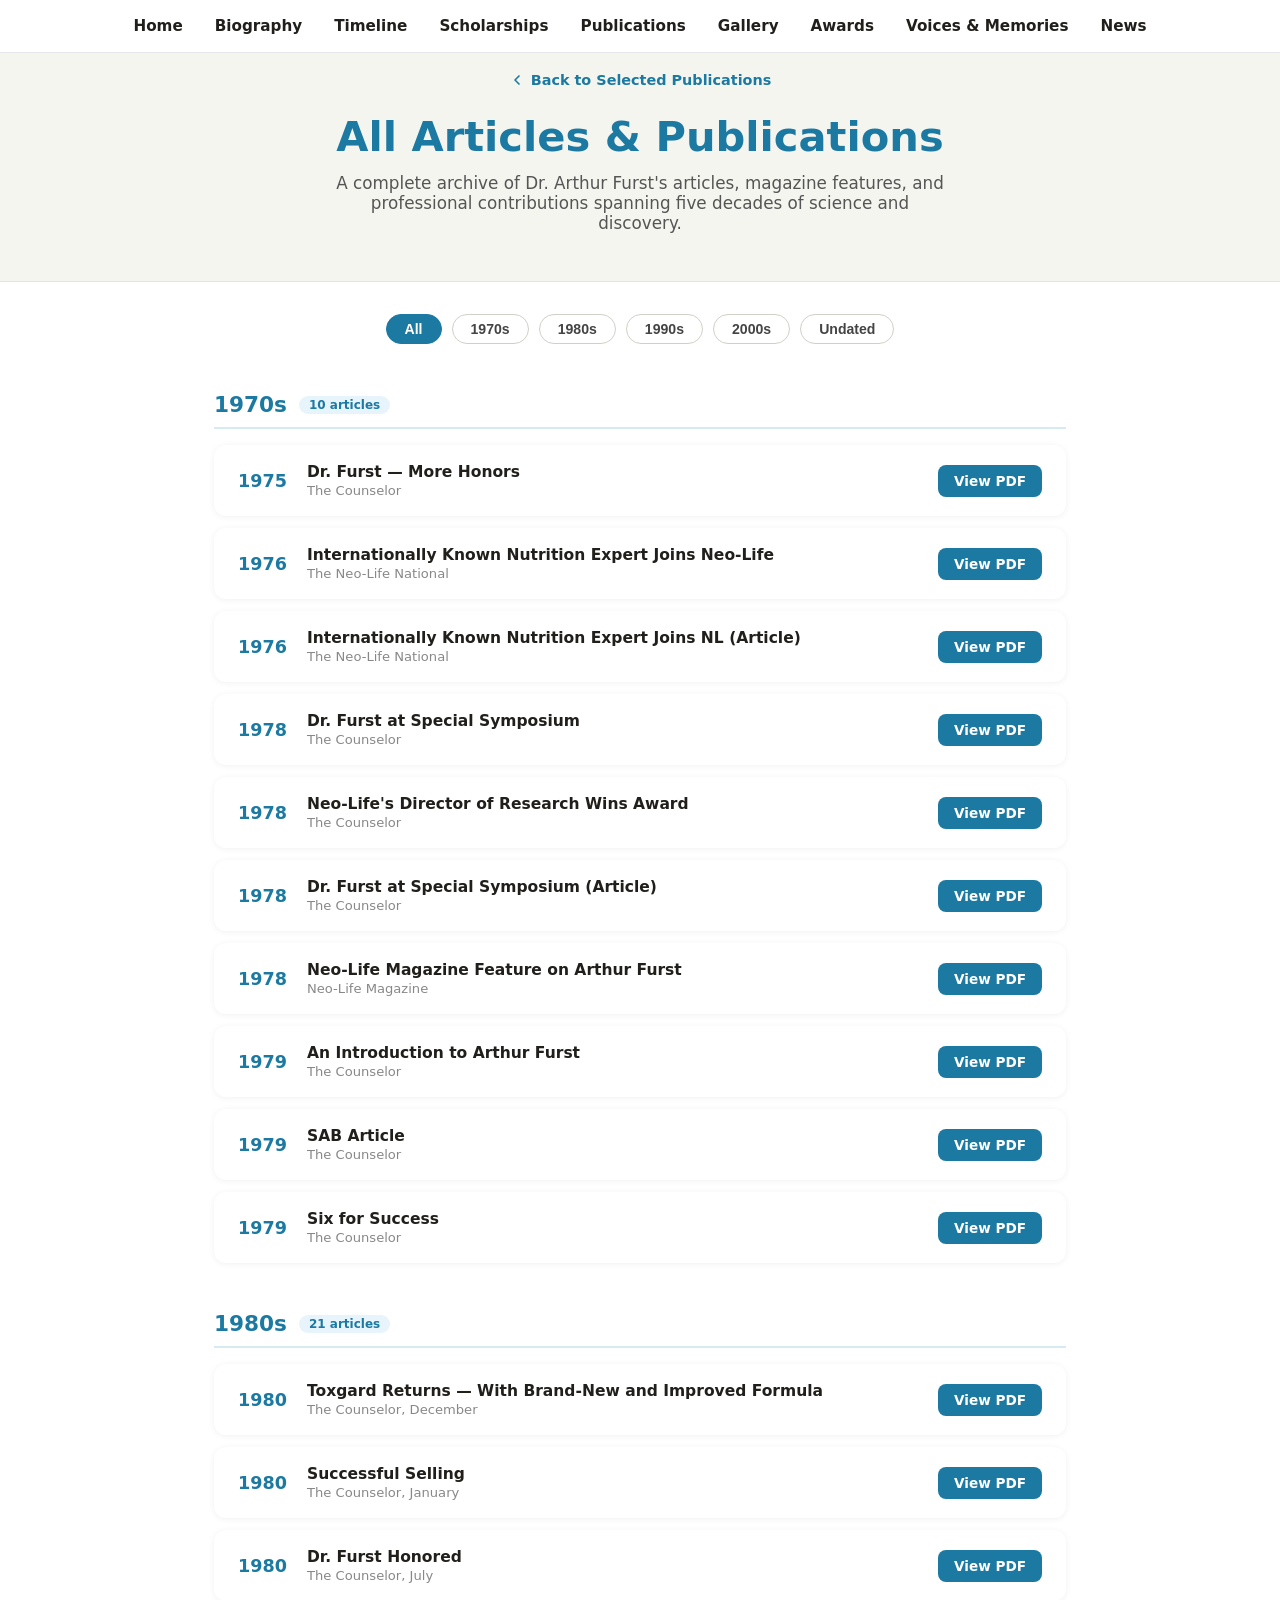
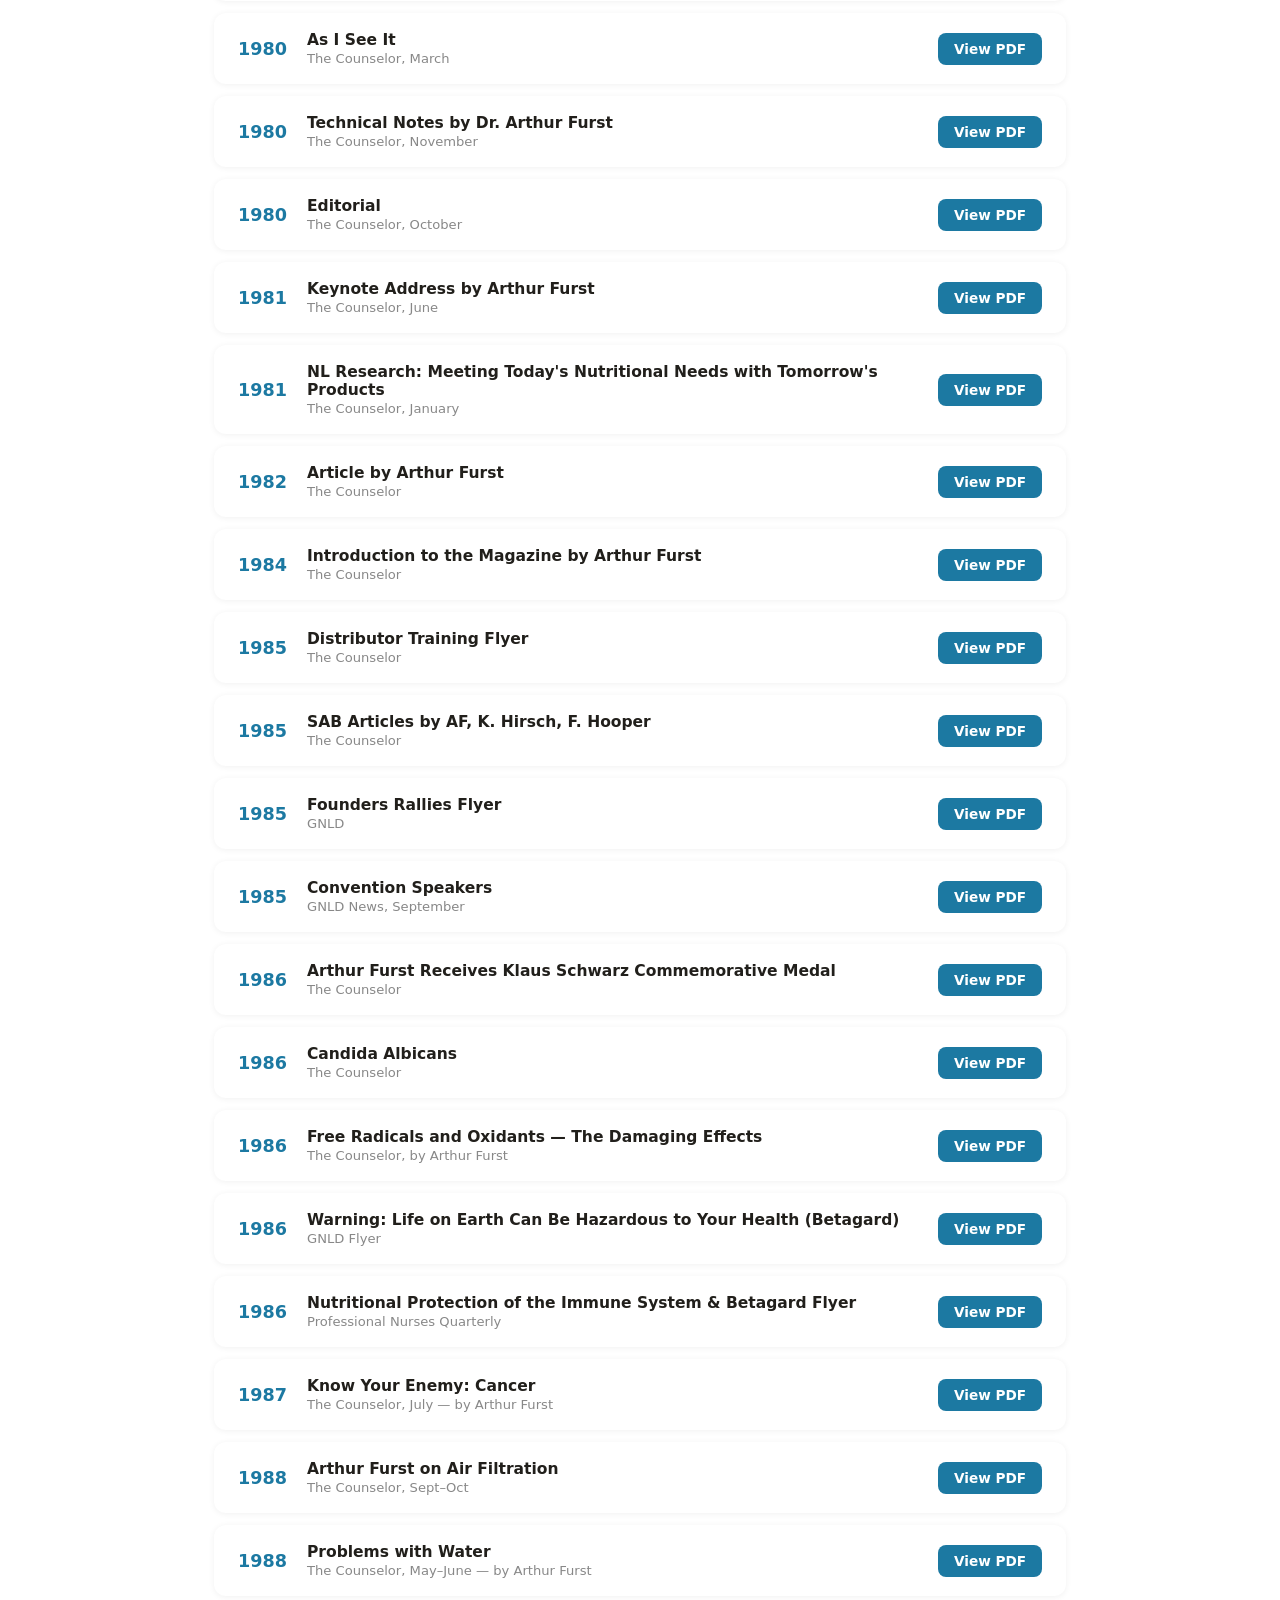
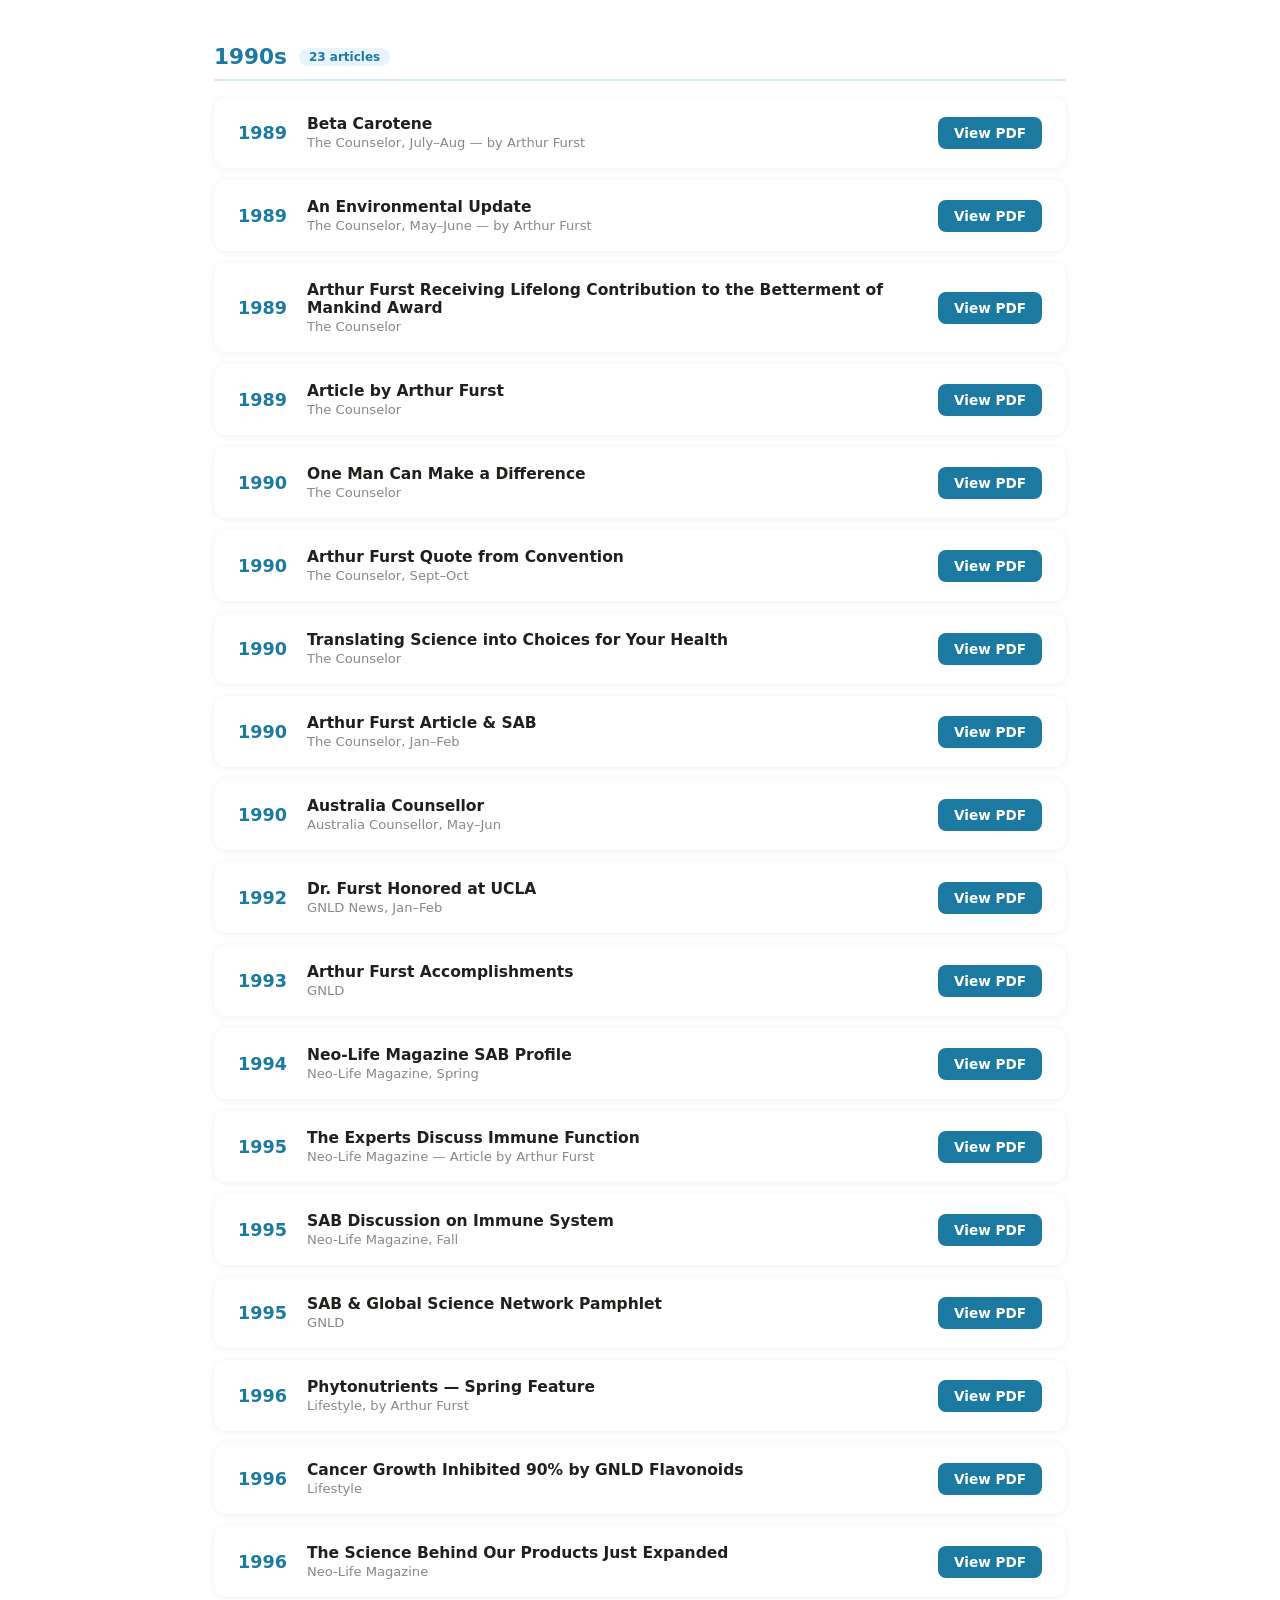
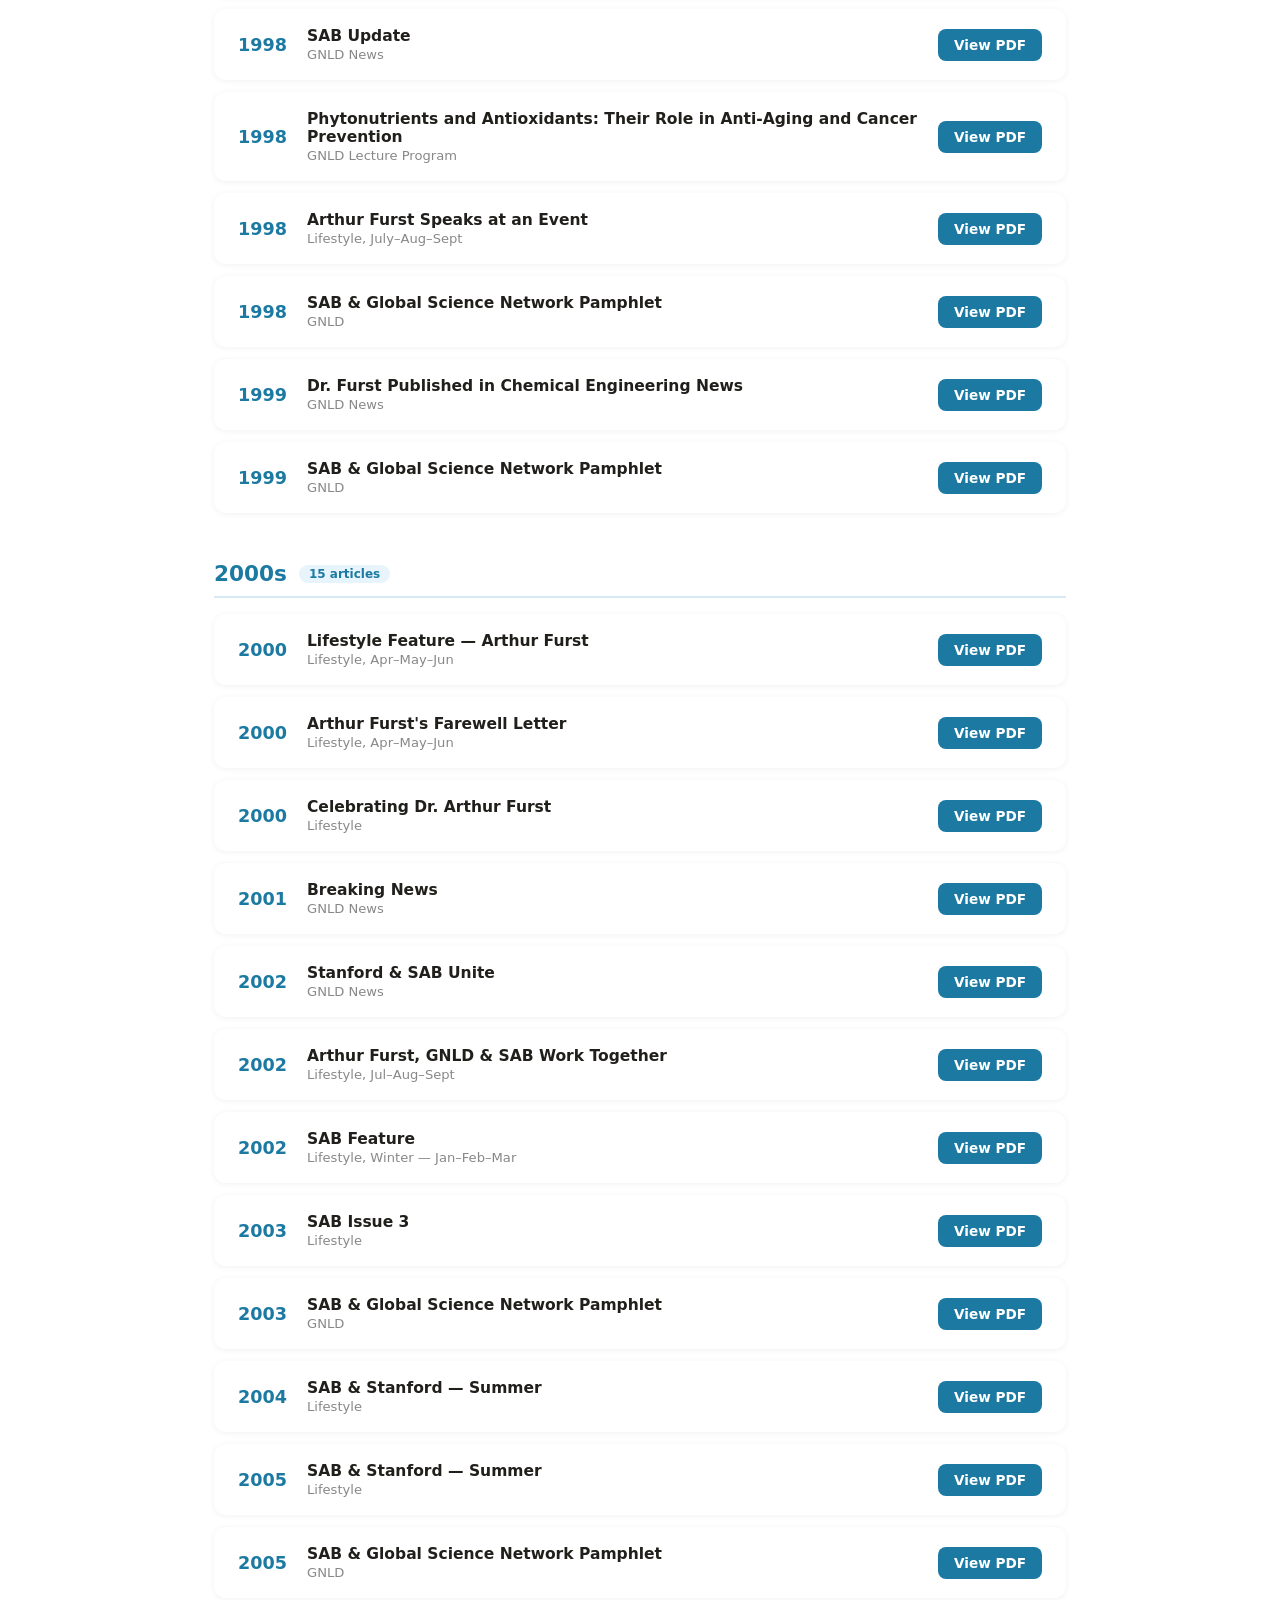
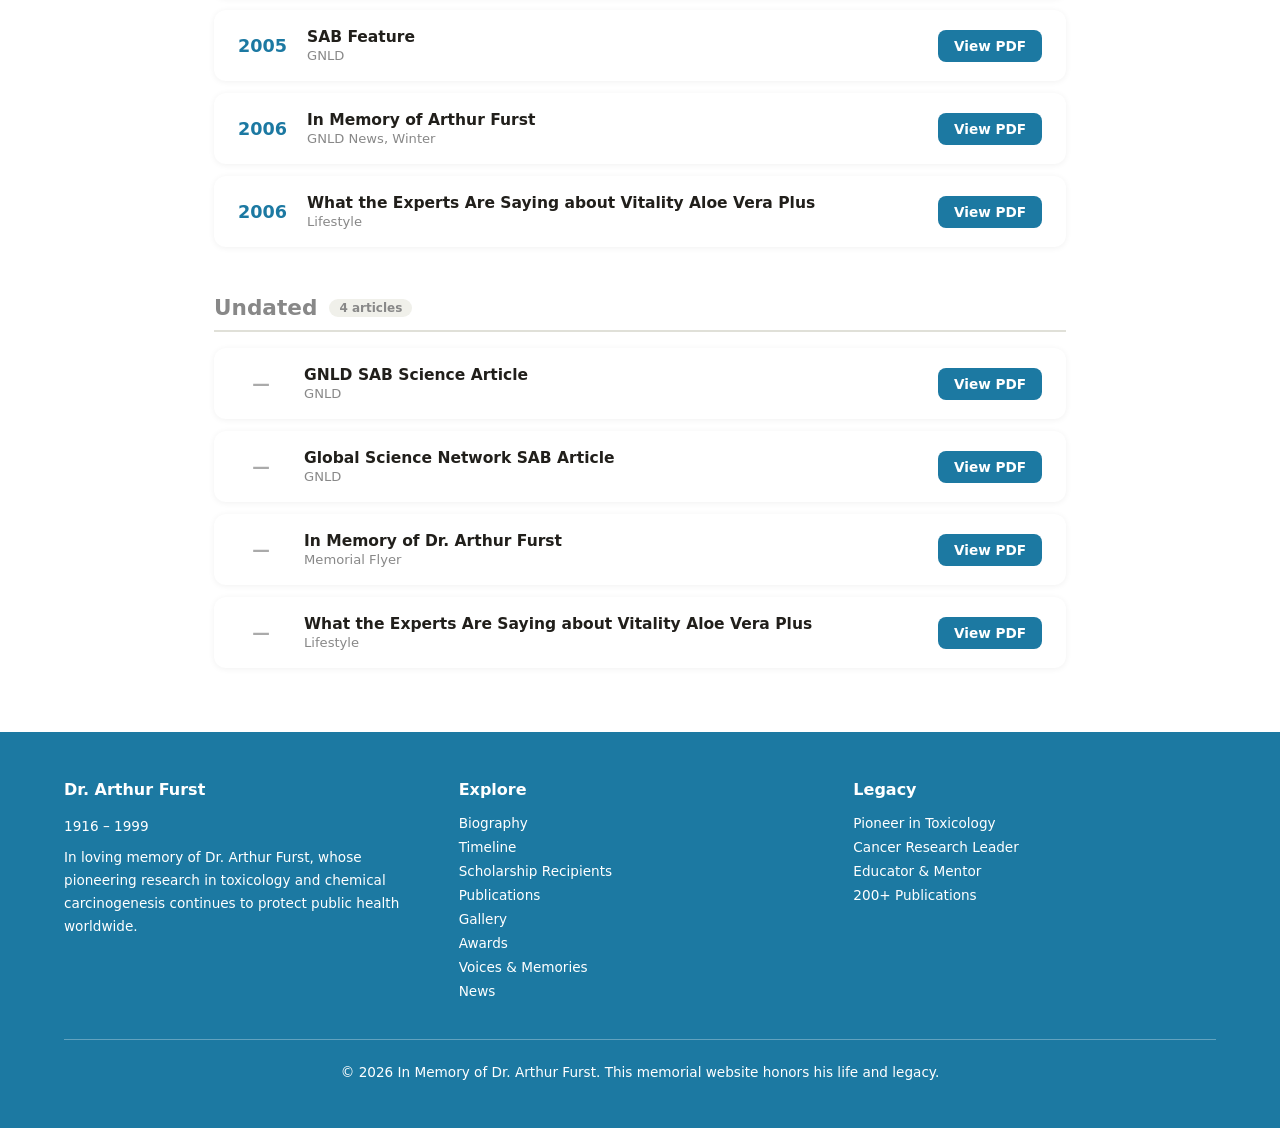
==== articles.html @ ac16226c "Edits to nav and footer" ====
<!DOCTYPE html>
<html lang="en">
<head>
    <meta charset="UTF-8" />
    <meta name="viewport" content="width=device-width, initial-scale=1.0" />
    <title>All Articles &mdash; Dr. Arthur Furst</title>
    <link rel="stylesheet" href="css/styles.css">
    <style>
        /* ── Page-specific overrides ── */
        .articles-hero {
            background: #f5f5f0;
            padding: 72px 24px 48px;
            text-align: center;
            border-bottom: 1px solid #e5e5e0;
        }
        .articles-hero h1 { color: #1c79a2; margin-bottom: 12px; font-size: clamp(1.8rem, 4vw, 2.6rem); }
        .articles-hero p  { color: #555; max-width: 620px; margin: 0 auto; font-size: 1.05rem; }
        .back-link {
            display: inline-flex; align-items: center; gap: 6px;
            color: #1c79a2; font-size: 0.9rem; font-weight: 600;
            text-decoration: none; margin-bottom: 24px;
            transition: opacity .2s;
        }
        .back-link:hover { opacity: .7; }

        /* ── Filter bar ── */
        .filter-bar {
            display: flex; flex-wrap: wrap; gap: 10px;
            justify-content: center; padding: 32px 24px 0;
        }
        .filter-btn {
            background: #fff; border: 1.5px solid #d0d0c8;
            border-radius: 20px; padding: 6px 18px;
            font-size: 0.88rem; font-weight: 600; cursor: pointer;
            color: #444; transition: all .2s;
        }
        .filter-btn:hover, .filter-btn.active {
            background: #1c79a2; border-color: #1c79a2; color: #fff;
        }

        /* ── Decade sections ── */
        .decade-section { padding: 0 24px; max-width: 900px; margin: 0 auto; }
        .decade-label {
            font-size: 1.35rem; font-weight: 800; color: #1c79a2;
            margin: 48px 0 16px; padding-bottom: 10px;
            border-bottom: 2px solid #d6eaf4;
            display: flex; align-items: center; gap: 12px;
        }
        .decade-label span.count {
            font-size: 0.75rem; font-weight: 600; background: #e8f4fb;
            color: #1c79a2; border-radius: 10px; padding: 2px 10px;
        }

        /* ── Article cards (match existing .pub-card) ── */
        .pub-list { display: flex; flex-direction: column; gap: 12px; }
        .pub-card {
            display: flex; align-items: center; gap: 20px;
            background: #fff; border-radius: 12px;
            padding: 18px 24px; box-shadow: 0 1px 6px rgba(0,0,0,.06);
            transition: box-shadow .2s, transform .2s;
        }
        .pub-card:hover { box-shadow: 0 4px 16px rgba(28,121,162,.12); transform: translateY(-1px); }
        .pub-year {
            font-size: 1.1rem; font-weight: 800; color: #1c79a2;
            min-width: 46px; text-align: center;
        }
        .pub-info { flex: 1; }
        .pub-info h3 { font-size: 0.97rem; font-weight: 600; color: #211f1b; margin-bottom: 2px; }
        .pub-info p  { font-size: 0.82rem; color: #888; margin: 0; }
        .link-btn {
            display: inline-block; background: #1c79a2; color: #fff;
            border: none; border-radius: 8px; padding: 8px 16px;
            font-size: 0.82rem; font-weight: 600; white-space: nowrap;
            cursor: pointer; text-decoration: none; transition: background .2s;
        }
        .link-btn:hover { background: #155f82; }

        /* ── Undated section ── */
        .undated-label { color: #888; border-color: #e0e0d8; }
        .undated-label span.count { background: #f0f0ea; color: #888; }

        /* ── Footer spacing ── */
        .articles-footer-gap { padding-bottom: 64px; }

        @media (max-width: 600px) {
            .pub-card { flex-wrap: wrap; gap: 12px; }
            .pub-year  { min-width: auto; }
            .link-btn  { width: 100%; text-align: center; }
        }
    </style>
</head>
<body>

<nav>
    <ul>
        <li><a href="index.html">Home</a></li>
        <li><a href="index.html#biography">Biography</a></li>
        <li><a href="index.html#timeline">Timeline</a></li>
        <li><a href="index.html#scholarships">Scholarships</a></li>
        <li><a href="index.html#publications">Publications</a></li>
        <li><a href="index.html#gallery">Gallery</a></li>
        <li><a href="index.html#awards">Awards</a></li>
        <li><a href="index.html#testimonials">Voices &amp; Memories</a></li>
        <li><a href="news.html">News</a></li>
    </ul>
</nav>

<!-- Hero -->
<div class="articles-hero">
    <a href="index.html#publications" class="back-link">
        <svg width="16" height="16" viewBox="0 0 24 24" fill="none" stroke="currentColor" stroke-width="2.5" stroke-linecap="round" stroke-linejoin="round"><polyline points="15 18 9 12 15 6"/></svg>
        Back to Selected Publications
    </a>
    <h1>All Articles &amp; Publications</h1>
    <p>A complete archive of Dr. Arthur Furst's articles, magazine features, and professional contributions spanning five decades of science and discovery.</p>
</div>

<!-- Filter bar -->
<div class="filter-bar">
    <button class="filter-btn active" data-decade="all">All</button>
    <button class="filter-btn" data-decade="1970s">1970s</button>
    <button class="filter-btn" data-decade="1980s">1980s</button>
    <button class="filter-btn" data-decade="1990s">1990s</button>
    <button class="filter-btn" data-decade="2000s">2000s</button>
    <button class="filter-btn" data-decade="undated">Undated</button>
</div>

<!-- ═══════════════════════════ 1970s ═══════════════════════════ -->
<div class="decade-section" data-decade-section="1970s">
    <div class="decade-label">1970s <span class="count">10 articles</span></div>
    <div class="pub-list">

        <div class="pub-card">
            <div class="pub-year">1975</div>
            <div class="pub-info">
                <h3>Dr. Furst — More Honors</h3>
                <p>The Counselor</p>
            </div>
            <a href="assets/articles/1975 Counselor Dr Furst- More honors.pdf" target="_blank" class="link-btn">View PDF</a>
        </div>

        <div class="pub-card">
            <div class="pub-year">1976</div>
            <div class="pub-info">
                <h3>Internationally Known Nutrition Expert Joins Neo-Life</h3>
                <p>The Neo-Life National</p>
            </div>
            <a href="assets/articles/1976 The Neo-Life National Internationally known nutrition expert joins Neo-Life.pdf" target="_blank" class="link-btn">View PDF</a>
        </div>

        <div class="pub-card">
            <div class="pub-year">1976</div>
            <div class="pub-info">
                <h3>Internationally Known Nutrition Expert Joins NL (Article)</h3>
                <p>The Neo-Life National</p>
            </div>
            <a href="assets/articles/1976 The Neo-Life National article Internationally known nutrition expert joins NL.pdf" target="_blank" class="link-btn">View PDF</a>
        </div>

        <div class="pub-card">
            <div class="pub-year">1978</div>
            <div class="pub-info">
                <h3>Dr. Furst at Special Symposium</h3>
                <p>The Counselor</p>
            </div>
            <a href="assets/articles/1978 Counselor Dr. Furst at special symposium.pdf" target="_blank" class="link-btn">View PDF</a>
        </div>

        <div class="pub-card">
            <div class="pub-year">1978</div>
            <div class="pub-info">
                <h3>Neo-Life's Director of Research Wins Award</h3>
                <p>The Counselor</p>
            </div>
            <a href="assets/articles/1978 Counselor Neo-Lifes Director of Research wins award.pdf" target="_blank" class="link-btn">View PDF</a>
        </div>

        <div class="pub-card">
            <div class="pub-year">1978</div>
            <div class="pub-info">
                <h3>Dr. Furst at Special Symposium (Article)</h3>
                <p>The Counselor</p>
            </div>
            <a href="assets/articles/1978 Counselor article Dr. Furst at special symposium.pdf" target="_blank" class="link-btn">View PDF</a>
        </div>

        <div class="pub-card">
            <div class="pub-year">1978</div>
            <div class="pub-info">
                <h3>Neo-Life Magazine Feature on Arthur Furst</h3>
                <p>Neo-Life Magazine</p>
            </div>
            <a href="assets/articles/1978 Neo-Life Magazine about AF.pdf" target="_blank" class="link-btn">View PDF</a>
        </div>

        <div class="pub-card">
            <div class="pub-year">1979</div>
            <div class="pub-info">
                <h3>An Introduction to Arthur Furst</h3>
                <p>The Counselor</p>
            </div>
            <a href="assets/articles/1979 Counselor An Introduction to AF.pdf" target="_blank" class="link-btn">View PDF</a>
        </div>

        <div class="pub-card">
            <div class="pub-year">1979</div>
            <div class="pub-info">
                <h3>SAB Article</h3>
                <p>The Counselor</p>
            </div>
            <a href="assets/articles/1979 Counselor SAB article.pdf" target="_blank" class="link-btn">View PDF</a>
        </div>

        <div class="pub-card">
            <div class="pub-year">1979</div>
            <div class="pub-info">
                <h3>Six for Success</h3>
                <p>The Counselor</p>
            </div>
            <a href="assets/articles/1979 Counselor Six for Success.pdf" target="_blank" class="link-btn">View PDF</a>
        </div>

    </div>
</div>

<!-- ═══════════════════════════ 1980s ═══════════════════════════ -->
<div class="decade-section" data-decade-section="1980s">
    <div class="decade-label">1980s <span class="count">21 articles</span></div>
    <div class="pub-list">

        <div class="pub-card">
            <div class="pub-year">1980</div>
            <div class="pub-info">
                <h3>Toxgard Returns — With Brand-New and Improved Formula</h3>
                <p>The Counselor, December</p>
            </div>
            <a href="assets/articles/1980 Counselor Dec Toxgard returns--with brand-new and improved formula.pdf" target="_blank" class="link-btn">View PDF</a>
        </div>

        <div class="pub-card">
            <div class="pub-year">1980</div>
            <div class="pub-info">
                <h3>Successful Selling</h3>
                <p>The Counselor, January</p>
            </div>
            <a href="assets/articles/1980 Counselor Jan Successful Selling.pdf" target="_blank" class="link-btn">View PDF</a>
        </div>

        <div class="pub-card">
            <div class="pub-year">1980</div>
            <div class="pub-info">
                <h3>Dr. Furst Honored</h3>
                <p>The Counselor, July</p>
            </div>
            <a href="assets/articles/1980 Counselor July Dr. Furst honored.pdf" target="_blank" class="link-btn">View PDF</a>
        </div>

        <div class="pub-card">
            <div class="pub-year">1980</div>
            <div class="pub-info">
                <h3>As I See It</h3>
                <p>The Counselor, March</p>
            </div>
            <a href="assets/articles/1980 Counselor Mar As I See It.pdf" target="_blank" class="link-btn">View PDF</a>
        </div>

        <div class="pub-card">
            <div class="pub-year">1980</div>
            <div class="pub-info">
                <h3>Technical Notes by Dr. Arthur Furst</h3>
                <p>The Counselor, November</p>
            </div>
            <a href="assets/articles/1980 Counselor Nov Technical Notes by Dr AF.pdf" target="_blank" class="link-btn">View PDF</a>
        </div>

        <div class="pub-card">
            <div class="pub-year">1980</div>
            <div class="pub-info">
                <h3>Editorial</h3>
                <p>The Counselor, October</p>
            </div>
            <a href="assets/articles/1980 Counselor Oct Editorial.pdf" target="_blank" class="link-btn">View PDF</a>
        </div>

        <div class="pub-card">
            <div class="pub-year">1981</div>
            <div class="pub-info">
                <h3>Keynote Address by Arthur Furst</h3>
                <p>The Counselor, June</p>
            </div>
            <a href="assets/articles/1981 Counselor (June) Keynote Addresses by AF.pdf" target="_blank" class="link-btn">View PDF</a>
        </div>

        <div class="pub-card">
            <div class="pub-year">1981</div>
            <div class="pub-info">
                <h3>NL Research: Meeting Today's Nutritional Needs with Tomorrow's Products</h3>
                <p>The Counselor, January</p>
            </div>
            <a href="assets/articles/1981 Counselor Jan NL research- meeting todays nutritional needs with tomorrows products.pdf" target="_blank" class="link-btn">View PDF</a>
        </div>

        <div class="pub-card">
            <div class="pub-year">1982</div>
            <div class="pub-info">
                <h3>Article by Arthur Furst</h3>
                <p>The Counselor</p>
            </div>
            <a href="assets/articles/1982 Counselor AF article.pdf" target="_blank" class="link-btn">View PDF</a>
        </div>

        <div class="pub-card">
            <div class="pub-year">1984</div>
            <div class="pub-info">
                <h3>Introduction to the Magazine by Arthur Furst</h3>
                <p>The Counselor</p>
            </div>
            <a href="assets/articles/1984 Counselor - intro to mag by AF.pdf" target="_blank" class="link-btn">View PDF</a>
        </div>

        <div class="pub-card">
            <div class="pub-year">1985</div>
            <div class="pub-info">
                <h3>Distributor Training Flyer</h3>
                <p>The Counselor</p>
            </div>
            <a href="assets/articles/1985 Counselor - Distributor Training flyer.pdf" target="_blank" class="link-btn">View PDF</a>
        </div>

        <div class="pub-card">
            <div class="pub-year">1985</div>
            <div class="pub-info">
                <h3>SAB Articles by AF, K. Hirsch, F. Hooper</h3>
                <p>The Counselor</p>
            </div>
            <a href="assets/articles/1985 Counselor SAB articles by AF K Hirsch F Hooper.pdf" target="_blank" class="link-btn">View PDF</a>
        </div>

        <div class="pub-card">
            <div class="pub-year">1985</div>
            <div class="pub-info">
                <h3>Founders Rallies Flyer</h3>
                <p>GNLD</p>
            </div>
            <a href="assets/articles/1985 Founders Rallies flyer.pdf" target="_blank" class="link-btn">View PDF</a>
        </div>

        <div class="pub-card">
            <div class="pub-year">1985</div>
            <div class="pub-info">
                <h3>Convention Speakers</h3>
                <p>GNLD News, September</p>
            </div>
            <a href="assets/articles/1985 GNLD News Sept - Convention speakers.pdf" target="_blank" class="link-btn">View PDF</a>
        </div>

        <div class="pub-card">
            <div class="pub-year">1986</div>
            <div class="pub-info">
                <h3>Arthur Furst Receives Klaus Schwarz Commemorative Medal</h3>
                <p>The Counselor</p>
            </div>
            <a href="assets/articles/1986 Counselor - article AF receives Klaus Schwarz Commemorative Medal.pdf" target="_blank" class="link-btn">View PDF</a>
        </div>

        <div class="pub-card">
            <div class="pub-year">1986</div>
            <div class="pub-info">
                <h3>Candida Albicans</h3>
                <p>The Counselor</p>
            </div>
            <a href="assets/articles/1986 Counselor Candida Albicans.pdf" target="_blank" class="link-btn">View PDF</a>
        </div>

        <div class="pub-card">
            <div class="pub-year">1986</div>
            <div class="pub-info">
                <h3>Free Radicals and Oxidants — The Damaging Effects</h3>
                <p>The Counselor, by Arthur Furst</p>
            </div>
            <a href="assets/articles/1986 Counselor Free Radicals and Oxidants--The Damaging Effects by AF.pdf" target="_blank" class="link-btn">View PDF</a>
        </div>

        <div class="pub-card">
            <div class="pub-year">1986</div>
            <div class="pub-info">
                <h3>Warning: Life on Earth Can Be Hazardous to Your Health (Betagard)</h3>
                <p>GNLD Flyer</p>
            </div>
            <a href="assets/articles/1986 Flyer Warning- Life on Earth Can be Hazardous to your Health regarding Betagard.pdf" target="_blank" class="link-btn">View PDF</a>
        </div>

        <div class="pub-card">
            <div class="pub-year">1986</div>
            <div class="pub-info">
                <h3>Nutritional Protection of the Immune System &amp; Betagard Flyer</h3>
                <p>Professional Nurses Quarterly</p>
            </div>
            <a href="assets/articles/1986 Professional Nurses Quarterly - Betagard flyer & Nutritional Protection of the Immune System.pdf" target="_blank" class="link-btn">View PDF</a>
        </div>

        <div class="pub-card">
            <div class="pub-year">1987</div>
            <div class="pub-info">
                <h3>Know Your Enemy: Cancer</h3>
                <p>The Counselor, July — by Arthur Furst</p>
            </div>
            <a href="assets/articles/1987 Counselor July Know Your Enemy Cancer by AF.pdf" target="_blank" class="link-btn">View PDF</a>
        </div>

        <div class="pub-card">
            <div class="pub-year">1988</div>
            <div class="pub-info">
                <h3>Arthur Furst on Air Filtration</h3>
                <p>The Counselor, Sept–Oct</p>
            </div>
            <a href="assets/articles/1988 Counselor - AF on Air Filtration Sept Oct.pdf" target="_blank" class="link-btn">View PDF</a>
        </div>

        <div class="pub-card">
            <div class="pub-year">1988</div>
            <div class="pub-info">
                <h3>Problems with Water</h3>
                <p>The Counselor, May–June — by Arthur Furst</p>
            </div>
            <a href="assets/articles/1988 Counselor May June Problems With Water by AF.pdf" target="_blank" class="link-btn">View PDF</a>
        </div>

    </div>
</div>

<!-- ═══════════════════════════ 1990s ═══════════════════════════ -->
<div class="decade-section" data-decade-section="1990s">
    <div class="decade-label">1990s <span class="count">23 articles</span></div>
    <div class="pub-list">

        <div class="pub-card">
            <div class="pub-year">1989</div>
            <div class="pub-info">
                <h3>Beta Carotene</h3>
                <p>The Counselor, July–Aug — by Arthur Furst</p>
            </div>
            <a href="assets/articles/1989 Counselor - Beta Carotene by AF July Aug.pdf" target="_blank" class="link-btn">View PDF</a>
        </div>

        <div class="pub-card">
            <div class="pub-year">1989</div>
            <div class="pub-info">
                <h3>An Environmental Update</h3>
                <p>The Counselor, May–June — by Arthur Furst</p>
            </div>
            <a href="assets/articles/1989 Counselor May June An Environmental Update by AF.pdf" target="_blank" class="link-btn">View PDF</a>
        </div>

        <div class="pub-card">
            <div class="pub-year">1989</div>
            <div class="pub-info">
                <h3>Arthur Furst Receiving Lifelong Contribution to the Betterment of Mankind Award</h3>
                <p>The Counselor</p>
            </div>
            <a href="assets/articles/1989 Counselor article AF receiving lifelong contribution to the betterment of mankind from Bob.pdf" target="_blank" class="link-btn">View PDF</a>
        </div>

        <div class="pub-card">
            <div class="pub-year">1989</div>
            <div class="pub-info">
                <h3>Article by Arthur Furst</h3>
                <p>The Counselor</p>
            </div>
            <a href="assets/articles/1989 Counselor article by AF.pdf" target="_blank" class="link-btn">View PDF</a>
        </div>

        <div class="pub-card">
            <div class="pub-year">1990</div>
            <div class="pub-info">
                <h3>One Man Can Make a Difference</h3>
                <p>The Counselor</p>
            </div>
            <a href="assets/articles/1990 Counselor One man can make a difference.pdf" target="_blank" class="link-btn">View PDF</a>
        </div>

        <div class="pub-card">
            <div class="pub-year">1990</div>
            <div class="pub-info">
                <h3>Arthur Furst Quote from Convention</h3>
                <p>The Counselor, Sept–Oct</p>
            </div>
            <a href="assets/articles/1990 Counselor Sept Oct AF quote from convention.pdf" target="_blank" class="link-btn">View PDF</a>
        </div>

        <div class="pub-card">
            <div class="pub-year">1990</div>
            <div class="pub-info">
                <h3>Translating Science into Choices for Your Health</h3>
                <p>The Counselor</p>
            </div>
            <a href="assets/articles/1990 Counselor Translating science into choices for your health.pdf" target="_blank" class="link-btn">View PDF</a>
        </div>

        <div class="pub-card">
            <div class="pub-year">1990</div>
            <div class="pub-info">
                <h3>Arthur Furst Article &amp; SAB</h3>
                <p>The Counselor, Jan–Feb</p>
            </div>
            <a href="assets/articles/1990 Jan-Feb Counselor AF article & SAB.pdf" target="_blank" class="link-btn">View PDF</a>
        </div>

        <div class="pub-card">
            <div class="pub-year">1990</div>
            <div class="pub-info">
                <h3>Australia Counsellor</h3>
                <p>Australia Counsellor, May–Jun</p>
            </div>
            <a href="assets/articles/1990 Australia Counsellor May Jun.pdf" target="_blank" class="link-btn">View PDF</a>
        </div>

        <div class="pub-card">
            <div class="pub-year">1992</div>
            <div class="pub-info">
                <h3>Dr. Furst Honored at UCLA</h3>
                <p>GNLD News, Jan–Feb</p>
            </div>
            <a href="assets/articles/1992 GNLD News Dr AF honored at UCLA Jan Feb.pdf" target="_blank" class="link-btn">View PDF</a>
        </div>

        <div class="pub-card">
            <div class="pub-year">1993</div>
            <div class="pub-info">
                <h3>Arthur Furst Accomplishments</h3>
                <p>GNLD</p>
            </div>
            <a href="assets/articles/1993 AF accomplishments.pdf" target="_blank" class="link-btn">View PDF</a>
        </div>

        <div class="pub-card">
            <div class="pub-year">1994</div>
            <div class="pub-info">
                <h3>Neo-Life Magazine SAB Profile</h3>
                <p>Neo-Life Magazine, Spring</p>
            </div>
            <a href="assets/articles/1994 Neo-Life Mag AF SAB profile Spring.pdf" target="_blank" class="link-btn">View PDF</a>
        </div>

        <div class="pub-card">
            <div class="pub-year">1995</div>
            <div class="pub-info">
                <h3>The Experts Discuss Immune Function</h3>
                <p>Neo-Life Magazine — Article by Arthur Furst</p>
            </div>
            <a href="assets/articles/1995 Neo-Life Magazine The Experts Discuss Immune Function - AF article.pdf" target="_blank" class="link-btn">View PDF</a>
        </div>

        <div class="pub-card">
            <div class="pub-year">1995</div>
            <div class="pub-info">
                <h3>SAB Discussion on Immune System</h3>
                <p>Neo-Life Magazine, Fall</p>
            </div>
            <a href="assets/articles/1995 Neo-Life Magazine SAB discussion on Immune System Fall.pdf" target="_blank" class="link-btn">View PDF</a>
        </div>

        <div class="pub-card">
            <div class="pub-year">1995</div>
            <div class="pub-info">
                <h3>SAB &amp; Global Science Network Pamphlet</h3>
                <p>GNLD</p>
            </div>
            <a href="assets/articles/1995 SAB & Global Science Network pamplet.pdf" target="_blank" class="link-btn">View PDF</a>
        </div>

        <div class="pub-card">
            <div class="pub-year">1996</div>
            <div class="pub-info">
                <h3>Phytonutrients — Spring Feature</h3>
                <p>Lifestyle, by Arthur Furst</p>
            </div>
            <a href="assets/articles/1996 Lifestyle AF Phytonutrients Spring.pdf" target="_blank" class="link-btn">View PDF</a>
        </div>

        <div class="pub-card">
            <div class="pub-year">1996</div>
            <div class="pub-info">
                <h3>Cancer Growth Inhibited 90% by GNLD Flavonoids</h3>
                <p>Lifestyle</p>
            </div>
            <a href="assets/articles/1996 Lifestyle Cancer Growth Inhibited 90% by GNLD Flavonoids.pdf" target="_blank" class="link-btn">View PDF</a>
        </div>

        <div class="pub-card">
            <div class="pub-year">1996</div>
            <div class="pub-info">
                <h3>The Science Behind Our Products Just Expanded</h3>
                <p>Neo-Life Magazine</p>
            </div>
            <a href="assets/articles/1996 Neo-Life Magazine Science Behind Products Just Expanded.pdf" target="_blank" class="link-btn">View PDF</a>
        </div>

        <div class="pub-card">
            <div class="pub-year">1998</div>
            <div class="pub-info">
                <h3>SAB Update</h3>
                <p>GNLD News</p>
            </div>
            <a href="assets/articles/1998 GNLD News SAB Update.pdf" target="_blank" class="link-btn">View PDF</a>
        </div>

        <div class="pub-card">
            <div class="pub-year">1998</div>
            <div class="pub-info">
                <h3>Phytonutrients and Antioxidants: Their Role in Anti-Aging and Cancer Prevention</h3>
                <p>GNLD Lecture Program</p>
            </div>
            <a href="assets/articles/1998 GNLD Phytonutrients and Antioxidants- Their Role in Anti-Aging and Cancer Prevention lecture program.pdf" target="_blank" class="link-btn">View PDF</a>
        </div>

        <div class="pub-card">
            <div class="pub-year">1998</div>
            <div class="pub-info">
                <h3>Arthur Furst Speaks at an Event</h3>
                <p>Lifestyle, July–Aug–Sept</p>
            </div>
            <a href="assets/articles/1998 Lifestyle AF speaks at an event July Aug Sept.pdf" target="_blank" class="link-btn">View PDF</a>
        </div>

        <div class="pub-card">
            <div class="pub-year">1998</div>
            <div class="pub-info">
                <h3>SAB &amp; Global Science Network Pamphlet</h3>
                <p>GNLD</p>
            </div>
            <a href="assets/articles/1998 SAB & Global Science Network pamplet.pdf" target="_blank" class="link-btn">View PDF</a>
        </div>

        <div class="pub-card">
            <div class="pub-year">1999</div>
            <div class="pub-info">
                <h3>Dr. Furst Published in Chemical Engineering News</h3>
                <p>GNLD News</p>
            </div>
            <a href="assets/articles/1999 GNLD News Dr AF published in Chemical Engineering News.pdf" target="_blank" class="link-btn">View PDF</a>
        </div>

        <div class="pub-card">
            <div class="pub-year">1999</div>
            <div class="pub-info">
                <h3>SAB &amp; Global Science Network Pamphlet</h3>
                <p>GNLD</p>
            </div>
            <a href="assets/articles/1999 SAB & Global Science Network pamplet.pdf" target="_blank" class="link-btn">View PDF</a>
        </div>

    </div>
</div>

<!-- ═══════════════════════════ 2000s ═══════════════════════════ -->
<div class="decade-section" data-decade-section="2000s">
    <div class="decade-label">2000s <span class="count">15 articles</span></div>
    <div class="pub-list">

        <div class="pub-card">
            <div class="pub-year">2000</div>
            <div class="pub-info">
                <h3>Lifestyle Feature — Arthur Furst</h3>
                <p>Lifestyle, Apr–May–Jun</p>
            </div>
            <a href="assets/articles/2000 Lifestyle AF Apr May Jun.pdf" target="_blank" class="link-btn">View PDF</a>
        </div>

        <div class="pub-card">
            <div class="pub-year">2000</div>
            <div class="pub-info">
                <h3>Arthur Furst's Farewell Letter</h3>
                <p>Lifestyle, Apr–May–Jun</p>
            </div>
            <a href="assets/articles/2000 Lifestyle AF Farewell Letter Apr May Jun.pdf" target="_blank" class="link-btn">View PDF</a>
        </div>

        <div class="pub-card">
            <div class="pub-year">2000</div>
            <div class="pub-info">
                <h3>Celebrating Dr. Arthur Furst</h3>
                <p>Lifestyle</p>
            </div>
            <a href="assets/articles/2000 Lifestyle Celebrating Dr. AF b&w scan.pdf" target="_blank" class="link-btn">View PDF</a>
        </div>

        <div class="pub-card">
            <div class="pub-year">2001</div>
            <div class="pub-info">
                <h3>Breaking News</h3>
                <p>GNLD News</p>
            </div>
            <a href="assets/articles/2001 GNLD News Breaking News.pdf" target="_blank" class="link-btn">View PDF</a>
        </div>

        <div class="pub-card">
            <div class="pub-year">2002</div>
            <div class="pub-info">
                <h3>Stanford &amp; SAB Unite</h3>
                <p>GNLD News</p>
            </div>
            <a href="assets/articles/2002 GNLD News Stanford & SAB unite.pdf" target="_blank" class="link-btn">View PDF</a>
        </div>

        <div class="pub-card">
            <div class="pub-year">2002</div>
            <div class="pub-info">
                <h3>Arthur Furst, GNLD &amp; SAB Work Together</h3>
                <p>Lifestyle, Jul–Aug–Sept</p>
            </div>
            <a href="assets/articles/2002 Lifestyle - AF GNLD & SAB work together Jul Aug Sept.pdf" target="_blank" class="link-btn">View PDF</a>
        </div>

        <div class="pub-card">
            <div class="pub-year">2002</div>
            <div class="pub-info">
                <h3>SAB Feature</h3>
                <p>Lifestyle, Winter — Jan–Feb–Mar</p>
            </div>
            <a href="assets/articles/2002 Lifestyle Winter Jan Feb Mar SAB.pdf" target="_blank" class="link-btn">View PDF</a>
        </div>

        <div class="pub-card">
            <div class="pub-year">2003</div>
            <div class="pub-info">
                <h3>SAB Issue 3</h3>
                <p>Lifestyle</p>
            </div>
            <a href="assets/articles/2003 Lifestyle SAB Issue 3.pdf" target="_blank" class="link-btn">View PDF</a>
        </div>

        <div class="pub-card">
            <div class="pub-year">2003</div>
            <div class="pub-info">
                <h3>SAB &amp; Global Science Network Pamphlet</h3>
                <p>GNLD</p>
            </div>
            <a href="assets/articles/2003 SAB & Global Science Network pamplet.pdf" target="_blank" class="link-btn">View PDF</a>
        </div>

        <div class="pub-card">
            <div class="pub-year">2004</div>
            <div class="pub-info">
                <h3>SAB &amp; Stanford — Summer</h3>
                <p>Lifestyle</p>
            </div>
            <a href="assets/articles/2004 Lifestyle Summer SAB & Stanford.pdf" target="_blank" class="link-btn">View PDF</a>
        </div>

        <div class="pub-card">
            <div class="pub-year">2005</div>
            <div class="pub-info">
                <h3>SAB &amp; Stanford — Summer</h3>
                <p>Lifestyle</p>
            </div>
            <a href="assets/articles/2005 Lifestyle Summer SAB & Stanford.pdf" target="_blank" class="link-btn">View PDF</a>
        </div>

        <div class="pub-card">
            <div class="pub-year">2005</div>
            <div class="pub-info">
                <h3>SAB &amp; Global Science Network Pamphlet</h3>
                <p>GNLD</p>
            </div>
            <a href="assets/articles/2005 SAB & Global Science Network pamphlet.pdf" target="_blank" class="link-btn">View PDF</a>
        </div>

        <div class="pub-card">
            <div class="pub-year">2005</div>
            <div class="pub-info">
                <h3>SAB Feature</h3>
                <p>GNLD</p>
            </div>
            <a href="assets/articles/2005 SAB.pdf" target="_blank" class="link-btn">View PDF</a>
        </div>

        <div class="pub-card">
            <div class="pub-year">2006</div>
            <div class="pub-info">
                <h3>In Memory of Arthur Furst</h3>
                <p>GNLD News, Winter</p>
            </div>
            <a href="assets/articles/2006 GNLD News In Memory of AF Winter.pdf" target="_blank" class="link-btn">View PDF</a>
        </div>

        <div class="pub-card">
            <div class="pub-year">2006</div>
            <div class="pub-info">
                <h3>What the Experts Are Saying about Vitality Aloe Vera Plus</h3>
                <p>Lifestyle</p>
            </div>
            <a href="assets/articles/Lifestyle What the Experts are Saying about Vitality Aloe Vera Plus.pdf" target="_blank" class="link-btn">View PDF</a>
        </div>

    </div>
</div>

<!-- ═══════════════════════════ Undated ═══════════════════════════ -->
<div class="decade-section" data-decade-section="undated">
    <div class="decade-label undated-label">Undated <span class="count">4 articles</span></div>
    <div class="pub-list">

        <div class="pub-card">
            <div class="pub-year" style="color:#aaa;">—</div>
            <div class="pub-info">
                <h3>GNLD SAB Science Article</h3>
                <p>GNLD</p>
            </div>
            <a href="assets/articles/GNLD SAB Science article.pdf" target="_blank" class="link-btn">View PDF</a>
        </div>

        <div class="pub-card">
            <div class="pub-year" style="color:#aaa;">—</div>
            <div class="pub-info">
                <h3>Global Science Network SAB Article</h3>
                <p>GNLD</p>
            </div>
            <a href="assets/articles/Global Science Network SAB article.pdf" target="_blank" class="link-btn">View PDF</a>
        </div>

        <div class="pub-card">
            <div class="pub-year" style="color:#aaa;">—</div>
            <div class="pub-info">
                <h3>In Memory of Dr. Arthur Furst</h3>
                <p>Memorial Flyer</p>
            </div>
            <a href="assets/articles/In Memory of Dr AF flyer.pdf" target="_blank" class="link-btn">View PDF</a>
        </div>

        <div class="pub-card">
            <div class="pub-year" style="color:#aaa;">—</div>
            <div class="pub-info">
                <h3>What the Experts Are Saying about Vitality Aloe Vera Plus</h3>
                <p>Lifestyle</p>
            </div>
            <a href="assets/articles/Lifestyle What the Experts are Saying about Vitality Aloe Vera Plus.pdf" target="_blank" class="link-btn">View PDF</a>
        </div>

    </div>
</div>

<div class="articles-footer-gap"></div>

<!-- Footer -->
<footer>
    <div class="footer-grid">
        <div>
            <h3>Dr. Arthur Furst</h3>
            <p style="margin-bottom:8px;">1916 &ndash; 1999</p>
            <p>In loving memory of Dr. Arthur Furst, whose pioneering research in toxicology and chemical carcinogenesis continues to protect public health worldwide.</p>
        </div>
        <div>
            <h3>Explore</h3>
            <ul>
                <li><a href="index.html#biography">Biography</a></li>
                <li><a href="index.html#timeline">Timeline</a></li>
                <li><a href="index.html#scholarships">Scholarship Recipients</a></li>
                <li><a href="index.html#publications">Publications</a></li>
                <li><a href="index.html#gallery">Gallery</a></li>
                <li><a href="index.html#awards">Awards</a></li>
                <li><a href="index.html#testimonials">Voices &amp; Memories</a></li>
                <li><a href="index.html#news">News</a></li>
            </ul>
        </div>
        <div>
            <h3>Legacy</h3>
            <ul>
                <li>Pioneer in Toxicology</li>
                <li>Cancer Research Leader</li>
                <li>Educator &amp; Mentor</li>
                <li>200+ Publications</li>
            </ul>
        </div>
    </div>
    <div class="footer-bottom">
        <p>&copy; 2026 In Memory of Dr. Arthur Furst. This memorial website honors his life and legacy.</p>
    </div>
</footer>

<script>
    // Decade filter
    const btns = document.querySelectorAll('.filter-btn');
    const sections = document.querySelectorAll('[data-decade-section]');

    btns.forEach(btn => {
      btn.addEventListener('click', () => {
        btns.forEach(b => b.classList.remove('active'));
        btn.classList.add('active');
        const target = btn.dataset.decade;
        sections.forEach(sec => {
          if (target === 'all' || sec.dataset.decadeSection === target) {
            sec.style.display = '';
          } else {
            sec.style.display = 'none';
          }
        });
      });
    });
</script>

</body>
</html>
---- css/styles.css ----
/* ============================================================
   Dr. Arthur Furst — Memorial Website
   styles.css — Complete Stylesheet
   ============================================================
   TABLE OF CONTENTS
   1.  Reset & Base
   2.  Navigation
   3.  Hero — Desktop
   4.  Hero — Mobile
   5.  General Layout
   6.  Section Titles (shared)
   7.  Biography
   8.  Timeline
   9.  Accomplishments
   10. Scholarships
   11. Publications
   12. Testimonials
   13. Gallery
   14. Awards
   15. Footer
   16. Slick Overrides
   ============================================================ */


/* ============================================================
   1. RESET & BASE
   ============================================================ */
*, *::before, *::after {
  box-sizing: border-box;
  margin: 0;
  padding: 0;
}

body {
  font-family: system-ui, -apple-system, sans-serif;
  color: #211f1b;
  background: #fff;
}


/* ============================================================
   2. NAVIGATION
   ============================================================ */
/* ============================================================
   2. NAVIGATION
   ============================================================ */
nav {
  position: fixed;
  top: 0;
  left: 0;
  right: 0;
  background: rgba(255,255,255,0.95);
  backdrop-filter: blur(8px);
  border-bottom: 1px solid #e5e7eb;
  z-index: 50;
}

nav ul {
  display: flex;
  flex-wrap: nowrap;
  justify-content: center;
  gap: 8px;
  list-style: none;
  max-width: 1152px;
  margin: 0 auto;
  padding: 12px 16px;
}

nav a {
  display: inline-block;
  font-weight: 700;
  font-size: 0.95rem;
  color: #211f1b;
  text-decoration: none;
  padding: 5px 12px;
  border-radius: 20px;
  transition: color 0.2s, background 0.2s;
}

nav a:hover {
  color: #1c79a2;
  background: #e8f4fb;
}

nav a.nav-active {
  color: #1c79a2;
  background: #e8f4fb;
}

@media (max-width: 767px) {
  nav {
    overflow-x: auto;
    -webkit-overflow-scrolling: touch;
    scrollbar-width: none;
  }
  nav::-webkit-scrollbar {
    display: none;
  }
  nav ul {
    justify-content: flex-start;
    padding: 10px 16px;
    width: max-content;
    min-width: 100%;
    gap: 6px;
  }
  nav a {
    font-size: 0.88rem;
    padding: 5px 10px;
    white-space: nowrap;
  }
}

/* ============================================================
   3. HERO — DESKTOP
   ============================================================ */
.hero-desktop {
  display: none;
  position: relative;
  overflow: hidden;
  padding-top: 64px;
}

@media (min-width: 768px) {
  .hero-desktop {
    display: block;
  }
  .hero-mobile {
    display: none;
  }
}

.hero-inner {
  position: relative;
  height: 580px;
}

.hero-bg-svg {
  position: absolute;
  inset: 0;
  width: 100%;
  height: 100%;
  pointer-events: none;
}

.film-strip-wrapper {
  position: absolute;
  left: 0;
  right: 0;
  bottom: 20px;
  height: 148px;
  overflow: hidden;
  z-index: 1;
}

.film-scroll {
  display: flex;
  width: max-content;
  height: 148px;
  will-change: transform;
}

.film-scroll img {
  flex-shrink: 0;
  width: 160px;
  height: 148px;
  object-fit: cover;
  object-position: top center;
  border-radius: 10px;
  margin-right: 10px;
}

.hero-portrait {
  position: absolute;
  bottom: 0;
  left: 0;
  width: 42%;
  z-index: 10;
}

.hero-portrait img {
  width: 100%;
  object-fit: cover;
  object-position: top;
  max-height: 580px;
  display: block;
}

.hero-text {
  position: absolute;
  top: 0;
  right: 0;
  left: 42%;
  bottom: 168px;
  display: flex;
  align-items: center;
  padding-left: 4%;
  padding-right: 5%;
  z-index: 5;
}

.hero-text h1 {
  font-size: clamp(2rem, 4vw, 3.5rem);
  font-weight: 700;
  color: #211f1b;
  line-height: 1.1;
  margin-bottom: 12px;
}

.hero-text .subtitle {
  color: #1c79a2;
  font-size: 1rem;
  margin-bottom: 16px;
}

.hero-text .tagline {
  color: #211f1b;
  font-size: 1rem;
  max-width: 440px;
}
.hero-quote {
  margin-top: 24px;
  font-size: 0.95rem;
  font-style: italic;
  color: #555;
  line-height: 1.6;
  max-width: 420px;
  border-left: 3px solid #1c79a2;
  padding-left: 14px;
}

.hero-quote cite {
  display: block;
  margin-top: 8px;
  font-style: normal;
  font-size: 0.82rem;
  font-weight: 600;
  color: #1c79a2;
}

@media (max-width: 767px) {
  .hero-quote {
    margin: 16px auto 0;
    max-width: 100%;
    text-align: left;
  }
}

/* ============================================================
   4. HERO — MOBILE
   ============================================================ */
.hero-mobile {
  position: relative;
  overflow: hidden;
  padding-top: 64px;
}

.hero-mobile-bg {
  position: absolute;
  inset: 0;
  background: #f5f5f0;
  border-radius: 0 0 40px 40px;
}

.hero-mobile-portrait {
  position: relative;
  z-index: 10;
  width: 75%;
  margin: 24px auto 0;
}

.hero-mobile-portrait img {
  width: 100%;
  object-fit: cover;
  object-position: top;
}

.hero-mobile-text {
  position: relative;
  z-index: 10;
  text-align: center;
  padding: 16px 24px;
}

.hero-mobile-text h1 {
  font-size: 2rem;
  font-weight: 700;
  color: #211f1b;
  line-height: 1.1;
  margin-bottom: 8px;
}

.hero-mobile-text .subtitle {
  color: #1c79a2;
  margin-bottom: 12px;
}

.film-strip-mobile {
  position: relative;
  overflow: hidden;
  height: 110px;
}

.film-scroll-mobile {
  display: flex;
  width: max-content;
  height: 110px;
  will-change: transform;
}

.film-scroll-mobile img {
  flex-shrink: 0;
  width: 140px;
  height: 110px;
  object-fit: cover;
  object-position: top center;
  border-radius: 8px;
  margin-right: 10px;
}


/* ============================================================
   5. GENERAL LAYOUT
   ============================================================ */
section {
  padding: 48px 16px;
}

@media (min-width: 768px) {
  section {
    padding: 0px 50px;
  }
}

/* All sections from Timeline onward get vertical padding */
#timeline,
#timeline ~ section {
  padding-top: 48px;
  padding-bottom: 48px;
}

@media (min-width: 768px) {
  #timeline,
  #timeline ~ section {
    padding-top: 64px;
    padding-bottom: 64px;
  }
}

.container {
  max-width: 1152px;
  margin: 0 auto;
}


/* ============================================================
   6. SECTION TITLES (shared)
   ============================================================ */
.section-title {
  text-align: center;
  margin-bottom: 48px;
}

/* Default: blue  */
.section-title h2 {
  font-size: clamp(1.75rem, 3vw, 2.25rem);
  font-weight: 700;
  margin-bottom: 16px;
  color: #1c79a2;
}

h4.eyebrow {
  font-size: 16px;
  color: #1c79a2;
  text-transform:uppercase;
  text-align: center;
  padding-bottom: 10px;
}
.section-title p {
  font-size: 1rem;
  color: #211f1b;
}

/* Exception: Accomplishments card — white text on blue background */
.accomplishments-card .section-title h2 {
  color: #fff;
}

.accomplishments-card .section-title p {
  color: rgba(255,255,255,0.9);
}

/* Scholarships subtitle needs max-width centering */
#scholarships .section-title p {
  max-width: 700px;
  margin-left: auto;
  margin-right: auto;
}

/* Link button — text style, used for Bio Read More toggle and View All CTAs */
.link-btn {
  background: none;
  border: none;
  cursor: pointer;
  color: #1c79a2;
  font-weight: 600;
  text-decoration: underline;
  font-size: 1rem;
  margin-top: 24px;
  transition: color 0.2s;
}

.link-btn:hover {
  color: #155a7a;
}

/* Solid blue button */
.pub-card .link-btn,
.pub-list .link-btn {
  background: #1c79a2;
  color: #fff;
  border: none;
  border-radius: 8px;
  padding: 8px 16px;
  font-size: 0.85rem;
  font-weight: 600;
  white-space: nowrap;
  text-decoration: none;
  display: inline-block;
  cursor: pointer;
  transition: background 0.2s;
  margin-top: 0;
}

.pub-card .link-btn:hover,
.pub-list .link-btn:hover {
  background: #155f82;
  color: #fff;
}


/* ============================================================
   7. BIOGRAPHY
   ============================================================ */
.bio-card {
  background: #f5f5f0;
  border-radius: 40px;
  padding: 48px;
}

@media (max-width: 767px) {
  .bio-card {
    padding: 24px;
    border-radius: 24px;
  }
}

.bio-grid {
  display: grid;
  grid-template-columns: 1fr;
  gap: 32px;
}

@media (min-width: 768px) {
  .bio-grid {
    grid-template-columns: 1fr 1fr;
  }
}

/* Bio h2 is dark — it's inside a card, not a .section-title */
.bio-grid h2 {
  font-size: 2rem;
  font-weight: 700;
  color: #211f1b;
  margin-bottom: 8px;
}

.bio-sub {
  color: #928673;
  font-size: 1.1rem;
  margin-bottom: 24px;
}

.bio-text p {
  color: #211f1b;
  font-size: 1rem;
  line-height: 1.7;
  margin-bottom: 16px;
}

.bio-lead {
  font-size: 1.1rem;
  font-weight: 600;
  color: #1c79a2;
  line-height: 1.7;
  margin-bottom: 20px;
  font-style: italic;
}

.bio-img {
  display: none;
}

@media (min-width: 768px) {
  .bio-img {
    display: block;
  }
}

.bio-img img {
  width: 100%;
  height: 100%;
  object-fit: cover;
  border-radius: 16px;
}


/* ============================================================
   8. TIMELINE
   ============================================================ */
.timeline-wrapper {
  position: relative;
}

.timeline-line {
  display: none;
  position: absolute;
  left: 50%;
  top: 0;
  bottom: 0;
  width: 2px;
  background: #1c79a2;
  transform: translateX(-50%);
}

@media (min-width: 768px) {
  .timeline-line {
    display: block;
  }
}

.timeline-items {
  display: flex;
  flex-direction: column;
  gap: 48px;
}

.timeline-item {
  position: relative;
}

@media (min-width: 768px) {
  .timeline-item-inner {
    display: flex;
    align-items: center;
    justify-content: center;
  }

  .timeline-year-left {
    width: 50%;
    padding-right: 48px;
    text-align: right;
    font-size: 1.75rem;
    font-weight: 700;
    color: #1c79a2;
  }

  .timeline-year-right {
    width: 50%;
    padding-left: 48px;
    font-size: 1.75rem;
    font-weight: 700;
    color: #1c79a2;
  }

  .timeline-card-left {
    width: 50%;
    padding-right: 48px;
  }

  .timeline-card-right {
    width: 50%;
    padding-left: 48px;
  }

  .timeline-dot-wrap {
    position: relative;
    z-index: 10;
  }

  .timeline-mobile {
    display: none;
  }
}

@media (max-width: 767px) {
  .timeline-item-inner {
    display: none;
  }
  .timeline-mobile {
    display: flex;
    gap: 16px;
  }
}

.timeline-dot {
  width: 28px;
  height: 28px;
  background: #1c79a2;
  border-radius: 50%;
  border: 4px solid #fff;
  flex-shrink: 0;
}

.timeline-card {
  background: #f5f5f0;
  border: 1px solid #dedede;
  border-radius: 16px;
  padding: 24px;
  max-width: 400px;
}

.timeline-card-right .timeline-card {
  margin-right: auto;
}

.timeline-card-left .timeline-card {
  margin-left: auto;
}

.timeline-card h3 {
  font-size: 1rem;
  font-weight: 700;
  color: #1c79a2;
  margin-bottom: 12px;
}

.timeline-card p {
  font-size: 0.9rem;
  color: #211f1b;
  line-height: 1.6;
}

.timeline-mobile-dots {
  display: flex;
  flex-direction: column;
  align-items: center;
  flex-shrink: 0;
}

.timeline-mobile-line {
  width: 2px;
  background: #1c79a2;
  flex-grow: 1;
  min-height: 80px;
  margin: 8px 0;
}

.timeline-mobile-content {
  flex-grow: 1;
  padding-bottom: 16px;
}

.timeline-mobile-content .year {
  font-size: 1.25rem;
  font-weight: 700;
  color: #1c79a2;
  margin-bottom: 12px;
  display: block;
}

.timeline-mobile-card {
  background: #f5f5f0;
  border: 1px solid #dedede;
  border-radius: 16px;
  padding: 20px;
}

.timeline-mobile-card h3 {
  font-size: 0.9rem;
  font-weight: 700;
  color: #1c79a2;
  margin-bottom: 8px;
}

.timeline-mobile-card p {
  font-size: 0.85rem;
  color: #211f1b;
  line-height: 1.6;
}

.timeline-photo {
  width: 100%;
  border-radius: 10px;
  margin-top: 16px;
  object-fit: cover;
  object-position: top center;
  max-height: 250px;
  display: block;
}
/* ============================================================
   9. ACCOMPLISHMENTS
   ============================================================ */
.accomplishments-card {
  background: #1c79a2;
  border-radius: 40px;
  padding: 48px;
}

@media (max-width: 767px) {
  .accomplishments-card {
    padding: 32px 24px;
    border-radius: 24px;
  }
}

.stats-grid {
  display: grid;
  grid-template-columns: 1fr 1fr;
  gap: 24px;
}

@media (min-width: 768px) {
  .stats-grid {
    grid-template-columns: repeat(4, 1fr);
  }
}

.stat-card {
  background: rgba(255,255,255,0.1);
  border-radius: 16px;
  padding: 24px;
  text-align: center;
  color: #fff;
}

.stat-card .stat-num {
  font-size: 2.5rem;
  font-weight: 700;
  margin-bottom: 8px;
}

.stat-card .stat-label {
  font-size: 0.8rem;
  text-transform: uppercase;
  font-weight: 700;
}


/* ============================================================
   10. SCHOLARSHIPS
   ============================================================ */
.scholars-slider-wrap {
  position: relative;
}

@media (min-width: 641px) {
  .scholars-slider-wrap {
    margin: 0;
    padding: 0;
    overflow: visible;
  }
}

.scholars-track .slick-list {
  overflow: hidden !important;
}

.scholar-slide {
  padding: 0 10px;
}

.scholar-card {
  background: #fff;
  border-radius: 24px;
  box-shadow: 0 4px 20px rgba(0,0,0,0.08);
  overflow: hidden;
  transition: transform 0.3s ease, box-shadow 0.3s ease;
}

.scholar-card:hover {
  transform: translateY(-4px);
  box-shadow: 0 8px 32px rgba(0,0,0,0.13);
}

.scholar-card img {
  width: 100%;
  height: 280px;
  object-fit: cover;
  object-position: top center;
  display: block;
}

.scholar-info {
  padding: 20px 24px 24px;
  display: flex;
  align-items: center;
  justify-content: space-between;
  gap: 12px;
}

.scholar-info h3 {
  font-size: 1.1rem;
  font-weight: 700;
  color: #211f1b;
  margin: 0;
  line-height: 1.3;
}

.scholar-btn {
  background: #1c79a2 !important;
  color: #fff !important;
  text-decoration: none !important;
  border-radius: 8px !important;
  padding: 8px 14px !important;
  font-size: 0.8rem !important;
  font-weight: 600 !important;
  white-space: nowrap;
  flex-shrink: 0;
  display: inline-block;
  transition: background 0.2s;
  margin-top: 0 !important;
}

.scholar-btn:hover {
  background: #155f82 !important;
  color: #fff !important;
}

.scholars-nav {
  display: flex;
  justify-content: center;
  gap: 12px;
  margin-top: 24px;
}

@media (max-width: 640px) {
  .scholars-nav {
    display: none;
  }
}


/* ============================================================
   11. PUBLICATIONS
   ============================================================ */
.pub-list {
  display: flex;
  flex-direction: column;
  gap: 16px;
}

.pub-card {
  background: #fff;
  border-radius: 16px;
  padding: 24px;
  box-shadow: 0 2px 8px rgba(0,0,0,0.06);
  transition: box-shadow 0.2s;
  display: flex;
  flex-direction: column;
  gap: 16px;
}

.pub-card:hover {
  box-shadow: 0 4px 20px rgba(0,0,0,0.1);
}

@media (min-width: 768px) {
  .pub-card {
    flex-direction: row;
    align-items: center;
  }
}

.pub-year {
  color: #1c79a2;
  font-weight: 700;
  font-size: 1.1rem;
  flex-shrink: 0;
}

.pub-info {
  flex-grow: 1;
}

.pub-info h3 {
  font-weight: 700;
  color: #211f1b;
  margin-bottom: 4px;
}

.pub-info p {
  font-size: 0.85rem;
  color: #928673;
}


/* ============================================================
   12. TESTIMONIALS
   ============================================================ */
.testimonials-slider {
  position: relative;
  max-width: 900px;
  margin: 0 auto;
}

.testimonial-slide {
  margin-bottom: 20px;
}

.testimonials-container {
  overflow: hidden;
  border-radius: 16px;
}

.testimonial-card {
  background: #fff;
  border-radius: 16px;
  box-shadow: 0 0 50px rgba(0,0,0,0.12);
  padding: 48px;
  margin: 0 auto;
  max-width: 800px;
  min-height: 320px;
  display: flex;
  flex-direction: column;
}

@media (max-width: 768px) {
  .testimonial-card {
    padding: 32px 24px;
    margin: 10px;
  }
}

.quote-mark {
  width: 48px;
  height: 48px;
  margin-bottom: 24px;
  display: block;
}

.quote-mark svg {
  width: 100%;
  height: 100%;
}

.testimonial-card blockquote {
  font-size: 1.25rem;
  font-style: italic;
  color: #211f1b;
  line-height: 1.7;
  margin-bottom: 16px;
  display: -webkit-box;
  -webkit-line-clamp: 3;
  -webkit-box-orient: vertical;
  overflow: hidden;
  transition: all 0.3s ease;
}

.testimonial-card blockquote.expanded {
  display: block;
  overflow: visible;
  -webkit-line-clamp: unset;
}

@media (max-width: 768px) {
  .testimonial-card blockquote {
    font-size: 1.1rem;
  }
}

@media (max-width: 640px) {
  .testimonials-container {
    overflow: visible;
  }
  .testimonial-card blockquote {
    -webkit-line-clamp: 6;
  }
  .testimonials-slider {
    overflow: hidden;
  }
}

.testimonial-read-more {
  background: none;
  border: none;
  color: #1c79a2;
  font-weight: 600;
  font-size: 0.9rem;
  cursor: pointer;
  padding: 0;
  margin-bottom: 16px;
  text-decoration: underline;
}

.testimonial-author p:first-child {
  font-weight: 700;
  font-size: 1.1rem;
  color: #211f1b;
  margin-bottom: 4px;
}

.testimonial-author p:last-child {
  color: #1c79a2;
  font-weight: 600;
  text-transform: uppercase;
  font-size: 0.85rem;
}

/* Nav controls — shared by testimonials and scholars sliders */
.testimonials-nav {
  display: flex;
  align-items: center;
  justify-content: center;
  gap: 24px;
  margin-top: 32px;
}

.testimonials-btn {
  background: #fff !important;
  border: none !important;
  box-shadow: 0 2px 12px rgba(0,0,0,0.15) !important;
  border-radius: 50% !important;
  width: 44px !important;
  height: 44px !important;
  padding: 0 !important;
  color: #1c79a2;
  cursor: pointer;
  transition: background 0.2s, box-shadow 0.2s, transform 0.2s;
  display: flex;
  align-items: center;
  justify-content: center;
}

.testimonials-btn:hover {
  background: #1c79a2 !important;
  box-shadow: 0 4px 16px rgba(28,121,162,0.3) !important;
  color: #fff;
  transform: none;
}

.testimonials-btn svg {
  width: 20px;
  height: 20px;
  stroke: currentColor;
}

.testimonials-btn:active {
  transform: scale(0.95);
}

.testimonials-btn:disabled {
  background: #fff !important;
  box-shadow: 0 2px 12px rgba(0,0,0,0.15) !important;
  color: #dedede;
  cursor: not-allowed;
  transform: none;
}

.testimonials-dots {
  display: flex;
  gap: 8px;
  align-items: center;
}

.testimonial-dot {
  width: 12px;
  height: 12px;
  border-radius: 50%;
  background: #e5e7eb;
  cursor: pointer;
  transition: all 0.3s ease;
  border: none;
  padding: 0;
}

.testimonial-dot:hover {
  background: #928673;
  transform: scale(1.1);
}

.testimonial-dot.active {
  background: #1c79a2;
  transform: scale(1.2);
}

@media (max-width: 768px) {
  .testimonials-nav {
    gap: 16px;
    margin: 24px;
  }
  .testimonials-btn {
    width: 40px !important;
    height: 40px !important;
  }
  .testimonials-btn svg {
    width: 20px;
    height: 20px;
  }
  .testimonial-dot {
    width: 10px;
    height: 10px;
  }
}


/* ============================================================
   13. GALLERY
   ============================================================ */
.gallery-section {
  background: #ffffff;
  padding: 4rem 2rem 5rem;
}

.gallery-inner {
  max-width: 900px;
  margin: 0 auto;
}

.gallery-title {
  font-family: 'Be Vietnam Pro', sans-serif;
  font-size: 1.8rem;
  font-weight: 700;
  color: #211f1b;
  text-align: center;
  margin-bottom: 0.4rem;
  line-height: 1.2;
}

.gallery-intro {
  text-align: center;
  font-family: 'Be Vietnam Pro', sans-serif;
  font-size: 0.85rem;
  color: #928673;
  max-width: 500px;
  margin: 0 auto 2rem;
  line-height: 1.6;
}

.gallery-tabs {
  display: flex;
  justify-content: center;
  align-items: center;
  gap: 8px;
  margin-bottom: 1.75rem;
  background: #f5f5f0;
  border-radius: 14px;
  border: 1px solid rgba(0,0,0,0.00);
  padding: 6px;
  width: fit-content;
  margin-left: auto;
  margin-right: auto;
}

.gallery-tab {
  display: flex;
  padding: 12px 18px;
  justify-content: center;
  align-items: center;
  gap: 6px;
  align-self: stretch;
  background: transparent;
  border-radius: 10px;
  border: 1px solid rgba(0,0,0,0.00);
  box-shadow: none;
  font-family: 'Be Vietnam Pro', sans-serif;
  font-size: 0.82rem;
  font-weight: 500;
  color: #211f1b;
  cursor: pointer;
  transition: background 0.2s ease, color 0.2s ease, box-shadow 0.2s ease;
  white-space: nowrap;
}

.gallery-tab:hover:not(.active) {
  background: rgba(28,121,162,0.08);
  color: #1c79a2;
}

.gallery-tab.active {
  border-radius: 4px;
  border: 1px solid rgba(0,0,0,0.00);
  background: #1c79a2;
  box-shadow: 0 1px 4px 0 rgba(0,0,0,0.06);
  color: #ffffff;
  font-weight: 600;
}

.gallery-grid {
  position: relative;
}

.gallery-panel {
  display: none;
  grid-template-columns: repeat(3, 1fr);
  gap: 10px;
  animation: galleryFadeIn 0.3s ease;
}

.gallery-panel.active {
  display: grid;
}

@keyframes galleryFadeIn {
  from { opacity: 0; transform: translateY(6px); }
  to   { opacity: 1; transform: translateY(0); }
}

.gallery-item {
  aspect-ratio: 1 / 1;
  border-radius: 8px;
  overflow: hidden;
  background: #e8e6e0;
  position: relative;
}

.gallery-item img {
  width: 100%;
  height: 100%;
  object-fit: cover;
  object-position: top center;
  display: block;
  transition: transform 0.35s ease;
}

.gallery-item:hover img {
  transform: scale(1.04);
}

/* Placeholder checkerboard for broken/missing images */
.gallery-item img[src=""],
.gallery-item img:not([src]) {
  opacity: 0;
}

.gallery-item::before {
  content: '';
  position: absolute;
  inset: 0;
  background-image:
          linear-gradient(45deg, #ddd 25%, transparent 25%),
          linear-gradient(-45deg, #ddd 25%, transparent 25%),
          linear-gradient(45deg, transparent 75%, #ddd 75%),
          linear-gradient(-45deg, transparent 75%, #ddd 75%);
  background-size: 20px 20px;
  background-position: 0 0, 0 10px, 10px -10px, -10px 0px;
  background-color: #e8e6e0;
  z-index: 0;
}

.gallery-item img {
  position: relative;
  z-index: 1;
}

@media (max-width: 640px) {
  .gallery-tabs {
    display: grid;
    grid-template-columns: 1fr 1fr;
    width: 100%;
    border-radius: 10px;
    gap: 14px;
  }
  .gallery-tab {
    padding: 10px 8px;
    font-size: 0.8rem;
    text-align: center;
    width: 100%;
  }
  .gallery-panel {
    grid-template-columns: repeat(2, 1fr);
    gap: 7px;
  }
  .gallery-title {
    font-size: 1.5rem;
  }
}



/* GLightbox overrides */
.gallery-item a {
  display: block;
  width: 100%;
  height: 100%;
  cursor: zoom-in;
}

.pswp__img,
.gslide-image img {
  max-height: 80vh !important;
  height: 80vh !important;
  width: auto !important;
  object-fit: contain !important;
}
/* ============================================================
   14. AWARDS
   ============================================================ */
.awards-index-section {
  padding: 80px 0 90px;
  background: #f5f5f0;
}

.awards-index-section .section-label {
  text-align: center;
  font-size: 0.78rem;
  font-weight: 700;
  letter-spacing: 2px;
  text-transform: uppercase;
  color: #1c79a2;
  margin-bottom: 10px;
}

.awards-index-section h2 {
  text-align: center;
  font-size: clamp(1.75rem, 3vw, 2.25rem);
  font-weight: 700;
  margin-bottom: 10px;
  color: #211f1b;
}

.awards-index-section .section-sub {
  font-size: 1rem;
  color: #211f1b;
  text-align: center;
}

.awards-index-grid {
  display: grid;
  grid-template-columns: 1fr 1fr;
  gap: 14px;
  max-width: 900px;
  margin: 0 auto;
}

.award-index-card {
  display: flex;
  align-items: center;
  gap: 20px;
  background: #fff;
  border-radius: 12px;
  padding: 18px 24px;
  box-shadow: 0 1px 6px rgba(0,0,0,.06);
  text-decoration: none;
  color: inherit;
  transition: box-shadow .2s, transform .2s;
}

.award-index-card:hover {
  box-shadow: 0 4px 16px rgba(28,121,162,.12);
  transform: translateY(-1px);
}

.award-index-year {
  font-size: 1.1rem;
  font-weight: 800;
  color: #1c79a2;
  min-width: 46px;
  text-align: center;
  flex-shrink: 0;
}

.award-index-divider {
  width: 1px;
  height: 36px;
  background: #e0e0d8;
  flex-shrink: 0;
}

.award-index-info {
  flex: 1;
  min-width: 0;
}

.award-index-info h3 {
  font-size: 0.95rem;
  font-weight: 600;
  color: #211f1b;
  margin: 0 0 2px;
  line-height: 1.35;
}

.award-index-info p {
  font-size: 0.82rem;
  color: #888;
  margin: 0;
}

.award-index-arrow {
  color: #1c79a2;
  flex-shrink: 0;
  opacity: 0;
  transition: opacity .2s, transform .2s;
}

.award-index-card:hover .award-index-arrow {
  opacity: 1;
  transform: translateX(2px);
}

.awards-index-cta {
  text-align: center;
  margin-top: 40px;
}

@media (max-width: 700px) {
  .awards-index-grid {
    grid-template-columns: 1fr;
  }
}


/* ============================================================
   15. FOOTER
   ============================================================ */
footer {
  background: #1c79a2;
  color: #fff;
  padding: 48px 16px;
}

.footer-grid {
  display: grid;
  grid-template-columns: 1fr;
  gap: 32px;
  max-width: 1152px;
  margin: 0 auto;
  padding-bottom: 32px;
}

@media (min-width: 768px) {
  .footer-grid {
    grid-template-columns: repeat(3, 1fr);
  }
}

.footer-grid h3 {
  font-weight: 700;
  font-size: 1rem;
  margin-bottom: 16px;
}

.footer-grid p {
  font-size: 0.85rem;
  line-height: 1.7;
}

.footer-grid ul {
  list-style: none;
}

.footer-grid li {
  margin-bottom: 8px;
  font-size: 0.85rem;
}

.footer-grid a {
  color: #fff;
  text-decoration: none;
}

.footer-grid a:hover {
  text-decoration: underline;
}

.footer-bottom {
  max-width: 1152px;
  margin: 0 auto;
  border-top: 1px solid rgba(255,255,255,0.3);
  padding-top: 24px;
  text-align: center;
  font-size: 0.85rem;
}


/* ============================================================
   16. SLICK OVERRIDES
   ============================================================ */

/* Hide Slick's built-in arrows on testimonials only */
.testimonials-track .slick-prev,
.testimonials-track .slick-next {
  display: none !important;
}

.testimonials-track {
  will-change: transform;
}
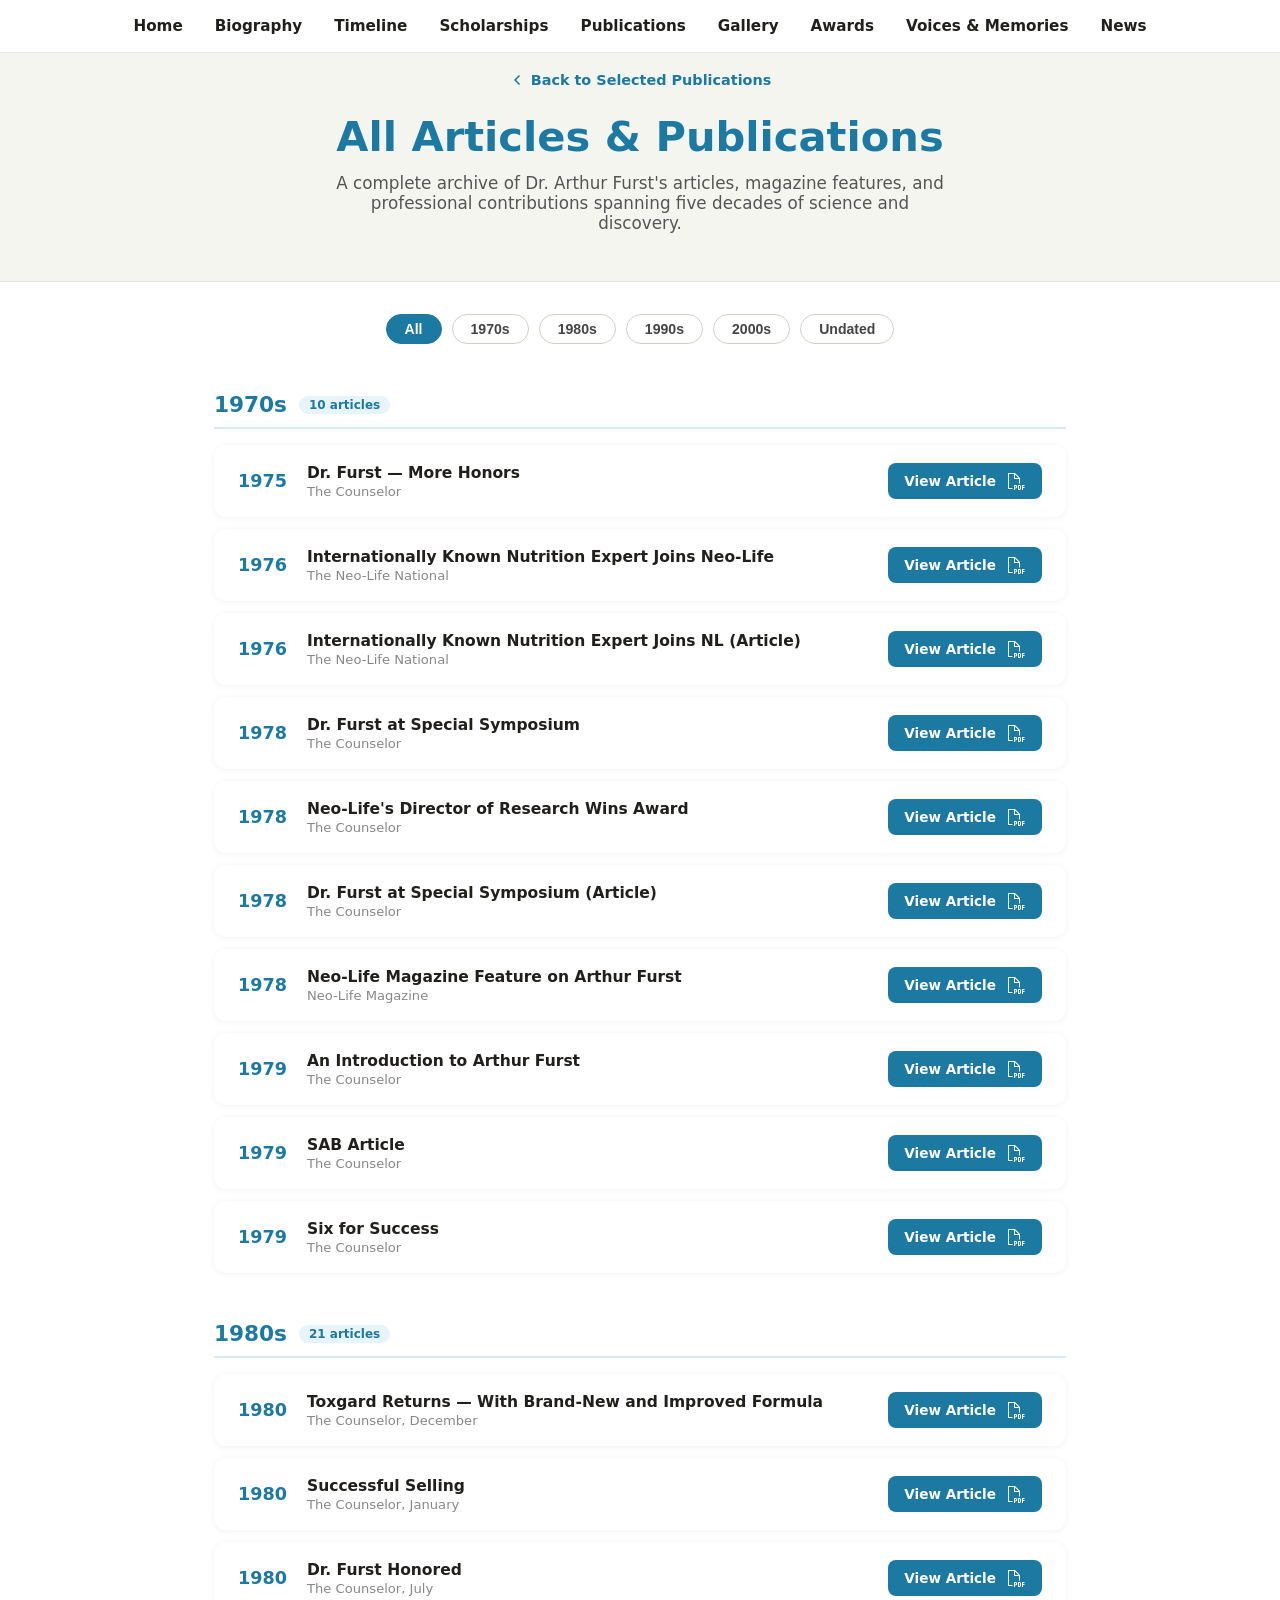
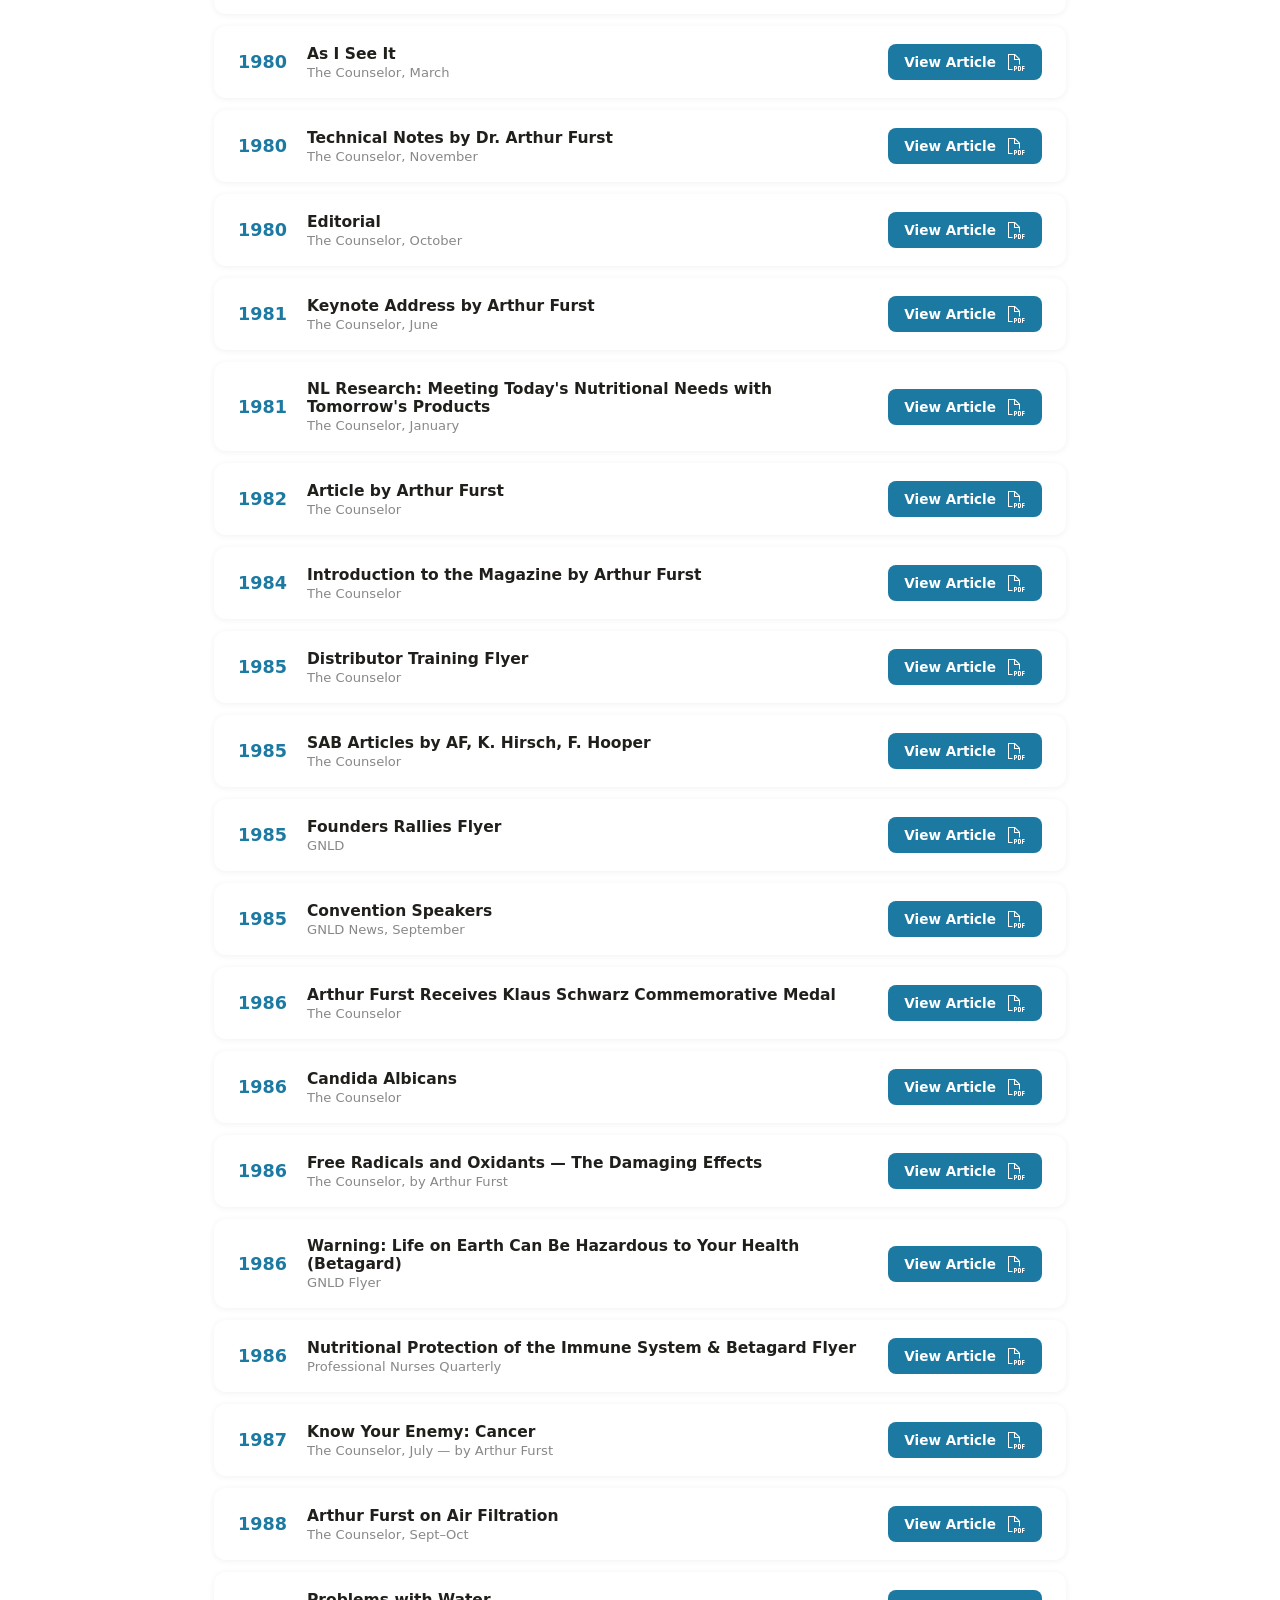
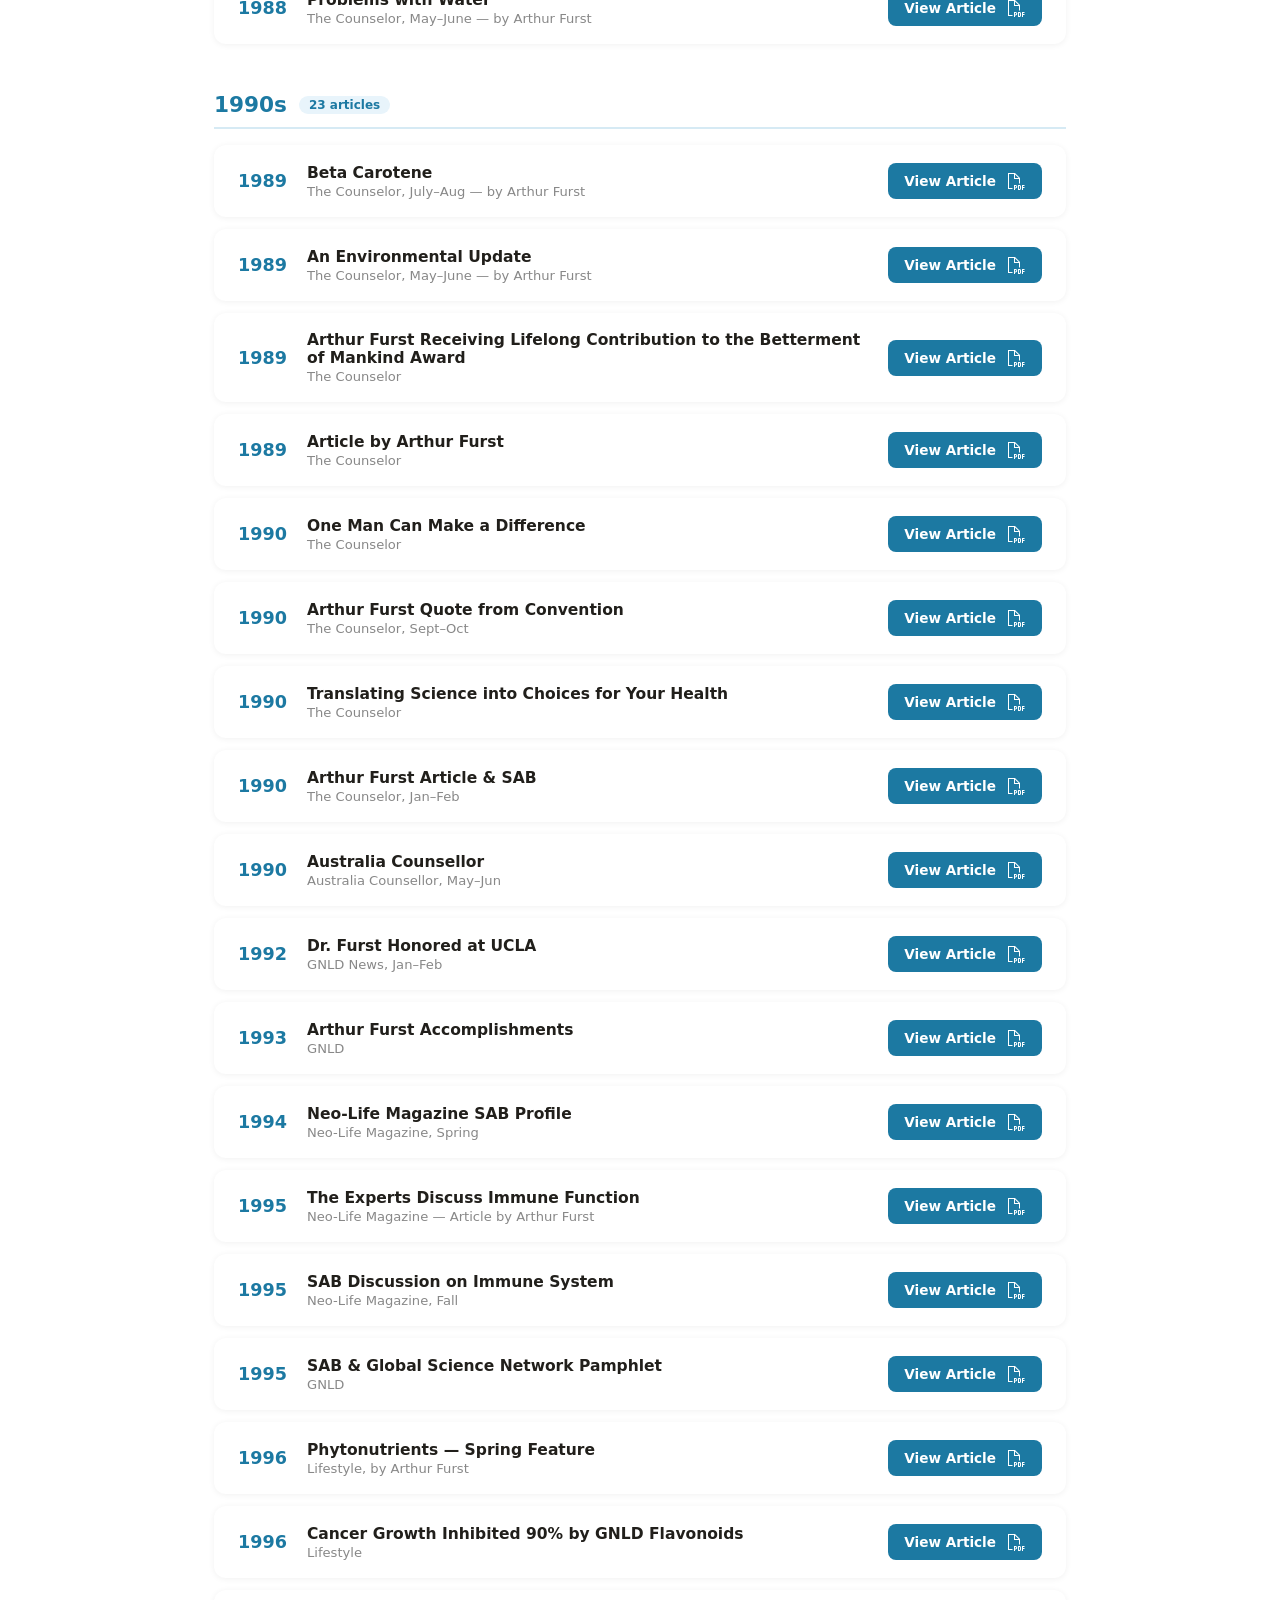
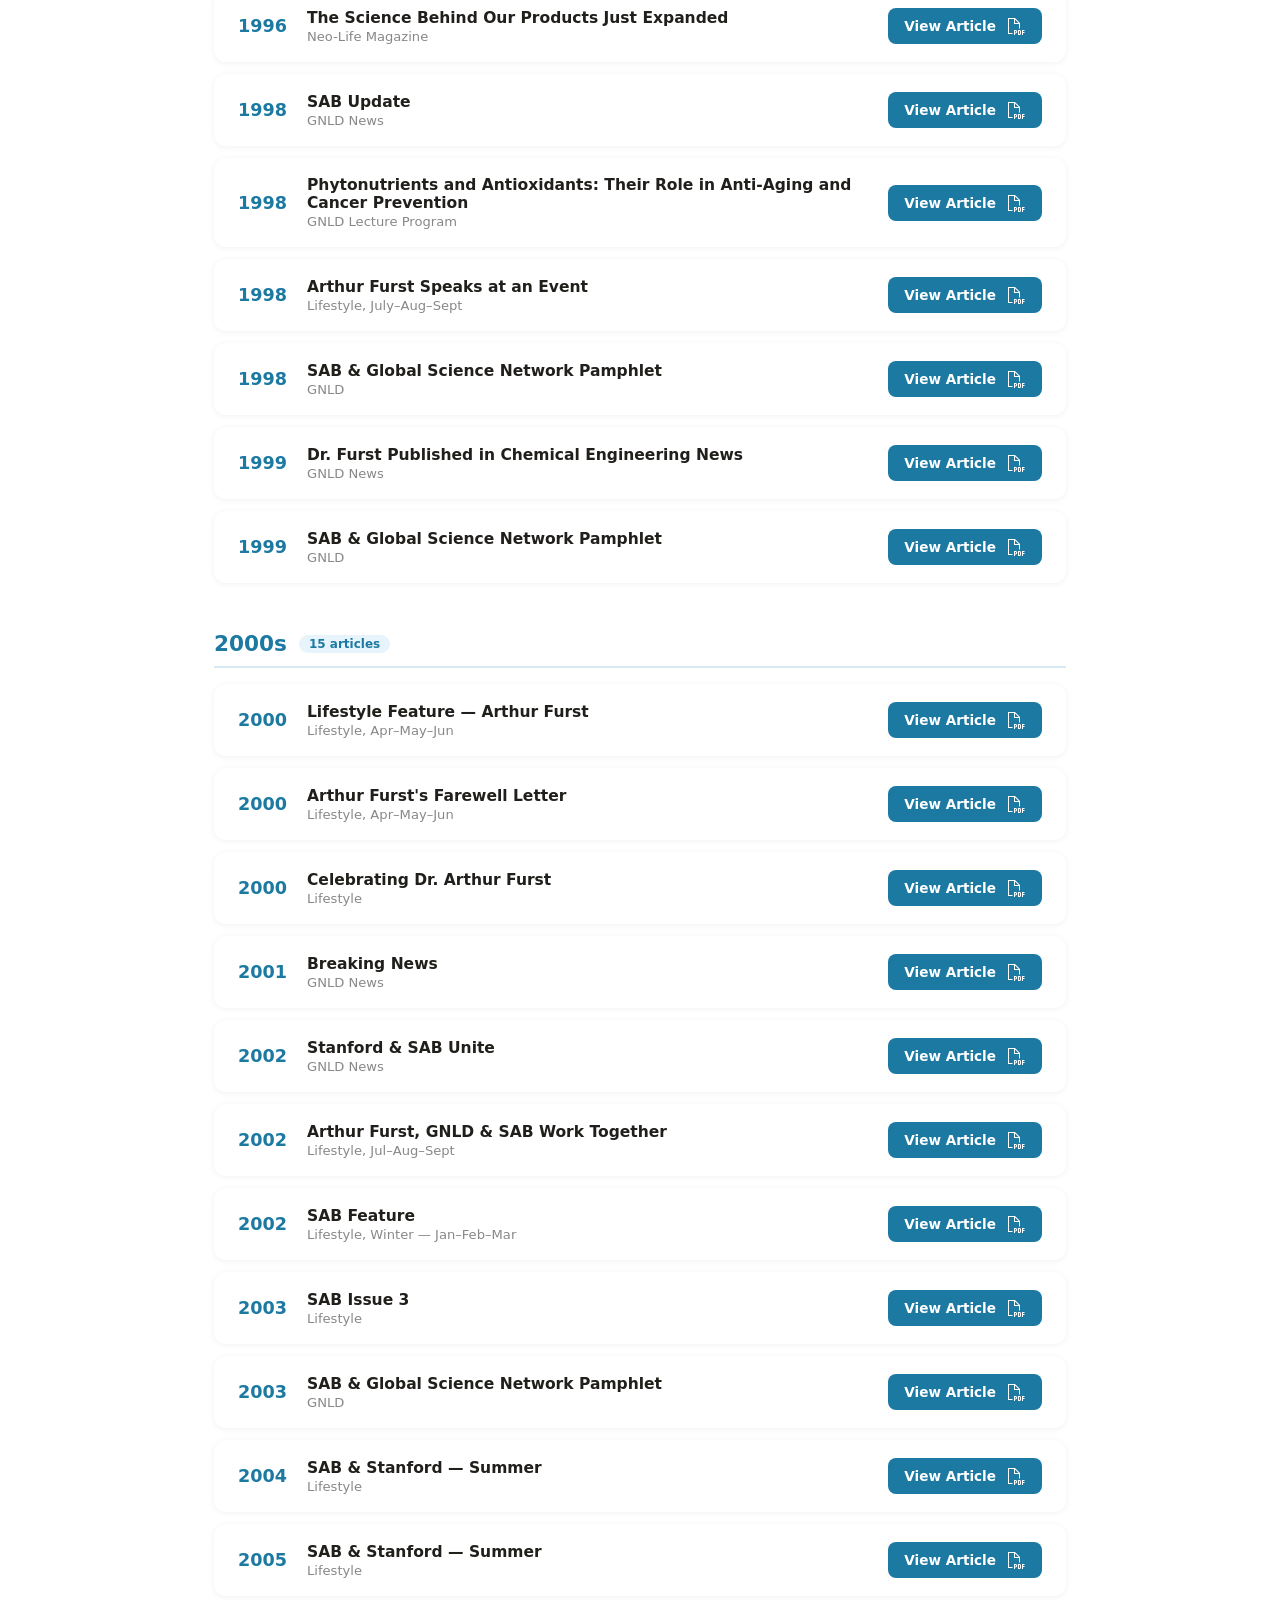
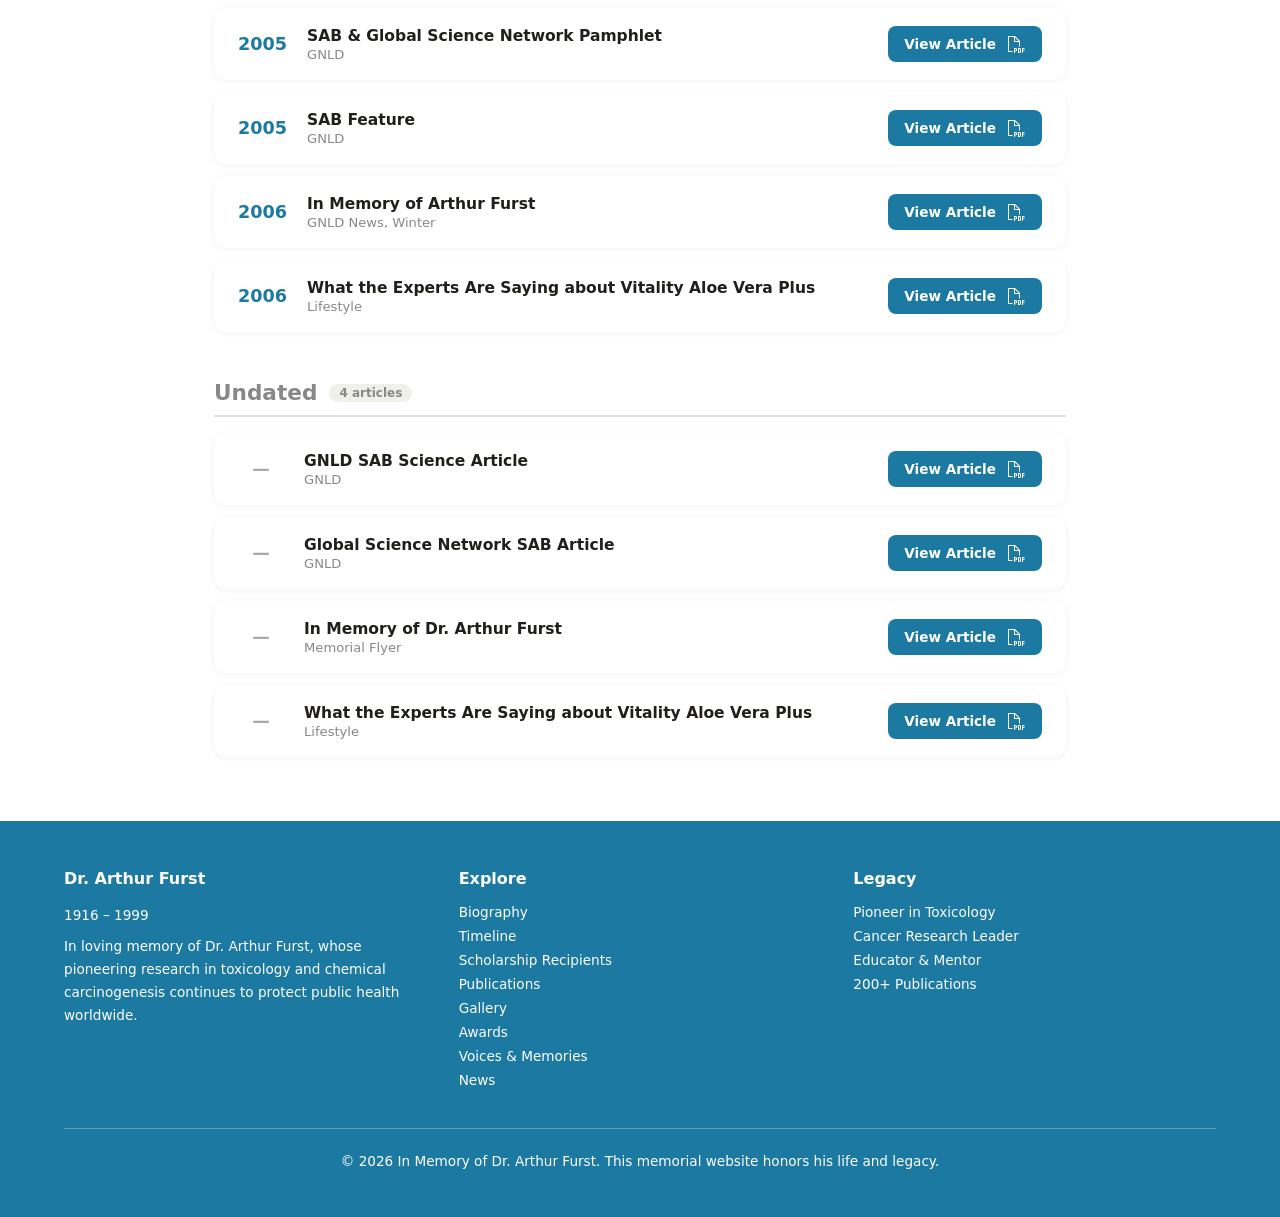
==== commit e3edabfb: "Added svg to buttons" ====
--- a/articles.html
+++ b/articles.html
@@ -75,6 +75,18 @@
         }
         .link-btn:hover { background: #155f82; }
 
+        /* ── Scoped override: turn on flex so gap works for icon+text buttons ── */
+        .pub-card .link-btn, .pub-list .link-btn {
+            display: inline-flex;
+            align-items: center;
+            gap: 10px;
+        }
+        .btn-icon {
+            width: 20px; height: 20px;
+            filter: brightness(0) invert(1);
+            flex-shrink: 0;
+        }
+
         /* ── Undated section ── */
         .undated-label { color: #888; border-color: #e0e0d8; }
         .undated-label span.count { background: #f0f0ea; color: #888; }
@@ -85,7 +97,7 @@
         @media (max-width: 600px) {
             .pub-card { flex-wrap: wrap; gap: 12px; }
             .pub-year  { min-width: auto; }
-            .link-btn  { width: 100%; text-align: center; }
+            .link-btn  { width: 100%; text-align: center; justify-content: center; }
         }
     </style>
 </head>
@@ -101,7 +113,7 @@
         <li><a href="index.html#gallery">Gallery</a></li>
         <li><a href="index.html#awards">Awards</a></li>
         <li><a href="index.html#testimonials">Voices &amp; Memories</a></li>
-        <li><a href="news.html">News</a></li>
+        <li><a href="index.html#news">News</a></li>
     </ul>
 </nav>
 
@@ -136,7 +148,7 @@
                 <h3>Dr. Furst — More Honors</h3>
                 <p>The Counselor</p>
             </div>
-            <a href="assets/articles/1975 Counselor Dr Furst- More honors.pdf" target="_blank" class="link-btn">View PDF</a>
+            <a href="assets/articles/1975 Counselor Dr Furst- More honors.pdf" target="_blank" class="link-btn">View Article<img src="assets/images/SVG's/file-pdf-sharp-light-full.svg" alt="" class="btn-icon"></a>
         </div>
 
         <div class="pub-card">
@@ -145,7 +157,7 @@
                 <h3>Internationally Known Nutrition Expert Joins Neo-Life</h3>
                 <p>The Neo-Life National</p>
             </div>
-            <a href="assets/articles/1976 The Neo-Life National Internationally known nutrition expert joins Neo-Life.pdf" target="_blank" class="link-btn">View PDF</a>
+            <a href="assets/articles/1976 The Neo-Life National Internationally known nutrition expert joins Neo-Life.pdf" target="_blank" class="link-btn">View Article<img src="assets/images/SVG's/file-pdf-sharp-light-full.svg" alt="" class="btn-icon"></a>
         </div>
 
         <div class="pub-card">
@@ -154,7 +166,7 @@
                 <h3>Internationally Known Nutrition Expert Joins NL (Article)</h3>
                 <p>The Neo-Life National</p>
             </div>
-            <a href="assets/articles/1976 The Neo-Life National article Internationally known nutrition expert joins NL.pdf" target="_blank" class="link-btn">View PDF</a>
+            <a href="assets/articles/1976 The Neo-Life National article Internationally known nutrition expert joins NL.pdf" target="_blank" class="link-btn">View Article<img src="assets/images/SVG's/file-pdf-sharp-light-full.svg" alt="" class="btn-icon"></a>
         </div>
 
         <div class="pub-card">
@@ -163,7 +175,7 @@
                 <h3>Dr. Furst at Special Symposium</h3>
                 <p>The Counselor</p>
             </div>
-            <a href="assets/articles/1978 Counselor Dr. Furst at special symposium.pdf" target="_blank" class="link-btn">View PDF</a>
+            <a href="assets/articles/1978 Counselor Dr. Furst at special symposium.pdf" target="_blank" class="link-btn">View Article<img src="assets/images/SVG's/file-pdf-sharp-light-full.svg" alt="" class="btn-icon"></a>
         </div>
 
         <div class="pub-card">
@@ -172,7 +184,7 @@
                 <h3>Neo-Life's Director of Research Wins Award</h3>
                 <p>The Counselor</p>
             </div>
-            <a href="assets/articles/1978 Counselor Neo-Lifes Director of Research wins award.pdf" target="_blank" class="link-btn">View PDF</a>
+            <a href="assets/articles/1978 Counselor Neo-Lifes Director of Research wins award.pdf" target="_blank" class="link-btn">View Article<img src="assets/images/SVG's/file-pdf-sharp-light-full.svg" alt="" class="btn-icon"></a>
         </div>
 
         <div class="pub-card">
@@ -181,7 +193,7 @@
                 <h3>Dr. Furst at Special Symposium (Article)</h3>
                 <p>The Counselor</p>
             </div>
-            <a href="assets/articles/1978 Counselor article Dr. Furst at special symposium.pdf" target="_blank" class="link-btn">View PDF</a>
+            <a href="assets/articles/1978 Counselor article Dr. Furst at special symposium.pdf" target="_blank" class="link-btn">View Article<img src="assets/images/SVG's/file-pdf-sharp-light-full.svg" alt="" class="btn-icon"></a>
         </div>
 
         <div class="pub-card">
@@ -190,7 +202,7 @@
                 <h3>Neo-Life Magazine Feature on Arthur Furst</h3>
                 <p>Neo-Life Magazine</p>
             </div>
-            <a href="assets/articles/1978 Neo-Life Magazine about AF.pdf" target="_blank" class="link-btn">View PDF</a>
+            <a href="assets/articles/1978 Neo-Life Magazine about AF.pdf" target="_blank" class="link-btn">View Article<img src="assets/images/SVG's/file-pdf-sharp-light-full.svg" alt="" class="btn-icon"></a>
         </div>
 
         <div class="pub-card">
@@ -199,7 +211,7 @@
                 <h3>An Introduction to Arthur Furst</h3>
                 <p>The Counselor</p>
             </div>
-            <a href="assets/articles/1979 Counselor An Introduction to AF.pdf" target="_blank" class="link-btn">View PDF</a>
+            <a href="assets/articles/1979 Counselor An Introduction to AF.pdf" target="_blank" class="link-btn">View Article<img src="assets/images/SVG's/file-pdf-sharp-light-full.svg" alt="" class="btn-icon"></a>
         </div>
 
         <div class="pub-card">
@@ -208,7 +220,7 @@
                 <h3>SAB Article</h3>
                 <p>The Counselor</p>
             </div>
-            <a href="assets/articles/1979 Counselor SAB article.pdf" target="_blank" class="link-btn">View PDF</a>
+            <a href="assets/articles/1979 Counselor SAB article.pdf" target="_blank" class="link-btn">View Article<img src="assets/images/SVG's/file-pdf-sharp-light-full.svg" alt="" class="btn-icon"></a>
         </div>
 
         <div class="pub-card">
@@ -217,7 +229,7 @@
                 <h3>Six for Success</h3>
                 <p>The Counselor</p>
             </div>
-            <a href="assets/articles/1979 Counselor Six for Success.pdf" target="_blank" class="link-btn">View PDF</a>
+            <a href="assets/articles/1979 Counselor Six for Success.pdf" target="_blank" class="link-btn">View Article<img src="assets/images/SVG's/file-pdf-sharp-light-full.svg" alt="" class="btn-icon"></a>
         </div>
 
     </div>
@@ -234,7 +246,7 @@
                 <h3>Toxgard Returns — With Brand-New and Improved Formula</h3>
                 <p>The Counselor, December</p>
             </div>
-            <a href="assets/articles/1980 Counselor Dec Toxgard returns--with brand-new and improved formula.pdf" target="_blank" class="link-btn">View PDF</a>
+            <a href="assets/articles/1980 Counselor Dec Toxgard returns--with brand-new and improved formula.pdf" target="_blank" class="link-btn">View Article<img src="assets/images/SVG's/file-pdf-sharp-light-full.svg" alt="" class="btn-icon"></a>
         </div>
 
         <div class="pub-card">
@@ -243,7 +255,7 @@
                 <h3>Successful Selling</h3>
                 <p>The Counselor, January</p>
             </div>
-            <a href="assets/articles/1980 Counselor Jan Successful Selling.pdf" target="_blank" class="link-btn">View PDF</a>
+            <a href="assets/articles/1980 Counselor Jan Successful Selling.pdf" target="_blank" class="link-btn">View Article<img src="assets/images/SVG's/file-pdf-sharp-light-full.svg" alt="" class="btn-icon"></a>
         </div>
 
         <div class="pub-card">
@@ -252,7 +264,7 @@
                 <h3>Dr. Furst Honored</h3>
                 <p>The Counselor, July</p>
             </div>
-            <a href="assets/articles/1980 Counselor July Dr. Furst honored.pdf" target="_blank" class="link-btn">View PDF</a>
+            <a href="assets/articles/1980 Counselor July Dr. Furst honored.pdf" target="_blank" class="link-btn">View Article<img src="assets/images/SVG's/file-pdf-sharp-light-full.svg" alt="" class="btn-icon"></a>
         </div>
 
         <div class="pub-card">
@@ -261,7 +273,7 @@
                 <h3>As I See It</h3>
                 <p>The Counselor, March</p>
             </div>
-            <a href="assets/articles/1980 Counselor Mar As I See It.pdf" target="_blank" class="link-btn">View PDF</a>
+            <a href="assets/articles/1980 Counselor Mar As I See It.pdf" target="_blank" class="link-btn">View Article<img src="assets/images/SVG's/file-pdf-sharp-light-full.svg" alt="" class="btn-icon"></a>
         </div>
 
         <div class="pub-card">
@@ -270,7 +282,7 @@
                 <h3>Technical Notes by Dr. Arthur Furst</h3>
                 <p>The Counselor, November</p>
             </div>
-            <a href="assets/articles/1980 Counselor Nov Technical Notes by Dr AF.pdf" target="_blank" class="link-btn">View PDF</a>
+            <a href="assets/articles/1980 Counselor Nov Technical Notes by Dr AF.pdf" target="_blank" class="link-btn">View Article<img src="assets/images/SVG's/file-pdf-sharp-light-full.svg" alt="" class="btn-icon"></a>
         </div>
 
         <div class="pub-card">
@@ -279,7 +291,7 @@
                 <h3>Editorial</h3>
                 <p>The Counselor, October</p>
             </div>
-            <a href="assets/articles/1980 Counselor Oct Editorial.pdf" target="_blank" class="link-btn">View PDF</a>
+            <a href="assets/articles/1980 Counselor Oct Editorial.pdf" target="_blank" class="link-btn">View Article<img src="assets/images/SVG's/file-pdf-sharp-light-full.svg" alt="" class="btn-icon"></a>
         </div>
 
         <div class="pub-card">
@@ -288,7 +300,7 @@
                 <h3>Keynote Address by Arthur Furst</h3>
                 <p>The Counselor, June</p>
             </div>
-            <a href="assets/articles/1981 Counselor (June) Keynote Addresses by AF.pdf" target="_blank" class="link-btn">View PDF</a>
+            <a href="assets/articles/1981 Counselor (June) Keynote Addresses by AF.pdf" target="_blank" class="link-btn">View Article<img src="assets/images/SVG's/file-pdf-sharp-light-full.svg" alt="" class="btn-icon"></a>
         </div>
 
         <div class="pub-card">
@@ -297,7 +309,7 @@
                 <h3>NL Research: Meeting Today's Nutritional Needs with Tomorrow's Products</h3>
                 <p>The Counselor, January</p>
             </div>
-            <a href="assets/articles/1981 Counselor Jan NL research- meeting todays nutritional needs with tomorrows products.pdf" target="_blank" class="link-btn">View PDF</a>
+            <a href="assets/articles/1981 Counselor Jan NL research- meeting todays nutritional needs with tomorrows products.pdf" target="_blank" class="link-btn">View Article<img src="assets/images/SVG's/file-pdf-sharp-light-full.svg" alt="" class="btn-icon"></a>
         </div>
 
         <div class="pub-card">
@@ -306,7 +318,7 @@
                 <h3>Article by Arthur Furst</h3>
                 <p>The Counselor</p>
             </div>
-            <a href="assets/articles/1982 Counselor AF article.pdf" target="_blank" class="link-btn">View PDF</a>
+            <a href="assets/articles/1982 Counselor AF article.pdf" target="_blank" class="link-btn">View Article<img src="assets/images/SVG's/file-pdf-sharp-light-full.svg" alt="" class="btn-icon"></a>
         </div>
 
         <div class="pub-card">
@@ -315,7 +327,7 @@
                 <h3>Introduction to the Magazine by Arthur Furst</h3>
                 <p>The Counselor</p>
             </div>
-            <a href="assets/articles/1984 Counselor - intro to mag by AF.pdf" target="_blank" class="link-btn">View PDF</a>
+            <a href="assets/articles/1984 Counselor - intro to mag by AF.pdf" target="_blank" class="link-btn">View Article<img src="assets/images/SVG's/file-pdf-sharp-light-full.svg" alt="" class="btn-icon"></a>
         </div>
 
         <div class="pub-card">
@@ -324,7 +336,7 @@
                 <h3>Distributor Training Flyer</h3>
                 <p>The Counselor</p>
             </div>
-            <a href="assets/articles/1985 Counselor - Distributor Training flyer.pdf" target="_blank" class="link-btn">View PDF</a>
+            <a href="assets/articles/1985 Counselor - Distributor Training flyer.pdf" target="_blank" class="link-btn">View Article<img src="assets/images/SVG's/file-pdf-sharp-light-full.svg" alt="" class="btn-icon"></a>
         </div>
 
         <div class="pub-card">
@@ -333,7 +345,7 @@
                 <h3>SAB Articles by AF, K. Hirsch, F. Hooper</h3>
                 <p>The Counselor</p>
             </div>
-            <a href="assets/articles/1985 Counselor SAB articles by AF K Hirsch F Hooper.pdf" target="_blank" class="link-btn">View PDF</a>
+            <a href="assets/articles/1985 Counselor SAB articles by AF K Hirsch F Hooper.pdf" target="_blank" class="link-btn">View Article<img src="assets/images/SVG's/file-pdf-sharp-light-full.svg" alt="" class="btn-icon"></a>
         </div>
 
         <div class="pub-card">
@@ -342,7 +354,7 @@
                 <h3>Founders Rallies Flyer</h3>
                 <p>GNLD</p>
             </div>
-            <a href="assets/articles/1985 Founders Rallies flyer.pdf" target="_blank" class="link-btn">View PDF</a>
+            <a href="assets/articles/1985 Founders Rallies flyer.pdf" target="_blank" class="link-btn">View Article<img src="assets/images/SVG's/file-pdf-sharp-light-full.svg" alt="" class="btn-icon"></a>
         </div>
 
         <div class="pub-card">
@@ -351,7 +363,7 @@
                 <h3>Convention Speakers</h3>
                 <p>GNLD News, September</p>
             </div>
-            <a href="assets/articles/1985 GNLD News Sept - Convention speakers.pdf" target="_blank" class="link-btn">View PDF</a>
+            <a href="assets/articles/1985 GNLD News Sept - Convention speakers.pdf" target="_blank" class="link-btn">View Article<img src="assets/images/SVG's/file-pdf-sharp-light-full.svg" alt="" class="btn-icon"></a>
         </div>
 
         <div class="pub-card">
@@ -360,7 +372,7 @@
                 <h3>Arthur Furst Receives Klaus Schwarz Commemorative Medal</h3>
                 <p>The Counselor</p>
             </div>
-            <a href="assets/articles/1986 Counselor - article AF receives Klaus Schwarz Commemorative Medal.pdf" target="_blank" class="link-btn">View PDF</a>
+            <a href="assets/articles/1986 Counselor - article AF receives Klaus Schwarz Commemorative Medal.pdf" target="_blank" class="link-btn">View Article<img src="assets/images/SVG's/file-pdf-sharp-light-full.svg" alt="" class="btn-icon"></a>
         </div>
 
         <div class="pub-card">
@@ -369,7 +381,7 @@
                 <h3>Candida Albicans</h3>
                 <p>The Counselor</p>
             </div>
-            <a href="assets/articles/1986 Counselor Candida Albicans.pdf" target="_blank" class="link-btn">View PDF</a>
+            <a href="assets/articles/1986 Counselor Candida Albicans.pdf" target="_blank" class="link-btn">View Article<img src="assets/images/SVG's/file-pdf-sharp-light-full.svg" alt="" class="btn-icon"></a>
         </div>
 
         <div class="pub-card">
@@ -378,7 +390,7 @@
                 <h3>Free Radicals and Oxidants — The Damaging Effects</h3>
                 <p>The Counselor, by Arthur Furst</p>
             </div>
-            <a href="assets/articles/1986 Counselor Free Radicals and Oxidants--The Damaging Effects by AF.pdf" target="_blank" class="link-btn">View PDF</a>
+            <a href="assets/articles/1986 Counselor Free Radicals and Oxidants--The Damaging Effects by AF.pdf" target="_blank" class="link-btn">View Article<img src="assets/images/SVG's/file-pdf-sharp-light-full.svg" alt="" class="btn-icon"></a>
         </div>
 
         <div class="pub-card">
@@ -387,7 +399,7 @@
                 <h3>Warning: Life on Earth Can Be Hazardous to Your Health (Betagard)</h3>
                 <p>GNLD Flyer</p>
             </div>
-            <a href="assets/articles/1986 Flyer Warning- Life on Earth Can be Hazardous to your Health regarding Betagard.pdf" target="_blank" class="link-btn">View PDF</a>
+            <a href="assets/articles/1986 Flyer Warning- Life on Earth Can be Hazardous to your Health regarding Betagard.pdf" target="_blank" class="link-btn">View Article<img src="assets/images/SVG's/file-pdf-sharp-light-full.svg" alt="" class="btn-icon"></a>
         </div>
 
         <div class="pub-card">
@@ -396,7 +408,7 @@
                 <h3>Nutritional Protection of the Immune System &amp; Betagard Flyer</h3>
                 <p>Professional Nurses Quarterly</p>
             </div>
-            <a href="assets/articles/1986 Professional Nurses Quarterly - Betagard flyer & Nutritional Protection of the Immune System.pdf" target="_blank" class="link-btn">View PDF</a>
+            <a href="assets/articles/1986 Professional Nurses Quarterly - Betagard flyer & Nutritional Protection of the Immune System.pdf" target="_blank" class="link-btn">View Article<img src="assets/images/SVG's/file-pdf-sharp-light-full.svg" alt="" class="btn-icon"></a>
         </div>
 
         <div class="pub-card">
@@ -405,7 +417,7 @@
                 <h3>Know Your Enemy: Cancer</h3>
                 <p>The Counselor, July — by Arthur Furst</p>
             </div>
-            <a href="assets/articles/1987 Counselor July Know Your Enemy Cancer by AF.pdf" target="_blank" class="link-btn">View PDF</a>
+            <a href="assets/articles/1987 Counselor July Know Your Enemy Cancer by AF.pdf" target="_blank" class="link-btn">View Article<img src="assets/images/SVG's/file-pdf-sharp-light-full.svg" alt="" class="btn-icon"></a>
         </div>
 
         <div class="pub-card">
@@ -414,7 +426,7 @@
                 <h3>Arthur Furst on Air Filtration</h3>
                 <p>The Counselor, Sept–Oct</p>
             </div>
-            <a href="assets/articles/1988 Counselor - AF on Air Filtration Sept Oct.pdf" target="_blank" class="link-btn">View PDF</a>
+            <a href="assets/articles/1988 Counselor - AF on Air Filtration Sept Oct.pdf" target="_blank" class="link-btn">View Article<img src="assets/images/SVG's/file-pdf-sharp-light-full.svg" alt="" class="btn-icon"></a>
         </div>
 
         <div class="pub-card">
@@ -423,7 +435,7 @@
                 <h3>Problems with Water</h3>
                 <p>The Counselor, May–June — by Arthur Furst</p>
             </div>
-            <a href="assets/articles/1988 Counselor May June Problems With Water by AF.pdf" target="_blank" class="link-btn">View PDF</a>
+            <a href="assets/articles/1988 Counselor May June Problems With Water by AF.pdf" target="_blank" class="link-btn">View Article<img src="assets/images/SVG's/file-pdf-sharp-light-full.svg" alt="" class="btn-icon"></a>
         </div>
 
     </div>
@@ -440,7 +452,7 @@
                 <h3>Beta Carotene</h3>
                 <p>The Counselor, July–Aug — by Arthur Furst</p>
             </div>
-            <a href="assets/articles/1989 Counselor - Beta Carotene by AF July Aug.pdf" target="_blank" class="link-btn">View PDF</a>
+            <a href="assets/articles/1989 Counselor - Beta Carotene by AF July Aug.pdf" target="_blank" class="link-btn">View Article<img src="assets/images/SVG's/file-pdf-sharp-light-full.svg" alt="" class="btn-icon"></a>
         </div>
 
         <div class="pub-card">
@@ -449,7 +461,7 @@
                 <h3>An Environmental Update</h3>
                 <p>The Counselor, May–June — by Arthur Furst</p>
             </div>
-            <a href="assets/articles/1989 Counselor May June An Environmental Update by AF.pdf" target="_blank" class="link-btn">View PDF</a>
+            <a href="assets/articles/1989 Counselor May June An Environmental Update by AF.pdf" target="_blank" class="link-btn">View Article<img src="assets/images/SVG's/file-pdf-sharp-light-full.svg" alt="" class="btn-icon"></a>
         </div>
 
         <div class="pub-card">
@@ -458,7 +470,7 @@
                 <h3>Arthur Furst Receiving Lifelong Contribution to the Betterment of Mankind Award</h3>
                 <p>The Counselor</p>
             </div>
-            <a href="assets/articles/1989 Counselor article AF receiving lifelong contribution to the betterment of mankind from Bob.pdf" target="_blank" class="link-btn">View PDF</a>
+            <a href="assets/articles/1989 Counselor article AF receiving lifelong contribution to the betterment of mankind from Bob.pdf" target="_blank" class="link-btn">View Article<img src="assets/images/SVG's/file-pdf-sharp-light-full.svg" alt="" class="btn-icon"></a>
         </div>
 
         <div class="pub-card">
@@ -467,7 +479,7 @@
                 <h3>Article by Arthur Furst</h3>
                 <p>The Counselor</p>
             </div>
-            <a href="assets/articles/1989 Counselor article by AF.pdf" target="_blank" class="link-btn">View PDF</a>
+            <a href="assets/articles/1989 Counselor article by AF.pdf" target="_blank" class="link-btn">View Article<img src="assets/images/SVG's/file-pdf-sharp-light-full.svg" alt="" class="btn-icon"></a>
         </div>
 
         <div class="pub-card">
@@ -476,7 +488,7 @@
                 <h3>One Man Can Make a Difference</h3>
                 <p>The Counselor</p>
             </div>
-            <a href="assets/articles/1990 Counselor One man can make a difference.pdf" target="_blank" class="link-btn">View PDF</a>
+            <a href="assets/articles/1990 Counselor One man can make a difference.pdf" target="_blank" class="link-btn">View Article<img src="assets/images/SVG's/file-pdf-sharp-light-full.svg" alt="" class="btn-icon"></a>
         </div>
 
         <div class="pub-card">
@@ -485,7 +497,7 @@
                 <h3>Arthur Furst Quote from Convention</h3>
                 <p>The Counselor, Sept–Oct</p>
             </div>
-            <a href="assets/articles/1990 Counselor Sept Oct AF quote from convention.pdf" target="_blank" class="link-btn">View PDF</a>
+            <a href="assets/articles/1990 Counselor Sept Oct AF quote from convention.pdf" target="_blank" class="link-btn">View Article<img src="assets/images/SVG's/file-pdf-sharp-light-full.svg" alt="" class="btn-icon"></a>
         </div>
 
         <div class="pub-card">
@@ -494,7 +506,7 @@
                 <h3>Translating Science into Choices for Your Health</h3>
                 <p>The Counselor</p>
             </div>
-            <a href="assets/articles/1990 Counselor Translating science into choices for your health.pdf" target="_blank" class="link-btn">View PDF</a>
+            <a href="assets/articles/1990 Counselor Translating science into choices for your health.pdf" target="_blank" class="link-btn">View Article<img src="assets/images/SVG's/file-pdf-sharp-light-full.svg" alt="" class="btn-icon"></a>
         </div>
 
         <div class="pub-card">
@@ -503,7 +515,7 @@
                 <h3>Arthur Furst Article &amp; SAB</h3>
                 <p>The Counselor, Jan–Feb</p>
             </div>
-            <a href="assets/articles/1990 Jan-Feb Counselor AF article & SAB.pdf" target="_blank" class="link-btn">View PDF</a>
+            <a href="assets/articles/1990 Jan-Feb Counselor AF article & SAB.pdf" target="_blank" class="link-btn">View Article<img src="assets/images/SVG's/file-pdf-sharp-light-full.svg" alt="" class="btn-icon"></a>
         </div>
 
         <div class="pub-card">
@@ -512,7 +524,7 @@
                 <h3>Australia Counsellor</h3>
                 <p>Australia Counsellor, May–Jun</p>
             </div>
-            <a href="assets/articles/1990 Australia Counsellor May Jun.pdf" target="_blank" class="link-btn">View PDF</a>
+            <a href="assets/articles/1990 Australia Counsellor May Jun.pdf" target="_blank" class="link-btn">View Article<img src="assets/images/SVG's/file-pdf-sharp-light-full.svg" alt="" class="btn-icon"></a>
         </div>
 
         <div class="pub-card">
@@ -521,7 +533,7 @@
                 <h3>Dr. Furst Honored at UCLA</h3>
                 <p>GNLD News, Jan–Feb</p>
             </div>
-            <a href="assets/articles/1992 GNLD News Dr AF honored at UCLA Jan Feb.pdf" target="_blank" class="link-btn">View PDF</a>
+            <a href="assets/articles/1992 GNLD News Dr AF honored at UCLA Jan Feb.pdf" target="_blank" class="link-btn">View Article<img src="assets/images/SVG's/file-pdf-sharp-light-full.svg" alt="" class="btn-icon"></a>
         </div>
 
         <div class="pub-card">
@@ -530,7 +542,7 @@
                 <h3>Arthur Furst Accomplishments</h3>
                 <p>GNLD</p>
             </div>
-            <a href="assets/articles/1993 AF accomplishments.pdf" target="_blank" class="link-btn">View PDF</a>
+            <a href="assets/articles/1993 AF accomplishments.pdf" target="_blank" class="link-btn">View Article<img src="assets/images/SVG's/file-pdf-sharp-light-full.svg" alt="" class="btn-icon"></a>
         </div>
 
         <div class="pub-card">
@@ -539,7 +551,7 @@
                 <h3>Neo-Life Magazine SAB Profile</h3>
                 <p>Neo-Life Magazine, Spring</p>
             </div>
-            <a href="assets/articles/1994 Neo-Life Mag AF SAB profile Spring.pdf" target="_blank" class="link-btn">View PDF</a>
+            <a href="assets/articles/1994 Neo-Life Mag AF SAB profile Spring.pdf" target="_blank" class="link-btn">View Article<img src="assets/images/SVG's/file-pdf-sharp-light-full.svg" alt="" class="btn-icon"></a>
         </div>
 
         <div class="pub-card">
@@ -548,7 +560,7 @@
                 <h3>The Experts Discuss Immune Function</h3>
                 <p>Neo-Life Magazine — Article by Arthur Furst</p>
             </div>
-            <a href="assets/articles/1995 Neo-Life Magazine The Experts Discuss Immune Function - AF article.pdf" target="_blank" class="link-btn">View PDF</a>
+            <a href="assets/articles/1995 Neo-Life Magazine The Experts Discuss Immune Function - AF article.pdf" target="_blank" class="link-btn">View Article<img src="assets/images/SVG's/file-pdf-sharp-light-full.svg" alt="" class="btn-icon"></a>
         </div>
 
         <div class="pub-card">
@@ -557,7 +569,7 @@
                 <h3>SAB Discussion on Immune System</h3>
                 <p>Neo-Life Magazine, Fall</p>
             </div>
-            <a href="assets/articles/1995 Neo-Life Magazine SAB discussion on Immune System Fall.pdf" target="_blank" class="link-btn">View PDF</a>
+            <a href="assets/articles/1995 Neo-Life Magazine SAB discussion on Immune System Fall.pdf" target="_blank" class="link-btn">View Article<img src="assets/images/SVG's/file-pdf-sharp-light-full.svg" alt="" class="btn-icon"></a>
         </div>
 
         <div class="pub-card">
@@ -566,7 +578,7 @@
                 <h3>SAB &amp; Global Science Network Pamphlet</h3>
                 <p>GNLD</p>
             </div>
-            <a href="assets/articles/1995 SAB & Global Science Network pamplet.pdf" target="_blank" class="link-btn">View PDF</a>
+            <a href="assets/articles/1995 SAB & Global Science Network pamplet.pdf" target="_blank" class="link-btn">View Article<img src="assets/images/SVG's/file-pdf-sharp-light-full.svg" alt="" class="btn-icon"></a>
         </div>
 
         <div class="pub-card">
@@ -575,7 +587,7 @@
                 <h3>Phytonutrients — Spring Feature</h3>
                 <p>Lifestyle, by Arthur Furst</p>
             </div>
-            <a href="assets/articles/1996 Lifestyle AF Phytonutrients Spring.pdf" target="_blank" class="link-btn">View PDF</a>
+            <a href="assets/articles/1996 Lifestyle AF Phytonutrients Spring.pdf" target="_blank" class="link-btn">View Article<img src="assets/images/SVG's/file-pdf-sharp-light-full.svg" alt="" class="btn-icon"></a>
         </div>
 
         <div class="pub-card">
@@ -584,7 +596,7 @@
                 <h3>Cancer Growth Inhibited 90% by GNLD Flavonoids</h3>
                 <p>Lifestyle</p>
             </div>
-            <a href="assets/articles/1996 Lifestyle Cancer Growth Inhibited 90% by GNLD Flavonoids.pdf" target="_blank" class="link-btn">View PDF</a>
+            <a href="assets/articles/1996 Lifestyle Cancer Growth Inhibited 90% by GNLD Flavonoids.pdf" target="_blank" class="link-btn">View Article<img src="assets/images/SVG's/file-pdf-sharp-light-full.svg" alt="" class="btn-icon"></a>
         </div>
 
         <div class="pub-card">
@@ -593,7 +605,7 @@
                 <h3>The Science Behind Our Products Just Expanded</h3>
                 <p>Neo-Life Magazine</p>
             </div>
-            <a href="assets/articles/1996 Neo-Life Magazine Science Behind Products Just Expanded.pdf" target="_blank" class="link-btn">View PDF</a>
+            <a href="assets/articles/1996 Neo-Life Magazine Science Behind Products Just Expanded.pdf" target="_blank" class="link-btn">View Article<img src="assets/images/SVG's/file-pdf-sharp-light-full.svg" alt="" class="btn-icon"></a>
         </div>
 
         <div class="pub-card">
@@ -602,7 +614,7 @@
                 <h3>SAB Update</h3>
                 <p>GNLD News</p>
             </div>
-            <a href="assets/articles/1998 GNLD News SAB Update.pdf" target="_blank" class="link-btn">View PDF</a>
+            <a href="assets/articles/1998 GNLD News SAB Update.pdf" target="_blank" class="link-btn">View Article<img src="assets/images/SVG's/file-pdf-sharp-light-full.svg" alt="" class="btn-icon"></a>
         </div>
 
         <div class="pub-card">
@@ -611,7 +623,7 @@
                 <h3>Phytonutrients and Antioxidants: Their Role in Anti-Aging and Cancer Prevention</h3>
                 <p>GNLD Lecture Program</p>
             </div>
-            <a href="assets/articles/1998 GNLD Phytonutrients and Antioxidants- Their Role in Anti-Aging and Cancer Prevention lecture program.pdf" target="_blank" class="link-btn">View PDF</a>
+            <a href="assets/articles/1998 GNLD Phytonutrients and Antioxidants- Their Role in Anti-Aging and Cancer Prevention lecture program.pdf" target="_blank" class="link-btn">View Article<img src="assets/images/SVG's/file-pdf-sharp-light-full.svg" alt="" class="btn-icon"></a>
         </div>
 
         <div class="pub-card">
@@ -620,7 +632,7 @@
                 <h3>Arthur Furst Speaks at an Event</h3>
                 <p>Lifestyle, July–Aug–Sept</p>
             </div>
-            <a href="assets/articles/1998 Lifestyle AF speaks at an event July Aug Sept.pdf" target="_blank" class="link-btn">View PDF</a>
+            <a href="assets/articles/1998 Lifestyle AF speaks at an event July Aug Sept.pdf" target="_blank" class="link-btn">View Article<img src="assets/images/SVG's/file-pdf-sharp-light-full.svg" alt="" class="btn-icon"></a>
         </div>
 
         <div class="pub-card">
@@ -629,7 +641,7 @@
                 <h3>SAB &amp; Global Science Network Pamphlet</h3>
                 <p>GNLD</p>
             </div>
-            <a href="assets/articles/1998 SAB & Global Science Network pamplet.pdf" target="_blank" class="link-btn">View PDF</a>
+            <a href="assets/articles/1998 SAB & Global Science Network pamplet.pdf" target="_blank" class="link-btn">View Article<img src="assets/images/SVG's/file-pdf-sharp-light-full.svg" alt="" class="btn-icon"></a>
         </div>
 
         <div class="pub-card">
@@ -638,7 +650,7 @@
                 <h3>Dr. Furst Published in Chemical Engineering News</h3>
                 <p>GNLD News</p>
             </div>
-            <a href="assets/articles/1999 GNLD News Dr AF published in Chemical Engineering News.pdf" target="_blank" class="link-btn">View PDF</a>
+            <a href="assets/articles/1999 GNLD News Dr AF published in Chemical Engineering News.pdf" target="_blank" class="link-btn">View Article<img src="assets/images/SVG's/file-pdf-sharp-light-full.svg" alt="" class="btn-icon"></a>
         </div>
 
         <div class="pub-card">
@@ -647,7 +659,7 @@
                 <h3>SAB &amp; Global Science Network Pamphlet</h3>
                 <p>GNLD</p>
             </div>
-            <a href="assets/articles/1999 SAB & Global Science Network pamplet.pdf" target="_blank" class="link-btn">View PDF</a>
+            <a href="assets/articles/1999 SAB & Global Science Network pamplet.pdf" target="_blank" class="link-btn">View Article<img src="assets/images/SVG's/file-pdf-sharp-light-full.svg" alt="" class="btn-icon"></a>
         </div>
 
     </div>
@@ -664,7 +676,7 @@
                 <h3>Lifestyle Feature — Arthur Furst</h3>
                 <p>Lifestyle, Apr–May–Jun</p>
             </div>
-            <a href="assets/articles/2000 Lifestyle AF Apr May Jun.pdf" target="_blank" class="link-btn">View PDF</a>
+            <a href="assets/articles/2000 Lifestyle AF Apr May Jun.pdf" target="_blank" class="link-btn">View Article<img src="assets/images/SVG's/file-pdf-sharp-light-full.svg" alt="" class="btn-icon"></a>
         </div>
 
         <div class="pub-card">
@@ -673,7 +685,7 @@
                 <h3>Arthur Furst's Farewell Letter</h3>
                 <p>Lifestyle, Apr–May–Jun</p>
             </div>
-            <a href="assets/articles/2000 Lifestyle AF Farewell Letter Apr May Jun.pdf" target="_blank" class="link-btn">View PDF</a>
+            <a href="assets/articles/2000 Lifestyle AF Farewell Letter Apr May Jun.pdf" target="_blank" class="link-btn">View Article<img src="assets/images/SVG's/file-pdf-sharp-light-full.svg" alt="" class="btn-icon"></a>
         </div>
 
         <div class="pub-card">
@@ -682,7 +694,7 @@
                 <h3>Celebrating Dr. Arthur Furst</h3>
                 <p>Lifestyle</p>
             </div>
-            <a href="assets/articles/2000 Lifestyle Celebrating Dr. AF b&w scan.pdf" target="_blank" class="link-btn">View PDF</a>
+            <a href="assets/articles/2000 Lifestyle Celebrating Dr. AF b&w scan.pdf" target="_blank" class="link-btn">View Article<img src="assets/images/SVG's/file-pdf-sharp-light-full.svg" alt="" class="btn-icon"></a>
         </div>
 
         <div class="pub-card">
@@ -691,7 +703,7 @@
                 <h3>Breaking News</h3>
                 <p>GNLD News</p>
             </div>
-            <a href="assets/articles/2001 GNLD News Breaking News.pdf" target="_blank" class="link-btn">View PDF</a>
+            <a href="assets/articles/2001 GNLD News Breaking News.pdf" target="_blank" class="link-btn">View Article<img src="assets/images/SVG's/file-pdf-sharp-light-full.svg" alt="" class="btn-icon"></a>
         </div>
 
         <div class="pub-card">
@@ -700,7 +712,7 @@
                 <h3>Stanford &amp; SAB Unite</h3>
                 <p>GNLD News</p>
             </div>
-            <a href="assets/articles/2002 GNLD News Stanford & SAB unite.pdf" target="_blank" class="link-btn">View PDF</a>
+            <a href="assets/articles/2002 GNLD News Stanford & SAB unite.pdf" target="_blank" class="link-btn">View Article<img src="assets/images/SVG's/file-pdf-sharp-light-full.svg" alt="" class="btn-icon"></a>
         </div>
 
         <div class="pub-card">
@@ -709,7 +721,7 @@
                 <h3>Arthur Furst, GNLD &amp; SAB Work Together</h3>
                 <p>Lifestyle, Jul–Aug–Sept</p>
             </div>
-            <a href="assets/articles/2002 Lifestyle - AF GNLD & SAB work together Jul Aug Sept.pdf" target="_blank" class="link-btn">View PDF</a>
+            <a href="assets/articles/2002 Lifestyle - AF GNLD & SAB work together Jul Aug Sept.pdf" target="_blank" class="link-btn">View Article<img src="assets/images/SVG's/file-pdf-sharp-light-full.svg" alt="" class="btn-icon"></a>
         </div>
 
         <div class="pub-card">
@@ -718,7 +730,7 @@
                 <h3>SAB Feature</h3>
                 <p>Lifestyle, Winter — Jan–Feb–Mar</p>
             </div>
-            <a href="assets/articles/2002 Lifestyle Winter Jan Feb Mar SAB.pdf" target="_blank" class="link-btn">View PDF</a>
+            <a href="assets/articles/2002 Lifestyle Winter Jan Feb Mar SAB.pdf" target="_blank" class="link-btn">View Article<img src="assets/images/SVG's/file-pdf-sharp-light-full.svg" alt="" class="btn-icon"></a>
         </div>
 
         <div class="pub-card">
@@ -727,7 +739,7 @@
                 <h3>SAB Issue 3</h3>
                 <p>Lifestyle</p>
             </div>
-            <a href="assets/articles/2003 Lifestyle SAB Issue 3.pdf" target="_blank" class="link-btn">View PDF</a>
+            <a href="assets/articles/2003 Lifestyle SAB Issue 3.pdf" target="_blank" class="link-btn">View Article<img src="assets/images/SVG's/file-pdf-sharp-light-full.svg" alt="" class="btn-icon"></a>
         </div>
 
         <div class="pub-card">
@@ -736,7 +748,7 @@
                 <h3>SAB &amp; Global Science Network Pamphlet</h3>
                 <p>GNLD</p>
             </div>
-            <a href="assets/articles/2003 SAB & Global Science Network pamplet.pdf" target="_blank" class="link-btn">View PDF</a>
+            <a href="assets/articles/2003 SAB & Global Science Network pamplet.pdf" target="_blank" class="link-btn">View Article<img src="assets/images/SVG's/file-pdf-sharp-light-full.svg" alt="" class="btn-icon"></a>
         </div>
 
         <div class="pub-card">
@@ -745,7 +757,7 @@
                 <h3>SAB &amp; Stanford — Summer</h3>
                 <p>Lifestyle</p>
             </div>
-            <a href="assets/articles/2004 Lifestyle Summer SAB & Stanford.pdf" target="_blank" class="link-btn">View PDF</a>
+            <a href="assets/articles/2004 Lifestyle Summer SAB & Stanford.pdf" target="_blank" class="link-btn">View Article<img src="assets/images/SVG's/file-pdf-sharp-light-full.svg" alt="" class="btn-icon"></a>
         </div>
 
         <div class="pub-card">
@@ -754,7 +766,7 @@
                 <h3>SAB &amp; Stanford — Summer</h3>
                 <p>Lifestyle</p>
             </div>
-            <a href="assets/articles/2005 Lifestyle Summer SAB & Stanford.pdf" target="_blank" class="link-btn">View PDF</a>
+            <a href="assets/articles/2005 Lifestyle Summer SAB & Stanford.pdf" target="_blank" class="link-btn">View Article<img src="assets/images/SVG's/file-pdf-sharp-light-full.svg" alt="" class="btn-icon"></a>
         </div>
 
         <div class="pub-card">
@@ -763,7 +775,7 @@
                 <h3>SAB &amp; Global Science Network Pamphlet</h3>
                 <p>GNLD</p>
             </div>
-            <a href="assets/articles/2005 SAB & Global Science Network pamphlet.pdf" target="_blank" class="link-btn">View PDF</a>
+            <a href="assets/articles/2005 SAB & Global Science Network pamphlet.pdf" target="_blank" class="link-btn">View Article<img src="assets/images/SVG's/file-pdf-sharp-light-full.svg" alt="" class="btn-icon"></a>
         </div>
 
         <div class="pub-card">
@@ -772,7 +784,7 @@
                 <h3>SAB Feature</h3>
                 <p>GNLD</p>
             </div>
-            <a href="assets/articles/2005 SAB.pdf" target="_blank" class="link-btn">View PDF</a>
+            <a href="assets/articles/2005 SAB.pdf" target="_blank" class="link-btn">View Article<img src="assets/images/SVG's/file-pdf-sharp-light-full.svg" alt="" class="btn-icon"></a>
         </div>
 
         <div class="pub-card">
@@ -781,7 +793,7 @@
                 <h3>In Memory of Arthur Furst</h3>
                 <p>GNLD News, Winter</p>
             </div>
-            <a href="assets/articles/2006 GNLD News In Memory of AF Winter.pdf" target="_blank" class="link-btn">View PDF</a>
+            <a href="assets/articles/2006 GNLD News In Memory of AF Winter.pdf" target="_blank" class="link-btn">View Article<img src="assets/images/SVG's/file-pdf-sharp-light-full.svg" alt="" class="btn-icon"></a>
         </div>
 
         <div class="pub-card">
@@ -790,7 +802,7 @@
                 <h3>What the Experts Are Saying about Vitality Aloe Vera Plus</h3>
                 <p>Lifestyle</p>
             </div>
-            <a href="assets/articles/Lifestyle What the Experts are Saying about Vitality Aloe Vera Plus.pdf" target="_blank" class="link-btn">View PDF</a>
+            <a href="assets/articles/Lifestyle What the Experts are Saying about Vitality Aloe Vera Plus.pdf" target="_blank" class="link-btn">View Article<img src="assets/images/SVG's/file-pdf-sharp-light-full.svg" alt="" class="btn-icon"></a>
         </div>
 
     </div>
@@ -807,7 +819,7 @@
                 <h3>GNLD SAB Science Article</h3>
                 <p>GNLD</p>
             </div>
-            <a href="assets/articles/GNLD SAB Science article.pdf" target="_blank" class="link-btn">View PDF</a>
+            <a href="assets/articles/GNLD SAB Science article.pdf" target="_blank" class="link-btn">View Article<img src="assets/images/SVG's/file-pdf-sharp-light-full.svg" alt="" class="btn-icon"></a>
         </div>
 
         <div class="pub-card">
@@ -816,7 +828,7 @@
                 <h3>Global Science Network SAB Article</h3>
                 <p>GNLD</p>
             </div>
-            <a href="assets/articles/Global Science Network SAB article.pdf" target="_blank" class="link-btn">View PDF</a>
+            <a href="assets/articles/Global Science Network SAB article.pdf" target="_blank" class="link-btn">View Article<img src="assets/images/SVG's/file-pdf-sharp-light-full.svg" alt="" class="btn-icon"></a>
         </div>
 
         <div class="pub-card">
@@ -825,7 +837,7 @@
                 <h3>In Memory of Dr. Arthur Furst</h3>
                 <p>Memorial Flyer</p>
             </div>
-            <a href="assets/articles/In Memory of Dr AF flyer.pdf" target="_blank" class="link-btn">View PDF</a>
+            <a href="assets/articles/In Memory of Dr AF flyer.pdf" target="_blank" class="link-btn">View Article<img src="assets/images/SVG's/file-pdf-sharp-light-full.svg" alt="" class="btn-icon"></a>
         </div>
 
         <div class="pub-card">
@@ -834,7 +846,7 @@
                 <h3>What the Experts Are Saying about Vitality Aloe Vera Plus</h3>
                 <p>Lifestyle</p>
             </div>
-            <a href="assets/articles/Lifestyle What the Experts are Saying about Vitality Aloe Vera Plus.pdf" target="_blank" class="link-btn">View PDF</a>
+            <a href="assets/articles/Lifestyle What the Experts are Saying about Vitality Aloe Vera Plus.pdf" target="_blank" class="link-btn">View Article<img src="assets/images/SVG's/file-pdf-sharp-light-full.svg" alt="" class="btn-icon"></a>
         </div>
 
     </div>
--- a/css/styles.css
+++ b/css/styles.css
@@ -796,6 +796,8 @@
   align-items: center;
   justify-content: space-between;
   gap: 12px;
+  flex-wrap: wrap;
+  row-gap: 8px;
 }
 
 .scholar-info h3 {
@@ -839,6 +841,19 @@
   }
 }
 
+.scholar-year {
+  display: inline-block;
+  color: #1c79a2;
+  font-size: 1.1rem;
+  font-weight: 700;
+  letter-spacing: 0.03em;
+  padding: 3px 10px;
+  border-radius: 20px;
+  margin-bottom: 6px;
+  order: -1;
+  flex: 0 0 100%;
+  text-align: center;
+}
 
 /* ============================================================
    11. PUBLICATIONS
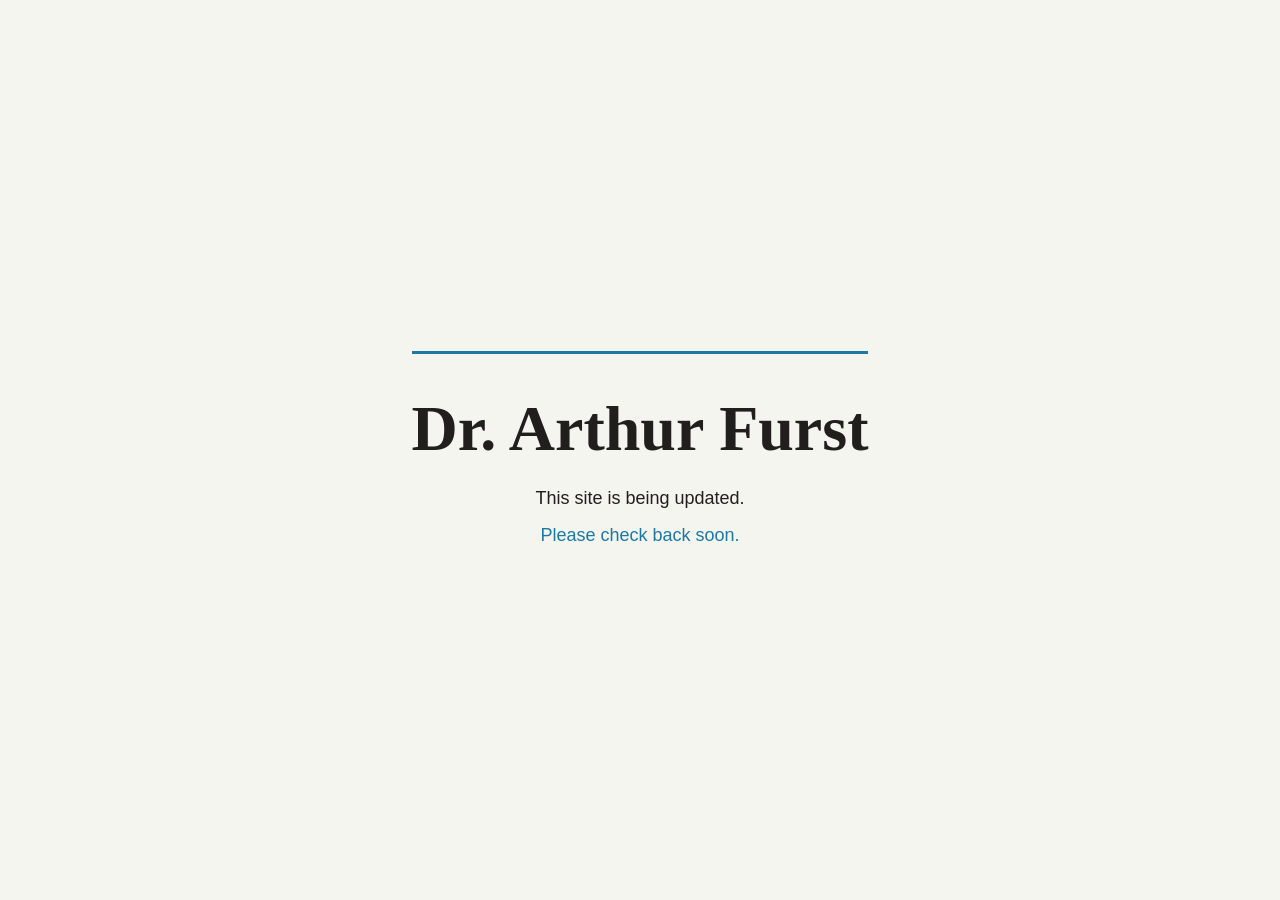
==== commit 43f328a3: "Replace live site with coming soon page" ====
--- a/articles.html
+++ b/articles.html
@@ -1,915 +1,13 @@
 <!DOCTYPE html>
 <html lang="en">
 <head>
-    <meta charset="UTF-8" />
-    <meta name="viewport" content="width=device-width, initial-scale=1.0" />
-    <title>All Articles &mdash; Dr. Arthur Furst</title>
-    <link rel="stylesheet" href="css/styles.css">
-    <style>
-        /* ── Page-specific overrides ── */
-        .articles-hero {
-            background: #f5f5f0;
-            padding: 72px 24px 48px;
-            text-align: center;
-            border-bottom: 1px solid #e5e5e0;
-        }
-        .articles-hero h1 { color: #1c79a2; margin-bottom: 12px; font-size: clamp(1.8rem, 4vw, 2.6rem); }
-        .articles-hero p  { color: #555; max-width: 620px; margin: 0 auto; font-size: 1.05rem; }
-        .back-link {
-            display: inline-flex; align-items: center; gap: 6px;
-            color: #1c79a2; font-size: 0.9rem; font-weight: 600;
-            text-decoration: none; margin-bottom: 24px;
-            transition: opacity .2s;
-        }
-        .back-link:hover { opacity: .7; }
-
-        /* ── Filter bar ── */
-        .filter-bar {
-            display: flex; flex-wrap: wrap; gap: 10px;
-            justify-content: center; padding: 32px 24px 0;
-        }
-        .filter-btn {
-            background: #fff; border: 1.5px solid #d0d0c8;
-            border-radius: 20px; padding: 6px 18px;
-            font-size: 0.88rem; font-weight: 600; cursor: pointer;
-            color: #444; transition: all .2s;
-        }
-        .filter-btn:hover, .filter-btn.active {
-            background: #1c79a2; border-color: #1c79a2; color: #fff;
-        }
-
-        /* ── Decade sections ── */
-        .decade-section { padding: 0 24px; max-width: 900px; margin: 0 auto; }
-        .decade-label {
-            font-size: 1.35rem; font-weight: 800; color: #1c79a2;
-            margin: 48px 0 16px; padding-bottom: 10px;
-            border-bottom: 2px solid #d6eaf4;
-            display: flex; align-items: center; gap: 12px;
-        }
-        .decade-label span.count {
-            font-size: 0.75rem; font-weight: 600; background: #e8f4fb;
-            color: #1c79a2; border-radius: 10px; padding: 2px 10px;
-        }
-
-        /* ── Article cards (match existing .pub-card) ── */
-        .pub-list { display: flex; flex-direction: column; gap: 12px; }
-        .pub-card {
-            display: flex; align-items: center; gap: 20px;
-            background: #fff; border-radius: 12px;
-            padding: 18px 24px; box-shadow: 0 1px 6px rgba(0,0,0,.06);
-            transition: box-shadow .2s, transform .2s;
-        }
-        .pub-card:hover { box-shadow: 0 4px 16px rgba(28,121,162,.12); transform: translateY(-1px); }
-        .pub-year {
-            font-size: 1.1rem; font-weight: 800; color: #1c79a2;
-            min-width: 46px; text-align: center;
-        }
-        .pub-info { flex: 1; }
-        .pub-info h3 { font-size: 0.97rem; font-weight: 600; color: #211f1b; margin-bottom: 2px; }
-        .pub-info p  { font-size: 0.82rem; color: #888; margin: 0; }
-        .link-btn {
-            display: inline-block; background: #1c79a2; color: #fff;
-            border: none; border-radius: 8px; padding: 8px 16px;
-            font-size: 0.82rem; font-weight: 600; white-space: nowrap;
-            cursor: pointer; text-decoration: none; transition: background .2s;
-        }
-        .link-btn:hover { background: #155f82; }
-
-        /* ── Scoped override: turn on flex so gap works for icon+text buttons ── */
-        .pub-card .link-btn, .pub-list .link-btn {
-            display: inline-flex;
-            align-items: center;
-            gap: 10px;
-        }
-        .btn-icon {
-            width: 20px; height: 20px;
-            filter: brightness(0) invert(1);
-            flex-shrink: 0;
-        }
-
-        /* ── Undated section ── */
-        .undated-label { color: #888; border-color: #e0e0d8; }
-        .undated-label span.count { background: #f0f0ea; color: #888; }
-
-        /* ── Footer spacing ── */
-        .articles-footer-gap { padding-bottom: 64px; }
-
-        @media (max-width: 600px) {
-            .pub-card { flex-wrap: wrap; gap: 12px; }
-            .pub-year  { min-width: auto; }
-            .link-btn  { width: 100%; text-align: center; justify-content: center; }
-        }
-    </style>
+  <meta charset="UTF-8">
+  <meta name="robots" content="noindex, nofollow">
+  <meta http-equiv="refresh" content="0; url=index.html">
+  <title>Dr. Arthur Furst | Coming Soon</title>
+  <link rel="canonical" href="index.html">
 </head>
 <body>
-
-<nav>
-    <ul>
-        <li><a href="index.html">Home</a></li>
-        <li><a href="index.html#biography">Biography</a></li>
-        <li><a href="index.html#timeline">Timeline</a></li>
-        <li><a href="index.html#scholarships">Scholarships</a></li>
-        <li><a href="index.html#publications">Publications</a></li>
-        <li><a href="index.html#gallery">Gallery</a></li>
-        <li><a href="index.html#awards">Awards</a></li>
-        <li><a href="index.html#testimonials">Voices &amp; Memories</a></li>
-        <li><a href="index.html#news">News</a></li>
-    </ul>
-</nav>
-
-<!-- Hero -->
-<div class="articles-hero">
-    <a href="index.html#publications" class="back-link">
-        <svg width="16" height="16" viewBox="0 0 24 24" fill="none" stroke="currentColor" stroke-width="2.5" stroke-linecap="round" stroke-linejoin="round"><polyline points="15 18 9 12 15 6"/></svg>
-        Back to Selected Publications
-    </a>
-    <h1>All Articles &amp; Publications</h1>
-    <p>A complete archive of Dr. Arthur Furst's articles, magazine features, and professional contributions spanning five decades of science and discovery.</p>
-</div>
-
-<!-- Filter bar -->
-<div class="filter-bar">
-    <button class="filter-btn active" data-decade="all">All</button>
-    <button class="filter-btn" data-decade="1970s">1970s</button>
-    <button class="filter-btn" data-decade="1980s">1980s</button>
-    <button class="filter-btn" data-decade="1990s">1990s</button>
-    <button class="filter-btn" data-decade="2000s">2000s</button>
-    <button class="filter-btn" data-decade="undated">Undated</button>
-</div>
-
-<!-- ═══════════════════════════ 1970s ═══════════════════════════ -->
-<div class="decade-section" data-decade-section="1970s">
-    <div class="decade-label">1970s <span class="count">10 articles</span></div>
-    <div class="pub-list">
-
-        <div class="pub-card">
-            <div class="pub-year">1975</div>
-            <div class="pub-info">
-                <h3>Dr. Furst — More Honors</h3>
-                <p>The Counselor</p>
-            </div>
-            <a href="assets/articles/1975 Counselor Dr Furst- More honors.pdf" target="_blank" class="link-btn">View Article<img src="assets/images/SVG's/file-pdf-sharp-light-full.svg" alt="" class="btn-icon"></a>
-        </div>
-
-        <div class="pub-card">
-            <div class="pub-year">1976</div>
-            <div class="pub-info">
-                <h3>Internationally Known Nutrition Expert Joins Neo-Life</h3>
-                <p>The Neo-Life National</p>
-            </div>
-            <a href="assets/articles/1976 The Neo-Life National Internationally known nutrition expert joins Neo-Life.pdf" target="_blank" class="link-btn">View Article<img src="assets/images/SVG's/file-pdf-sharp-light-full.svg" alt="" class="btn-icon"></a>
-        </div>
-
-        <div class="pub-card">
-            <div class="pub-year">1976</div>
-            <div class="pub-info">
-                <h3>Internationally Known Nutrition Expert Joins NL (Article)</h3>
-                <p>The Neo-Life National</p>
-            </div>
-            <a href="assets/articles/1976 The Neo-Life National article Internationally known nutrition expert joins NL.pdf" target="_blank" class="link-btn">View Article<img src="assets/images/SVG's/file-pdf-sharp-light-full.svg" alt="" class="btn-icon"></a>
-        </div>
-
-        <div class="pub-card">
-            <div class="pub-year">1978</div>
-            <div class="pub-info">
-                <h3>Dr. Furst at Special Symposium</h3>
-                <p>The Counselor</p>
-            </div>
-            <a href="assets/articles/1978 Counselor Dr. Furst at special symposium.pdf" target="_blank" class="link-btn">View Article<img src="assets/images/SVG's/file-pdf-sharp-light-full.svg" alt="" class="btn-icon"></a>
-        </div>
-
-        <div class="pub-card">
-            <div class="pub-year">1978</div>
-            <div class="pub-info">
-                <h3>Neo-Life's Director of Research Wins Award</h3>
-                <p>The Counselor</p>
-            </div>
-            <a href="assets/articles/1978 Counselor Neo-Lifes Director of Research wins award.pdf" target="_blank" class="link-btn">View Article<img src="assets/images/SVG's/file-pdf-sharp-light-full.svg" alt="" class="btn-icon"></a>
-        </div>
-
-        <div class="pub-card">
-            <div class="pub-year">1978</div>
-            <div class="pub-info">
-                <h3>Dr. Furst at Special Symposium (Article)</h3>
-                <p>The Counselor</p>
-            </div>
-            <a href="assets/articles/1978 Counselor article Dr. Furst at special symposium.pdf" target="_blank" class="link-btn">View Article<img src="assets/images/SVG's/file-pdf-sharp-light-full.svg" alt="" class="btn-icon"></a>
-        </div>
-
-        <div class="pub-card">
-            <div class="pub-year">1978</div>
-            <div class="pub-info">
-                <h3>Neo-Life Magazine Feature on Arthur Furst</h3>
-                <p>Neo-Life Magazine</p>
-            </div>
-            <a href="assets/articles/1978 Neo-Life Magazine about AF.pdf" target="_blank" class="link-btn">View Article<img src="assets/images/SVG's/file-pdf-sharp-light-full.svg" alt="" class="btn-icon"></a>
-        </div>
-
-        <div class="pub-card">
-            <div class="pub-year">1979</div>
-            <div class="pub-info">
-                <h3>An Introduction to Arthur Furst</h3>
-                <p>The Counselor</p>
-            </div>
-            <a href="assets/articles/1979 Counselor An Introduction to AF.pdf" target="_blank" class="link-btn">View Article<img src="assets/images/SVG's/file-pdf-sharp-light-full.svg" alt="" class="btn-icon"></a>
-        </div>
-
-        <div class="pub-card">
-            <div class="pub-year">1979</div>
-            <div class="pub-info">
-                <h3>SAB Article</h3>
-                <p>The Counselor</p>
-            </div>
-            <a href="assets/articles/1979 Counselor SAB article.pdf" target="_blank" class="link-btn">View Article<img src="assets/images/SVG's/file-pdf-sharp-light-full.svg" alt="" class="btn-icon"></a>
-        </div>
-
-        <div class="pub-card">
-            <div class="pub-year">1979</div>
-            <div class="pub-info">
-                <h3>Six for Success</h3>
-                <p>The Counselor</p>
-            </div>
-            <a href="assets/articles/1979 Counselor Six for Success.pdf" target="_blank" class="link-btn">View Article<img src="assets/images/SVG's/file-pdf-sharp-light-full.svg" alt="" class="btn-icon"></a>
-        </div>
-
-    </div>
-</div>
-
-<!-- ═══════════════════════════ 1980s ═══════════════════════════ -->
-<div class="decade-section" data-decade-section="1980s">
-    <div class="decade-label">1980s <span class="count">21 articles</span></div>
-    <div class="pub-list">
-
-        <div class="pub-card">
-            <div class="pub-year">1980</div>
-            <div class="pub-info">
-                <h3>Toxgard Returns — With Brand-New and Improved Formula</h3>
-                <p>The Counselor, December</p>
-            </div>
-            <a href="assets/articles/1980 Counselor Dec Toxgard returns--with brand-new and improved formula.pdf" target="_blank" class="link-btn">View Article<img src="assets/images/SVG's/file-pdf-sharp-light-full.svg" alt="" class="btn-icon"></a>
-        </div>
-
-        <div class="pub-card">
-            <div class="pub-year">1980</div>
-            <div class="pub-info">
-                <h3>Successful Selling</h3>
-                <p>The Counselor, January</p>
-            </div>
-            <a href="assets/articles/1980 Counselor Jan Successful Selling.pdf" target="_blank" class="link-btn">View Article<img src="assets/images/SVG's/file-pdf-sharp-light-full.svg" alt="" class="btn-icon"></a>
-        </div>
-
-        <div class="pub-card">
-            <div class="pub-year">1980</div>
-            <div class="pub-info">
-                <h3>Dr. Furst Honored</h3>
-                <p>The Counselor, July</p>
-            </div>
-            <a href="assets/articles/1980 Counselor July Dr. Furst honored.pdf" target="_blank" class="link-btn">View Article<img src="assets/images/SVG's/file-pdf-sharp-light-full.svg" alt="" class="btn-icon"></a>
-        </div>
-
-        <div class="pub-card">
-            <div class="pub-year">1980</div>
-            <div class="pub-info">
-                <h3>As I See It</h3>
-                <p>The Counselor, March</p>
-            </div>
-            <a href="assets/articles/1980 Counselor Mar As I See It.pdf" target="_blank" class="link-btn">View Article<img src="assets/images/SVG's/file-pdf-sharp-light-full.svg" alt="" class="btn-icon"></a>
-        </div>
-
-        <div class="pub-card">
-            <div class="pub-year">1980</div>
-            <div class="pub-info">
-                <h3>Technical Notes by Dr. Arthur Furst</h3>
-                <p>The Counselor, November</p>
-            </div>
-            <a href="assets/articles/1980 Counselor Nov Technical Notes by Dr AF.pdf" target="_blank" class="link-btn">View Article<img src="assets/images/SVG's/file-pdf-sharp-light-full.svg" alt="" class="btn-icon"></a>
-        </div>
-
-        <div class="pub-card">
-            <div class="pub-year">1980</div>
-            <div class="pub-info">
-                <h3>Editorial</h3>
-                <p>The Counselor, October</p>
-            </div>
-            <a href="assets/articles/1980 Counselor Oct Editorial.pdf" target="_blank" class="link-btn">View Article<img src="assets/images/SVG's/file-pdf-sharp-light-full.svg" alt="" class="btn-icon"></a>
-        </div>
-
-        <div class="pub-card">
-            <div class="pub-year">1981</div>
-            <div class="pub-info">
-                <h3>Keynote Address by Arthur Furst</h3>
-                <p>The Counselor, June</p>
-            </div>
-            <a href="assets/articles/1981 Counselor (June) Keynote Addresses by AF.pdf" target="_blank" class="link-btn">View Article<img src="assets/images/SVG's/file-pdf-sharp-light-full.svg" alt="" class="btn-icon"></a>
-        </div>
-
-        <div class="pub-card">
-            <div class="pub-year">1981</div>
-            <div class="pub-info">
-                <h3>NL Research: Meeting Today's Nutritional Needs with Tomorrow's Products</h3>
-                <p>The Counselor, January</p>
-            </div>
-            <a href="assets/articles/1981 Counselor Jan NL research- meeting todays nutritional needs with tomorrows products.pdf" target="_blank" class="link-btn">View Article<img src="assets/images/SVG's/file-pdf-sharp-light-full.svg" alt="" class="btn-icon"></a>
-        </div>
-
-        <div class="pub-card">
-            <div class="pub-year">1982</div>
-            <div class="pub-info">
-                <h3>Article by Arthur Furst</h3>
-                <p>The Counselor</p>
-            </div>
-            <a href="assets/articles/1982 Counselor AF article.pdf" target="_blank" class="link-btn">View Article<img src="assets/images/SVG's/file-pdf-sharp-light-full.svg" alt="" class="btn-icon"></a>
-        </div>
-
-        <div class="pub-card">
-            <div class="pub-year">1984</div>
-            <div class="pub-info">
-                <h3>Introduction to the Magazine by Arthur Furst</h3>
-                <p>The Counselor</p>
-            </div>
-            <a href="assets/articles/1984 Counselor - intro to mag by AF.pdf" target="_blank" class="link-btn">View Article<img src="assets/images/SVG's/file-pdf-sharp-light-full.svg" alt="" class="btn-icon"></a>
-        </div>
-
-        <div class="pub-card">
-            <div class="pub-year">1985</div>
-            <div class="pub-info">
-                <h3>Distributor Training Flyer</h3>
-                <p>The Counselor</p>
-            </div>
-            <a href="assets/articles/1985 Counselor - Distributor Training flyer.pdf" target="_blank" class="link-btn">View Article<img src="assets/images/SVG's/file-pdf-sharp-light-full.svg" alt="" class="btn-icon"></a>
-        </div>
-
-        <div class="pub-card">
-            <div class="pub-year">1985</div>
-            <div class="pub-info">
-                <h3>SAB Articles by AF, K. Hirsch, F. Hooper</h3>
-                <p>The Counselor</p>
-            </div>
-            <a href="assets/articles/1985 Counselor SAB articles by AF K Hirsch F Hooper.pdf" target="_blank" class="link-btn">View Article<img src="assets/images/SVG's/file-pdf-sharp-light-full.svg" alt="" class="btn-icon"></a>
-        </div>
-
-        <div class="pub-card">
-            <div class="pub-year">1985</div>
-            <div class="pub-info">
-                <h3>Founders Rallies Flyer</h3>
-                <p>GNLD</p>
-            </div>
-            <a href="assets/articles/1985 Founders Rallies flyer.pdf" target="_blank" class="link-btn">View Article<img src="assets/images/SVG's/file-pdf-sharp-light-full.svg" alt="" class="btn-icon"></a>
-        </div>
-
-        <div class="pub-card">
-            <div class="pub-year">1985</div>
-            <div class="pub-info">
-                <h3>Convention Speakers</h3>
-                <p>GNLD News, September</p>
-            </div>
-            <a href="assets/articles/1985 GNLD News Sept - Convention speakers.pdf" target="_blank" class="link-btn">View Article<img src="assets/images/SVG's/file-pdf-sharp-light-full.svg" alt="" class="btn-icon"></a>
-        </div>
-
-        <div class="pub-card">
-            <div class="pub-year">1986</div>
-            <div class="pub-info">
-                <h3>Arthur Furst Receives Klaus Schwarz Commemorative Medal</h3>
-                <p>The Counselor</p>
-            </div>
-            <a href="assets/articles/1986 Counselor - article AF receives Klaus Schwarz Commemorative Medal.pdf" target="_blank" class="link-btn">View Article<img src="assets/images/SVG's/file-pdf-sharp-light-full.svg" alt="" class="btn-icon"></a>
-        </div>
-
-        <div class="pub-card">
-            <div class="pub-year">1986</div>
-            <div class="pub-info">
-                <h3>Candida Albicans</h3>
-                <p>The Counselor</p>
-            </div>
-            <a href="assets/articles/1986 Counselor Candida Albicans.pdf" target="_blank" class="link-btn">View Article<img src="assets/images/SVG's/file-pdf-sharp-light-full.svg" alt="" class="btn-icon"></a>
-        </div>
-
-        <div class="pub-card">
-            <div class="pub-year">1986</div>
-            <div class="pub-info">
-                <h3>Free Radicals and Oxidants — The Damaging Effects</h3>
-                <p>The Counselor, by Arthur Furst</p>
-            </div>
-            <a href="assets/articles/1986 Counselor Free Radicals and Oxidants--The Damaging Effects by AF.pdf" target="_blank" class="link-btn">View Article<img src="assets/images/SVG's/file-pdf-sharp-light-full.svg" alt="" class="btn-icon"></a>
-        </div>
-
-        <div class="pub-card">
-            <div class="pub-year">1986</div>
-            <div class="pub-info">
-                <h3>Warning: Life on Earth Can Be Hazardous to Your Health (Betagard)</h3>
-                <p>GNLD Flyer</p>
-            </div>
-            <a href="assets/articles/1986 Flyer Warning- Life on Earth Can be Hazardous to your Health regarding Betagard.pdf" target="_blank" class="link-btn">View Article<img src="assets/images/SVG's/file-pdf-sharp-light-full.svg" alt="" class="btn-icon"></a>
-        </div>
-
-        <div class="pub-card">
-            <div class="pub-year">1986</div>
-            <div class="pub-info">
-                <h3>Nutritional Protection of the Immune System &amp; Betagard Flyer</h3>
-                <p>Professional Nurses Quarterly</p>
-            </div>
-            <a href="assets/articles/1986 Professional Nurses Quarterly - Betagard flyer & Nutritional Protection of the Immune System.pdf" target="_blank" class="link-btn">View Article<img src="assets/images/SVG's/file-pdf-sharp-light-full.svg" alt="" class="btn-icon"></a>
-        </div>
-
-        <div class="pub-card">
-            <div class="pub-year">1987</div>
-            <div class="pub-info">
-                <h3>Know Your Enemy: Cancer</h3>
-                <p>The Counselor, July — by Arthur Furst</p>
-            </div>
-            <a href="assets/articles/1987 Counselor July Know Your Enemy Cancer by AF.pdf" target="_blank" class="link-btn">View Article<img src="assets/images/SVG's/file-pdf-sharp-light-full.svg" alt="" class="btn-icon"></a>
-        </div>
-
-        <div class="pub-card">
-            <div class="pub-year">1988</div>
-            <div class="pub-info">
-                <h3>Arthur Furst on Air Filtration</h3>
-                <p>The Counselor, Sept–Oct</p>
-            </div>
-            <a href="assets/articles/1988 Counselor - AF on Air Filtration Sept Oct.pdf" target="_blank" class="link-btn">View Article<img src="assets/images/SVG's/file-pdf-sharp-light-full.svg" alt="" class="btn-icon"></a>
-        </div>
-
-        <div class="pub-card">
-            <div class="pub-year">1988</div>
-            <div class="pub-info">
-                <h3>Problems with Water</h3>
-                <p>The Counselor, May–June — by Arthur Furst</p>
-            </div>
-            <a href="assets/articles/1988 Counselor May June Problems With Water by AF.pdf" target="_blank" class="link-btn">View Article<img src="assets/images/SVG's/file-pdf-sharp-light-full.svg" alt="" class="btn-icon"></a>
-        </div>
-
-    </div>
-</div>
-
-<!-- ═══════════════════════════ 1990s ═══════════════════════════ -->
-<div class="decade-section" data-decade-section="1990s">
-    <div class="decade-label">1990s <span class="count">23 articles</span></div>
-    <div class="pub-list">
-
-        <div class="pub-card">
-            <div class="pub-year">1989</div>
-            <div class="pub-info">
-                <h3>Beta Carotene</h3>
-                <p>The Counselor, July–Aug — by Arthur Furst</p>
-            </div>
-            <a href="assets/articles/1989 Counselor - Beta Carotene by AF July Aug.pdf" target="_blank" class="link-btn">View Article<img src="assets/images/SVG's/file-pdf-sharp-light-full.svg" alt="" class="btn-icon"></a>
-        </div>
-
-        <div class="pub-card">
-            <div class="pub-year">1989</div>
-            <div class="pub-info">
-                <h3>An Environmental Update</h3>
-                <p>The Counselor, May–June — by Arthur Furst</p>
-            </div>
-            <a href="assets/articles/1989 Counselor May June An Environmental Update by AF.pdf" target="_blank" class="link-btn">View Article<img src="assets/images/SVG's/file-pdf-sharp-light-full.svg" alt="" class="btn-icon"></a>
-        </div>
-
-        <div class="pub-card">
-            <div class="pub-year">1989</div>
-            <div class="pub-info">
-                <h3>Arthur Furst Receiving Lifelong Contribution to the Betterment of Mankind Award</h3>
-                <p>The Counselor</p>
-            </div>
-            <a href="assets/articles/1989 Counselor article AF receiving lifelong contribution to the betterment of mankind from Bob.pdf" target="_blank" class="link-btn">View Article<img src="assets/images/SVG's/file-pdf-sharp-light-full.svg" alt="" class="btn-icon"></a>
-        </div>
-
-        <div class="pub-card">
-            <div class="pub-year">1989</div>
-            <div class="pub-info">
-                <h3>Article by Arthur Furst</h3>
-                <p>The Counselor</p>
-            </div>
-            <a href="assets/articles/1989 Counselor article by AF.pdf" target="_blank" class="link-btn">View Article<img src="assets/images/SVG's/file-pdf-sharp-light-full.svg" alt="" class="btn-icon"></a>
-        </div>
-
-        <div class="pub-card">
-            <div class="pub-year">1990</div>
-            <div class="pub-info">
-                <h3>One Man Can Make a Difference</h3>
-                <p>The Counselor</p>
-            </div>
-            <a href="assets/articles/1990 Counselor One man can make a difference.pdf" target="_blank" class="link-btn">View Article<img src="assets/images/SVG's/file-pdf-sharp-light-full.svg" alt="" class="btn-icon"></a>
-        </div>
-
-        <div class="pub-card">
-            <div class="pub-year">1990</div>
-            <div class="pub-info">
-                <h3>Arthur Furst Quote from Convention</h3>
-                <p>The Counselor, Sept–Oct</p>
-            </div>
-            <a href="assets/articles/1990 Counselor Sept Oct AF quote from convention.pdf" target="_blank" class="link-btn">View Article<img src="assets/images/SVG's/file-pdf-sharp-light-full.svg" alt="" class="btn-icon"></a>
-        </div>
-
-        <div class="pub-card">
-            <div class="pub-year">1990</div>
-            <div class="pub-info">
-                <h3>Translating Science into Choices for Your Health</h3>
-                <p>The Counselor</p>
-            </div>
-            <a href="assets/articles/1990 Counselor Translating science into choices for your health.pdf" target="_blank" class="link-btn">View Article<img src="assets/images/SVG's/file-pdf-sharp-light-full.svg" alt="" class="btn-icon"></a>
-        </div>
-
-        <div class="pub-card">
-            <div class="pub-year">1990</div>
-            <div class="pub-info">
-                <h3>Arthur Furst Article &amp; SAB</h3>
-                <p>The Counselor, Jan–Feb</p>
-            </div>
-            <a href="assets/articles/1990 Jan-Feb Counselor AF article & SAB.pdf" target="_blank" class="link-btn">View Article<img src="assets/images/SVG's/file-pdf-sharp-light-full.svg" alt="" class="btn-icon"></a>
-        </div>
-
-        <div class="pub-card">
-            <div class="pub-year">1990</div>
-            <div class="pub-info">
-                <h3>Australia Counsellor</h3>
-                <p>Australia Counsellor, May–Jun</p>
-            </div>
-            <a href="assets/articles/1990 Australia Counsellor May Jun.pdf" target="_blank" class="link-btn">View Article<img src="assets/images/SVG's/file-pdf-sharp-light-full.svg" alt="" class="btn-icon"></a>
-        </div>
-
-        <div class="pub-card">
-            <div class="pub-year">1992</div>
-            <div class="pub-info">
-                <h3>Dr. Furst Honored at UCLA</h3>
-                <p>GNLD News, Jan–Feb</p>
-            </div>
-            <a href="assets/articles/1992 GNLD News Dr AF honored at UCLA Jan Feb.pdf" target="_blank" class="link-btn">View Article<img src="assets/images/SVG's/file-pdf-sharp-light-full.svg" alt="" class="btn-icon"></a>
-        </div>
-
-        <div class="pub-card">
-            <div class="pub-year">1993</div>
-            <div class="pub-info">
-                <h3>Arthur Furst Accomplishments</h3>
-                <p>GNLD</p>
-            </div>
-            <a href="assets/articles/1993 AF accomplishments.pdf" target="_blank" class="link-btn">View Article<img src="assets/images/SVG's/file-pdf-sharp-light-full.svg" alt="" class="btn-icon"></a>
-        </div>
-
-        <div class="pub-card">
-            <div class="pub-year">1994</div>
-            <div class="pub-info">
-                <h3>Neo-Life Magazine SAB Profile</h3>
-                <p>Neo-Life Magazine, Spring</p>
-            </div>
-            <a href="assets/articles/1994 Neo-Life Mag AF SAB profile Spring.pdf" target="_blank" class="link-btn">View Article<img src="assets/images/SVG's/file-pdf-sharp-light-full.svg" alt="" class="btn-icon"></a>
-        </div>
-
-        <div class="pub-card">
-            <div class="pub-year">1995</div>
-            <div class="pub-info">
-                <h3>The Experts Discuss Immune Function</h3>
-                <p>Neo-Life Magazine — Article by Arthur Furst</p>
-            </div>
-            <a href="assets/articles/1995 Neo-Life Magazine The Experts Discuss Immune Function - AF article.pdf" target="_blank" class="link-btn">View Article<img src="assets/images/SVG's/file-pdf-sharp-light-full.svg" alt="" class="btn-icon"></a>
-        </div>
-
-        <div class="pub-card">
-            <div class="pub-year">1995</div>
-            <div class="pub-info">
-                <h3>SAB Discussion on Immune System</h3>
-                <p>Neo-Life Magazine, Fall</p>
-            </div>
-            <a href="assets/articles/1995 Neo-Life Magazine SAB discussion on Immune System Fall.pdf" target="_blank" class="link-btn">View Article<img src="assets/images/SVG's/file-pdf-sharp-light-full.svg" alt="" class="btn-icon"></a>
-        </div>
-
-        <div class="pub-card">
-            <div class="pub-year">1995</div>
-            <div class="pub-info">
-                <h3>SAB &amp; Global Science Network Pamphlet</h3>
-                <p>GNLD</p>
-            </div>
-            <a href="assets/articles/1995 SAB & Global Science Network pamplet.pdf" target="_blank" class="link-btn">View Article<img src="assets/images/SVG's/file-pdf-sharp-light-full.svg" alt="" class="btn-icon"></a>
-        </div>
-
-        <div class="pub-card">
-            <div class="pub-year">1996</div>
-            <div class="pub-info">
-                <h3>Phytonutrients — Spring Feature</h3>
-                <p>Lifestyle, by Arthur Furst</p>
-            </div>
-            <a href="assets/articles/1996 Lifestyle AF Phytonutrients Spring.pdf" target="_blank" class="link-btn">View Article<img src="assets/images/SVG's/file-pdf-sharp-light-full.svg" alt="" class="btn-icon"></a>
-        </div>
-
-        <div class="pub-card">
-            <div class="pub-year">1996</div>
-            <div class="pub-info">
-                <h3>Cancer Growth Inhibited 90% by GNLD Flavonoids</h3>
-                <p>Lifestyle</p>
-            </div>
-            <a href="assets/articles/1996 Lifestyle Cancer Growth Inhibited 90% by GNLD Flavonoids.pdf" target="_blank" class="link-btn">View Article<img src="assets/images/SVG's/file-pdf-sharp-light-full.svg" alt="" class="btn-icon"></a>
-        </div>
-
-        <div class="pub-card">
-            <div class="pub-year">1996</div>
-            <div class="pub-info">
-                <h3>The Science Behind Our Products Just Expanded</h3>
-                <p>Neo-Life Magazine</p>
-            </div>
-            <a href="assets/articles/1996 Neo-Life Magazine Science Behind Products Just Expanded.pdf" target="_blank" class="link-btn">View Article<img src="assets/images/SVG's/file-pdf-sharp-light-full.svg" alt="" class="btn-icon"></a>
-        </div>
-
-        <div class="pub-card">
-            <div class="pub-year">1998</div>
-            <div class="pub-info">
-                <h3>SAB Update</h3>
-                <p>GNLD News</p>
-            </div>
-            <a href="assets/articles/1998 GNLD News SAB Update.pdf" target="_blank" class="link-btn">View Article<img src="assets/images/SVG's/file-pdf-sharp-light-full.svg" alt="" class="btn-icon"></a>
-        </div>
-
-        <div class="pub-card">
-            <div class="pub-year">1998</div>
-            <div class="pub-info">
-                <h3>Phytonutrients and Antioxidants: Their Role in Anti-Aging and Cancer Prevention</h3>
-                <p>GNLD Lecture Program</p>
-            </div>
-            <a href="assets/articles/1998 GNLD Phytonutrients and Antioxidants- Their Role in Anti-Aging and Cancer Prevention lecture program.pdf" target="_blank" class="link-btn">View Article<img src="assets/images/SVG's/file-pdf-sharp-light-full.svg" alt="" class="btn-icon"></a>
-        </div>
-
-        <div class="pub-card">
-            <div class="pub-year">1998</div>
-            <div class="pub-info">
-                <h3>Arthur Furst Speaks at an Event</h3>
-                <p>Lifestyle, July–Aug–Sept</p>
-            </div>
-            <a href="assets/articles/1998 Lifestyle AF speaks at an event July Aug Sept.pdf" target="_blank" class="link-btn">View Article<img src="assets/images/SVG's/file-pdf-sharp-light-full.svg" alt="" class="btn-icon"></a>
-        </div>
-
-        <div class="pub-card">
-            <div class="pub-year">1998</div>
-            <div class="pub-info">
-                <h3>SAB &amp; Global Science Network Pamphlet</h3>
-                <p>GNLD</p>
-            </div>
-            <a href="assets/articles/1998 SAB & Global Science Network pamplet.pdf" target="_blank" class="link-btn">View Article<img src="assets/images/SVG's/file-pdf-sharp-light-full.svg" alt="" class="btn-icon"></a>
-        </div>
-
-        <div class="pub-card">
-            <div class="pub-year">1999</div>
-            <div class="pub-info">
-                <h3>Dr. Furst Published in Chemical Engineering News</h3>
-                <p>GNLD News</p>
-            </div>
-            <a href="assets/articles/1999 GNLD News Dr AF published in Chemical Engineering News.pdf" target="_blank" class="link-btn">View Article<img src="assets/images/SVG's/file-pdf-sharp-light-full.svg" alt="" class="btn-icon"></a>
-        </div>
-
-        <div class="pub-card">
-            <div class="pub-year">1999</div>
-            <div class="pub-info">
-                <h3>SAB &amp; Global Science Network Pamphlet</h3>
-                <p>GNLD</p>
-            </div>
-            <a href="assets/articles/1999 SAB & Global Science Network pamplet.pdf" target="_blank" class="link-btn">View Article<img src="assets/images/SVG's/file-pdf-sharp-light-full.svg" alt="" class="btn-icon"></a>
-        </div>
-
-    </div>
-</div>
-
-<!-- ═══════════════════════════ 2000s ═══════════════════════════ -->
-<div class="decade-section" data-decade-section="2000s">
-    <div class="decade-label">2000s <span class="count">15 articles</span></div>
-    <div class="pub-list">
-
-        <div class="pub-card">
-            <div class="pub-year">2000</div>
-            <div class="pub-info">
-                <h3>Lifestyle Feature — Arthur Furst</h3>
-                <p>Lifestyle, Apr–May–Jun</p>
-            </div>
-            <a href="assets/articles/2000 Lifestyle AF Apr May Jun.pdf" target="_blank" class="link-btn">View Article<img src="assets/images/SVG's/file-pdf-sharp-light-full.svg" alt="" class="btn-icon"></a>
-        </div>
-
-        <div class="pub-card">
-            <div class="pub-year">2000</div>
-            <div class="pub-info">
-                <h3>Arthur Furst's Farewell Letter</h3>
-                <p>Lifestyle, Apr–May–Jun</p>
-            </div>
-            <a href="assets/articles/2000 Lifestyle AF Farewell Letter Apr May Jun.pdf" target="_blank" class="link-btn">View Article<img src="assets/images/SVG's/file-pdf-sharp-light-full.svg" alt="" class="btn-icon"></a>
-        </div>
-
-        <div class="pub-card">
-            <div class="pub-year">2000</div>
-            <div class="pub-info">
-                <h3>Celebrating Dr. Arthur Furst</h3>
-                <p>Lifestyle</p>
-            </div>
-            <a href="assets/articles/2000 Lifestyle Celebrating Dr. AF b&w scan.pdf" target="_blank" class="link-btn">View Article<img src="assets/images/SVG's/file-pdf-sharp-light-full.svg" alt="" class="btn-icon"></a>
-        </div>
-
-        <div class="pub-card">
-            <div class="pub-year">2001</div>
-            <div class="pub-info">
-                <h3>Breaking News</h3>
-                <p>GNLD News</p>
-            </div>
-            <a href="assets/articles/2001 GNLD News Breaking News.pdf" target="_blank" class="link-btn">View Article<img src="assets/images/SVG's/file-pdf-sharp-light-full.svg" alt="" class="btn-icon"></a>
-        </div>
-
-        <div class="pub-card">
-            <div class="pub-year">2002</div>
-            <div class="pub-info">
-                <h3>Stanford &amp; SAB Unite</h3>
-                <p>GNLD News</p>
-            </div>
-            <a href="assets/articles/2002 GNLD News Stanford & SAB unite.pdf" target="_blank" class="link-btn">View Article<img src="assets/images/SVG's/file-pdf-sharp-light-full.svg" alt="" class="btn-icon"></a>
-        </div>
-
-        <div class="pub-card">
-            <div class="pub-year">2002</div>
-            <div class="pub-info">
-                <h3>Arthur Furst, GNLD &amp; SAB Work Together</h3>
-                <p>Lifestyle, Jul–Aug–Sept</p>
-            </div>
-            <a href="assets/articles/2002 Lifestyle - AF GNLD & SAB work together Jul Aug Sept.pdf" target="_blank" class="link-btn">View Article<img src="assets/images/SVG's/file-pdf-sharp-light-full.svg" alt="" class="btn-icon"></a>
-        </div>
-
-        <div class="pub-card">
-            <div class="pub-year">2002</div>
-            <div class="pub-info">
-                <h3>SAB Feature</h3>
-                <p>Lifestyle, Winter — Jan–Feb–Mar</p>
-            </div>
-            <a href="assets/articles/2002 Lifestyle Winter Jan Feb Mar SAB.pdf" target="_blank" class="link-btn">View Article<img src="assets/images/SVG's/file-pdf-sharp-light-full.svg" alt="" class="btn-icon"></a>
-        </div>
-
-        <div class="pub-card">
-            <div class="pub-year">2003</div>
-            <div class="pub-info">
-                <h3>SAB Issue 3</h3>
-                <p>Lifestyle</p>
-            </div>
-            <a href="assets/articles/2003 Lifestyle SAB Issue 3.pdf" target="_blank" class="link-btn">View Article<img src="assets/images/SVG's/file-pdf-sharp-light-full.svg" alt="" class="btn-icon"></a>
-        </div>
-
-        <div class="pub-card">
-            <div class="pub-year">2003</div>
-            <div class="pub-info">
-                <h3>SAB &amp; Global Science Network Pamphlet</h3>
-                <p>GNLD</p>
-            </div>
-            <a href="assets/articles/2003 SAB & Global Science Network pamplet.pdf" target="_blank" class="link-btn">View Article<img src="assets/images/SVG's/file-pdf-sharp-light-full.svg" alt="" class="btn-icon"></a>
-        </div>
-
-        <div class="pub-card">
-            <div class="pub-year">2004</div>
-            <div class="pub-info">
-                <h3>SAB &amp; Stanford — Summer</h3>
-                <p>Lifestyle</p>
-            </div>
-            <a href="assets/articles/2004 Lifestyle Summer SAB & Stanford.pdf" target="_blank" class="link-btn">View Article<img src="assets/images/SVG's/file-pdf-sharp-light-full.svg" alt="" class="btn-icon"></a>
-        </div>
-
-        <div class="pub-card">
-            <div class="pub-year">2005</div>
-            <div class="pub-info">
-                <h3>SAB &amp; Stanford — Summer</h3>
-                <p>Lifestyle</p>
-            </div>
-            <a href="assets/articles/2005 Lifestyle Summer SAB & Stanford.pdf" target="_blank" class="link-btn">View Article<img src="assets/images/SVG's/file-pdf-sharp-light-full.svg" alt="" class="btn-icon"></a>
-        </div>
-
-        <div class="pub-card">
-            <div class="pub-year">2005</div>
-            <div class="pub-info">
-                <h3>SAB &amp; Global Science Network Pamphlet</h3>
-                <p>GNLD</p>
-            </div>
-            <a href="assets/articles/2005 SAB & Global Science Network pamphlet.pdf" target="_blank" class="link-btn">View Article<img src="assets/images/SVG's/file-pdf-sharp-light-full.svg" alt="" class="btn-icon"></a>
-        </div>
-
-        <div class="pub-card">
-            <div class="pub-year">2005</div>
-            <div class="pub-info">
-                <h3>SAB Feature</h3>
-                <p>GNLD</p>
-            </div>
-            <a href="assets/articles/2005 SAB.pdf" target="_blank" class="link-btn">View Article<img src="assets/images/SVG's/file-pdf-sharp-light-full.svg" alt="" class="btn-icon"></a>
-        </div>
-
-        <div class="pub-card">
-            <div class="pub-year">2006</div>
-            <div class="pub-info">
-                <h3>In Memory of Arthur Furst</h3>
-                <p>GNLD News, Winter</p>
-            </div>
-            <a href="assets/articles/2006 GNLD News In Memory of AF Winter.pdf" target="_blank" class="link-btn">View Article<img src="assets/images/SVG's/file-pdf-sharp-light-full.svg" alt="" class="btn-icon"></a>
-        </div>
-
-        <div class="pub-card">
-            <div class="pub-year">2006</div>
-            <div class="pub-info">
-                <h3>What the Experts Are Saying about Vitality Aloe Vera Plus</h3>
-                <p>Lifestyle</p>
-            </div>
-            <a href="assets/articles/Lifestyle What the Experts are Saying about Vitality Aloe Vera Plus.pdf" target="_blank" class="link-btn">View Article<img src="assets/images/SVG's/file-pdf-sharp-light-full.svg" alt="" class="btn-icon"></a>
-        </div>
-
-    </div>
-</div>
-
-<!-- ═══════════════════════════ Undated ═══════════════════════════ -->
-<div class="decade-section" data-decade-section="undated">
-    <div class="decade-label undated-label">Undated <span class="count">4 articles</span></div>
-    <div class="pub-list">
-
-        <div class="pub-card">
-            <div class="pub-year" style="color:#aaa;">—</div>
-            <div class="pub-info">
-                <h3>GNLD SAB Science Article</h3>
-                <p>GNLD</p>
-            </div>
-            <a href="assets/articles/GNLD SAB Science article.pdf" target="_blank" class="link-btn">View Article<img src="assets/images/SVG's/file-pdf-sharp-light-full.svg" alt="" class="btn-icon"></a>
-        </div>
-
-        <div class="pub-card">
-            <div class="pub-year" style="color:#aaa;">—</div>
-            <div class="pub-info">
-                <h3>Global Science Network SAB Article</h3>
-                <p>GNLD</p>
-            </div>
-            <a href="assets/articles/Global Science Network SAB article.pdf" target="_blank" class="link-btn">View Article<img src="assets/images/SVG's/file-pdf-sharp-light-full.svg" alt="" class="btn-icon"></a>
-        </div>
-
-        <div class="pub-card">
-            <div class="pub-year" style="color:#aaa;">—</div>
-            <div class="pub-info">
-                <h3>In Memory of Dr. Arthur Furst</h3>
-                <p>Memorial Flyer</p>
-            </div>
-            <a href="assets/articles/In Memory of Dr AF flyer.pdf" target="_blank" class="link-btn">View Article<img src="assets/images/SVG's/file-pdf-sharp-light-full.svg" alt="" class="btn-icon"></a>
-        </div>
-
-        <div class="pub-card">
-            <div class="pub-year" style="color:#aaa;">—</div>
-            <div class="pub-info">
-                <h3>What the Experts Are Saying about Vitality Aloe Vera Plus</h3>
-                <p>Lifestyle</p>
-            </div>
-            <a href="assets/articles/Lifestyle What the Experts are Saying about Vitality Aloe Vera Plus.pdf" target="_blank" class="link-btn">View Article<img src="assets/images/SVG's/file-pdf-sharp-light-full.svg" alt="" class="btn-icon"></a>
-        </div>
-
-    </div>
-</div>
-
-<div class="articles-footer-gap"></div>
-
-<!-- Footer -->
-<footer>
-    <div class="footer-grid">
-        <div>
-            <h3>Dr. Arthur Furst</h3>
-            <p style="margin-bottom:8px;">1916 &ndash; 1999</p>
-            <p>In loving memory of Dr. Arthur Furst, whose pioneering research in toxicology and chemical carcinogenesis continues to protect public health worldwide.</p>
-        </div>
-        <div>
-            <h3>Explore</h3>
-            <ul>
-                <li><a href="index.html#biography">Biography</a></li>
-                <li><a href="index.html#timeline">Timeline</a></li>
-                <li><a href="index.html#scholarships">Scholarship Recipients</a></li>
-                <li><a href="index.html#publications">Publications</a></li>
-                <li><a href="index.html#gallery">Gallery</a></li>
-                <li><a href="index.html#awards">Awards</a></li>
-                <li><a href="index.html#testimonials">Voices &amp; Memories</a></li>
-                <li><a href="index.html#news">News</a></li>
-            </ul>
-        </div>
-        <div>
-            <h3>Legacy</h3>
-            <ul>
-                <li>Pioneer in Toxicology</li>
-                <li>Cancer Research Leader</li>
-                <li>Educator &amp; Mentor</li>
-                <li>200+ Publications</li>
-            </ul>
-        </div>
-    </div>
-    <div class="footer-bottom">
-        <p>&copy; 2026 In Memory of Dr. Arthur Furst. This memorial website honors his life and legacy.</p>
-    </div>
-</footer>
-
-<script>
-    // Decade filter
-    const btns = document.querySelectorAll('.filter-btn');
-    const sections = document.querySelectorAll('[data-decade-section]');
-
-    btns.forEach(btn => {
-      btn.addEventListener('click', () => {
-        btns.forEach(b => b.classList.remove('active'));
-        btn.classList.add('active');
-        const target = btn.dataset.decade;
-        sections.forEach(sec => {
-          if (target === 'all' || sec.dataset.decadeSection === target) {
-            sec.style.display = '';
-          } else {
-            sec.style.display = 'none';
-          }
-        });
-      });
-    });
-</script>
-
+  <p><a href="index.html">Continue</a></p>
 </body>
-</html>+</html>
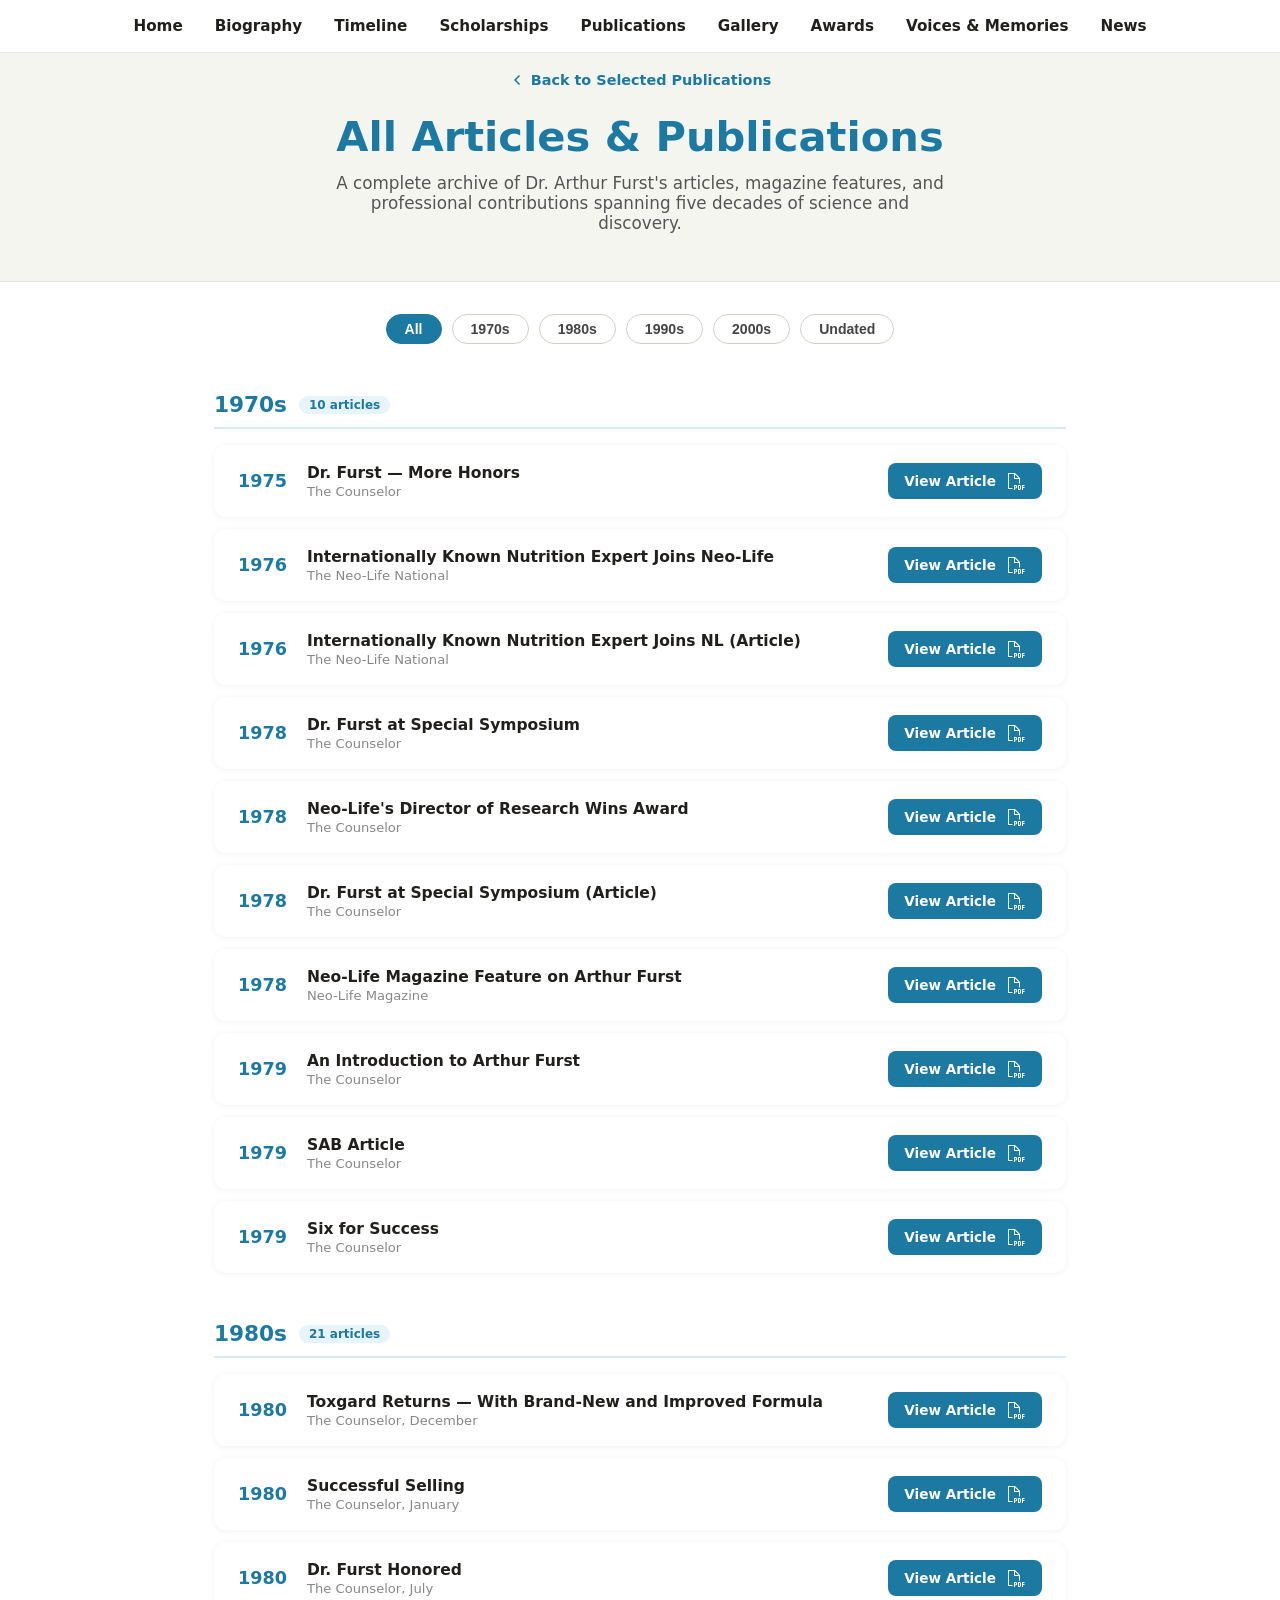
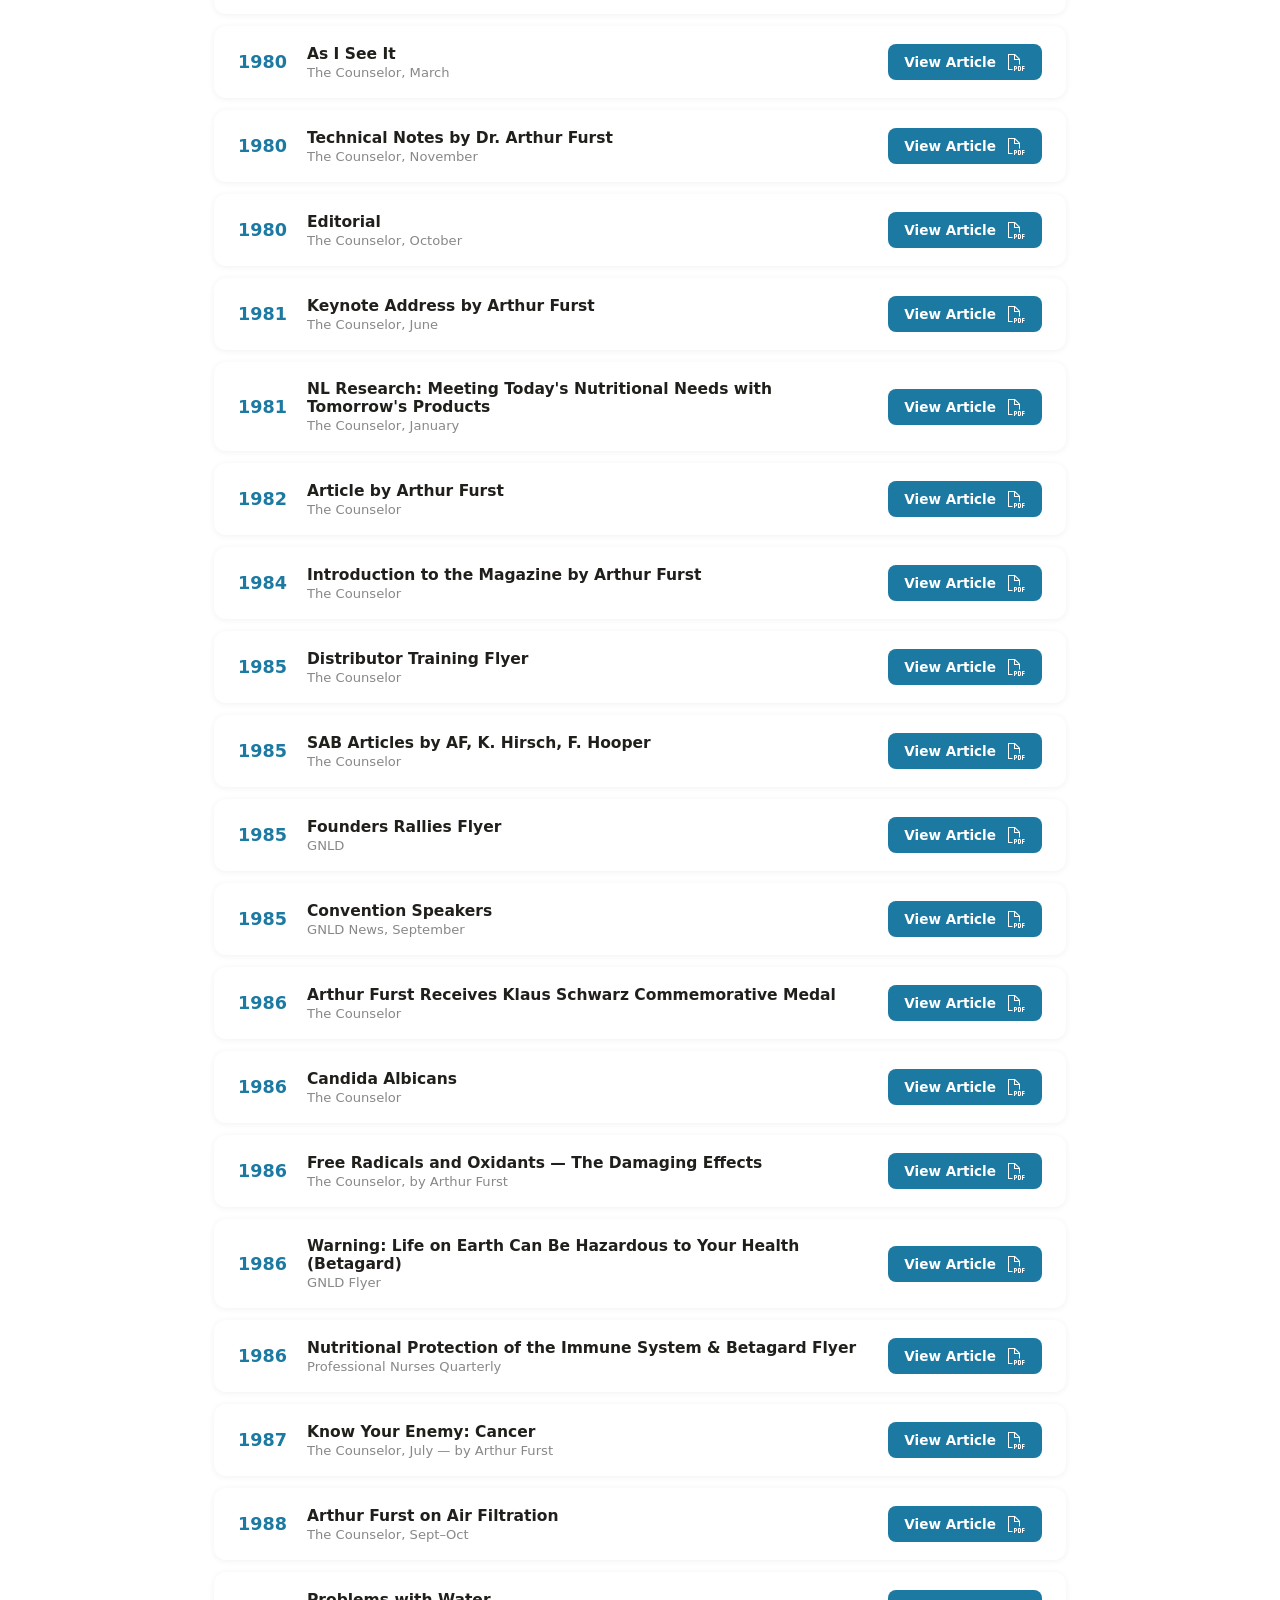
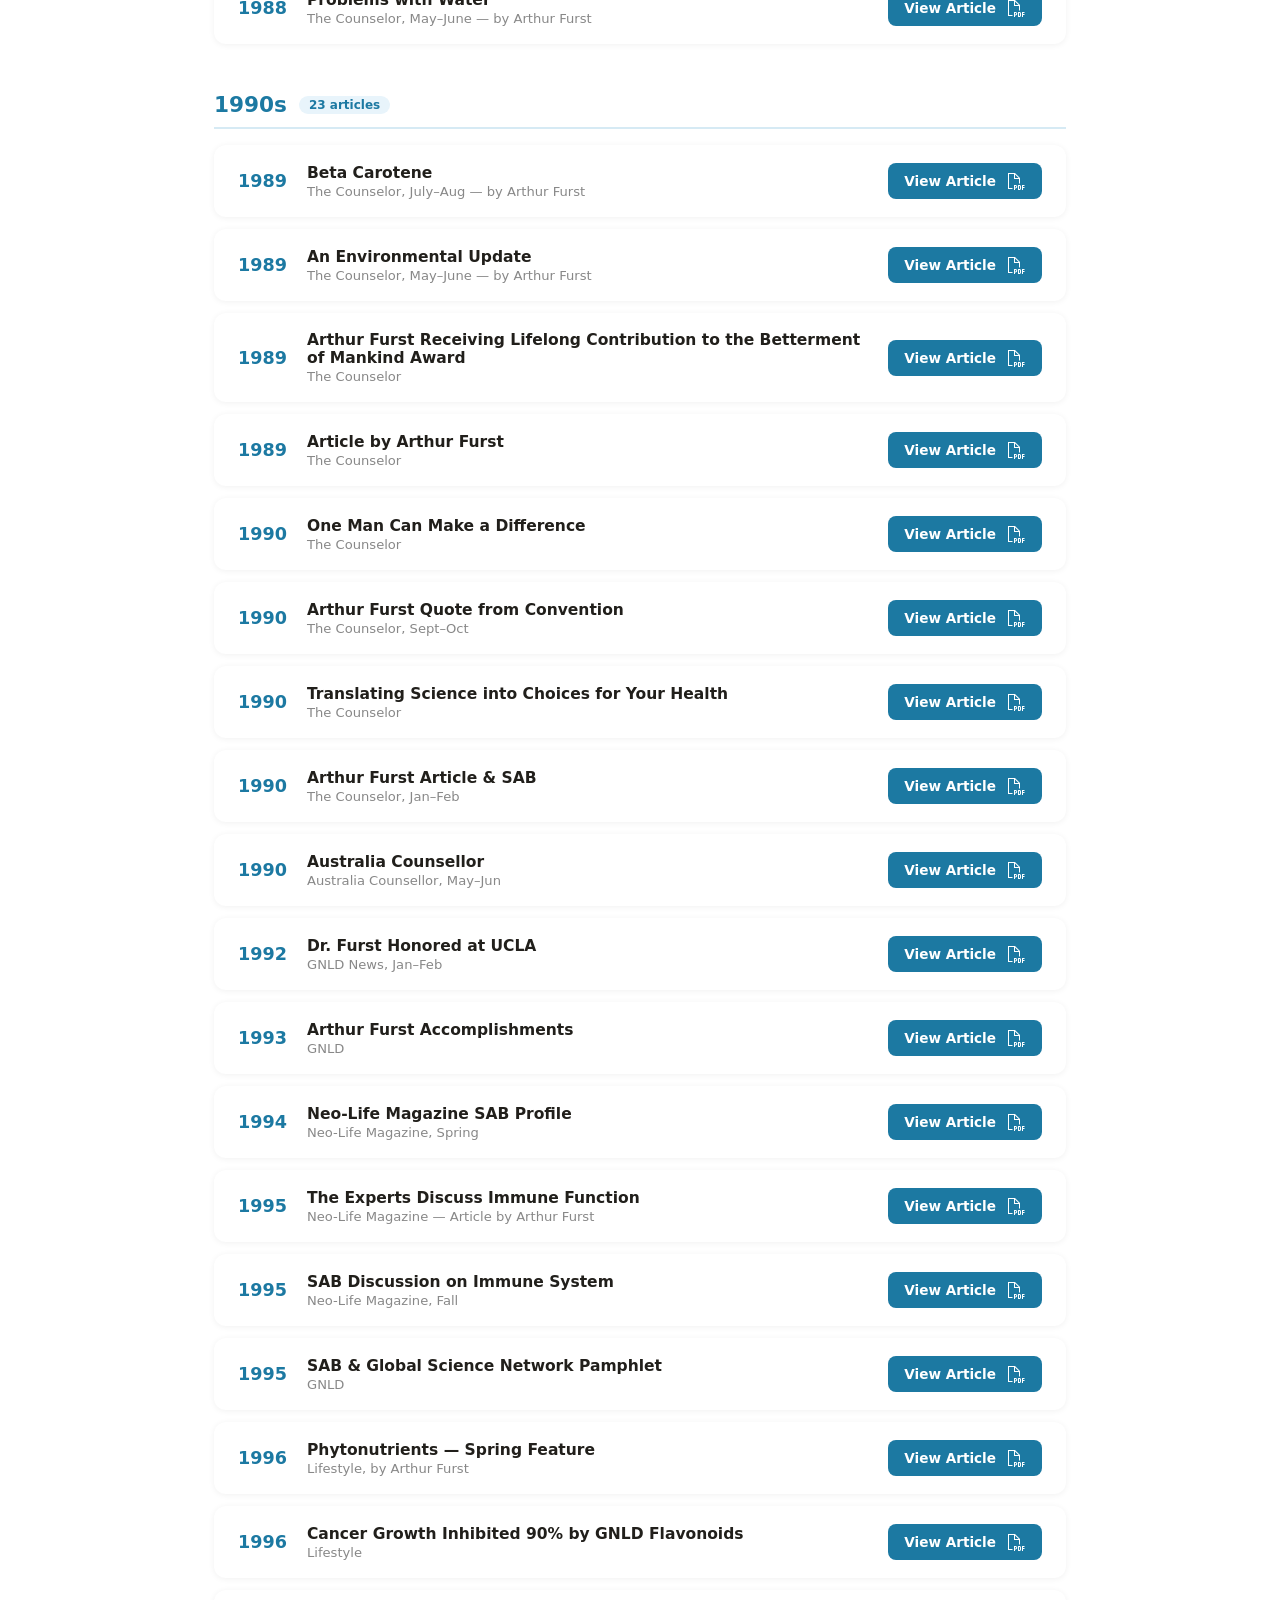
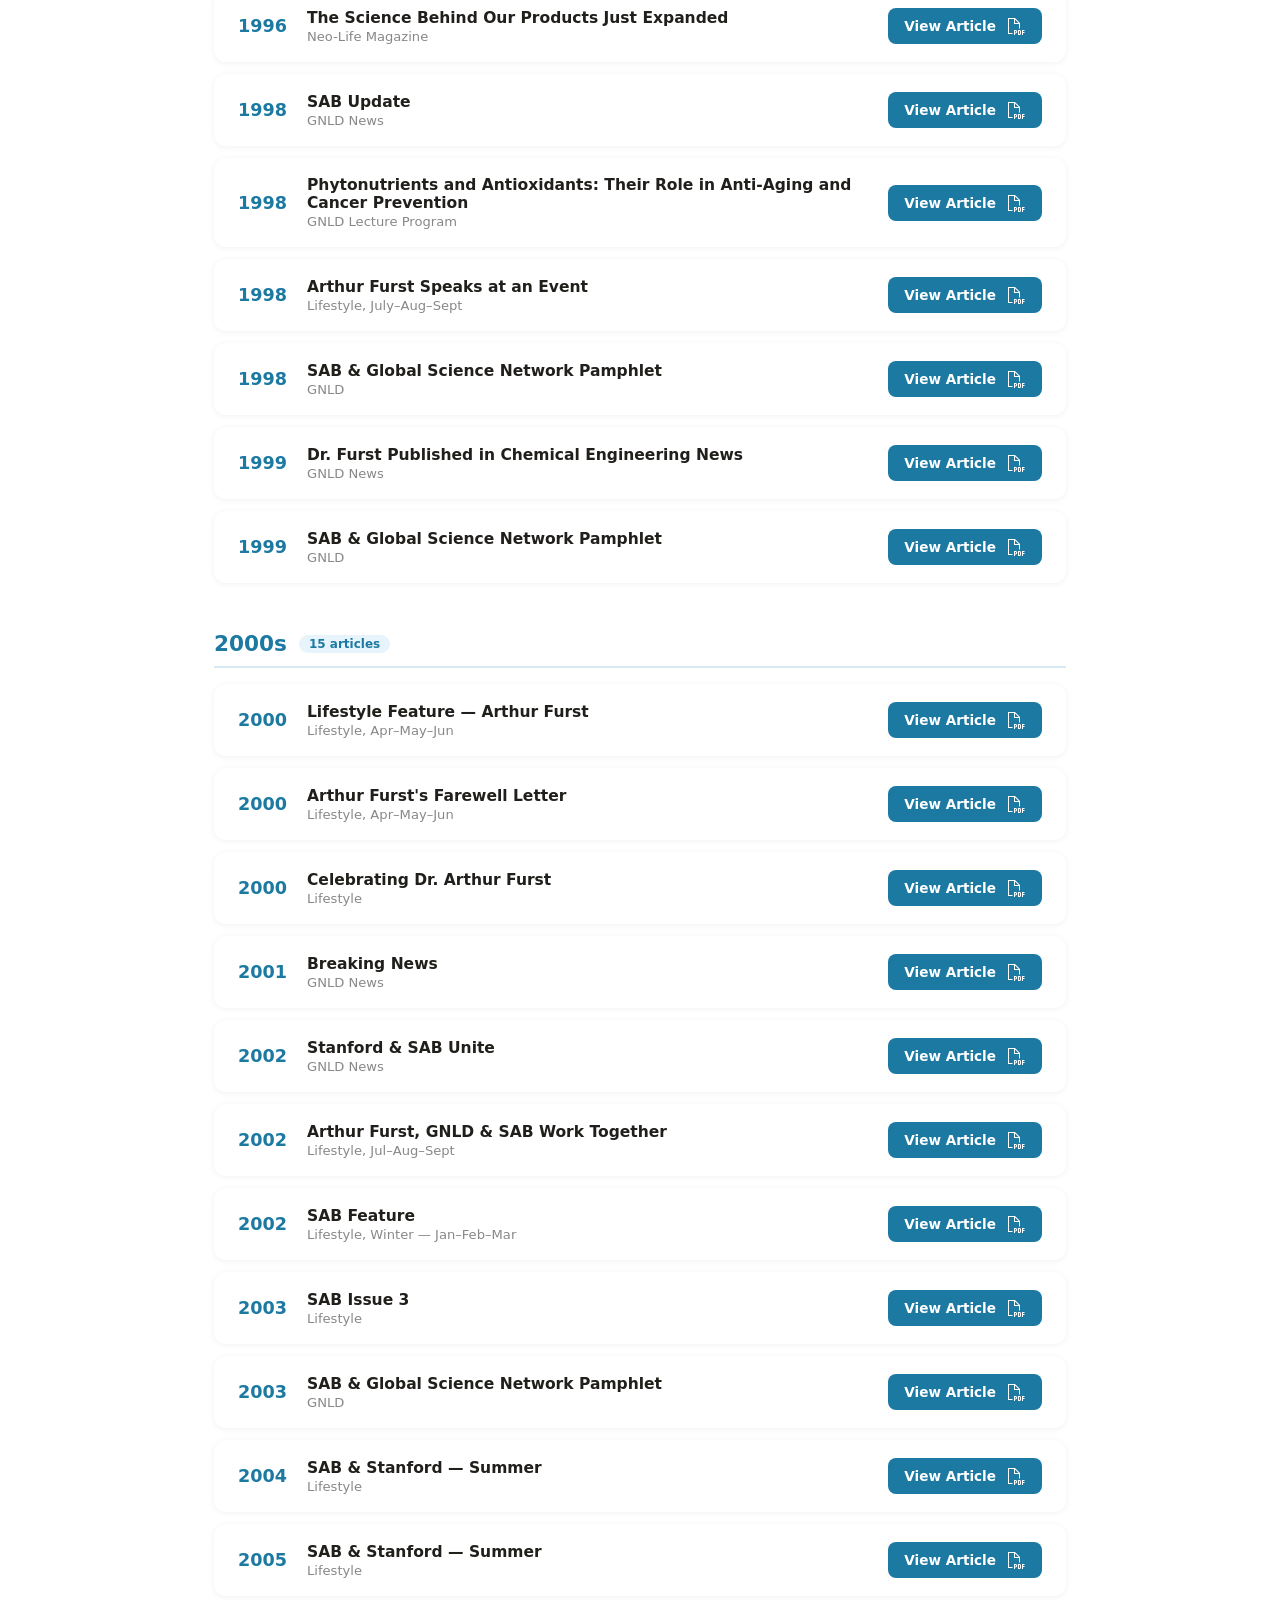
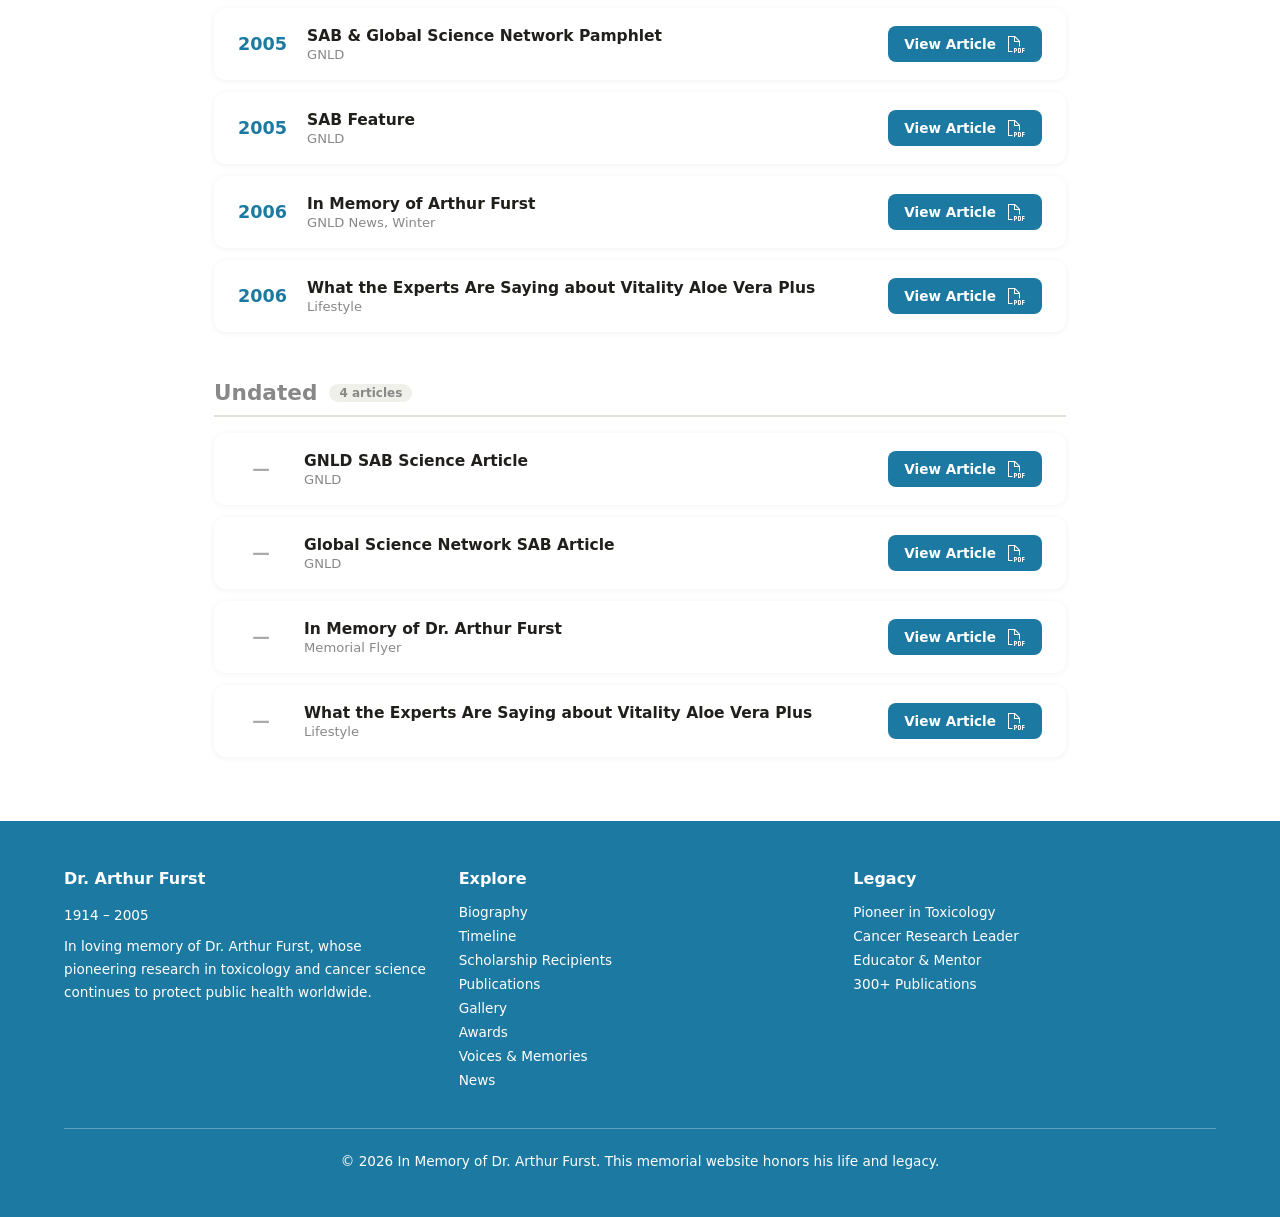
==== commit 0c4047ce: "content: update footer dates and publication count on archive pages" ====
--- a/articles.html
+++ b/articles.html
@@ -1,13 +1,915 @@
 <!DOCTYPE html>
 <html lang="en">
 <head>
-  <meta charset="UTF-8">
-  <meta name="robots" content="noindex, nofollow">
-  <meta http-equiv="refresh" content="0; url=index.html">
-  <title>Dr. Arthur Furst | Coming Soon</title>
-  <link rel="canonical" href="index.html">
+    <meta charset="UTF-8" />
+    <meta name="viewport" content="width=device-width, initial-scale=1.0" />
+    <title>All Articles &mdash; Dr. Arthur Furst</title>
+    <link rel="stylesheet" href="css/styles.css">
+    <style>
+        /* ── Page-specific overrides ── */
+        .articles-hero {
+            background: #f5f5f0;
+            padding: 72px 24px 48px;
+            text-align: center;
+            border-bottom: 1px solid #e5e5e0;
+        }
+        .articles-hero h1 { color: #1c79a2; margin-bottom: 12px; font-size: clamp(1.8rem, 4vw, 2.6rem); }
+        .articles-hero p  { color: #555; max-width: 620px; margin: 0 auto; font-size: 1.05rem; }
+        .back-link {
+            display: inline-flex; align-items: center; gap: 6px;
+            color: #1c79a2; font-size: 0.9rem; font-weight: 600;
+            text-decoration: none; margin-bottom: 24px;
+            transition: opacity .2s;
+        }
+        .back-link:hover { opacity: .7; }
+
+        /* ── Filter bar ── */
+        .filter-bar {
+            display: flex; flex-wrap: wrap; gap: 10px;
+            justify-content: center; padding: 32px 24px 0;
+        }
+        .filter-btn {
+            background: #fff; border: 1.5px solid #d0d0c8;
+            border-radius: 20px; padding: 6px 18px;
+            font-size: 0.88rem; font-weight: 600; cursor: pointer;
+            color: #444; transition: all .2s;
+        }
+        .filter-btn:hover, .filter-btn.active {
+            background: #1c79a2; border-color: #1c79a2; color: #fff;
+        }
+
+        /* ── Decade sections ── */
+        .decade-section { padding: 0 24px; max-width: 900px; margin: 0 auto; }
+        .decade-label {
+            font-size: 1.35rem; font-weight: 800; color: #1c79a2;
+            margin: 48px 0 16px; padding-bottom: 10px;
+            border-bottom: 2px solid #d6eaf4;
+            display: flex; align-items: center; gap: 12px;
+        }
+        .decade-label span.count {
+            font-size: 0.75rem; font-weight: 600; background: #e8f4fb;
+            color: #1c79a2; border-radius: 10px; padding: 2px 10px;
+        }
+
+        /* ── Article cards (match existing .pub-card) ── */
+        .pub-list { display: flex; flex-direction: column; gap: 12px; }
+        .pub-card {
+            display: flex; align-items: center; gap: 20px;
+            background: #fff; border-radius: 12px;
+            padding: 18px 24px; box-shadow: 0 1px 6px rgba(0,0,0,.06);
+            transition: box-shadow .2s, transform .2s;
+        }
+        .pub-card:hover { box-shadow: 0 4px 16px rgba(28,121,162,.12); transform: translateY(-1px); }
+        .pub-year {
+            font-size: 1.1rem; font-weight: 800; color: #1c79a2;
+            min-width: 46px; text-align: center;
+        }
+        .pub-info { flex: 1; }
+        .pub-info h3 { font-size: 0.97rem; font-weight: 600; color: #211f1b; margin-bottom: 2px; }
+        .pub-info p  { font-size: 0.82rem; color: #888; margin: 0; }
+        .link-btn {
+            display: inline-block; background: #1c79a2; color: #fff;
+            border: none; border-radius: 8px; padding: 8px 16px;
+            font-size: 0.82rem; font-weight: 600; white-space: nowrap;
+            cursor: pointer; text-decoration: none; transition: background .2s;
+        }
+        .link-btn:hover { background: #155f82; }
+
+        /* ── Scoped override: turn on flex so gap works for icon+text buttons ── */
+        .pub-card .link-btn, .pub-list .link-btn {
+            display: inline-flex;
+            align-items: center;
+            gap: 10px;
+        }
+        .btn-icon {
+            width: 20px; height: 20px;
+            filter: brightness(0) invert(1);
+            flex-shrink: 0;
+        }
+
+        /* ── Undated section ── */
+        .undated-label { color: #888; border-color: #e0e0d8; }
+        .undated-label span.count { background: #f0f0ea; color: #888; }
+
+        /* ── Footer spacing ── */
+        .articles-footer-gap { padding-bottom: 64px; }
+
+        @media (max-width: 600px) {
+            .pub-card { flex-wrap: wrap; gap: 12px; }
+            .pub-year  { min-width: auto; }
+            .link-btn  { width: 100%; text-align: center; justify-content: center; }
+        }
+    </style>
 </head>
 <body>
-  <p><a href="index.html">Continue</a></p>
+
+<nav>
+    <ul>
+        <li><a href="index.html">Home</a></li>
+        <li><a href="index.html#biography">Biography</a></li>
+        <li><a href="index.html#timeline">Timeline</a></li>
+        <li><a href="index.html#scholarships">Scholarships</a></li>
+        <li><a href="index.html#publications">Publications</a></li>
+        <li><a href="index.html#gallery">Gallery</a></li>
+        <li><a href="index.html#awards">Awards</a></li>
+        <li><a href="index.html#testimonials">Voices &amp; Memories</a></li>
+        <li><a href="index.html#news">News</a></li>
+    </ul>
+</nav>
+
+<!-- Hero -->
+<div class="articles-hero">
+    <a href="index.html#publications" class="back-link">
+        <svg width="16" height="16" viewBox="0 0 24 24" fill="none" stroke="currentColor" stroke-width="2.5" stroke-linecap="round" stroke-linejoin="round"><polyline points="15 18 9 12 15 6"/></svg>
+        Back to Selected Publications
+    </a>
+    <h1>All Articles &amp; Publications</h1>
+    <p>A complete archive of Dr. Arthur Furst's articles, magazine features, and professional contributions spanning five decades of science and discovery.</p>
+</div>
+
+<!-- Filter bar -->
+<div class="filter-bar">
+    <button class="filter-btn active" data-decade="all">All</button>
+    <button class="filter-btn" data-decade="1970s">1970s</button>
+    <button class="filter-btn" data-decade="1980s">1980s</button>
+    <button class="filter-btn" data-decade="1990s">1990s</button>
+    <button class="filter-btn" data-decade="2000s">2000s</button>
+    <button class="filter-btn" data-decade="undated">Undated</button>
+</div>
+
+<!-- ═══════════════════════════ 1970s ═══════════════════════════ -->
+<div class="decade-section" data-decade-section="1970s">
+    <div class="decade-label">1970s <span class="count">10 articles</span></div>
+    <div class="pub-list">
+
+        <div class="pub-card">
+            <div class="pub-year">1975</div>
+            <div class="pub-info">
+                <h3>Dr. Furst — More Honors</h3>
+                <p>The Counselor</p>
+            </div>
+            <a href="assets/articles/1975 Counselor Dr Furst- More honors.pdf" target="_blank" class="link-btn">View Article<img src="assets/images/SVG's/file-pdf-sharp-light-full.svg" alt="" class="btn-icon"></a>
+        </div>
+
+        <div class="pub-card">
+            <div class="pub-year">1976</div>
+            <div class="pub-info">
+                <h3>Internationally Known Nutrition Expert Joins Neo-Life</h3>
+                <p>The Neo-Life National</p>
+            </div>
+            <a href="assets/articles/1976 The Neo-Life National Internationally known nutrition expert joins Neo-Life.pdf" target="_blank" class="link-btn">View Article<img src="assets/images/SVG's/file-pdf-sharp-light-full.svg" alt="" class="btn-icon"></a>
+        </div>
+
+        <div class="pub-card">
+            <div class="pub-year">1976</div>
+            <div class="pub-info">
+                <h3>Internationally Known Nutrition Expert Joins NL (Article)</h3>
+                <p>The Neo-Life National</p>
+            </div>
+            <a href="assets/articles/1976 The Neo-Life National article Internationally known nutrition expert joins NL.pdf" target="_blank" class="link-btn">View Article<img src="assets/images/SVG's/file-pdf-sharp-light-full.svg" alt="" class="btn-icon"></a>
+        </div>
+
+        <div class="pub-card">
+            <div class="pub-year">1978</div>
+            <div class="pub-info">
+                <h3>Dr. Furst at Special Symposium</h3>
+                <p>The Counselor</p>
+            </div>
+            <a href="assets/articles/1978 Counselor Dr. Furst at special symposium.pdf" target="_blank" class="link-btn">View Article<img src="assets/images/SVG's/file-pdf-sharp-light-full.svg" alt="" class="btn-icon"></a>
+        </div>
+
+        <div class="pub-card">
+            <div class="pub-year">1978</div>
+            <div class="pub-info">
+                <h3>Neo-Life's Director of Research Wins Award</h3>
+                <p>The Counselor</p>
+            </div>
+            <a href="assets/articles/1978 Counselor Neo-Lifes Director of Research wins award.pdf" target="_blank" class="link-btn">View Article<img src="assets/images/SVG's/file-pdf-sharp-light-full.svg" alt="" class="btn-icon"></a>
+        </div>
+
+        <div class="pub-card">
+            <div class="pub-year">1978</div>
+            <div class="pub-info">
+                <h3>Dr. Furst at Special Symposium (Article)</h3>
+                <p>The Counselor</p>
+            </div>
+            <a href="assets/articles/1978 Counselor article Dr. Furst at special symposium.pdf" target="_blank" class="link-btn">View Article<img src="assets/images/SVG's/file-pdf-sharp-light-full.svg" alt="" class="btn-icon"></a>
+        </div>
+
+        <div class="pub-card">
+            <div class="pub-year">1978</div>
+            <div class="pub-info">
+                <h3>Neo-Life Magazine Feature on Arthur Furst</h3>
+                <p>Neo-Life Magazine</p>
+            </div>
+            <a href="assets/articles/1978 Neo-Life Magazine about AF.pdf" target="_blank" class="link-btn">View Article<img src="assets/images/SVG's/file-pdf-sharp-light-full.svg" alt="" class="btn-icon"></a>
+        </div>
+
+        <div class="pub-card">
+            <div class="pub-year">1979</div>
+            <div class="pub-info">
+                <h3>An Introduction to Arthur Furst</h3>
+                <p>The Counselor</p>
+            </div>
+            <a href="assets/articles/1979 Counselor An Introduction to AF.pdf" target="_blank" class="link-btn">View Article<img src="assets/images/SVG's/file-pdf-sharp-light-full.svg" alt="" class="btn-icon"></a>
+        </div>
+
+        <div class="pub-card">
+            <div class="pub-year">1979</div>
+            <div class="pub-info">
+                <h3>SAB Article</h3>
+                <p>The Counselor</p>
+            </div>
+            <a href="assets/articles/1979 Counselor SAB article.pdf" target="_blank" class="link-btn">View Article<img src="assets/images/SVG's/file-pdf-sharp-light-full.svg" alt="" class="btn-icon"></a>
+        </div>
+
+        <div class="pub-card">
+            <div class="pub-year">1979</div>
+            <div class="pub-info">
+                <h3>Six for Success</h3>
+                <p>The Counselor</p>
+            </div>
+            <a href="assets/articles/1979 Counselor Six for Success.pdf" target="_blank" class="link-btn">View Article<img src="assets/images/SVG's/file-pdf-sharp-light-full.svg" alt="" class="btn-icon"></a>
+        </div>
+
+    </div>
+</div>
+
+<!-- ═══════════════════════════ 1980s ═══════════════════════════ -->
+<div class="decade-section" data-decade-section="1980s">
+    <div class="decade-label">1980s <span class="count">21 articles</span></div>
+    <div class="pub-list">
+
+        <div class="pub-card">
+            <div class="pub-year">1980</div>
+            <div class="pub-info">
+                <h3>Toxgard Returns — With Brand-New and Improved Formula</h3>
+                <p>The Counselor, December</p>
+            </div>
+            <a href="assets/articles/1980 Counselor Dec Toxgard returns--with brand-new and improved formula.pdf" target="_blank" class="link-btn">View Article<img src="assets/images/SVG's/file-pdf-sharp-light-full.svg" alt="" class="btn-icon"></a>
+        </div>
+
+        <div class="pub-card">
+            <div class="pub-year">1980</div>
+            <div class="pub-info">
+                <h3>Successful Selling</h3>
+                <p>The Counselor, January</p>
+            </div>
+            <a href="assets/articles/1980 Counselor Jan Successful Selling.pdf" target="_blank" class="link-btn">View Article<img src="assets/images/SVG's/file-pdf-sharp-light-full.svg" alt="" class="btn-icon"></a>
+        </div>
+
+        <div class="pub-card">
+            <div class="pub-year">1980</div>
+            <div class="pub-info">
+                <h3>Dr. Furst Honored</h3>
+                <p>The Counselor, July</p>
+            </div>
+            <a href="assets/articles/1980 Counselor July Dr. Furst honored.pdf" target="_blank" class="link-btn">View Article<img src="assets/images/SVG's/file-pdf-sharp-light-full.svg" alt="" class="btn-icon"></a>
+        </div>
+
+        <div class="pub-card">
+            <div class="pub-year">1980</div>
+            <div class="pub-info">
+                <h3>As I See It</h3>
+                <p>The Counselor, March</p>
+            </div>
+            <a href="assets/articles/1980 Counselor Mar As I See It.pdf" target="_blank" class="link-btn">View Article<img src="assets/images/SVG's/file-pdf-sharp-light-full.svg" alt="" class="btn-icon"></a>
+        </div>
+
+        <div class="pub-card">
+            <div class="pub-year">1980</div>
+            <div class="pub-info">
+                <h3>Technical Notes by Dr. Arthur Furst</h3>
+                <p>The Counselor, November</p>
+            </div>
+            <a href="assets/articles/1980 Counselor Nov Technical Notes by Dr AF.pdf" target="_blank" class="link-btn">View Article<img src="assets/images/SVG's/file-pdf-sharp-light-full.svg" alt="" class="btn-icon"></a>
+        </div>
+
+        <div class="pub-card">
+            <div class="pub-year">1980</div>
+            <div class="pub-info">
+                <h3>Editorial</h3>
+                <p>The Counselor, October</p>
+            </div>
+            <a href="assets/articles/1980 Counselor Oct Editorial.pdf" target="_blank" class="link-btn">View Article<img src="assets/images/SVG's/file-pdf-sharp-light-full.svg" alt="" class="btn-icon"></a>
+        </div>
+
+        <div class="pub-card">
+            <div class="pub-year">1981</div>
+            <div class="pub-info">
+                <h3>Keynote Address by Arthur Furst</h3>
+                <p>The Counselor, June</p>
+            </div>
+            <a href="assets/articles/1981 Counselor (June) Keynote Addresses by AF.pdf" target="_blank" class="link-btn">View Article<img src="assets/images/SVG's/file-pdf-sharp-light-full.svg" alt="" class="btn-icon"></a>
+        </div>
+
+        <div class="pub-card">
+            <div class="pub-year">1981</div>
+            <div class="pub-info">
+                <h3>NL Research: Meeting Today's Nutritional Needs with Tomorrow's Products</h3>
+                <p>The Counselor, January</p>
+            </div>
+            <a href="assets/articles/1981 Counselor Jan NL research- meeting todays nutritional needs with tomorrows products.pdf" target="_blank" class="link-btn">View Article<img src="assets/images/SVG's/file-pdf-sharp-light-full.svg" alt="" class="btn-icon"></a>
+        </div>
+
+        <div class="pub-card">
+            <div class="pub-year">1982</div>
+            <div class="pub-info">
+                <h3>Article by Arthur Furst</h3>
+                <p>The Counselor</p>
+            </div>
+            <a href="assets/articles/1982 Counselor AF article.pdf" target="_blank" class="link-btn">View Article<img src="assets/images/SVG's/file-pdf-sharp-light-full.svg" alt="" class="btn-icon"></a>
+        </div>
+
+        <div class="pub-card">
+            <div class="pub-year">1984</div>
+            <div class="pub-info">
+                <h3>Introduction to the Magazine by Arthur Furst</h3>
+                <p>The Counselor</p>
+            </div>
+            <a href="assets/articles/1984 Counselor - intro to mag by AF.pdf" target="_blank" class="link-btn">View Article<img src="assets/images/SVG's/file-pdf-sharp-light-full.svg" alt="" class="btn-icon"></a>
+        </div>
+
+        <div class="pub-card">
+            <div class="pub-year">1985</div>
+            <div class="pub-info">
+                <h3>Distributor Training Flyer</h3>
+                <p>The Counselor</p>
+            </div>
+            <a href="assets/articles/1985 Counselor - Distributor Training flyer.pdf" target="_blank" class="link-btn">View Article<img src="assets/images/SVG's/file-pdf-sharp-light-full.svg" alt="" class="btn-icon"></a>
+        </div>
+
+        <div class="pub-card">
+            <div class="pub-year">1985</div>
+            <div class="pub-info">
+                <h3>SAB Articles by AF, K. Hirsch, F. Hooper</h3>
+                <p>The Counselor</p>
+            </div>
+            <a href="assets/articles/1985 Counselor SAB articles by AF K Hirsch F Hooper.pdf" target="_blank" class="link-btn">View Article<img src="assets/images/SVG's/file-pdf-sharp-light-full.svg" alt="" class="btn-icon"></a>
+        </div>
+
+        <div class="pub-card">
+            <div class="pub-year">1985</div>
+            <div class="pub-info">
+                <h3>Founders Rallies Flyer</h3>
+                <p>GNLD</p>
+            </div>
+            <a href="assets/articles/1985 Founders Rallies flyer.pdf" target="_blank" class="link-btn">View Article<img src="assets/images/SVG's/file-pdf-sharp-light-full.svg" alt="" class="btn-icon"></a>
+        </div>
+
+        <div class="pub-card">
+            <div class="pub-year">1985</div>
+            <div class="pub-info">
+                <h3>Convention Speakers</h3>
+                <p>GNLD News, September</p>
+            </div>
+            <a href="assets/articles/1985 GNLD News Sept - Convention speakers.pdf" target="_blank" class="link-btn">View Article<img src="assets/images/SVG's/file-pdf-sharp-light-full.svg" alt="" class="btn-icon"></a>
+        </div>
+
+        <div class="pub-card">
+            <div class="pub-year">1986</div>
+            <div class="pub-info">
+                <h3>Arthur Furst Receives Klaus Schwarz Commemorative Medal</h3>
+                <p>The Counselor</p>
+            </div>
+            <a href="assets/articles/1986 Counselor - article AF receives Klaus Schwarz Commemorative Medal.pdf" target="_blank" class="link-btn">View Article<img src="assets/images/SVG's/file-pdf-sharp-light-full.svg" alt="" class="btn-icon"></a>
+        </div>
+
+        <div class="pub-card">
+            <div class="pub-year">1986</div>
+            <div class="pub-info">
+                <h3>Candida Albicans</h3>
+                <p>The Counselor</p>
+            </div>
+            <a href="assets/articles/1986 Counselor Candida Albicans.pdf" target="_blank" class="link-btn">View Article<img src="assets/images/SVG's/file-pdf-sharp-light-full.svg" alt="" class="btn-icon"></a>
+        </div>
+
+        <div class="pub-card">
+            <div class="pub-year">1986</div>
+            <div class="pub-info">
+                <h3>Free Radicals and Oxidants — The Damaging Effects</h3>
+                <p>The Counselor, by Arthur Furst</p>
+            </div>
+            <a href="assets/articles/1986 Counselor Free Radicals and Oxidants--The Damaging Effects by AF.pdf" target="_blank" class="link-btn">View Article<img src="assets/images/SVG's/file-pdf-sharp-light-full.svg" alt="" class="btn-icon"></a>
+        </div>
+
+        <div class="pub-card">
+            <div class="pub-year">1986</div>
+            <div class="pub-info">
+                <h3>Warning: Life on Earth Can Be Hazardous to Your Health (Betagard)</h3>
+                <p>GNLD Flyer</p>
+            </div>
+            <a href="assets/articles/1986 Flyer Warning- Life on Earth Can be Hazardous to your Health regarding Betagard.pdf" target="_blank" class="link-btn">View Article<img src="assets/images/SVG's/file-pdf-sharp-light-full.svg" alt="" class="btn-icon"></a>
+        </div>
+
+        <div class="pub-card">
+            <div class="pub-year">1986</div>
+            <div class="pub-info">
+                <h3>Nutritional Protection of the Immune System &amp; Betagard Flyer</h3>
+                <p>Professional Nurses Quarterly</p>
+            </div>
+            <a href="assets/articles/1986 Professional Nurses Quarterly - Betagard flyer & Nutritional Protection of the Immune System.pdf" target="_blank" class="link-btn">View Article<img src="assets/images/SVG's/file-pdf-sharp-light-full.svg" alt="" class="btn-icon"></a>
+        </div>
+
+        <div class="pub-card">
+            <div class="pub-year">1987</div>
+            <div class="pub-info">
+                <h3>Know Your Enemy: Cancer</h3>
+                <p>The Counselor, July — by Arthur Furst</p>
+            </div>
+            <a href="assets/articles/1987 Counselor July Know Your Enemy Cancer by AF.pdf" target="_blank" class="link-btn">View Article<img src="assets/images/SVG's/file-pdf-sharp-light-full.svg" alt="" class="btn-icon"></a>
+        </div>
+
+        <div class="pub-card">
+            <div class="pub-year">1988</div>
+            <div class="pub-info">
+                <h3>Arthur Furst on Air Filtration</h3>
+                <p>The Counselor, Sept–Oct</p>
+            </div>
+            <a href="assets/articles/1988 Counselor - AF on Air Filtration Sept Oct.pdf" target="_blank" class="link-btn">View Article<img src="assets/images/SVG's/file-pdf-sharp-light-full.svg" alt="" class="btn-icon"></a>
+        </div>
+
+        <div class="pub-card">
+            <div class="pub-year">1988</div>
+            <div class="pub-info">
+                <h3>Problems with Water</h3>
+                <p>The Counselor, May–June — by Arthur Furst</p>
+            </div>
+            <a href="assets/articles/1988 Counselor May June Problems With Water by AF.pdf" target="_blank" class="link-btn">View Article<img src="assets/images/SVG's/file-pdf-sharp-light-full.svg" alt="" class="btn-icon"></a>
+        </div>
+
+    </div>
+</div>
+
+<!-- ═══════════════════════════ 1990s ═══════════════════════════ -->
+<div class="decade-section" data-decade-section="1990s">
+    <div class="decade-label">1990s <span class="count">23 articles</span></div>
+    <div class="pub-list">
+
+        <div class="pub-card">
+            <div class="pub-year">1989</div>
+            <div class="pub-info">
+                <h3>Beta Carotene</h3>
+                <p>The Counselor, July–Aug — by Arthur Furst</p>
+            </div>
+            <a href="assets/articles/1989 Counselor - Beta Carotene by AF July Aug.pdf" target="_blank" class="link-btn">View Article<img src="assets/images/SVG's/file-pdf-sharp-light-full.svg" alt="" class="btn-icon"></a>
+        </div>
+
+        <div class="pub-card">
+            <div class="pub-year">1989</div>
+            <div class="pub-info">
+                <h3>An Environmental Update</h3>
+                <p>The Counselor, May–June — by Arthur Furst</p>
+            </div>
+            <a href="assets/articles/1989 Counselor May June An Environmental Update by AF.pdf" target="_blank" class="link-btn">View Article<img src="assets/images/SVG's/file-pdf-sharp-light-full.svg" alt="" class="btn-icon"></a>
+        </div>
+
+        <div class="pub-card">
+            <div class="pub-year">1989</div>
+            <div class="pub-info">
+                <h3>Arthur Furst Receiving Lifelong Contribution to the Betterment of Mankind Award</h3>
+                <p>The Counselor</p>
+            </div>
+            <a href="assets/articles/1989 Counselor article AF receiving lifelong contribution to the betterment of mankind from Bob.pdf" target="_blank" class="link-btn">View Article<img src="assets/images/SVG's/file-pdf-sharp-light-full.svg" alt="" class="btn-icon"></a>
+        </div>
+
+        <div class="pub-card">
+            <div class="pub-year">1989</div>
+            <div class="pub-info">
+                <h3>Article by Arthur Furst</h3>
+                <p>The Counselor</p>
+            </div>
+            <a href="assets/articles/1989 Counselor article by AF.pdf" target="_blank" class="link-btn">View Article<img src="assets/images/SVG's/file-pdf-sharp-light-full.svg" alt="" class="btn-icon"></a>
+        </div>
+
+        <div class="pub-card">
+            <div class="pub-year">1990</div>
+            <div class="pub-info">
+                <h3>One Man Can Make a Difference</h3>
+                <p>The Counselor</p>
+            </div>
+            <a href="assets/articles/1990 Counselor One man can make a difference.pdf" target="_blank" class="link-btn">View Article<img src="assets/images/SVG's/file-pdf-sharp-light-full.svg" alt="" class="btn-icon"></a>
+        </div>
+
+        <div class="pub-card">
+            <div class="pub-year">1990</div>
+            <div class="pub-info">
+                <h3>Arthur Furst Quote from Convention</h3>
+                <p>The Counselor, Sept–Oct</p>
+            </div>
+            <a href="assets/articles/1990 Counselor Sept Oct AF quote from convention.pdf" target="_blank" class="link-btn">View Article<img src="assets/images/SVG's/file-pdf-sharp-light-full.svg" alt="" class="btn-icon"></a>
+        </div>
+
+        <div class="pub-card">
+            <div class="pub-year">1990</div>
+            <div class="pub-info">
+                <h3>Translating Science into Choices for Your Health</h3>
+                <p>The Counselor</p>
+            </div>
+            <a href="assets/articles/1990 Counselor Translating science into choices for your health.pdf" target="_blank" class="link-btn">View Article<img src="assets/images/SVG's/file-pdf-sharp-light-full.svg" alt="" class="btn-icon"></a>
+        </div>
+
+        <div class="pub-card">
+            <div class="pub-year">1990</div>
+            <div class="pub-info">
+                <h3>Arthur Furst Article &amp; SAB</h3>
+                <p>The Counselor, Jan–Feb</p>
+            </div>
+            <a href="assets/articles/1990 Jan-Feb Counselor AF article & SAB.pdf" target="_blank" class="link-btn">View Article<img src="assets/images/SVG's/file-pdf-sharp-light-full.svg" alt="" class="btn-icon"></a>
+        </div>
+
+        <div class="pub-card">
+            <div class="pub-year">1990</div>
+            <div class="pub-info">
+                <h3>Australia Counsellor</h3>
+                <p>Australia Counsellor, May–Jun</p>
+            </div>
+            <a href="assets/articles/1990 Australia Counsellor May Jun.pdf" target="_blank" class="link-btn">View Article<img src="assets/images/SVG's/file-pdf-sharp-light-full.svg" alt="" class="btn-icon"></a>
+        </div>
+
+        <div class="pub-card">
+            <div class="pub-year">1992</div>
+            <div class="pub-info">
+                <h3>Dr. Furst Honored at UCLA</h3>
+                <p>GNLD News, Jan–Feb</p>
+            </div>
+            <a href="assets/articles/1992 GNLD News Dr AF honored at UCLA Jan Feb.pdf" target="_blank" class="link-btn">View Article<img src="assets/images/SVG's/file-pdf-sharp-light-full.svg" alt="" class="btn-icon"></a>
+        </div>
+
+        <div class="pub-card">
+            <div class="pub-year">1993</div>
+            <div class="pub-info">
+                <h3>Arthur Furst Accomplishments</h3>
+                <p>GNLD</p>
+            </div>
+            <a href="assets/articles/1993 AF accomplishments.pdf" target="_blank" class="link-btn">View Article<img src="assets/images/SVG's/file-pdf-sharp-light-full.svg" alt="" class="btn-icon"></a>
+        </div>
+
+        <div class="pub-card">
+            <div class="pub-year">1994</div>
+            <div class="pub-info">
+                <h3>Neo-Life Magazine SAB Profile</h3>
+                <p>Neo-Life Magazine, Spring</p>
+            </div>
+            <a href="assets/articles/1994 Neo-Life Mag AF SAB profile Spring.pdf" target="_blank" class="link-btn">View Article<img src="assets/images/SVG's/file-pdf-sharp-light-full.svg" alt="" class="btn-icon"></a>
+        </div>
+
+        <div class="pub-card">
+            <div class="pub-year">1995</div>
+            <div class="pub-info">
+                <h3>The Experts Discuss Immune Function</h3>
+                <p>Neo-Life Magazine — Article by Arthur Furst</p>
+            </div>
+            <a href="assets/articles/1995 Neo-Life Magazine The Experts Discuss Immune Function - AF article.pdf" target="_blank" class="link-btn">View Article<img src="assets/images/SVG's/file-pdf-sharp-light-full.svg" alt="" class="btn-icon"></a>
+        </div>
+
+        <div class="pub-card">
+            <div class="pub-year">1995</div>
+            <div class="pub-info">
+                <h3>SAB Discussion on Immune System</h3>
+                <p>Neo-Life Magazine, Fall</p>
+            </div>
+            <a href="assets/articles/1995 Neo-Life Magazine SAB discussion on Immune System Fall.pdf" target="_blank" class="link-btn">View Article<img src="assets/images/SVG's/file-pdf-sharp-light-full.svg" alt="" class="btn-icon"></a>
+        </div>
+
+        <div class="pub-card">
+            <div class="pub-year">1995</div>
+            <div class="pub-info">
+                <h3>SAB &amp; Global Science Network Pamphlet</h3>
+                <p>GNLD</p>
+            </div>
+            <a href="assets/articles/1995 SAB & Global Science Network pamplet.pdf" target="_blank" class="link-btn">View Article<img src="assets/images/SVG's/file-pdf-sharp-light-full.svg" alt="" class="btn-icon"></a>
+        </div>
+
+        <div class="pub-card">
+            <div class="pub-year">1996</div>
+            <div class="pub-info">
+                <h3>Phytonutrients — Spring Feature</h3>
+                <p>Lifestyle, by Arthur Furst</p>
+            </div>
+            <a href="assets/articles/1996 Lifestyle AF Phytonutrients Spring.pdf" target="_blank" class="link-btn">View Article<img src="assets/images/SVG's/file-pdf-sharp-light-full.svg" alt="" class="btn-icon"></a>
+        </div>
+
+        <div class="pub-card">
+            <div class="pub-year">1996</div>
+            <div class="pub-info">
+                <h3>Cancer Growth Inhibited 90% by GNLD Flavonoids</h3>
+                <p>Lifestyle</p>
+            </div>
+            <a href="assets/articles/1996 Lifestyle Cancer Growth Inhibited 90% by GNLD Flavonoids.pdf" target="_blank" class="link-btn">View Article<img src="assets/images/SVG's/file-pdf-sharp-light-full.svg" alt="" class="btn-icon"></a>
+        </div>
+
+        <div class="pub-card">
+            <div class="pub-year">1996</div>
+            <div class="pub-info">
+                <h3>The Science Behind Our Products Just Expanded</h3>
+                <p>Neo-Life Magazine</p>
+            </div>
+            <a href="assets/articles/1996 Neo-Life Magazine Science Behind Products Just Expanded.pdf" target="_blank" class="link-btn">View Article<img src="assets/images/SVG's/file-pdf-sharp-light-full.svg" alt="" class="btn-icon"></a>
+        </div>
+
+        <div class="pub-card">
+            <div class="pub-year">1998</div>
+            <div class="pub-info">
+                <h3>SAB Update</h3>
+                <p>GNLD News</p>
+            </div>
+            <a href="assets/articles/1998 GNLD News SAB Update.pdf" target="_blank" class="link-btn">View Article<img src="assets/images/SVG's/file-pdf-sharp-light-full.svg" alt="" class="btn-icon"></a>
+        </div>
+
+        <div class="pub-card">
+            <div class="pub-year">1998</div>
+            <div class="pub-info">
+                <h3>Phytonutrients and Antioxidants: Their Role in Anti-Aging and Cancer Prevention</h3>
+                <p>GNLD Lecture Program</p>
+            </div>
+            <a href="assets/articles/1998 GNLD Phytonutrients and Antioxidants- Their Role in Anti-Aging and Cancer Prevention lecture program.pdf" target="_blank" class="link-btn">View Article<img src="assets/images/SVG's/file-pdf-sharp-light-full.svg" alt="" class="btn-icon"></a>
+        </div>
+
+        <div class="pub-card">
+            <div class="pub-year">1998</div>
+            <div class="pub-info">
+                <h3>Arthur Furst Speaks at an Event</h3>
+                <p>Lifestyle, July–Aug–Sept</p>
+            </div>
+            <a href="assets/articles/1998 Lifestyle AF speaks at an event July Aug Sept.pdf" target="_blank" class="link-btn">View Article<img src="assets/images/SVG's/file-pdf-sharp-light-full.svg" alt="" class="btn-icon"></a>
+        </div>
+
+        <div class="pub-card">
+            <div class="pub-year">1998</div>
+            <div class="pub-info">
+                <h3>SAB &amp; Global Science Network Pamphlet</h3>
+                <p>GNLD</p>
+            </div>
+            <a href="assets/articles/1998 SAB & Global Science Network pamplet.pdf" target="_blank" class="link-btn">View Article<img src="assets/images/SVG's/file-pdf-sharp-light-full.svg" alt="" class="btn-icon"></a>
+        </div>
+
+        <div class="pub-card">
+            <div class="pub-year">1999</div>
+            <div class="pub-info">
+                <h3>Dr. Furst Published in Chemical Engineering News</h3>
+                <p>GNLD News</p>
+            </div>
+            <a href="assets/articles/1999 GNLD News Dr AF published in Chemical Engineering News.pdf" target="_blank" class="link-btn">View Article<img src="assets/images/SVG's/file-pdf-sharp-light-full.svg" alt="" class="btn-icon"></a>
+        </div>
+
+        <div class="pub-card">
+            <div class="pub-year">1999</div>
+            <div class="pub-info">
+                <h3>SAB &amp; Global Science Network Pamphlet</h3>
+                <p>GNLD</p>
+            </div>
+            <a href="assets/articles/1999 SAB & Global Science Network pamplet.pdf" target="_blank" class="link-btn">View Article<img src="assets/images/SVG's/file-pdf-sharp-light-full.svg" alt="" class="btn-icon"></a>
+        </div>
+
+    </div>
+</div>
+
+<!-- ═══════════════════════════ 2000s ═══════════════════════════ -->
+<div class="decade-section" data-decade-section="2000s">
+    <div class="decade-label">2000s <span class="count">15 articles</span></div>
+    <div class="pub-list">
+
+        <div class="pub-card">
+            <div class="pub-year">2000</div>
+            <div class="pub-info">
+                <h3>Lifestyle Feature — Arthur Furst</h3>
+                <p>Lifestyle, Apr–May–Jun</p>
+            </div>
+            <a href="assets/articles/2000 Lifestyle AF Apr May Jun.pdf" target="_blank" class="link-btn">View Article<img src="assets/images/SVG's/file-pdf-sharp-light-full.svg" alt="" class="btn-icon"></a>
+        </div>
+
+        <div class="pub-card">
+            <div class="pub-year">2000</div>
+            <div class="pub-info">
+                <h3>Arthur Furst's Farewell Letter</h3>
+                <p>Lifestyle, Apr–May–Jun</p>
+            </div>
+            <a href="assets/articles/2000 Lifestyle AF Farewell Letter Apr May Jun.pdf" target="_blank" class="link-btn">View Article<img src="assets/images/SVG's/file-pdf-sharp-light-full.svg" alt="" class="btn-icon"></a>
+        </div>
+
+        <div class="pub-card">
+            <div class="pub-year">2000</div>
+            <div class="pub-info">
+                <h3>Celebrating Dr. Arthur Furst</h3>
+                <p>Lifestyle</p>
+            </div>
+            <a href="assets/articles/2000 Lifestyle Celebrating Dr. AF b&w scan.pdf" target="_blank" class="link-btn">View Article<img src="assets/images/SVG's/file-pdf-sharp-light-full.svg" alt="" class="btn-icon"></a>
+        </div>
+
+        <div class="pub-card">
+            <div class="pub-year">2001</div>
+            <div class="pub-info">
+                <h3>Breaking News</h3>
+                <p>GNLD News</p>
+            </div>
+            <a href="assets/articles/2001 GNLD News Breaking News.pdf" target="_blank" class="link-btn">View Article<img src="assets/images/SVG's/file-pdf-sharp-light-full.svg" alt="" class="btn-icon"></a>
+        </div>
+
+        <div class="pub-card">
+            <div class="pub-year">2002</div>
+            <div class="pub-info">
+                <h3>Stanford &amp; SAB Unite</h3>
+                <p>GNLD News</p>
+            </div>
+            <a href="assets/articles/2002 GNLD News Stanford & SAB unite.pdf" target="_blank" class="link-btn">View Article<img src="assets/images/SVG's/file-pdf-sharp-light-full.svg" alt="" class="btn-icon"></a>
+        </div>
+
+        <div class="pub-card">
+            <div class="pub-year">2002</div>
+            <div class="pub-info">
+                <h3>Arthur Furst, GNLD &amp; SAB Work Together</h3>
+                <p>Lifestyle, Jul–Aug–Sept</p>
+            </div>
+            <a href="assets/articles/2002 Lifestyle - AF GNLD & SAB work together Jul Aug Sept.pdf" target="_blank" class="link-btn">View Article<img src="assets/images/SVG's/file-pdf-sharp-light-full.svg" alt="" class="btn-icon"></a>
+        </div>
+
+        <div class="pub-card">
+            <div class="pub-year">2002</div>
+            <div class="pub-info">
+                <h3>SAB Feature</h3>
+                <p>Lifestyle, Winter — Jan–Feb–Mar</p>
+            </div>
+            <a href="assets/articles/2002 Lifestyle Winter Jan Feb Mar SAB.pdf" target="_blank" class="link-btn">View Article<img src="assets/images/SVG's/file-pdf-sharp-light-full.svg" alt="" class="btn-icon"></a>
+        </div>
+
+        <div class="pub-card">
+            <div class="pub-year">2003</div>
+            <div class="pub-info">
+                <h3>SAB Issue 3</h3>
+                <p>Lifestyle</p>
+            </div>
+            <a href="assets/articles/2003 Lifestyle SAB Issue 3.pdf" target="_blank" class="link-btn">View Article<img src="assets/images/SVG's/file-pdf-sharp-light-full.svg" alt="" class="btn-icon"></a>
+        </div>
+
+        <div class="pub-card">
+            <div class="pub-year">2003</div>
+            <div class="pub-info">
+                <h3>SAB &amp; Global Science Network Pamphlet</h3>
+                <p>GNLD</p>
+            </div>
+            <a href="assets/articles/2003 SAB & Global Science Network pamplet.pdf" target="_blank" class="link-btn">View Article<img src="assets/images/SVG's/file-pdf-sharp-light-full.svg" alt="" class="btn-icon"></a>
+        </div>
+
+        <div class="pub-card">
+            <div class="pub-year">2004</div>
+            <div class="pub-info">
+                <h3>SAB &amp; Stanford — Summer</h3>
+                <p>Lifestyle</p>
+            </div>
+            <a href="assets/articles/2004 Lifestyle Summer SAB & Stanford.pdf" target="_blank" class="link-btn">View Article<img src="assets/images/SVG's/file-pdf-sharp-light-full.svg" alt="" class="btn-icon"></a>
+        </div>
+
+        <div class="pub-card">
+            <div class="pub-year">2005</div>
+            <div class="pub-info">
+                <h3>SAB &amp; Stanford — Summer</h3>
+                <p>Lifestyle</p>
+            </div>
+            <a href="assets/articles/2005 Lifestyle Summer SAB & Stanford.pdf" target="_blank" class="link-btn">View Article<img src="assets/images/SVG's/file-pdf-sharp-light-full.svg" alt="" class="btn-icon"></a>
+        </div>
+
+        <div class="pub-card">
+            <div class="pub-year">2005</div>
+            <div class="pub-info">
+                <h3>SAB &amp; Global Science Network Pamphlet</h3>
+                <p>GNLD</p>
+            </div>
+            <a href="assets/articles/2005 SAB & Global Science Network pamphlet.pdf" target="_blank" class="link-btn">View Article<img src="assets/images/SVG's/file-pdf-sharp-light-full.svg" alt="" class="btn-icon"></a>
+        </div>
+
+        <div class="pub-card">
+            <div class="pub-year">2005</div>
+            <div class="pub-info">
+                <h3>SAB Feature</h3>
+                <p>GNLD</p>
+            </div>
+            <a href="assets/articles/2005 SAB.pdf" target="_blank" class="link-btn">View Article<img src="assets/images/SVG's/file-pdf-sharp-light-full.svg" alt="" class="btn-icon"></a>
+        </div>
+
+        <div class="pub-card">
+            <div class="pub-year">2006</div>
+            <div class="pub-info">
+                <h3>In Memory of Arthur Furst</h3>
+                <p>GNLD News, Winter</p>
+            </div>
+            <a href="assets/articles/2006 GNLD News In Memory of AF Winter.pdf" target="_blank" class="link-btn">View Article<img src="assets/images/SVG's/file-pdf-sharp-light-full.svg" alt="" class="btn-icon"></a>
+        </div>
+
+        <div class="pub-card">
+            <div class="pub-year">2006</div>
+            <div class="pub-info">
+                <h3>What the Experts Are Saying about Vitality Aloe Vera Plus</h3>
+                <p>Lifestyle</p>
+            </div>
+            <a href="assets/articles/Lifestyle What the Experts are Saying about Vitality Aloe Vera Plus.pdf" target="_blank" class="link-btn">View Article<img src="assets/images/SVG's/file-pdf-sharp-light-full.svg" alt="" class="btn-icon"></a>
+        </div>
+
+    </div>
+</div>
+
+<!-- ═══════════════════════════ Undated ═══════════════════════════ -->
+<div class="decade-section" data-decade-section="undated">
+    <div class="decade-label undated-label">Undated <span class="count">4 articles</span></div>
+    <div class="pub-list">
+
+        <div class="pub-card">
+            <div class="pub-year" style="color:#aaa;">—</div>
+            <div class="pub-info">
+                <h3>GNLD SAB Science Article</h3>
+                <p>GNLD</p>
+            </div>
+            <a href="assets/articles/GNLD SAB Science article.pdf" target="_blank" class="link-btn">View Article<img src="assets/images/SVG's/file-pdf-sharp-light-full.svg" alt="" class="btn-icon"></a>
+        </div>
+
+        <div class="pub-card">
+            <div class="pub-year" style="color:#aaa;">—</div>
+            <div class="pub-info">
+                <h3>Global Science Network SAB Article</h3>
+                <p>GNLD</p>
+            </div>
+            <a href="assets/articles/Global Science Network SAB article.pdf" target="_blank" class="link-btn">View Article<img src="assets/images/SVG's/file-pdf-sharp-light-full.svg" alt="" class="btn-icon"></a>
+        </div>
+
+        <div class="pub-card">
+            <div class="pub-year" style="color:#aaa;">—</div>
+            <div class="pub-info">
+                <h3>In Memory of Dr. Arthur Furst</h3>
+                <p>Memorial Flyer</p>
+            </div>
+            <a href="assets/articles/In Memory of Dr AF flyer.pdf" target="_blank" class="link-btn">View Article<img src="assets/images/SVG's/file-pdf-sharp-light-full.svg" alt="" class="btn-icon"></a>
+        </div>
+
+        <div class="pub-card">
+            <div class="pub-year" style="color:#aaa;">—</div>
+            <div class="pub-info">
+                <h3>What the Experts Are Saying about Vitality Aloe Vera Plus</h3>
+                <p>Lifestyle</p>
+            </div>
+            <a href="assets/articles/Lifestyle What the Experts are Saying about Vitality Aloe Vera Plus.pdf" target="_blank" class="link-btn">View Article<img src="assets/images/SVG's/file-pdf-sharp-light-full.svg" alt="" class="btn-icon"></a>
+        </div>
+
+    </div>
+</div>
+
+<div class="articles-footer-gap"></div>
+
+<!-- Footer -->
+<footer>
+    <div class="footer-grid">
+        <div>
+            <h3>Dr. Arthur Furst</h3>
+            <p style="margin-bottom:8px;">1914 &ndash; 2005</p>
+            <p>In loving memory of Dr. Arthur Furst, whose pioneering research in toxicology and cancer science continues to protect public health worldwide.</p>
+        </div>
+        <div>
+            <h3>Explore</h3>
+            <ul>
+                <li><a href="index.html#biography">Biography</a></li>
+                <li><a href="index.html#timeline">Timeline</a></li>
+                <li><a href="index.html#scholarships">Scholarship Recipients</a></li>
+                <li><a href="index.html#publications">Publications</a></li>
+                <li><a href="index.html#gallery">Gallery</a></li>
+                <li><a href="index.html#awards">Awards</a></li>
+                <li><a href="index.html#testimonials">Voices &amp; Memories</a></li>
+                <li><a href="index.html#news">News</a></li>
+            </ul>
+        </div>
+        <div>
+            <h3>Legacy</h3>
+            <ul>
+                <li>Pioneer in Toxicology</li>
+                <li>Cancer Research Leader</li>
+                <li>Educator &amp; Mentor</li>
+                <li>300+ Publications</li>
+            </ul>
+        </div>
+    </div>
+    <div class="footer-bottom">
+        <p>&copy; 2026 In Memory of Dr. Arthur Furst. This memorial website honors his life and legacy.</p>
+    </div>
+</footer>
+
+<script>
+    // Decade filter
+    const btns = document.querySelectorAll('.filter-btn');
+    const sections = document.querySelectorAll('[data-decade-section]');
+
+    btns.forEach(btn => {
+      btn.addEventListener('click', () => {
+        btns.forEach(b => b.classList.remove('active'));
+        btn.classList.add('active');
+        const target = btn.dataset.decade;
+        sections.forEach(sec => {
+          if (target === 'all' || sec.dataset.decadeSection === target) {
+            sec.style.display = '';
+          } else {
+            sec.style.display = 'none';
+          }
+        });
+      });
+    });
+</script>
+
 </body>
-</html>
+</html>
--- a/css/styles.css
+++ b/css/styles.css
@@ -0,0 +1,1510 @@
+/* ============================================================
+   Dr. Arthur Furst — Memorial Website
+   styles.css — Complete Stylesheet
+   ============================================================
+   TABLE OF CONTENTS
+   1.  Reset & Base
+   2.  Navigation
+   3.  Hero — Desktop
+   4.  Hero — Mobile
+   5.  General Layout
+   6.  Section Titles (shared)
+   7.  Biography
+   8.  Timeline
+   9.  Accomplishments
+   10. Scholarships
+   11. Publications
+   12. Testimonials
+   13. Gallery
+   14. Awards
+   15. Footer
+   16. Slick Overrides
+   ============================================================ */
+
+
+/* ============================================================
+   1. RESET & BASE
+   ============================================================ */
+*, *::before, *::after {
+  box-sizing: border-box;
+  margin: 0;
+  padding: 0;
+}
+
+body {
+  font-family: system-ui, -apple-system, sans-serif;
+  color: #211f1b;
+  background: #fff;
+}
+
+
+/* ============================================================
+   2. NAVIGATION
+   ============================================================ */
+/* ============================================================
+   2. NAVIGATION
+   ============================================================ */
+nav {
+  position: fixed;
+  top: 0;
+  left: 0;
+  right: 0;
+  background: rgba(255,255,255,0.95);
+  backdrop-filter: blur(8px);
+  border-bottom: 1px solid #e5e7eb;
+  z-index: 50;
+}
+
+nav ul {
+  display: flex;
+  flex-wrap: nowrap;
+  justify-content: center;
+  gap: 8px;
+  list-style: none;
+  max-width: 1152px;
+  margin: 0 auto;
+  padding: 12px 16px;
+}
+
+nav a {
+  display: inline-block;
+  font-weight: 700;
+  font-size: 0.95rem;
+  color: #211f1b;
+  text-decoration: none;
+  padding: 5px 12px;
+  border-radius: 20px;
+  transition: color 0.2s, background 0.2s;
+}
+
+nav a:hover {
+  color: #1c79a2;
+  background: #e8f4fb;
+}
+
+nav a.nav-active {
+  color: #1c79a2;
+  background: #e8f4fb;
+}
+
+@media (max-width: 767px) {
+  nav {
+    overflow-x: auto;
+    -webkit-overflow-scrolling: touch;
+    scrollbar-width: none;
+  }
+  nav::-webkit-scrollbar {
+    display: none;
+  }
+  nav ul {
+    justify-content: flex-start;
+    padding: 10px 16px;
+    width: max-content;
+    min-width: 100%;
+    gap: 6px;
+  }
+  nav a {
+    font-size: 0.88rem;
+    padding: 5px 10px;
+    white-space: nowrap;
+  }
+}
+
+/* ============================================================
+   3. HERO — DESKTOP
+   ============================================================ */
+.hero-desktop {
+  display: none;
+  position: relative;
+  overflow: hidden;
+  padding-top: 64px;
+}
+
+@media (min-width: 768px) {
+  .hero-desktop {
+    display: block;
+  }
+  .hero-mobile {
+    display: none;
+  }
+}
+
+.hero-inner {
+  position: relative;
+  height: 580px;
+}
+
+.hero-bg-svg {
+  position: absolute;
+  inset: 0;
+  width: 100%;
+  height: 100%;
+  pointer-events: none;
+}
+
+.film-strip-wrapper {
+  position: absolute;
+  left: 0;
+  right: 0;
+  bottom: 20px;
+  height: 148px;
+  overflow: hidden;
+  z-index: 1;
+}
+
+.film-scroll {
+  display: flex;
+  width: max-content;
+  height: 148px;
+  will-change: transform;
+}
+
+.film-scroll img {
+  flex-shrink: 0;
+  width: 160px;
+  height: 148px;
+  object-fit: cover;
+  object-position: top center;
+  border-radius: 10px;
+  margin-right: 10px;
+}
+
+.hero-portrait {
+  position: absolute;
+  bottom: 0;
+  left: 0;
+  width: 42%;
+  z-index: 10;
+}
+
+.hero-portrait img {
+  width: 100%;
+  object-fit: cover;
+  object-position: top;
+  max-height: 580px;
+  display: block;
+}
+
+.hero-text {
+  position: absolute;
+  top: 0;
+  right: 0;
+  left: 42%;
+  bottom: 168px;
+  display: flex;
+  align-items: center;
+  padding-left: 4%;
+  padding-right: 5%;
+  z-index: 5;
+}
+
+.hero-text h1 {
+  font-size: clamp(2rem, 4vw, 3.5rem);
+  font-weight: 700;
+  color: #211f1b;
+  line-height: 1.1;
+  margin-bottom: 12px;
+}
+
+.hero-text .subtitle {
+  color: #1c79a2;
+  font-size: 1rem;
+  margin-bottom: 16px;
+}
+
+.hero-text .tagline {
+  color: #211f1b;
+  font-size: 1rem;
+  max-width: 440px;
+}
+.hero-quote {
+  margin-top: 24px;
+  font-size: 0.95rem;
+  font-style: italic;
+  color: #555;
+  line-height: 1.6;
+  max-width: 420px;
+  border-left: 3px solid #1c79a2;
+  padding-left: 14px;
+}
+
+.hero-quote cite {
+  display: block;
+  margin-top: 8px;
+  font-style: normal;
+  font-size: 0.82rem;
+  font-weight: 600;
+  color: #1c79a2;
+}
+
+@media (max-width: 767px) {
+  .hero-quote {
+    margin: 16px auto 0;
+    max-width: 100%;
+    text-align: left;
+  }
+}
+
+/* ============================================================
+   4. HERO — MOBILE
+   ============================================================ */
+.hero-mobile {
+  position: relative;
+  overflow: hidden;
+  padding-top: 64px;
+}
+
+.hero-mobile-bg {
+  position: absolute;
+  inset: 0;
+  background: #f5f5f0;
+  border-radius: 0 0 40px 40px;
+}
+
+.hero-mobile-portrait {
+  position: relative;
+  z-index: 10;
+  width: 75%;
+  margin: 24px auto 0;
+}
+
+.hero-mobile-portrait img {
+  width: 100%;
+  object-fit: cover;
+  object-position: top;
+}
+
+.hero-mobile-text {
+  position: relative;
+  z-index: 10;
+  text-align: center;
+  padding: 16px 24px;
+}
+
+.hero-mobile-text h1 {
+  font-size: 2rem;
+  font-weight: 700;
+  color: #211f1b;
+  line-height: 1.1;
+  margin-bottom: 8px;
+}
+
+.hero-mobile-text .subtitle {
+  color: #1c79a2;
+  margin-bottom: 12px;
+}
+
+.film-strip-mobile {
+  position: relative;
+  overflow: hidden;
+  height: 110px;
+}
+
+.film-scroll-mobile {
+  display: flex;
+  width: max-content;
+  height: 110px;
+  will-change: transform;
+}
+
+.film-scroll-mobile img {
+  flex-shrink: 0;
+  width: 140px;
+  height: 110px;
+  object-fit: cover;
+  object-position: top center;
+  border-radius: 8px;
+  margin-right: 10px;
+}
+
+
+/* ============================================================
+   5. GENERAL LAYOUT
+   ============================================================ */
+section {
+  padding: 48px 16px;
+}
+
+@media (min-width: 768px) {
+  section {
+    padding: 0px 50px;
+  }
+}
+
+/* All sections from Timeline onward get vertical padding */
+#timeline,
+#timeline ~ section {
+  padding-top: 48px;
+  padding-bottom: 48px;
+}
+
+@media (min-width: 768px) {
+  #timeline,
+  #timeline ~ section {
+    padding-top: 64px;
+    padding-bottom: 64px;
+  }
+}
+
+.container {
+  max-width: 1152px;
+  margin: 0 auto;
+}
+
+
+/* ============================================================
+   6. SECTION TITLES (shared)
+   ============================================================ */
+.section-title {
+  text-align: center;
+  margin-bottom: 48px;
+}
+
+/* Default: blue  */
+.section-title h2 {
+  font-size: clamp(1.75rem, 3vw, 2.25rem);
+  font-weight: 700;
+  margin-bottom: 16px;
+  color: #1c79a2;
+}
+
+h4.eyebrow {
+  font-size: 16px;
+  color: #1c79a2;
+  text-transform:uppercase;
+  text-align: center;
+  padding-bottom: 10px;
+}
+.section-title p {
+  font-size: 1rem;
+  color: #211f1b;
+}
+
+/* Exception: Accomplishments card — white text on blue background */
+.accomplishments-card .section-title h2 {
+  color: #fff;
+}
+
+.accomplishments-card .section-title p {
+  color: rgba(255,255,255,0.9);
+}
+
+/* Scholarships subtitle needs max-width centering */
+#scholarships .section-title p {
+  max-width: 700px;
+  margin-left: auto;
+  margin-right: auto;
+}
+
+/* Link button — text style, used for Bio Read More toggle and View All CTAs */
+.link-btn {
+  background: none;
+  border: none;
+  cursor: pointer;
+  color: #1c79a2;
+  font-weight: 600;
+  text-decoration: underline;
+  font-size: 1rem;
+  margin-top: 24px;
+  transition: color 0.2s;
+}
+
+.link-btn:hover {
+  color: #155a7a;
+}
+
+/* Solid blue button */
+.pub-card .link-btn,
+.pub-list .link-btn {
+  background: #1c79a2;
+  color: #fff;
+  border: none;
+  border-radius: 8px;
+  padding: 8px 16px;
+  font-size: 0.85rem;
+  font-weight: 600;
+  white-space: nowrap;
+  text-decoration: none;
+  display: inline-flex;
+  align-items: center;
+  gap: 10px;
+  cursor: pointer;
+  transition: background 0.2s;
+  margin-top: 0;
+}
+.btn-icon {
+  width: 20px;
+  height: 20px;
+  filter: brightness(0) invert(1);
+  flex-shrink: 0;
+}
+
+.pub-card .link-btn:hover,
+.pub-list .link-btn:hover {
+  background: #155f82;
+  color: #fff;
+}
+
+
+/* ============================================================
+   7. BIOGRAPHY
+   ============================================================ */
+.bio-card {
+  background: #f5f5f0;
+  border-radius: 40px;
+  padding: 48px;
+}
+
+@media (max-width: 767px) {
+  .bio-card {
+    padding: 24px;
+    border-radius: 24px;
+  }
+}
+
+.bio-grid {
+  display: grid;
+  grid-template-columns: 1fr;
+  gap: 32px;
+}
+
+@media (min-width: 768px) {
+  .bio-grid {
+    grid-template-columns: 1fr 1fr;
+  }
+}
+
+/* Bio h2 is dark — it's inside a card, not a .section-title */
+.bio-grid h2 {
+  font-size: 2rem;
+  font-weight: 700;
+  color: #211f1b;
+  margin-bottom: 8px;
+}
+
+.bio-sub {
+  color: #928673;
+  font-size: 1.1rem;
+  margin-bottom: 24px;
+}
+
+.bio-text p {
+  color: #211f1b;
+  font-size: 1rem;
+  line-height: 1.7;
+  margin-bottom: 16px;
+}
+
+.bio-lead {
+  font-size: 1.1rem;
+  font-weight: 600;
+  color: #1c79a2;
+  line-height: 1.7;
+  margin-bottom: 20px;
+  font-style: italic;
+}
+
+.bio-img {
+  display: none;
+}
+
+@media (min-width: 768px) {
+  .bio-img {
+    display: block;
+  }
+}
+
+.bio-img img {
+  width: 100%;
+  height: 100%;
+  object-fit: cover;
+  border-radius: 16px;
+}
+
+
+/* ============================================================
+   8. TIMELINE
+   ============================================================ */
+.timeline-wrapper {
+  position: relative;
+}
+
+.timeline-line {
+  display: none;
+  position: absolute;
+  left: 50%;
+  top: 0;
+  bottom: 0;
+  width: 2px;
+  background: #1c79a2;
+  transform: translateX(-50%);
+}
+
+@media (min-width: 768px) {
+  .timeline-line {
+    display: block;
+  }
+}
+
+.timeline-items {
+  display: flex;
+  flex-direction: column;
+  gap: 48px;
+}
+
+.timeline-item {
+  position: relative;
+}
+
+@media (min-width: 768px) {
+  .timeline-item-inner {
+    display: flex;
+    align-items: center;
+    justify-content: center;
+  }
+
+  .timeline-year-left {
+    width: 50%;
+    padding-right: 48px;
+    text-align: right;
+    font-size: 1.75rem;
+    font-weight: 700;
+    color: #1c79a2;
+  }
+
+  .timeline-year-right {
+    width: 50%;
+    padding-left: 48px;
+    font-size: 1.75rem;
+    font-weight: 700;
+    color: #1c79a2;
+  }
+
+  .timeline-card-left {
+    width: 50%;
+    padding-right: 48px;
+  }
+
+  .timeline-card-right {
+    width: 50%;
+    padding-left: 48px;
+  }
+
+  .timeline-dot-wrap {
+    position: relative;
+    z-index: 10;
+  }
+
+  .timeline-mobile {
+    display: none;
+  }
+}
+
+@media (max-width: 767px) {
+  .timeline-item-inner {
+    display: none;
+  }
+  .timeline-mobile {
+    display: flex;
+    gap: 16px;
+  }
+}
+
+.timeline-dot {
+  width: 28px;
+  height: 28px;
+  background: #1c79a2;
+  border-radius: 50%;
+  border: 4px solid #fff;
+  flex-shrink: 0;
+}
+
+.timeline-card {
+  background: #f5f5f0;
+  border: 1px solid #dedede;
+  border-radius: 16px;
+  padding: 24px;
+  max-width: 400px;
+}
+
+.timeline-card-right .timeline-card {
+  margin-right: auto;
+}
+
+.timeline-card-left .timeline-card {
+  margin-left: auto;
+}
+
+.timeline-card h3 {
+  font-size: 1rem;
+  font-weight: 700;
+  color: #1c79a2;
+  margin-bottom: 12px;
+}
+
+.timeline-card p {
+  font-size: 0.9rem;
+  color: #211f1b;
+  line-height: 1.6;
+}
+
+.timeline-mobile-dots {
+  display: flex;
+  flex-direction: column;
+  align-items: center;
+  flex-shrink: 0;
+}
+
+.timeline-mobile-line {
+  width: 2px;
+  background: #1c79a2;
+  flex-grow: 1;
+  min-height: 80px;
+  margin: 8px 0;
+}
+
+.timeline-mobile-content {
+  flex-grow: 1;
+  padding-bottom: 16px;
+}
+
+.timeline-mobile-content .year {
+  font-size: 1.25rem;
+  font-weight: 700;
+  color: #1c79a2;
+  margin-bottom: 12px;
+  display: block;
+}
+
+.timeline-mobile-card {
+  background: #f5f5f0;
+  border: 1px solid #dedede;
+  border-radius: 16px;
+  padding: 20px;
+}
+
+.timeline-mobile-card h3 {
+  font-size: 0.9rem;
+  font-weight: 700;
+  color: #1c79a2;
+  margin-bottom: 8px;
+}
+
+.timeline-mobile-card p {
+  font-size: 0.85rem;
+  color: #211f1b;
+  line-height: 1.6;
+}
+
+.timeline-photo {
+  width: 100%;
+  border-radius: 10px;
+  margin-top: 16px;
+  object-fit: cover;
+  object-position: top center;
+  max-height: 250px;
+  display: block;
+}
+/* ============================================================
+   9. ACCOMPLISHMENTS
+   ============================================================ */
+.accomplishments-card {
+  background: #1c79a2;
+  border-radius: 40px;
+  padding: 48px;
+}
+
+@media (max-width: 767px) {
+  .accomplishments-card {
+    padding: 32px 24px;
+    border-radius: 24px;
+  }
+}
+
+.stats-grid {
+  display: grid;
+  grid-template-columns: 1fr 1fr;
+  gap: 24px;
+}
+
+@media (min-width: 768px) {
+  .stats-grid {
+    grid-template-columns: repeat(4, 1fr);
+  }
+}
+
+.stat-card {
+  background: rgba(255,255,255,0.1);
+  border-radius: 16px;
+  padding: 24px;
+  text-align: center;
+  color: #fff;
+}
+
+.stat-card .stat-num {
+  font-size: 2.5rem;
+  font-weight: 700;
+  margin-bottom: 8px;
+}
+
+.stat-card .stat-label {
+  font-size: 0.8rem;
+  text-transform: uppercase;
+  font-weight: 700;
+}
+
+
+/* ============================================================
+   10. SCHOLARSHIPS
+   ============================================================ */
+.scholars-slider-wrap {
+  position: relative;
+}
+
+@media (min-width: 641px) {
+  .scholars-slider-wrap {
+    margin: 0;
+    padding: 0;
+    overflow: visible;
+  }
+}
+
+.scholars-track .slick-list {
+  overflow: hidden !important;
+}
+
+.scholar-slide {
+  padding: 0 10px;
+}
+
+.scholar-card {
+  background: #fff;
+  border-radius: 24px;
+  box-shadow: 0 4px 20px rgba(0,0,0,0.08);
+  overflow: hidden;
+  transition: transform 0.3s ease, box-shadow 0.3s ease;
+}
+
+.scholar-card:hover {
+  transform: translateY(-4px);
+  box-shadow: 0 8px 32px rgba(0,0,0,0.13);
+}
+
+.scholar-card img {
+  width: 100%;
+  height: 280px;
+  object-fit: cover;
+  object-position: top center;
+  display: block;
+}
+
+.scholar-info {
+  padding: 20px 24px 24px;
+  display: flex;
+  align-items: center;
+  justify-content: space-between;
+  gap: 12px;
+  flex-wrap: wrap;
+  row-gap: 8px;
+}
+
+.scholar-info h3 {
+  font-size: 1.1rem;
+  font-weight: 700;
+  color: #211f1b;
+  margin: 0;
+  line-height: 1.3;
+}
+
+.scholar-btn {
+  background: #1c79a2 !important;
+  color: #fff !important;
+  text-decoration: none !important;
+  border-radius: 8px !important;
+  padding: 8px 14px !important;
+  font-size: 0.8rem !important;
+  font-weight: 600 !important;
+  white-space: nowrap;
+  flex-shrink: 0;
+  display: inline-block;
+  transition: background 0.2s;
+  margin-top: 0 !important;
+}
+
+.scholar-btn:hover {
+  background: #155f82 !important;
+  color: #fff !important;
+}
+
+.scholars-nav {
+  display: flex;
+  justify-content: center;
+  gap: 12px;
+  margin-top: 24px;
+}
+
+@media (max-width: 640px) {
+  .scholars-nav {
+    display: none;
+  }
+}
+
+.scholar-year {
+  display: inline-block;
+  color: #1c79a2;
+  font-size: 1.1rem;
+  font-weight: 700;
+  letter-spacing: 0.03em;
+  padding: 3px 10px;
+  border-radius: 20px;
+  margin-bottom: 6px;
+  order: -1;
+  flex: 0 0 100%;
+  text-align: center;
+}
+
+/* ============================================================
+   11. PUBLICATIONS
+   ============================================================ */
+.pub-list {
+  display: flex;
+  flex-direction: column;
+  gap: 16px;
+}
+
+.pub-card {
+  background: #fff;
+  border-radius: 16px;
+  padding: 24px;
+  box-shadow: 0 2px 8px rgba(0,0,0,0.06);
+  transition: box-shadow 0.2s;
+  display: flex;
+  flex-direction: column;
+  gap: 16px;
+}
+
+.pub-card:hover {
+  box-shadow: 0 4px 20px rgba(0,0,0,0.1);
+}
+
+@media (min-width: 768px) {
+  .pub-card {
+    flex-direction: row;
+    align-items: center;
+  }
+}
+
+.pub-year {
+  color: #1c79a2;
+  font-weight: 700;
+  font-size: 1.1rem;
+  flex-shrink: 0;
+}
+
+.pub-info {
+  flex-grow: 1;
+}
+
+.pub-info h3 {
+  font-weight: 700;
+  color: #211f1b;
+  margin-bottom: 4px;
+}
+
+.pub-info p {
+  font-size: 0.85rem;
+  color: #928673;
+}
+
+
+/* ============================================================
+   12. TESTIMONIALS
+   ============================================================ */
+.testimonials-slider {
+  position: relative;
+  max-width: 900px;
+  margin: 0 auto;
+}
+
+.testimonial-slide {
+  margin-bottom: 20px;
+}
+
+.testimonials-container {
+  overflow: hidden;
+  border-radius: 16px;
+}
+
+.testimonial-card {
+  background: #fff;
+  border-radius: 16px;
+  box-shadow: 0 0 50px rgba(0,0,0,0.12);
+  padding: 48px;
+  margin: 0 auto;
+  max-width: 800px;
+  min-height: 320px;
+  display: flex;
+  flex-direction: column;
+}
+
+@media (max-width: 768px) {
+  .testimonial-card {
+    padding: 32px 24px;
+    margin: 10px;
+  }
+}
+
+.quote-mark {
+  width: 48px;
+  height: 48px;
+  margin-bottom: 24px;
+  display: block;
+}
+
+.quote-mark svg {
+  width: 100%;
+  height: 100%;
+}
+
+.testimonial-card blockquote {
+  font-size: 1.25rem;
+  font-style: italic;
+  color: #211f1b;
+  line-height: 1.7;
+  margin-bottom: 16px;
+  display: -webkit-box;
+  -webkit-line-clamp: 3;
+  -webkit-box-orient: vertical;
+  overflow: hidden;
+  transition: all 0.3s ease;
+}
+
+.testimonial-card blockquote.expanded {
+  display: block;
+  overflow: visible;
+  -webkit-line-clamp: unset;
+}
+
+@media (max-width: 768px) {
+  .testimonial-card blockquote {
+    font-size: 1.1rem;
+  }
+}
+
+@media (max-width: 640px) {
+  .testimonials-container {
+    overflow: visible;
+  }
+  .testimonial-card blockquote {
+    -webkit-line-clamp: 6;
+  }
+  .testimonials-slider {
+    overflow: hidden;
+  }
+}
+
+.testimonial-read-more {
+  background: none;
+  border: none;
+  color: #1c79a2;
+  font-weight: 600;
+  font-size: 0.9rem;
+  cursor: pointer;
+  padding: 0;
+  margin-bottom: 16px;
+  text-decoration: underline;
+}
+
+.testimonial-author p:first-child {
+  font-weight: 700;
+  font-size: 1.1rem;
+  color: #211f1b;
+  margin-bottom: 4px;
+}
+
+.testimonial-author p:last-child {
+  color: #1c79a2;
+  font-weight: 600;
+  text-transform: uppercase;
+  font-size: 0.85rem;
+}
+
+/* Nav controls — shared by testimonials and scholars sliders */
+.testimonials-nav {
+  display: flex;
+  align-items: center;
+  justify-content: center;
+  gap: 24px;
+  margin-top: 32px;
+}
+
+.testimonials-btn {
+  background: #fff !important;
+  border: none !important;
+  box-shadow: 0 2px 12px rgba(0,0,0,0.15) !important;
+  border-radius: 50% !important;
+  width: 44px !important;
+  height: 44px !important;
+  padding: 0 !important;
+  color: #1c79a2;
+  cursor: pointer;
+  transition: background 0.2s, box-shadow 0.2s, transform 0.2s;
+  display: flex;
+  align-items: center;
+  justify-content: center;
+}
+
+.testimonials-btn:hover {
+  background: #1c79a2 !important;
+  box-shadow: 0 4px 16px rgba(28,121,162,0.3) !important;
+  color: #fff;
+  transform: none;
+}
+
+.testimonials-btn svg {
+  width: 20px;
+  height: 20px;
+  stroke: currentColor;
+}
+
+.testimonials-btn:active {
+  transform: scale(0.95);
+}
+
+.testimonials-btn:disabled {
+  background: #fff !important;
+  box-shadow: 0 2px 12px rgba(0,0,0,0.15) !important;
+  color: #dedede;
+  cursor: not-allowed;
+  transform: none;
+}
+
+.testimonials-dots {
+  display: flex;
+  gap: 8px;
+  align-items: center;
+}
+
+.testimonial-dot {
+  width: 12px;
+  height: 12px;
+  border-radius: 50%;
+  background: #e5e7eb;
+  cursor: pointer;
+  transition: all 0.3s ease;
+  border: none;
+  padding: 0;
+}
+
+.testimonial-dot:hover {
+  background: #928673;
+  transform: scale(1.1);
+}
+
+.testimonial-dot.active {
+  background: #1c79a2;
+  transform: scale(1.2);
+}
+
+@media (max-width: 768px) {
+  .testimonials-nav {
+    gap: 16px;
+    margin: 24px;
+  }
+  .testimonials-btn {
+    width: 40px !important;
+    height: 40px !important;
+  }
+  .testimonials-btn svg {
+    width: 20px;
+    height: 20px;
+  }
+  .testimonial-dot {
+    width: 10px;
+    height: 10px;
+  }
+}
+
+
+/* ============================================================
+   13. GALLERY
+   ============================================================ */
+.gallery-section {
+  background: #ffffff;
+  padding: 4rem 2rem 5rem;
+}
+
+.gallery-inner {
+  max-width: 900px;
+  margin: 0 auto;
+}
+
+.gallery-title {
+  font-family: 'Be Vietnam Pro', sans-serif;
+  font-size: 1.8rem;
+  font-weight: 700;
+  color: #211f1b;
+  text-align: center;
+  margin-bottom: 0.4rem;
+  line-height: 1.2;
+}
+
+.gallery-intro {
+  text-align: center;
+  font-family: 'Be Vietnam Pro', sans-serif;
+  font-size: 0.85rem;
+  color: #928673;
+  max-width: 500px;
+  margin: 0 auto 2rem;
+  line-height: 1.6;
+}
+
+.gallery-tabs {
+  display: flex;
+  justify-content: center;
+  align-items: center;
+  gap: 8px;
+  margin-bottom: 1.75rem;
+  background: #f5f5f0;
+  border-radius: 14px;
+  border: 1px solid rgba(0,0,0,0.00);
+  padding: 6px;
+  width: fit-content;
+  margin-left: auto;
+  margin-right: auto;
+}
+
+.gallery-tab {
+  display: flex;
+  padding: 12px 18px;
+  justify-content: center;
+  align-items: center;
+  gap: 6px;
+  align-self: stretch;
+  background: transparent;
+  border-radius: 10px;
+  border: 1px solid rgba(0,0,0,0.00);
+  box-shadow: none;
+  font-family: 'Be Vietnam Pro', sans-serif;
+  font-size: 0.82rem;
+  font-weight: 500;
+  color: #211f1b;
+  cursor: pointer;
+  transition: background 0.2s ease, color 0.2s ease, box-shadow 0.2s ease;
+  white-space: nowrap;
+}
+
+.gallery-tab:hover:not(.active) {
+  background: rgba(28,121,162,0.08);
+  color: #1c79a2;
+}
+
+.gallery-tab.active {
+  border-radius: 4px;
+  border: 1px solid rgba(0,0,0,0.00);
+  background: #1c79a2;
+  box-shadow: 0 1px 4px 0 rgba(0,0,0,0.06);
+  color: #ffffff;
+  font-weight: 600;
+}
+
+.gallery-grid {
+  position: relative;
+}
+
+.gallery-panel {
+  display: none;
+  grid-template-columns: repeat(3, 1fr);
+  gap: 10px;
+  animation: galleryFadeIn 0.3s ease;
+}
+
+.gallery-panel.active {
+  display: grid;
+}
+
+@keyframes galleryFadeIn {
+  from { opacity: 0; transform: translateY(6px); }
+  to   { opacity: 1; transform: translateY(0); }
+}
+
+.gallery-item {
+  aspect-ratio: 1 / 1;
+  border-radius: 8px;
+  overflow: hidden;
+  background: #e8e6e0;
+  position: relative;
+}
+
+.gallery-item img {
+  width: 100%;
+  height: 100%;
+  object-fit: cover;
+  object-position: top center;
+  display: block;
+  transition: transform 0.35s ease;
+}
+
+.gallery-item:hover img {
+  transform: scale(1.04);
+}
+
+/* Placeholder checkerboard for broken/missing images */
+.gallery-item img[src=""],
+.gallery-item img:not([src]) {
+  opacity: 0;
+}
+
+.gallery-item::before {
+  content: '';
+  position: absolute;
+  inset: 0;
+  background-image:
+          linear-gradient(45deg, #ddd 25%, transparent 25%),
+          linear-gradient(-45deg, #ddd 25%, transparent 25%),
+          linear-gradient(45deg, transparent 75%, #ddd 75%),
+          linear-gradient(-45deg, transparent 75%, #ddd 75%);
+  background-size: 20px 20px;
+  background-position: 0 0, 0 10px, 10px -10px, -10px 0px;
+  background-color: #e8e6e0;
+  z-index: 0;
+}
+
+.gallery-item img {
+  position: relative;
+  z-index: 1;
+}
+
+@media (max-width: 640px) {
+  .gallery-tabs {
+    display: grid;
+    grid-template-columns: 1fr 1fr;
+    width: 100%;
+    border-radius: 10px;
+    gap: 14px;
+  }
+  .gallery-tab {
+    padding: 10px 8px;
+    font-size: 0.8rem;
+    text-align: center;
+    width: 100%;
+  }
+  .gallery-panel {
+    grid-template-columns: repeat(2, 1fr);
+    gap: 7px;
+  }
+  .gallery-title {
+    font-size: 1.5rem;
+  }
+}
+
+
+
+/* GLightbox overrides */
+.gallery-item a {
+  display: block;
+  width: 100%;
+  height: 100%;
+  cursor: zoom-in;
+}
+
+.pswp__img,
+.gslide-image img {
+  max-height: 80vh !important;
+  height: 80vh !important;
+  width: auto !important;
+  object-fit: contain !important;
+}
+/* ============================================================
+   14. AWARDS
+   ============================================================ */
+.awards-index-section {
+  padding: 80px 0 90px;
+  background: #f5f5f0;
+}
+
+.awards-index-section .section-label {
+  text-align: center;
+  font-size: 0.78rem;
+  font-weight: 700;
+  letter-spacing: 2px;
+  text-transform: uppercase;
+  color: #1c79a2;
+  margin-bottom: 10px;
+}
+
+.awards-index-section h2 {
+  text-align: center;
+  font-size: clamp(1.75rem, 3vw, 2.25rem);
+  font-weight: 700;
+  margin-bottom: 10px;
+  color: #211f1b;
+}
+
+.awards-index-section .section-sub {
+  font-size: 1rem;
+  color: #211f1b;
+  text-align: center;
+}
+
+.awards-index-grid {
+  display: grid;
+  grid-template-columns: 1fr 1fr;
+  gap: 14px;
+  max-width: 900px;
+  margin: 0 auto;
+}
+
+.award-index-card {
+  display: flex;
+  align-items: center;
+  gap: 20px;
+  background: #fff;
+  border-radius: 12px;
+  padding: 18px 24px;
+  box-shadow: 0 1px 6px rgba(0,0,0,.06);
+  text-decoration: none;
+  color: inherit;
+  transition: box-shadow .2s, transform .2s;
+}
+
+.award-index-card:hover {
+  box-shadow: 0 4px 16px rgba(28,121,162,.12);
+  transform: translateY(-1px);
+}
+
+.award-index-year {
+  font-size: 1.1rem;
+  font-weight: 800;
+  color: #1c79a2;
+  min-width: 46px;
+  text-align: center;
+  flex-shrink: 0;
+}
+
+.award-index-divider {
+  width: 1px;
+  height: 36px;
+  background: #e0e0d8;
+  flex-shrink: 0;
+}
+
+.award-index-info {
+  flex: 1;
+  min-width: 0;
+}
+
+.award-index-info h3 {
+  font-size: 0.95rem;
+  font-weight: 600;
+  color: #211f1b;
+  margin: 0 0 2px;
+  line-height: 1.35;
+}
+
+.award-index-info p {
+  font-size: 0.82rem;
+  color: #888;
+  margin: 0;
+}
+
+.award-index-arrow {
+  color: #1c79a2;
+  flex-shrink: 0;
+  opacity: 0;
+  transition: opacity .2s, transform .2s;
+}
+
+.award-index-card:hover .award-index-arrow {
+  opacity: 1;
+  transform: translateX(2px);
+}
+
+.awards-index-cta {
+  text-align: center;
+  margin-top: 40px;
+}
+
+@media (max-width: 700px) {
+  .awards-index-grid {
+    grid-template-columns: 1fr;
+  }
+}
+
+
+/* ============================================================
+   15. FOOTER
+   ============================================================ */
+footer {
+  background: #1c79a2;
+  color: #fff;
+  padding: 48px 16px;
+}
+
+.footer-grid {
+  display: grid;
+  grid-template-columns: 1fr;
+  gap: 32px;
+  max-width: 1152px;
+  margin: 0 auto;
+  padding-bottom: 32px;
+}
+
+@media (min-width: 768px) {
+  .footer-grid {
+    grid-template-columns: repeat(3, 1fr);
+  }
+}
+
+.footer-grid h3 {
+  font-weight: 700;
+  font-size: 1rem;
+  margin-bottom: 16px;
+}
+
+.footer-grid p {
+  font-size: 0.85rem;
+  line-height: 1.7;
+}
+
+.footer-grid ul {
+  list-style: none;
+}
+
+.footer-grid li {
+  margin-bottom: 8px;
+  font-size: 0.85rem;
+}
+
+.footer-grid a {
+  color: #fff;
+  text-decoration: none;
+}
+
+.footer-grid a:hover {
+  text-decoration: underline;
+}
+
+.footer-bottom {
+  max-width: 1152px;
+  margin: 0 auto;
+  border-top: 1px solid rgba(255,255,255,0.3);
+  padding-top: 24px;
+  text-align: center;
+  font-size: 0.85rem;
+}
+
+
+/* ============================================================
+   16. SLICK OVERRIDES
+   ============================================================ */
+
+/* Hide Slick's built-in arrows on testimonials only */
+.testimonials-track .slick-prev,
+.testimonials-track .slick-next {
+  display: none !important;
+}
+
+.testimonials-track {
+  will-change: transform;
+}
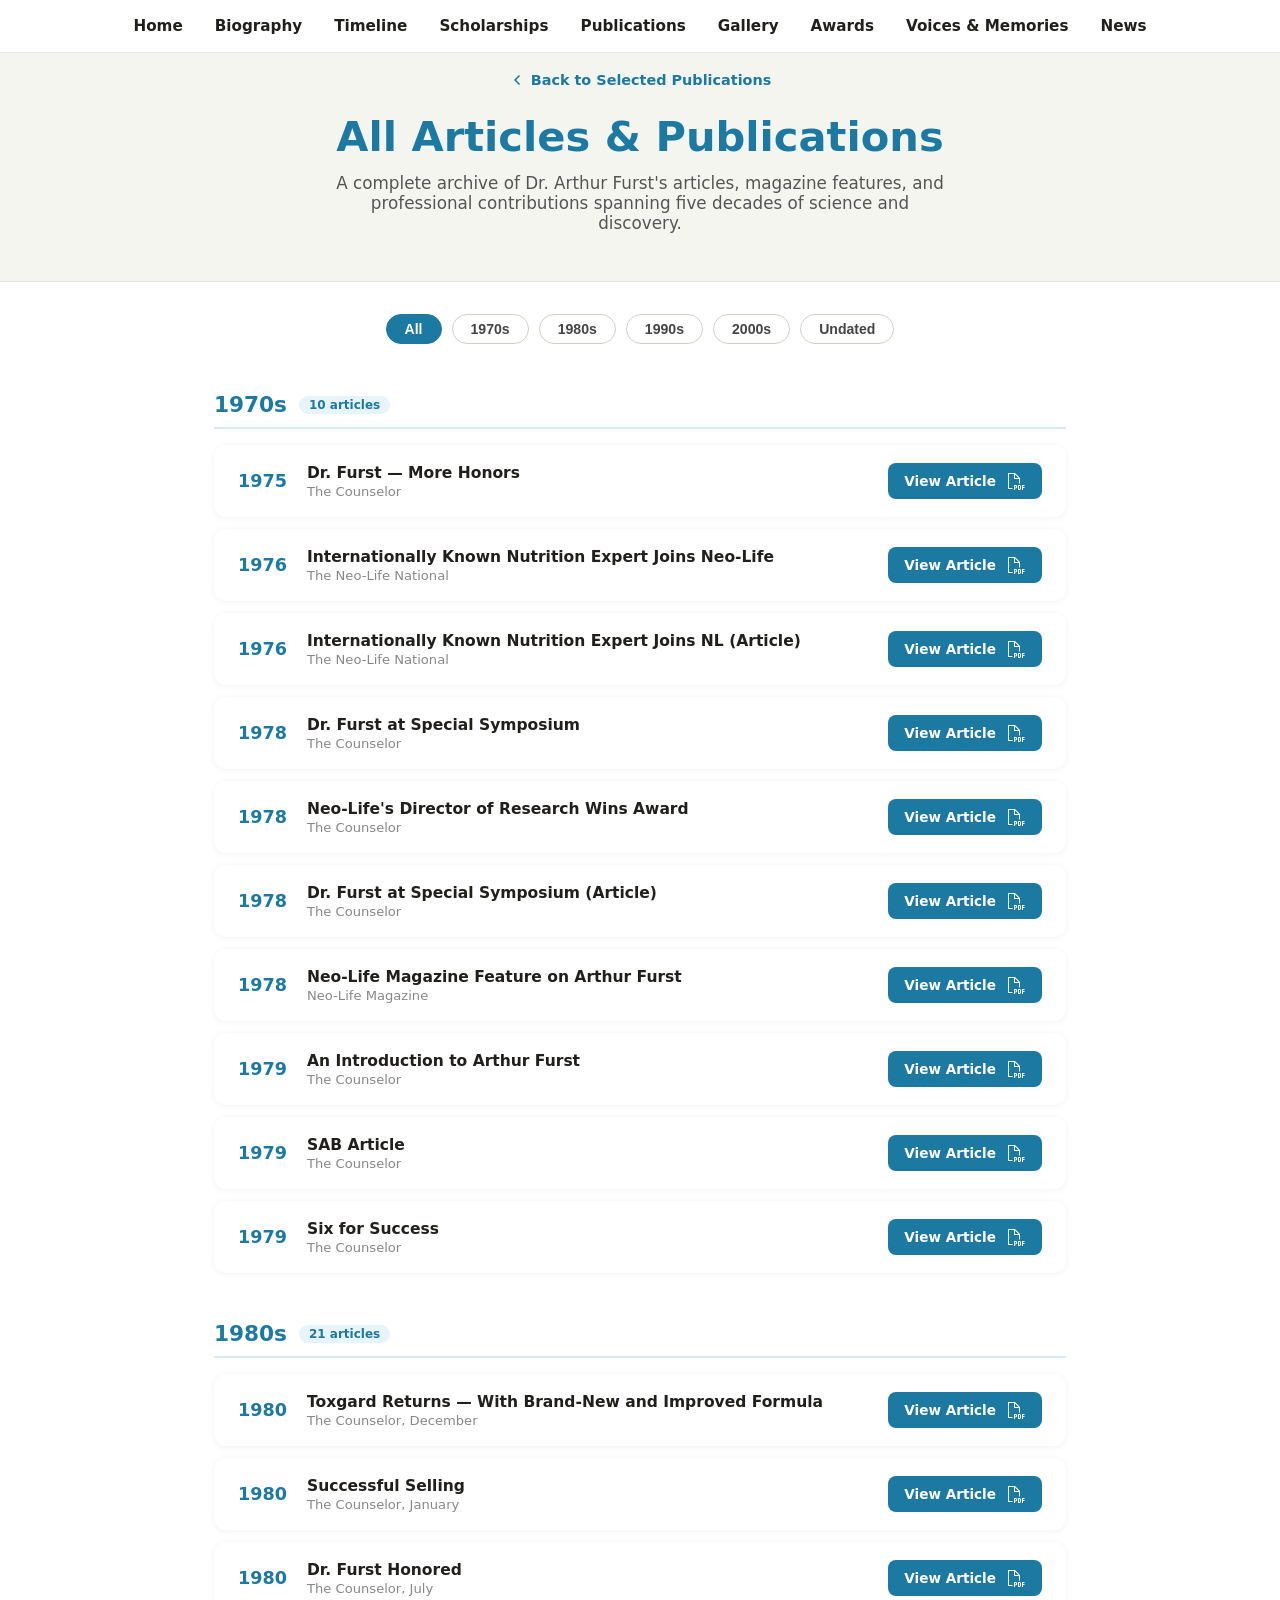
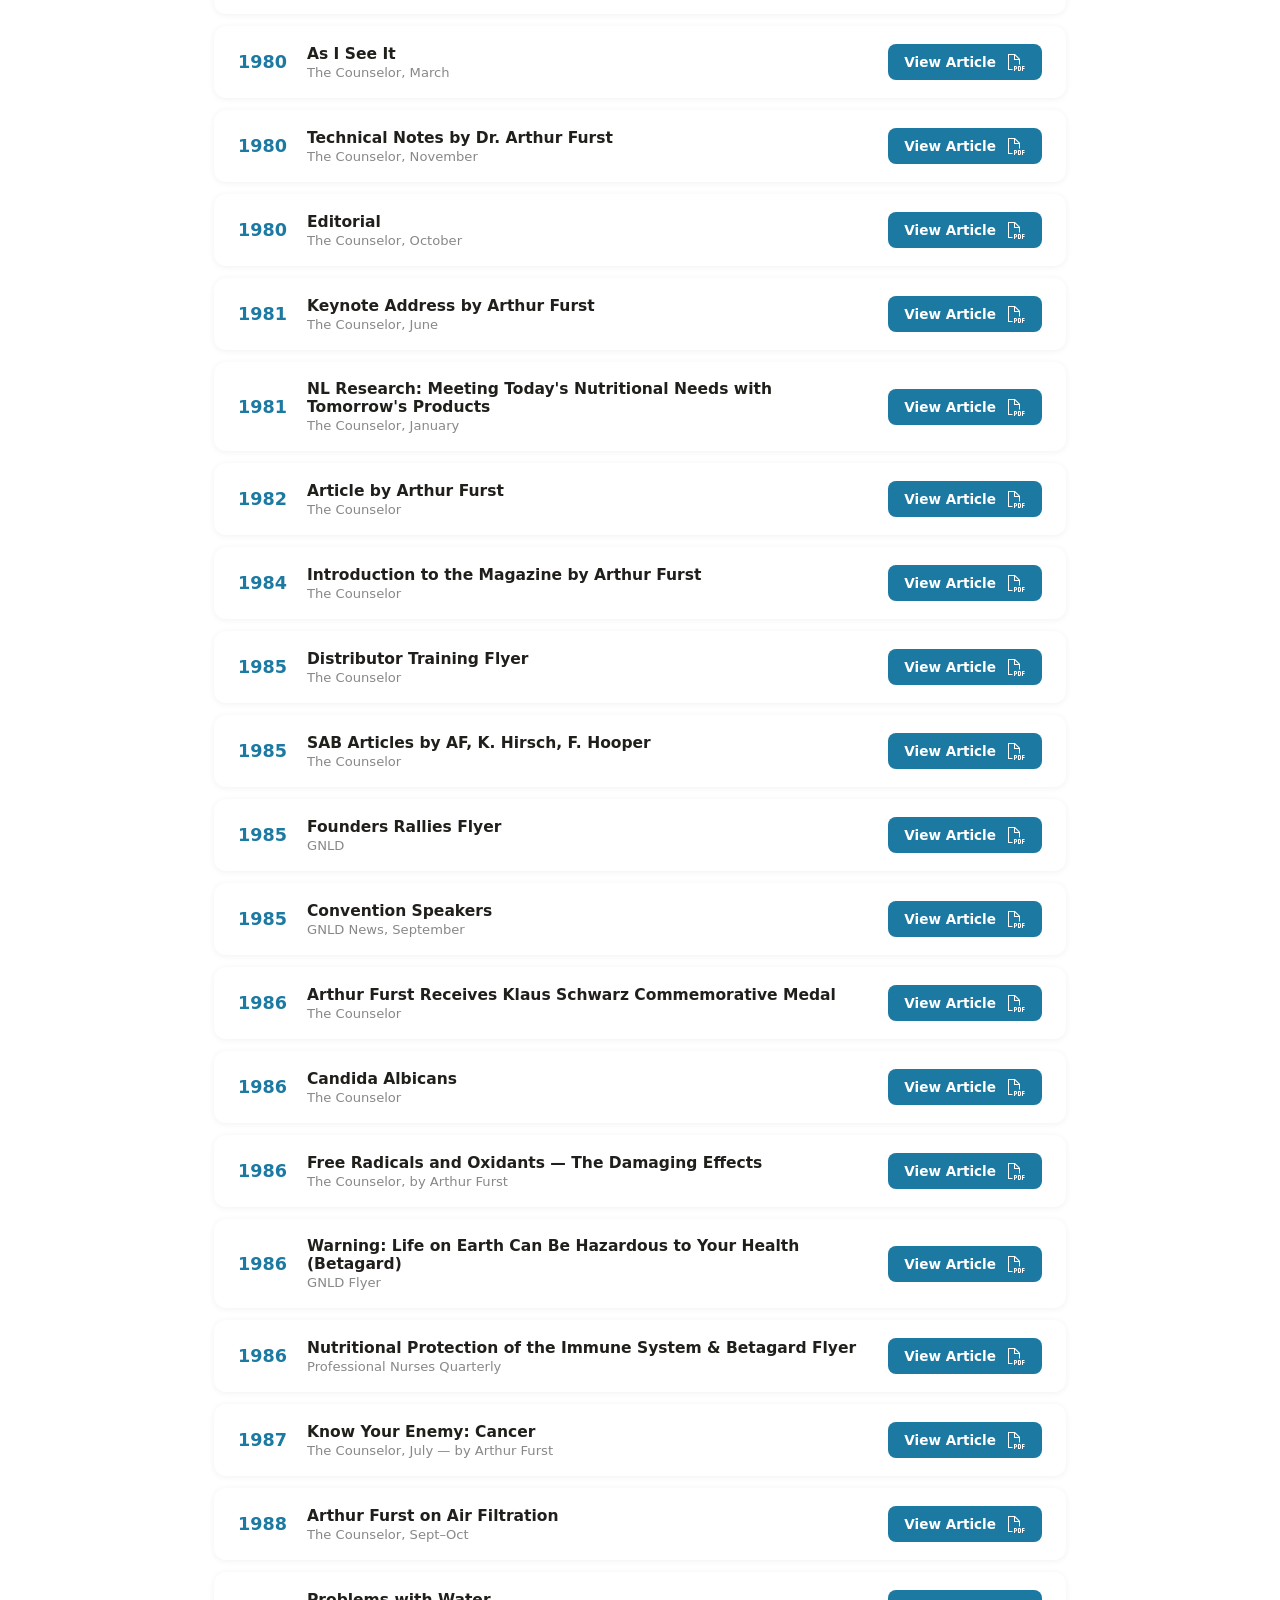
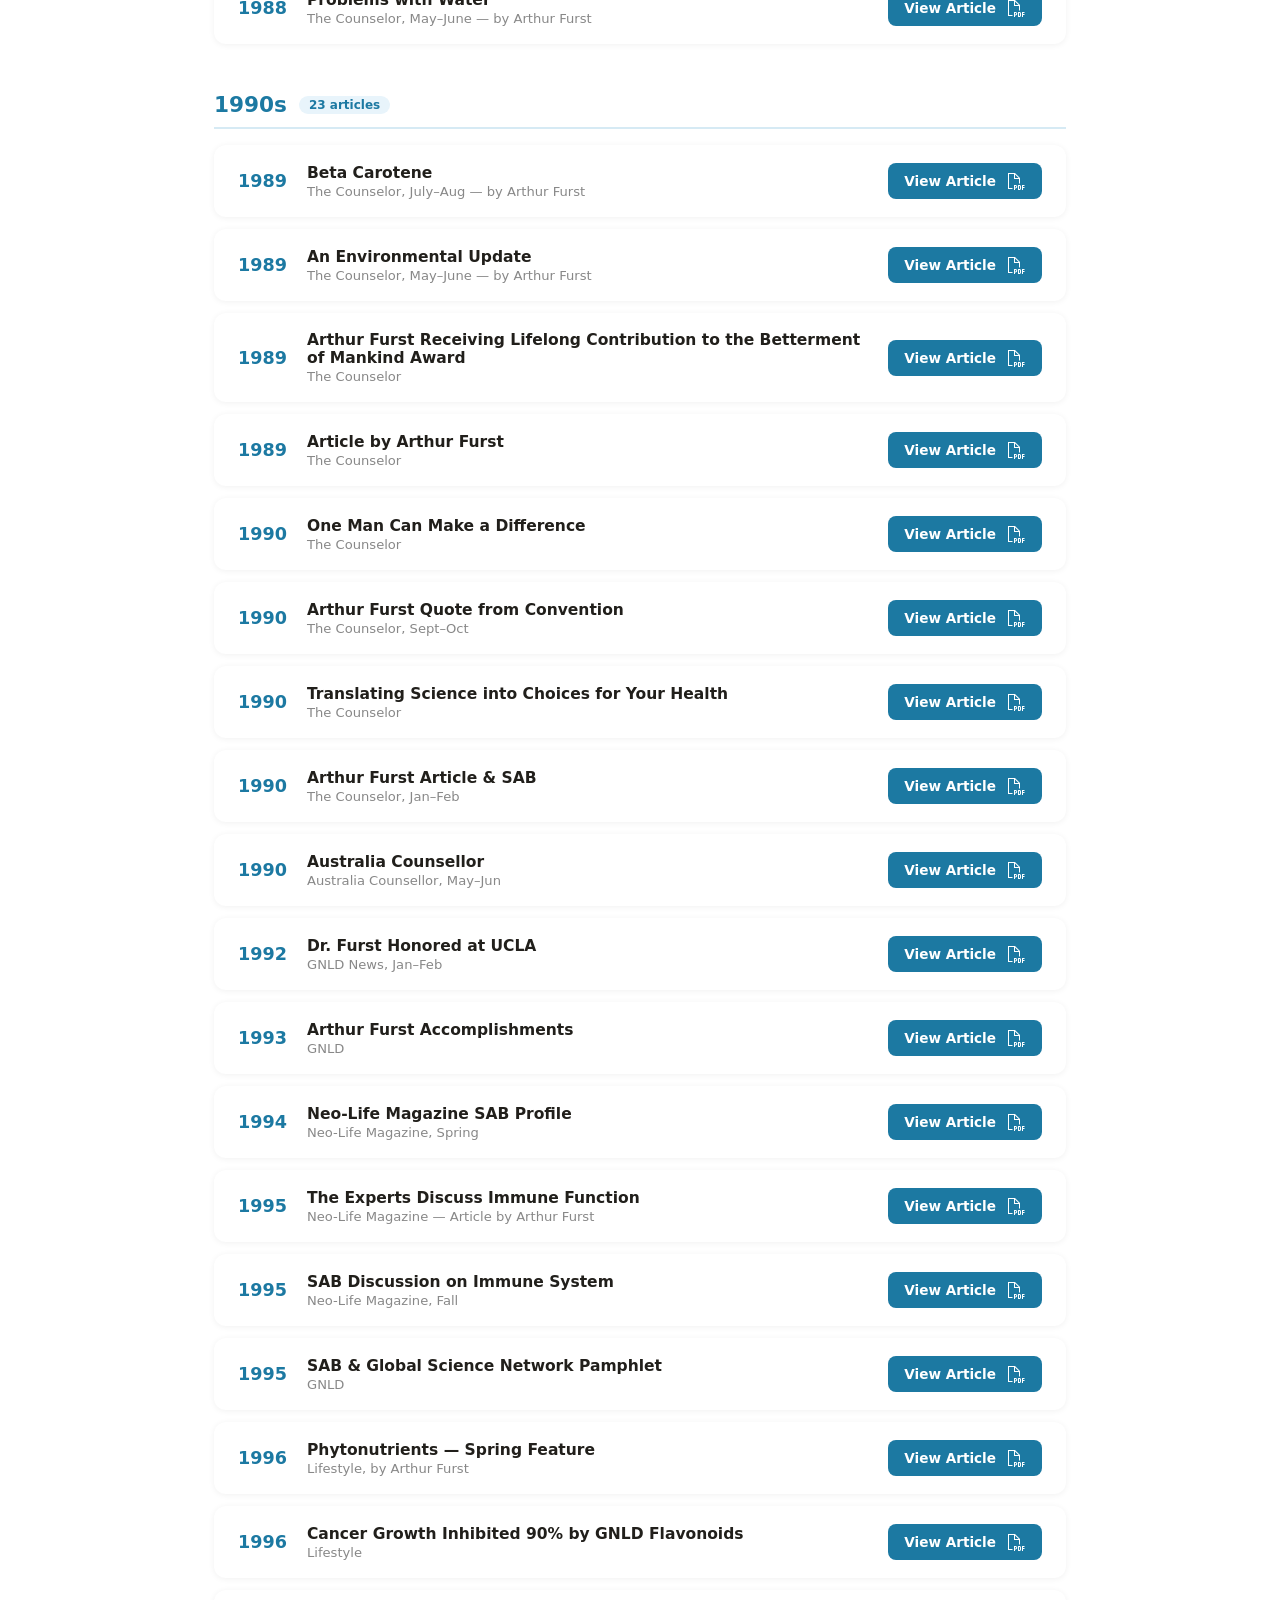
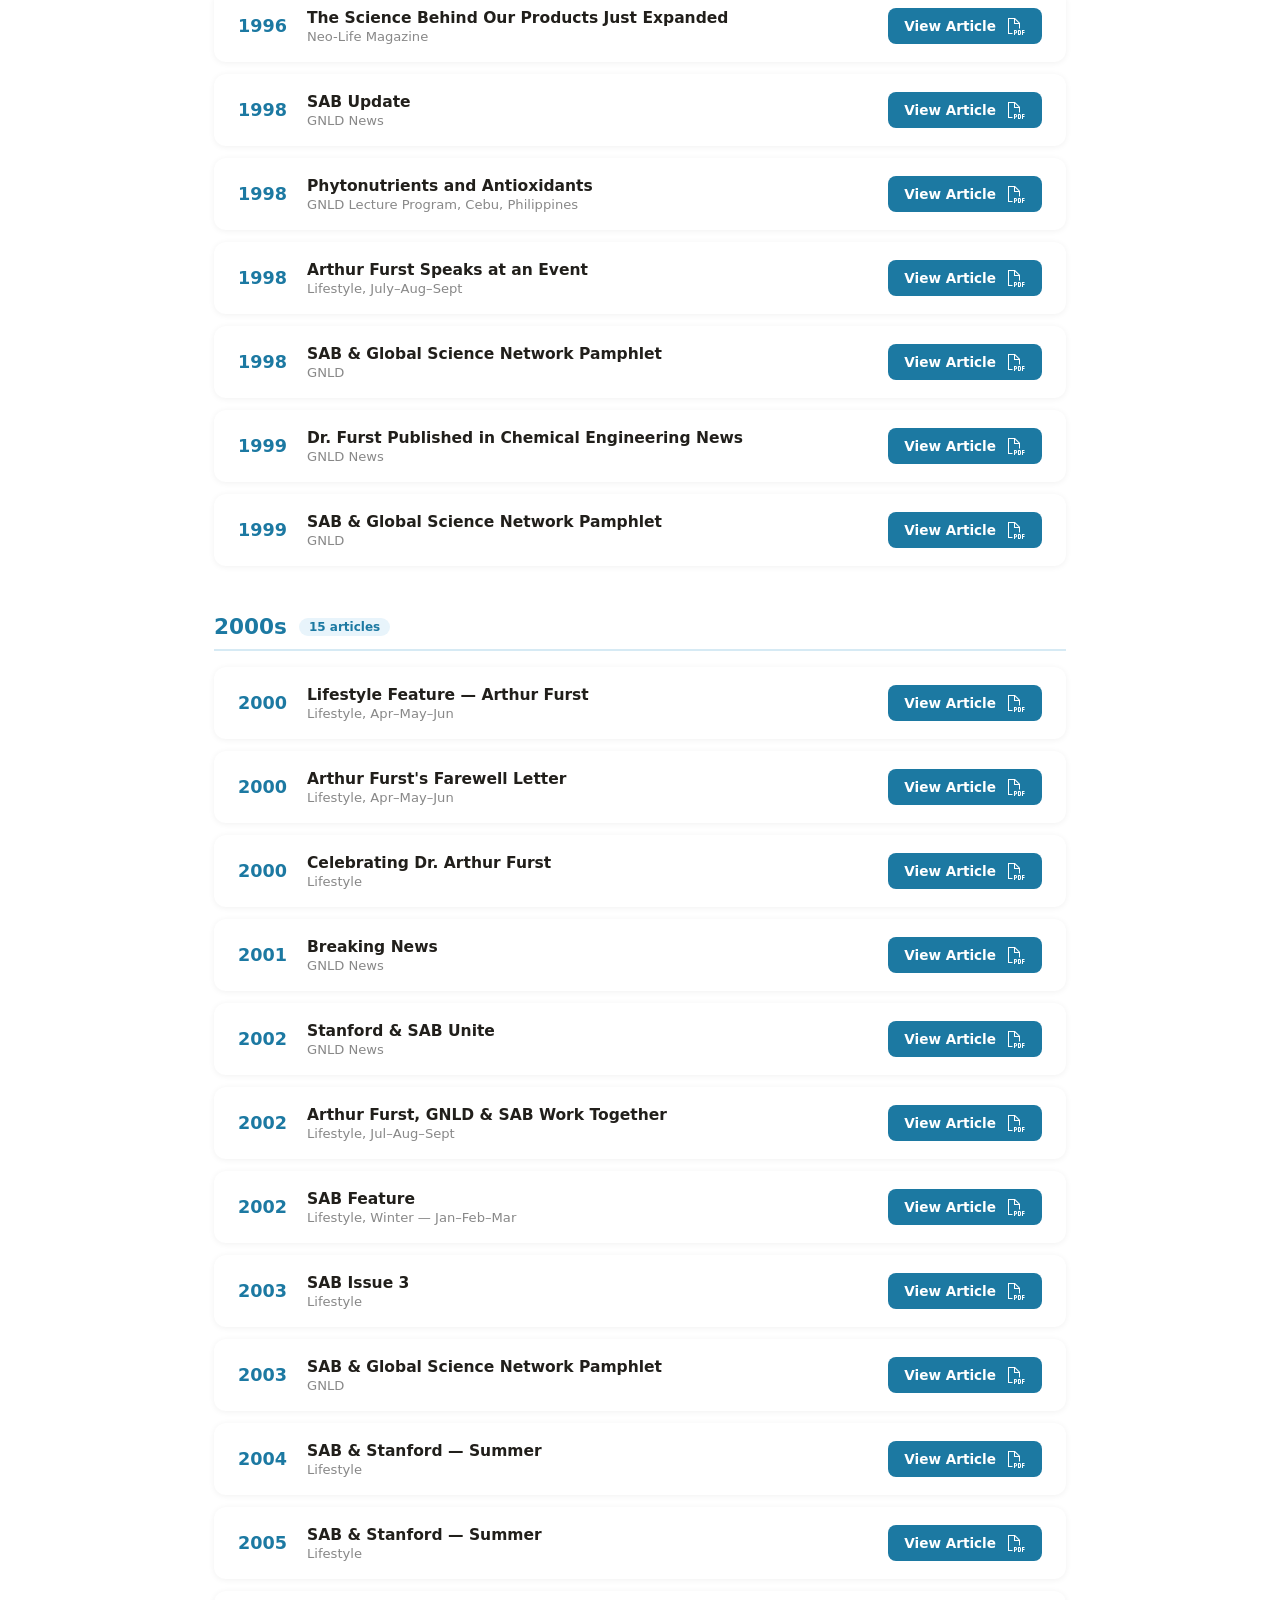
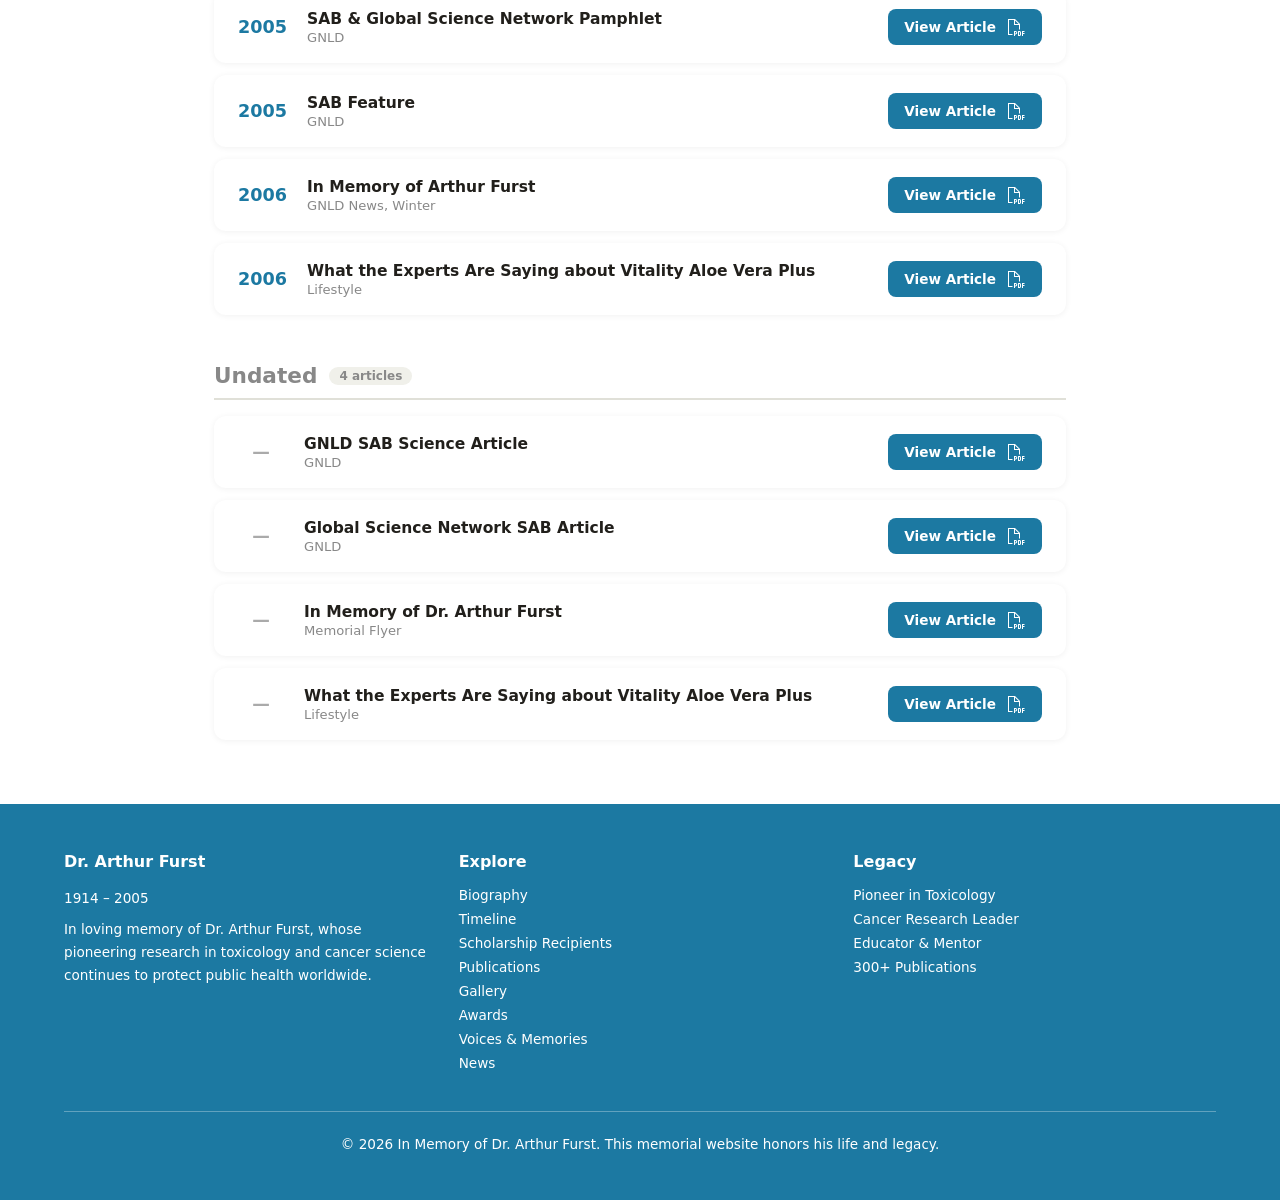
==== commit 6d368ac1: "content: neutralize 1998 lecture title on articles archive" ====
--- a/articles.html
+++ b/articles.html
@@ -620,8 +620,8 @@
         <div class="pub-card">
             <div class="pub-year">1998</div>
             <div class="pub-info">
-                <h3>Phytonutrients and Antioxidants: Their Role in Anti-Aging and Cancer Prevention</h3>
-                <p>GNLD Lecture Program</p>
+                <h3>Phytonutrients and Antioxidants</h3>
+                <p>GNLD Lecture Program, Cebu, Philippines</p>
             </div>
             <a href="assets/articles/1998 GNLD Phytonutrients and Antioxidants- Their Role in Anti-Aging and Cancer Prevention lecture program.pdf" target="_blank" class="link-btn">View Article<img src="assets/images/SVG's/file-pdf-sharp-light-full.svg" alt="" class="btn-icon"></a>
         </div>
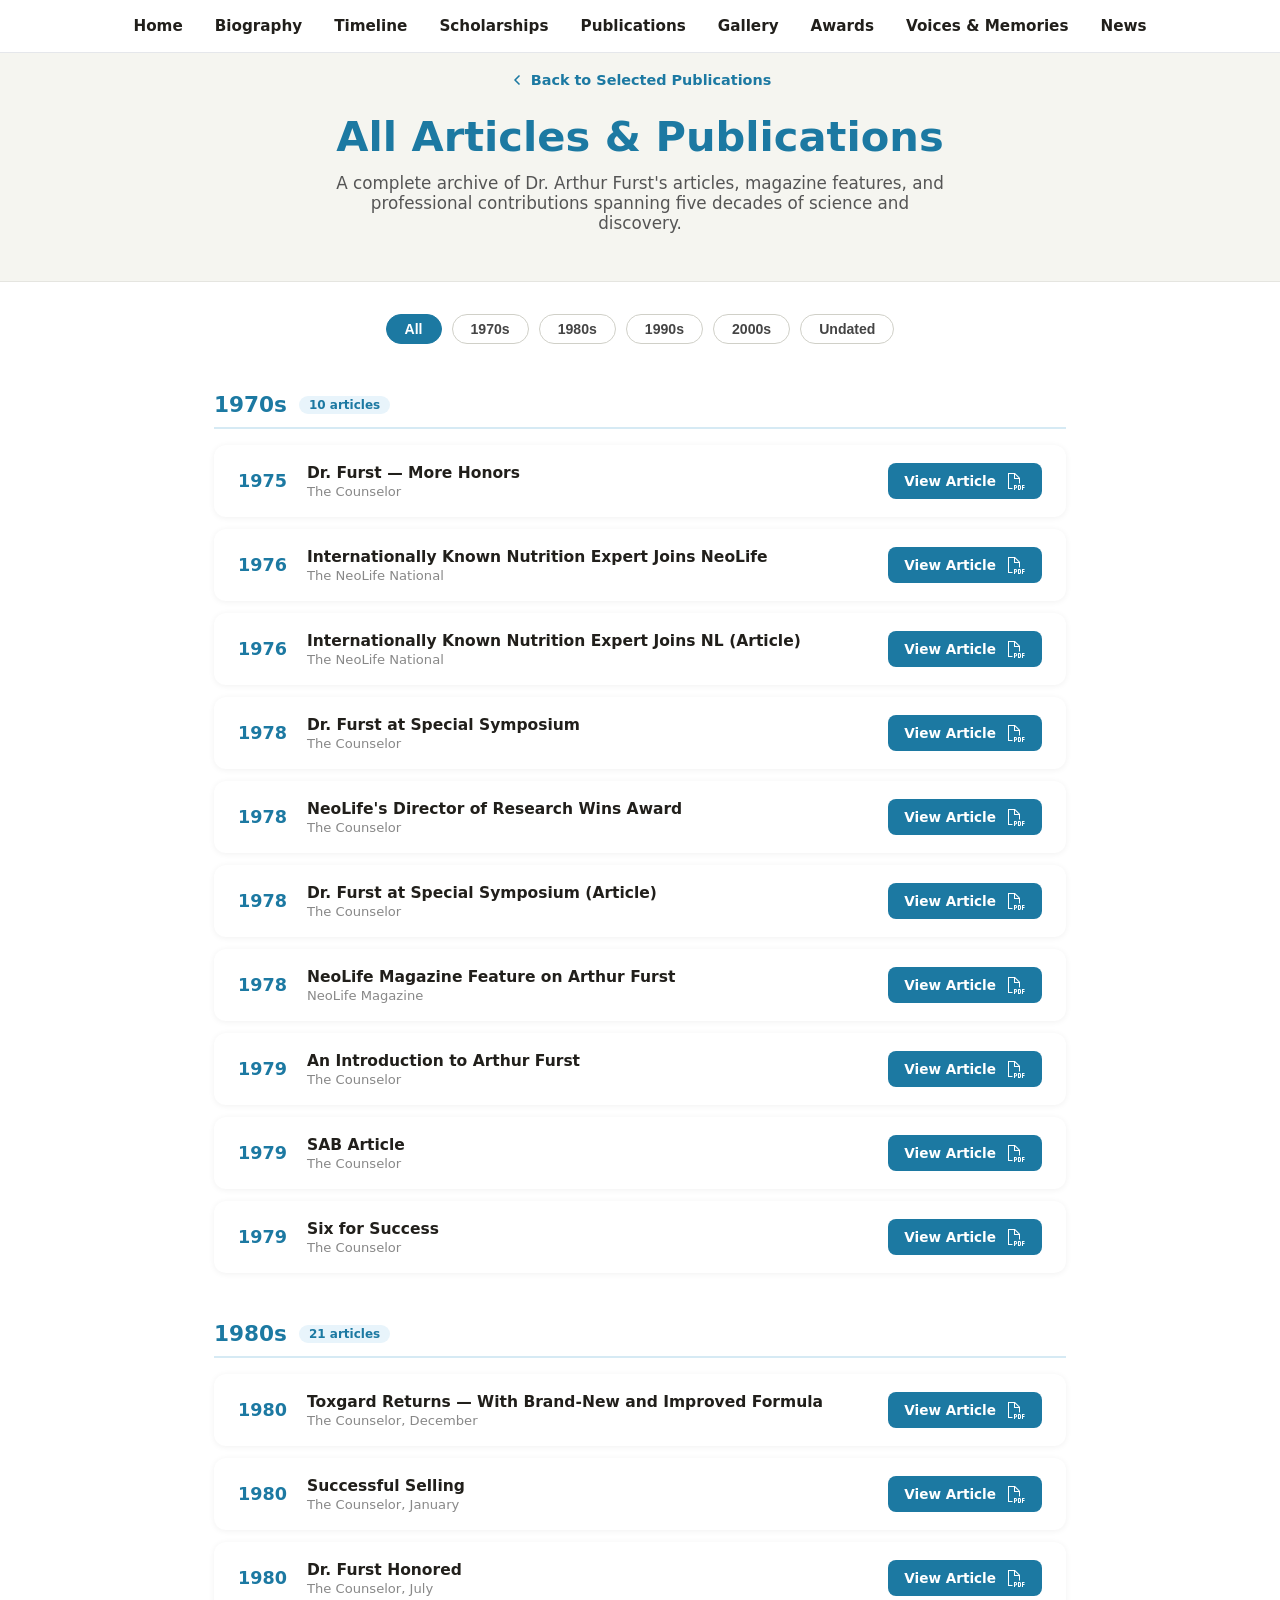
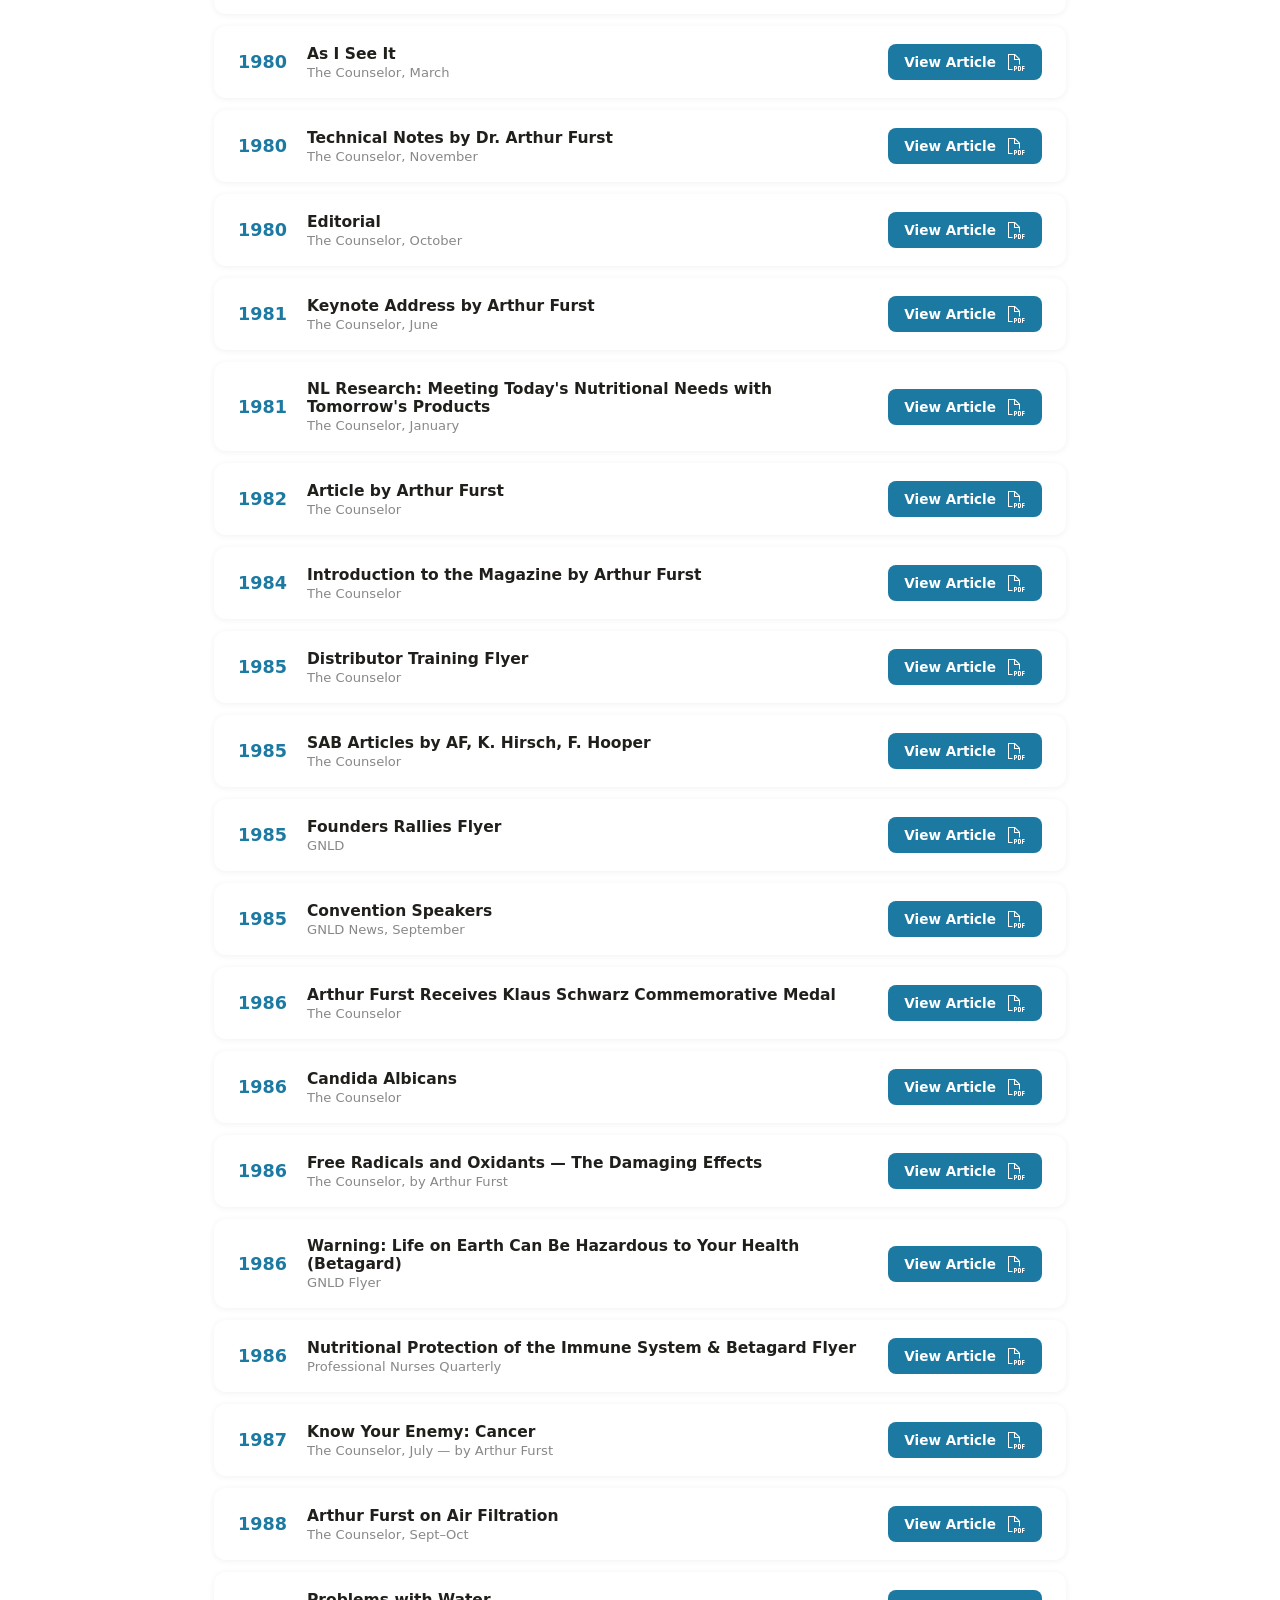
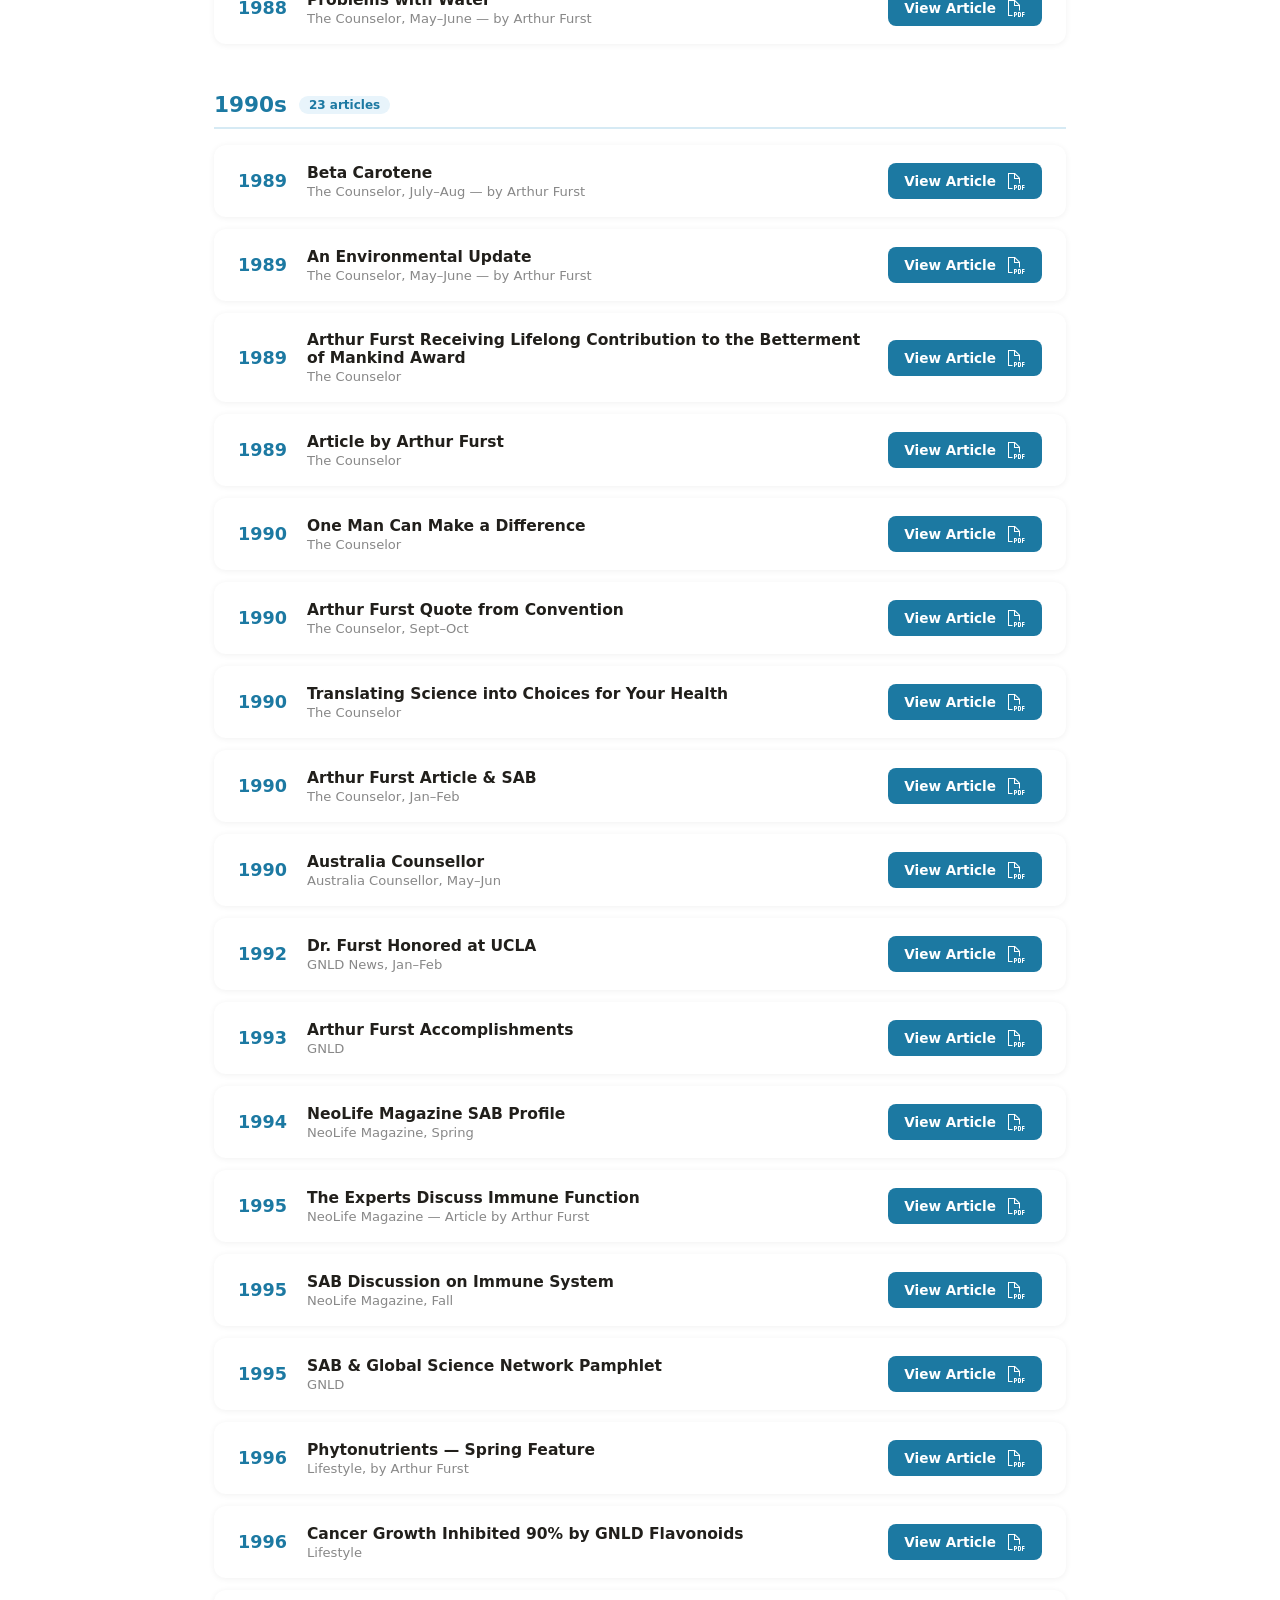
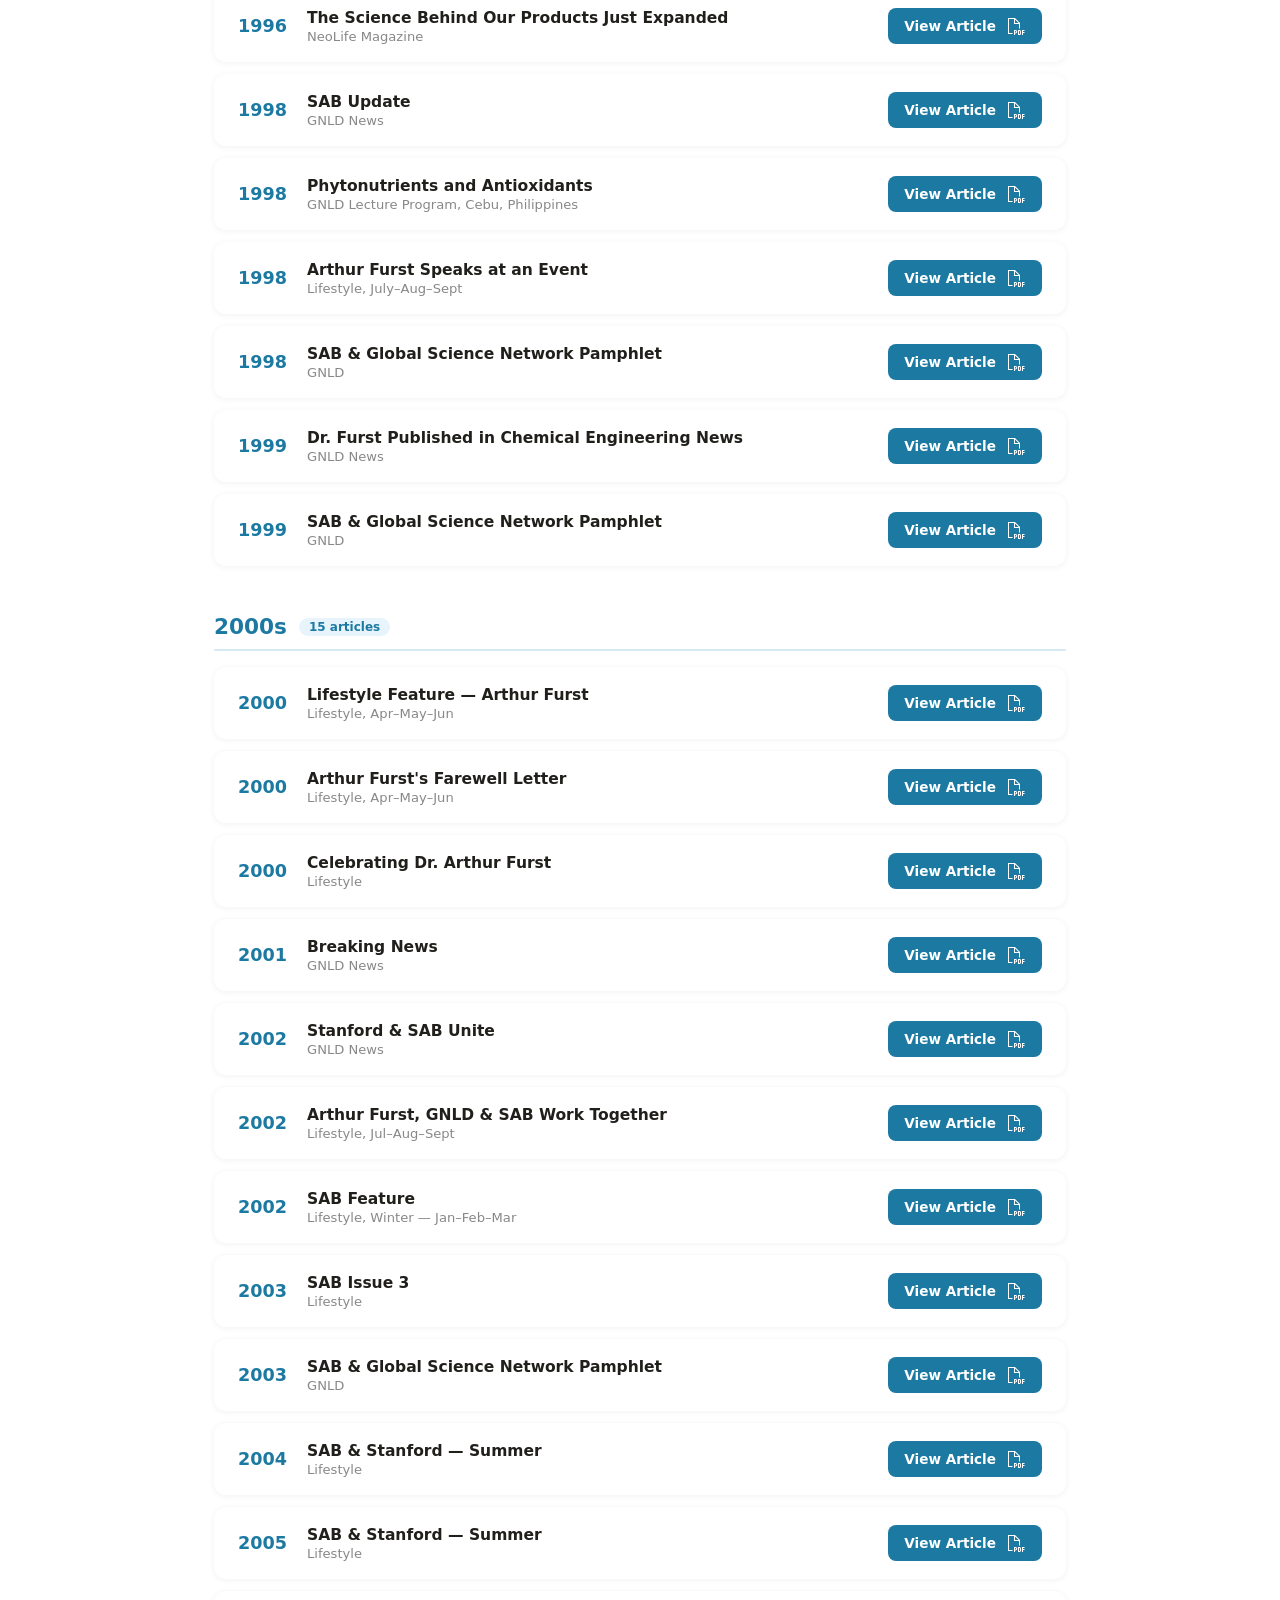
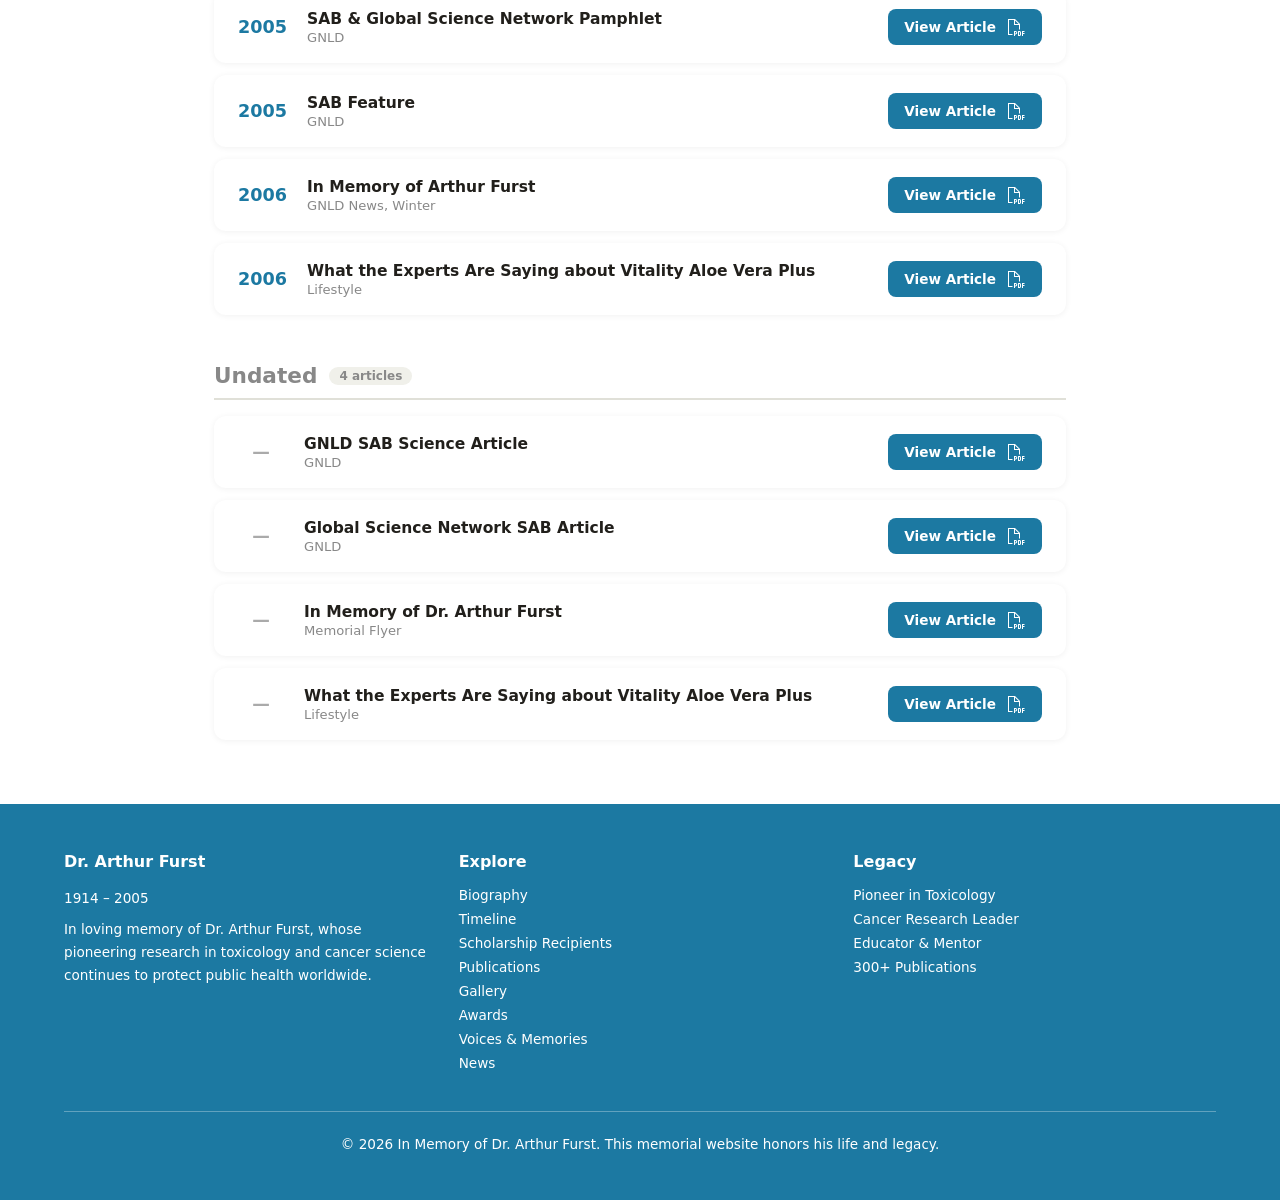
==== commit a987d56f: "content: change Neo-Life to NeoLife on news and articles pages" ====
--- a/articles.html
+++ b/articles.html
@@ -154,8 +154,8 @@
         <div class="pub-card">
             <div class="pub-year">1976</div>
             <div class="pub-info">
-                <h3>Internationally Known Nutrition Expert Joins Neo-Life</h3>
-                <p>The Neo-Life National</p>
+                <h3>Internationally Known Nutrition Expert Joins NeoLife</h3>
+                <p>The NeoLife National</p>
             </div>
             <a href="assets/articles/1976 The Neo-Life National Internationally known nutrition expert joins Neo-Life.pdf" target="_blank" class="link-btn">View Article<img src="assets/images/SVG's/file-pdf-sharp-light-full.svg" alt="" class="btn-icon"></a>
         </div>
@@ -164,7 +164,7 @@
             <div class="pub-year">1976</div>
             <div class="pub-info">
                 <h3>Internationally Known Nutrition Expert Joins NL (Article)</h3>
-                <p>The Neo-Life National</p>
+                <p>The NeoLife National</p>
             </div>
             <a href="assets/articles/1976 The Neo-Life National article Internationally known nutrition expert joins NL.pdf" target="_blank" class="link-btn">View Article<img src="assets/images/SVG's/file-pdf-sharp-light-full.svg" alt="" class="btn-icon"></a>
         </div>
@@ -181,7 +181,7 @@
         <div class="pub-card">
             <div class="pub-year">1978</div>
             <div class="pub-info">
-                <h3>Neo-Life's Director of Research Wins Award</h3>
+                <h3>NeoLife's Director of Research Wins Award</h3>
                 <p>The Counselor</p>
             </div>
             <a href="assets/articles/1978 Counselor Neo-Lifes Director of Research wins award.pdf" target="_blank" class="link-btn">View Article<img src="assets/images/SVG's/file-pdf-sharp-light-full.svg" alt="" class="btn-icon"></a>
@@ -199,8 +199,8 @@
         <div class="pub-card">
             <div class="pub-year">1978</div>
             <div class="pub-info">
-                <h3>Neo-Life Magazine Feature on Arthur Furst</h3>
-                <p>Neo-Life Magazine</p>
+                <h3>NeoLife Magazine Feature on Arthur Furst</h3>
+                <p>NeoLife Magazine</p>
             </div>
             <a href="assets/articles/1978 Neo-Life Magazine about AF.pdf" target="_blank" class="link-btn">View Article<img src="assets/images/SVG's/file-pdf-sharp-light-full.svg" alt="" class="btn-icon"></a>
         </div>
@@ -548,8 +548,8 @@
         <div class="pub-card">
             <div class="pub-year">1994</div>
             <div class="pub-info">
-                <h3>Neo-Life Magazine SAB Profile</h3>
-                <p>Neo-Life Magazine, Spring</p>
+                <h3>NeoLife Magazine SAB Profile</h3>
+                <p>NeoLife Magazine, Spring</p>
             </div>
             <a href="assets/articles/1994 Neo-Life Mag AF SAB profile Spring.pdf" target="_blank" class="link-btn">View Article<img src="assets/images/SVG's/file-pdf-sharp-light-full.svg" alt="" class="btn-icon"></a>
         </div>
@@ -558,7 +558,7 @@
             <div class="pub-year">1995</div>
             <div class="pub-info">
                 <h3>The Experts Discuss Immune Function</h3>
-                <p>Neo-Life Magazine — Article by Arthur Furst</p>
+                <p>NeoLife Magazine — Article by Arthur Furst</p>
             </div>
             <a href="assets/articles/1995 Neo-Life Magazine The Experts Discuss Immune Function - AF article.pdf" target="_blank" class="link-btn">View Article<img src="assets/images/SVG's/file-pdf-sharp-light-full.svg" alt="" class="btn-icon"></a>
         </div>
@@ -567,7 +567,7 @@
             <div class="pub-year">1995</div>
             <div class="pub-info">
                 <h3>SAB Discussion on Immune System</h3>
-                <p>Neo-Life Magazine, Fall</p>
+                <p>NeoLife Magazine, Fall</p>
             </div>
             <a href="assets/articles/1995 Neo-Life Magazine SAB discussion on Immune System Fall.pdf" target="_blank" class="link-btn">View Article<img src="assets/images/SVG's/file-pdf-sharp-light-full.svg" alt="" class="btn-icon"></a>
         </div>
@@ -603,7 +603,7 @@
             <div class="pub-year">1996</div>
             <div class="pub-info">
                 <h3>The Science Behind Our Products Just Expanded</h3>
-                <p>Neo-Life Magazine</p>
+                <p>NeoLife Magazine</p>
             </div>
             <a href="assets/articles/1996 Neo-Life Magazine Science Behind Products Just Expanded.pdf" target="_blank" class="link-btn">View Article<img src="assets/images/SVG's/file-pdf-sharp-light-full.svg" alt="" class="btn-icon"></a>
         </div>
--- a/css/styles.css
+++ b/css/styles.css
@@ -697,12 +697,12 @@
 }
 
 .timeline-photo {
-  width: 100%;
+  width: auto;
+  max-width: 100%;
+  height: auto;
+  max-height: 360px;
   border-radius: 10px;
-  margin-top: 16px;
-  object-fit: cover;
-  object-position: top center;
-  max-height: 250px;
+  margin: 16px auto 0;
   display: block;
 }
 /* ============================================================
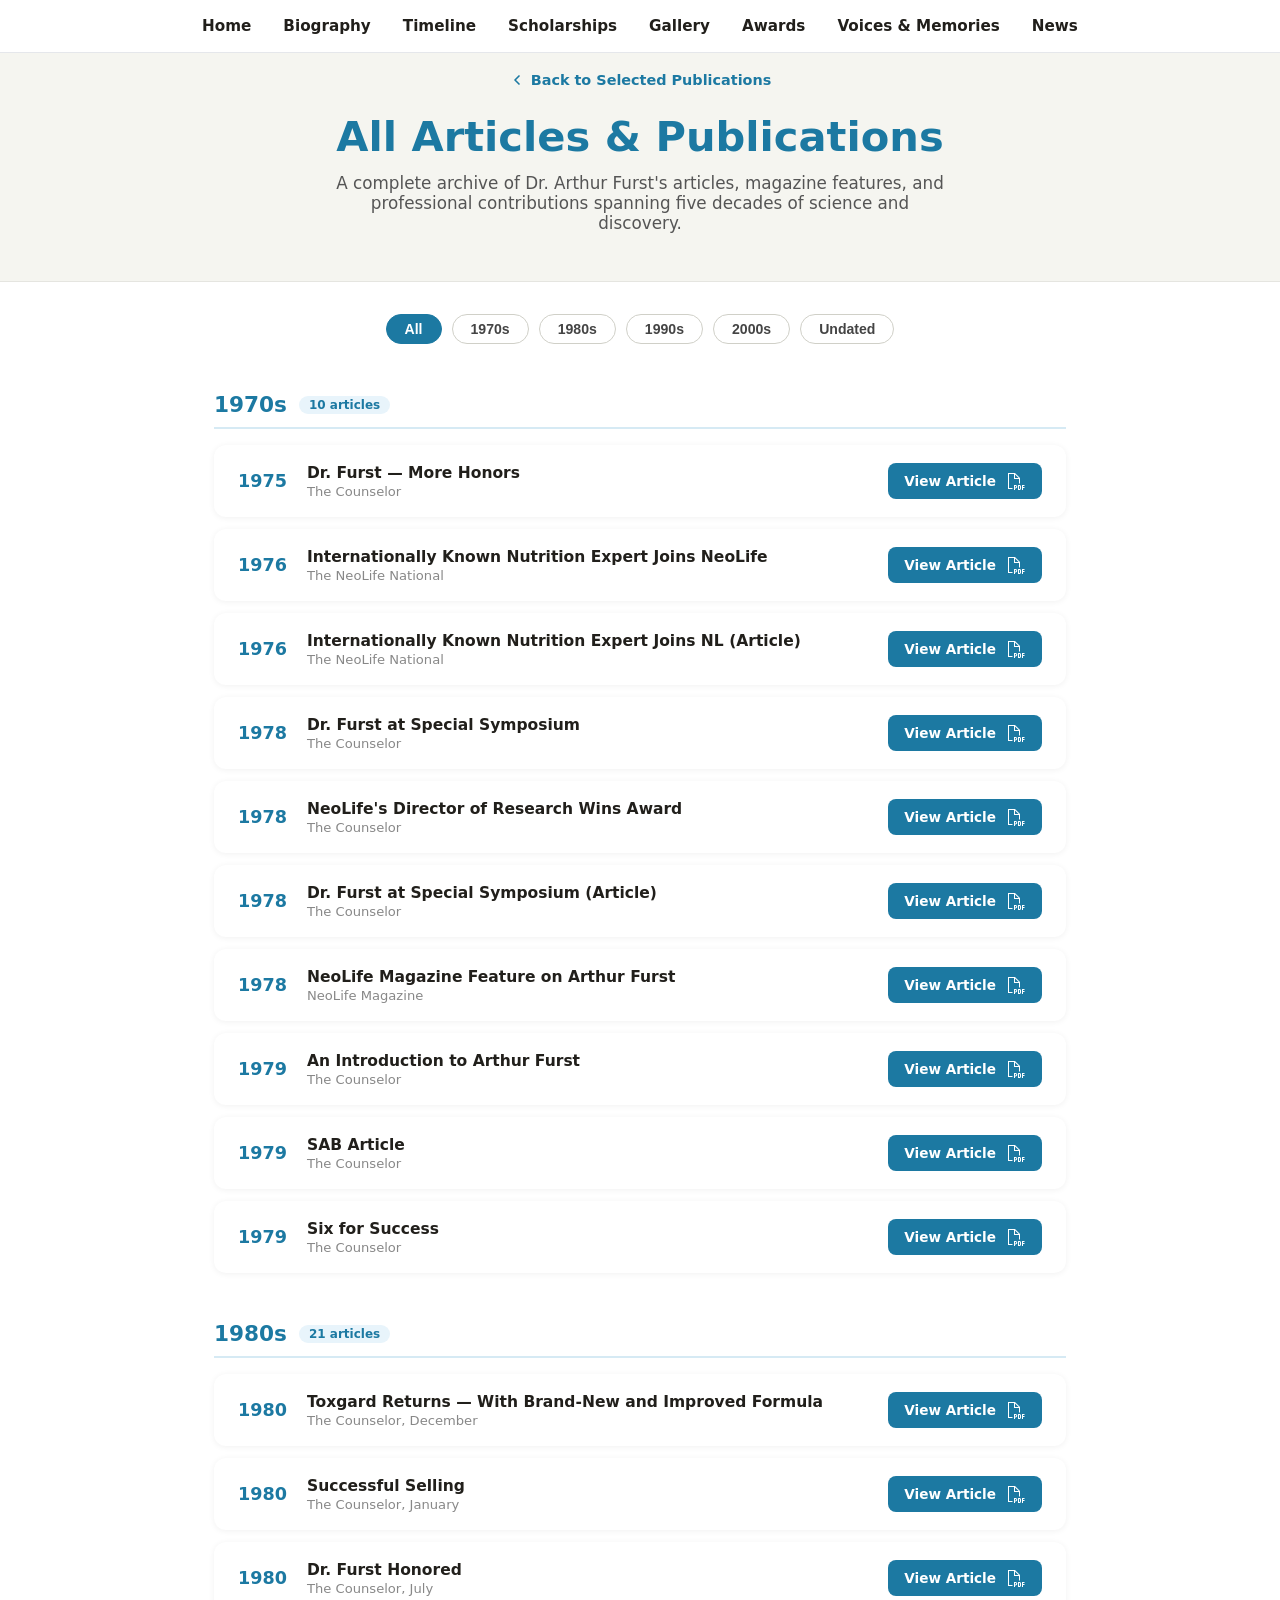
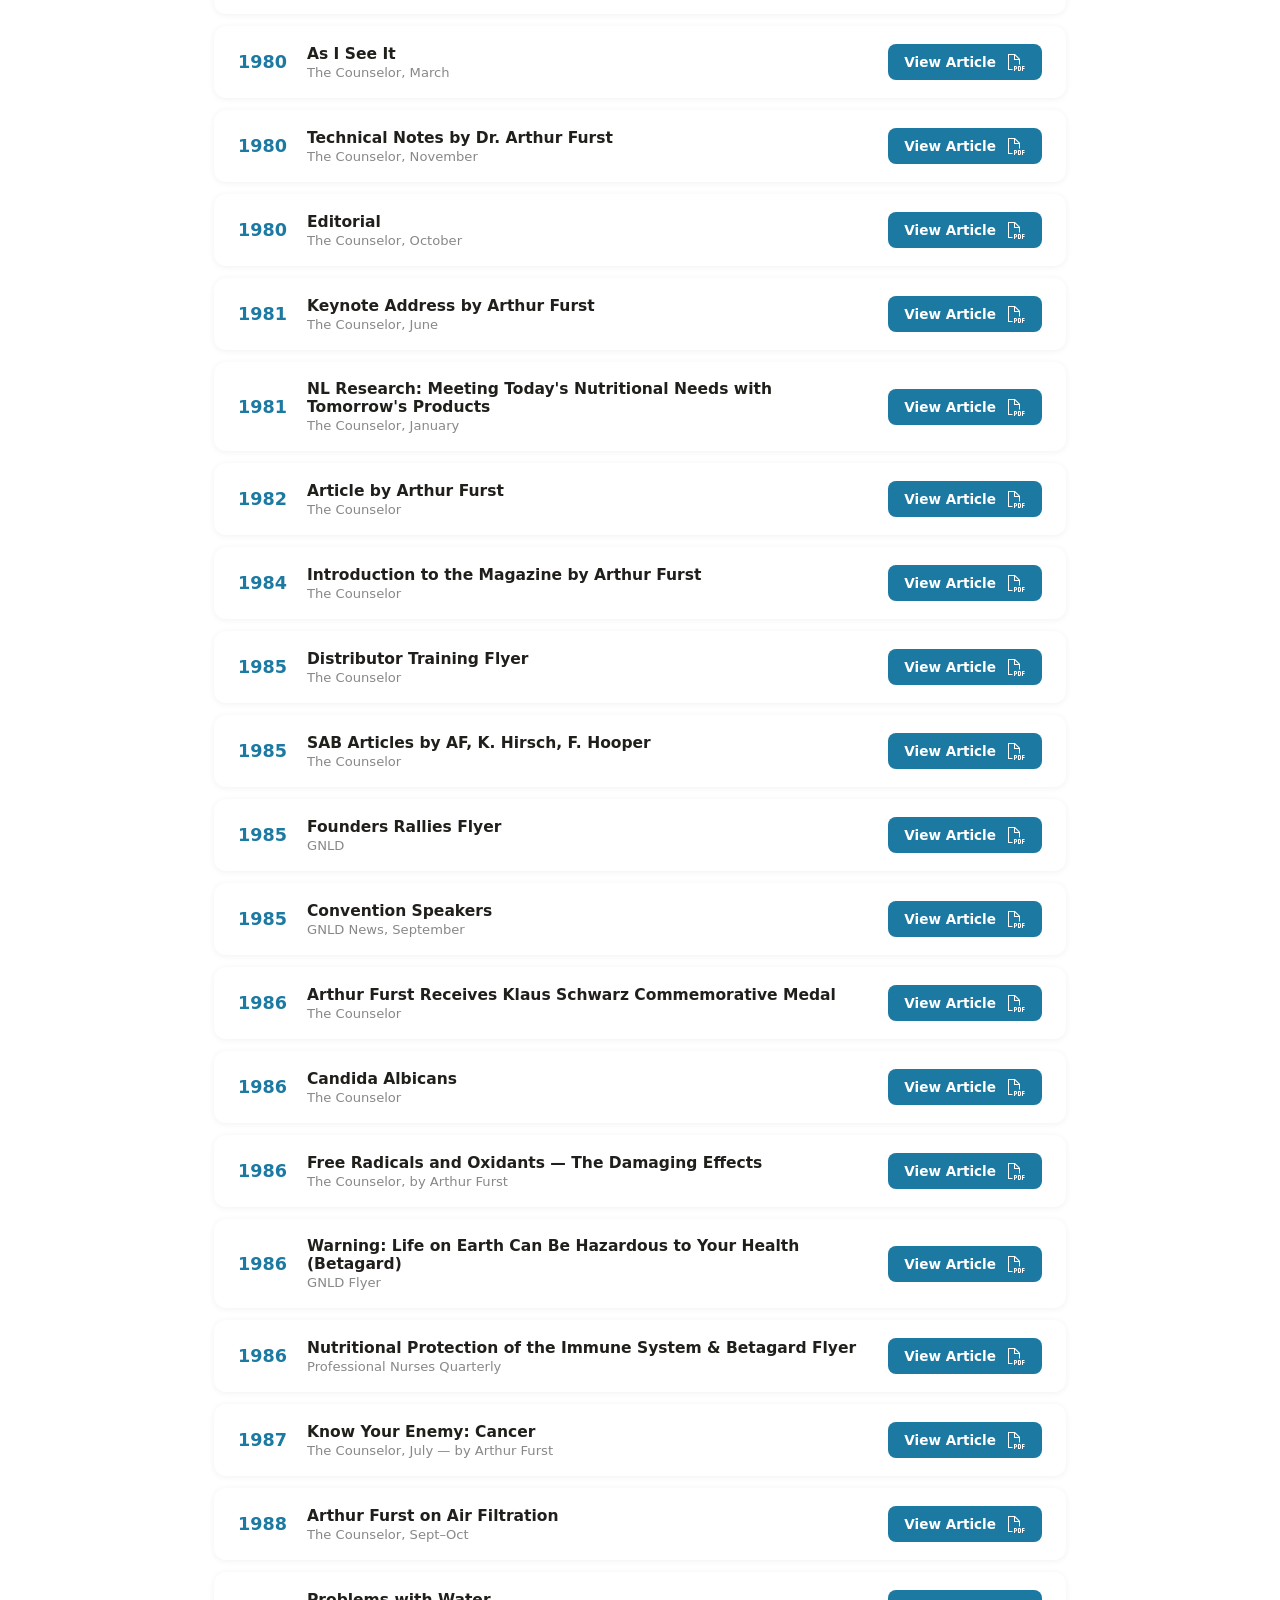
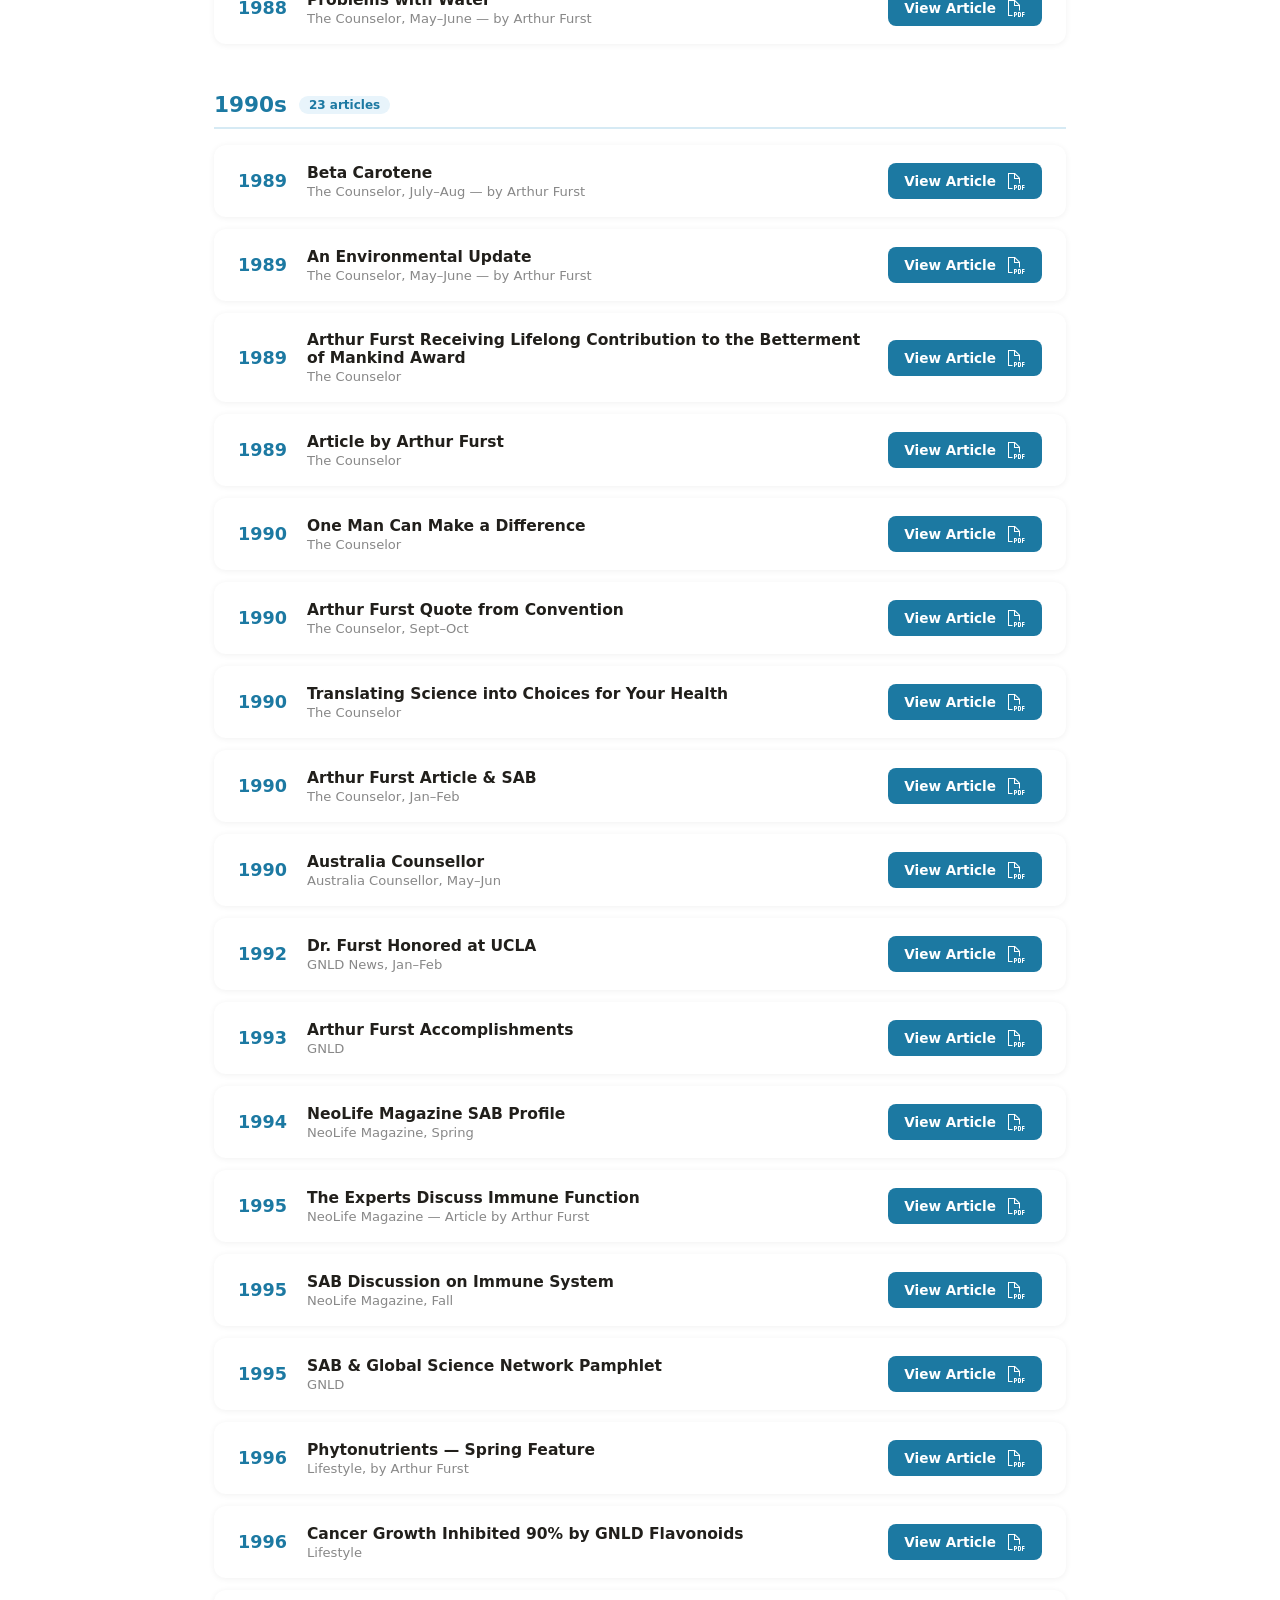
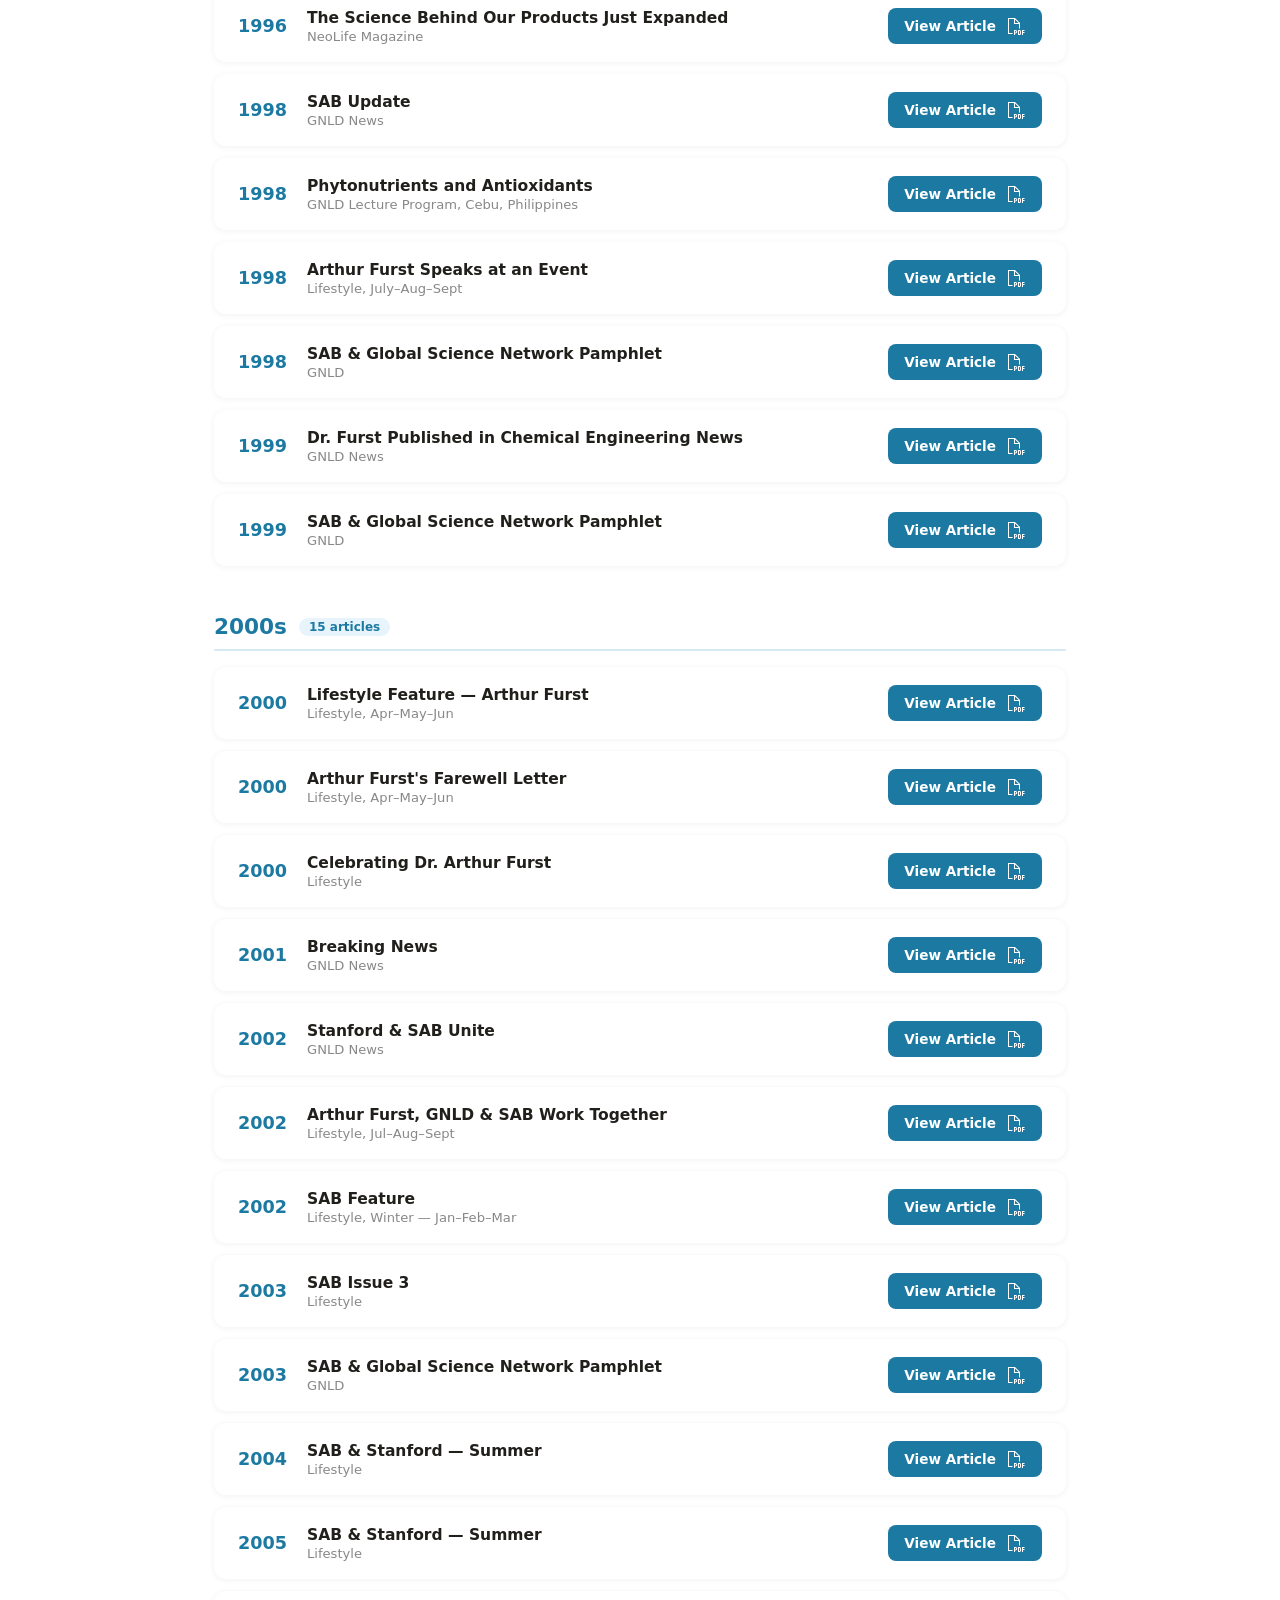
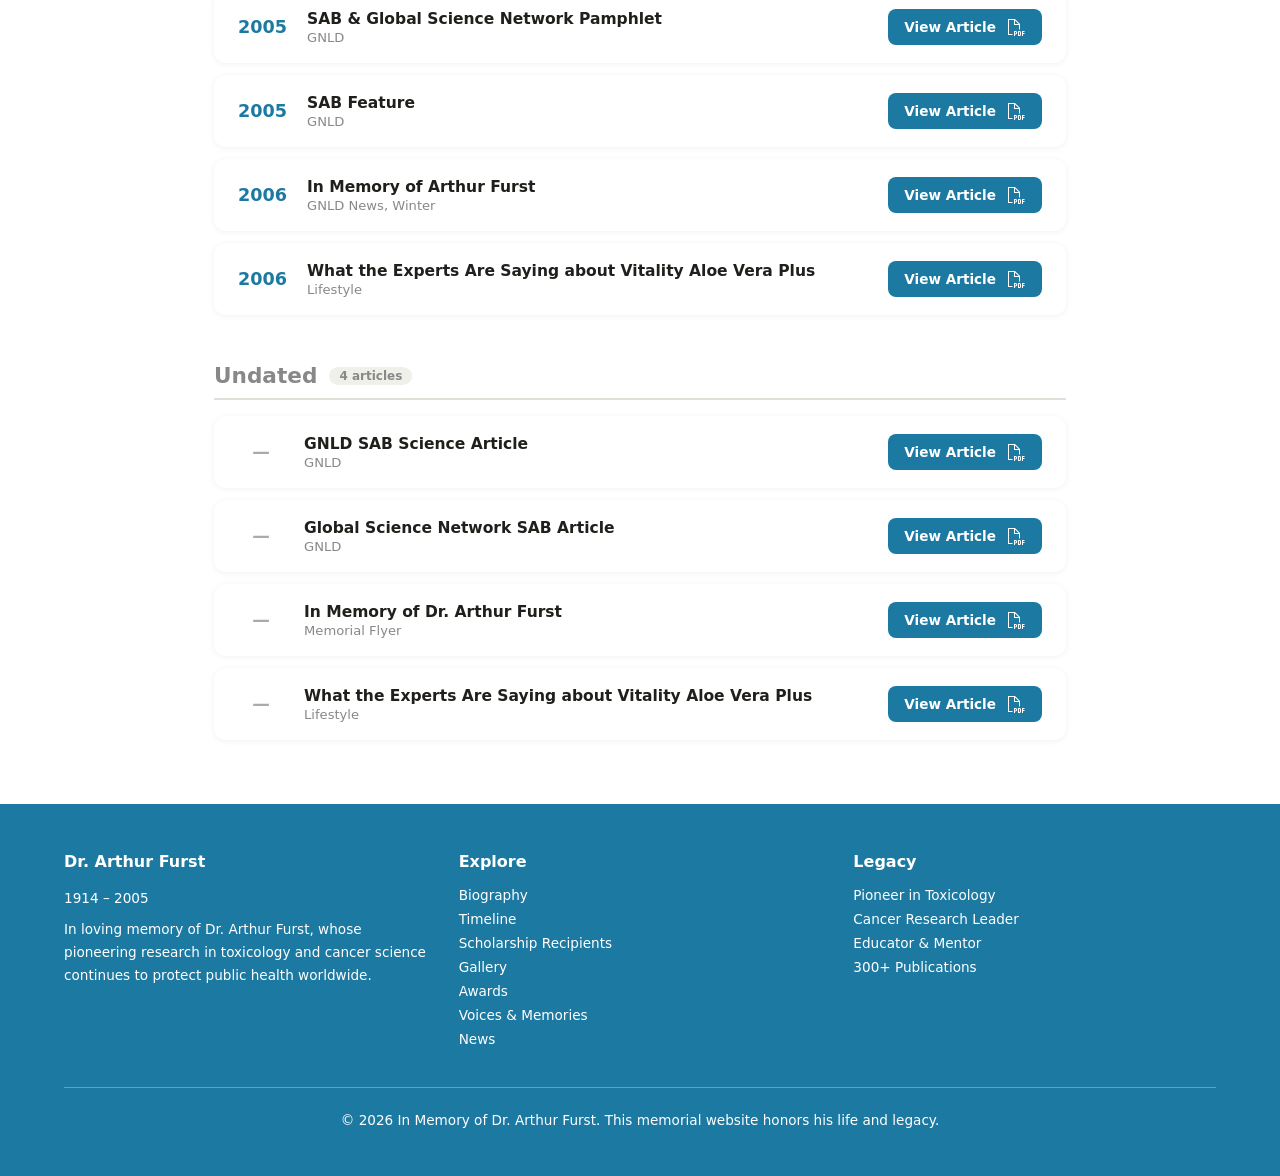
==== commit 19c85cd8: "content: hide featured publications section and article links pending client review" ====
--- a/articles.html
+++ b/articles.html
@@ -4,6 +4,7 @@
     <meta charset="UTF-8" />
     <meta name="viewport" content="width=device-width, initial-scale=1.0" />
     <title>All Articles &mdash; Dr. Arthur Furst</title>
+    <meta name="robots" content="noindex, nofollow">
     <link rel="stylesheet" href="css/styles.css">
     <style>
         /* ── Page-specific overrides ── */
@@ -109,7 +110,7 @@
         <li><a href="index.html#biography">Biography</a></li>
         <li><a href="index.html#timeline">Timeline</a></li>
         <li><a href="index.html#scholarships">Scholarships</a></li>
-        <li><a href="index.html#publications">Publications</a></li>
+        <!-- <li><a href="index.html#publications">Publications</a></li> -->
         <li><a href="index.html#gallery">Gallery</a></li>
         <li><a href="index.html#awards">Awards</a></li>
         <li><a href="index.html#testimonials">Voices &amp; Memories</a></li>
@@ -868,7 +869,7 @@
                 <li><a href="index.html#biography">Biography</a></li>
                 <li><a href="index.html#timeline">Timeline</a></li>
                 <li><a href="index.html#scholarships">Scholarship Recipients</a></li>
-                <li><a href="index.html#publications">Publications</a></li>
+                <!-- <li><a href="index.html#publications">Publications</a></li> -->
                 <li><a href="index.html#gallery">Gallery</a></li>
                 <li><a href="index.html#awards">Awards</a></li>
                 <li><a href="index.html#testimonials">Voices &amp; Memories</a></li>
